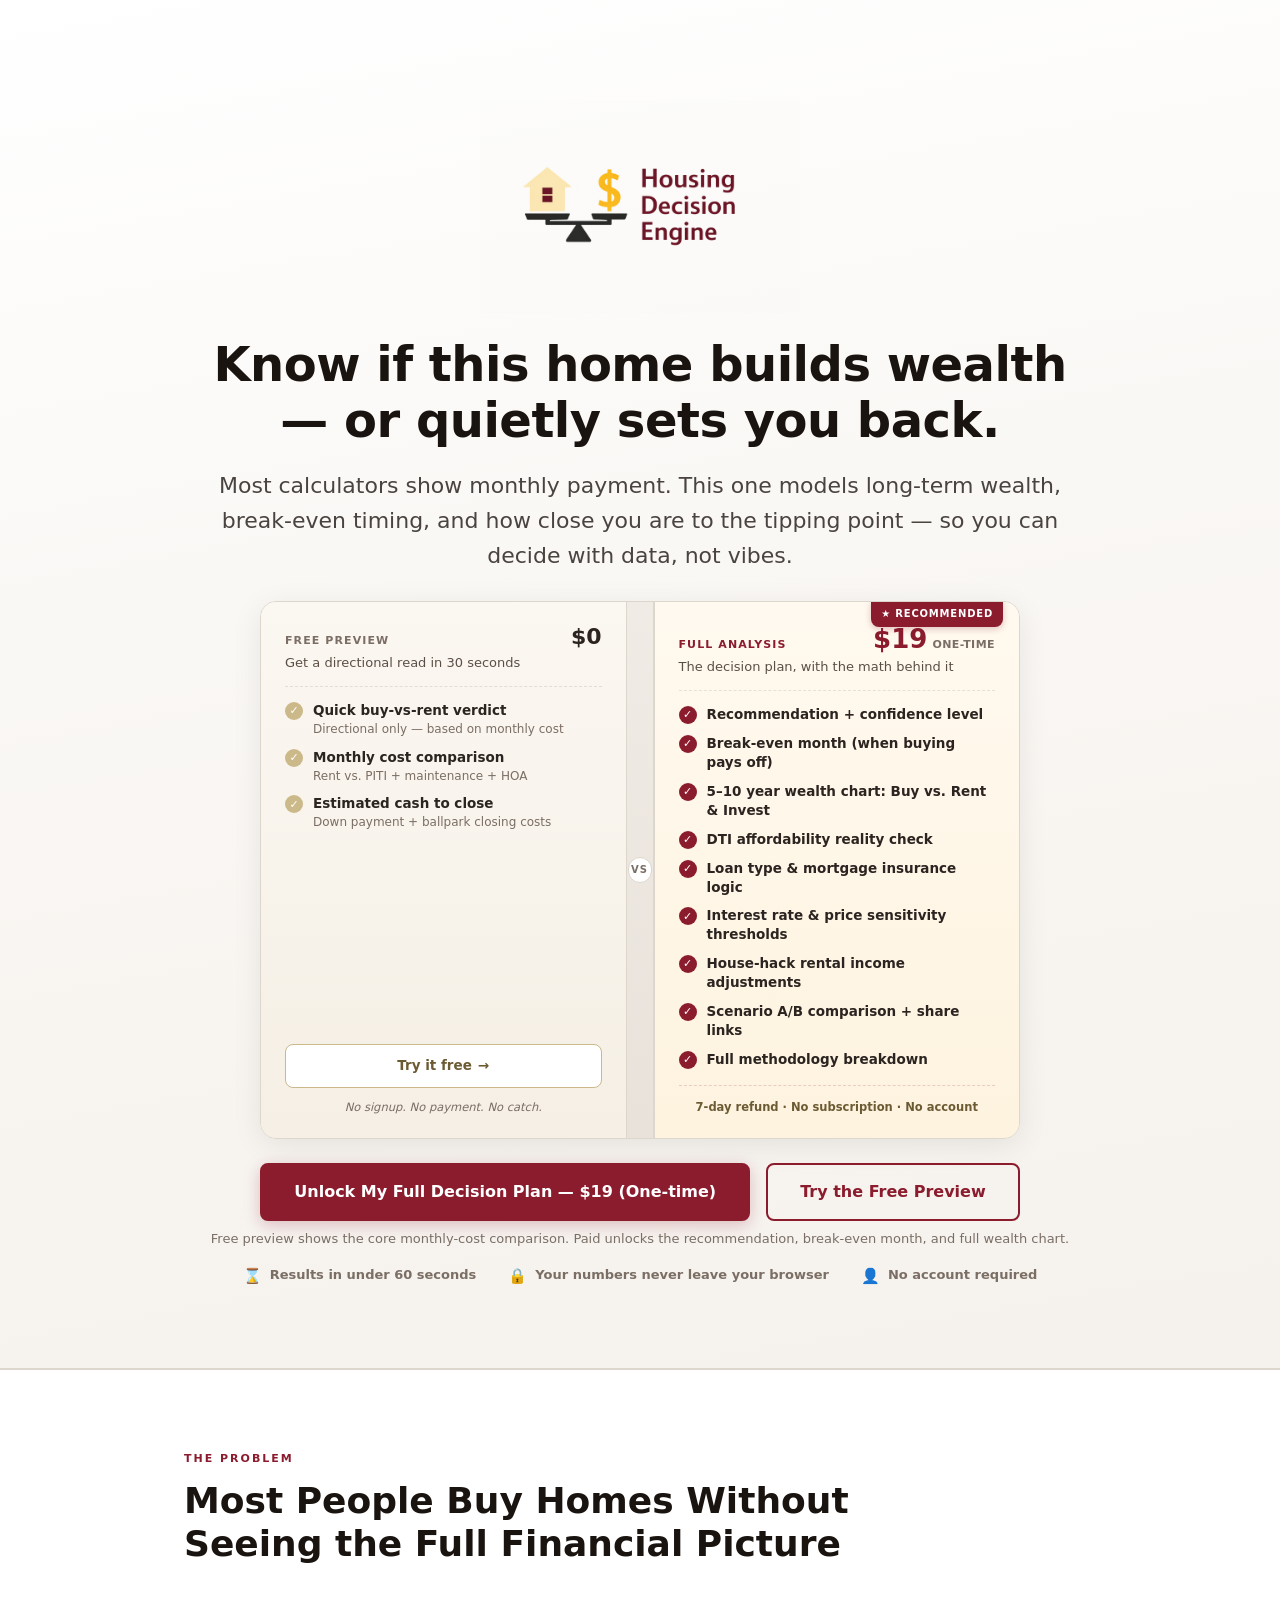
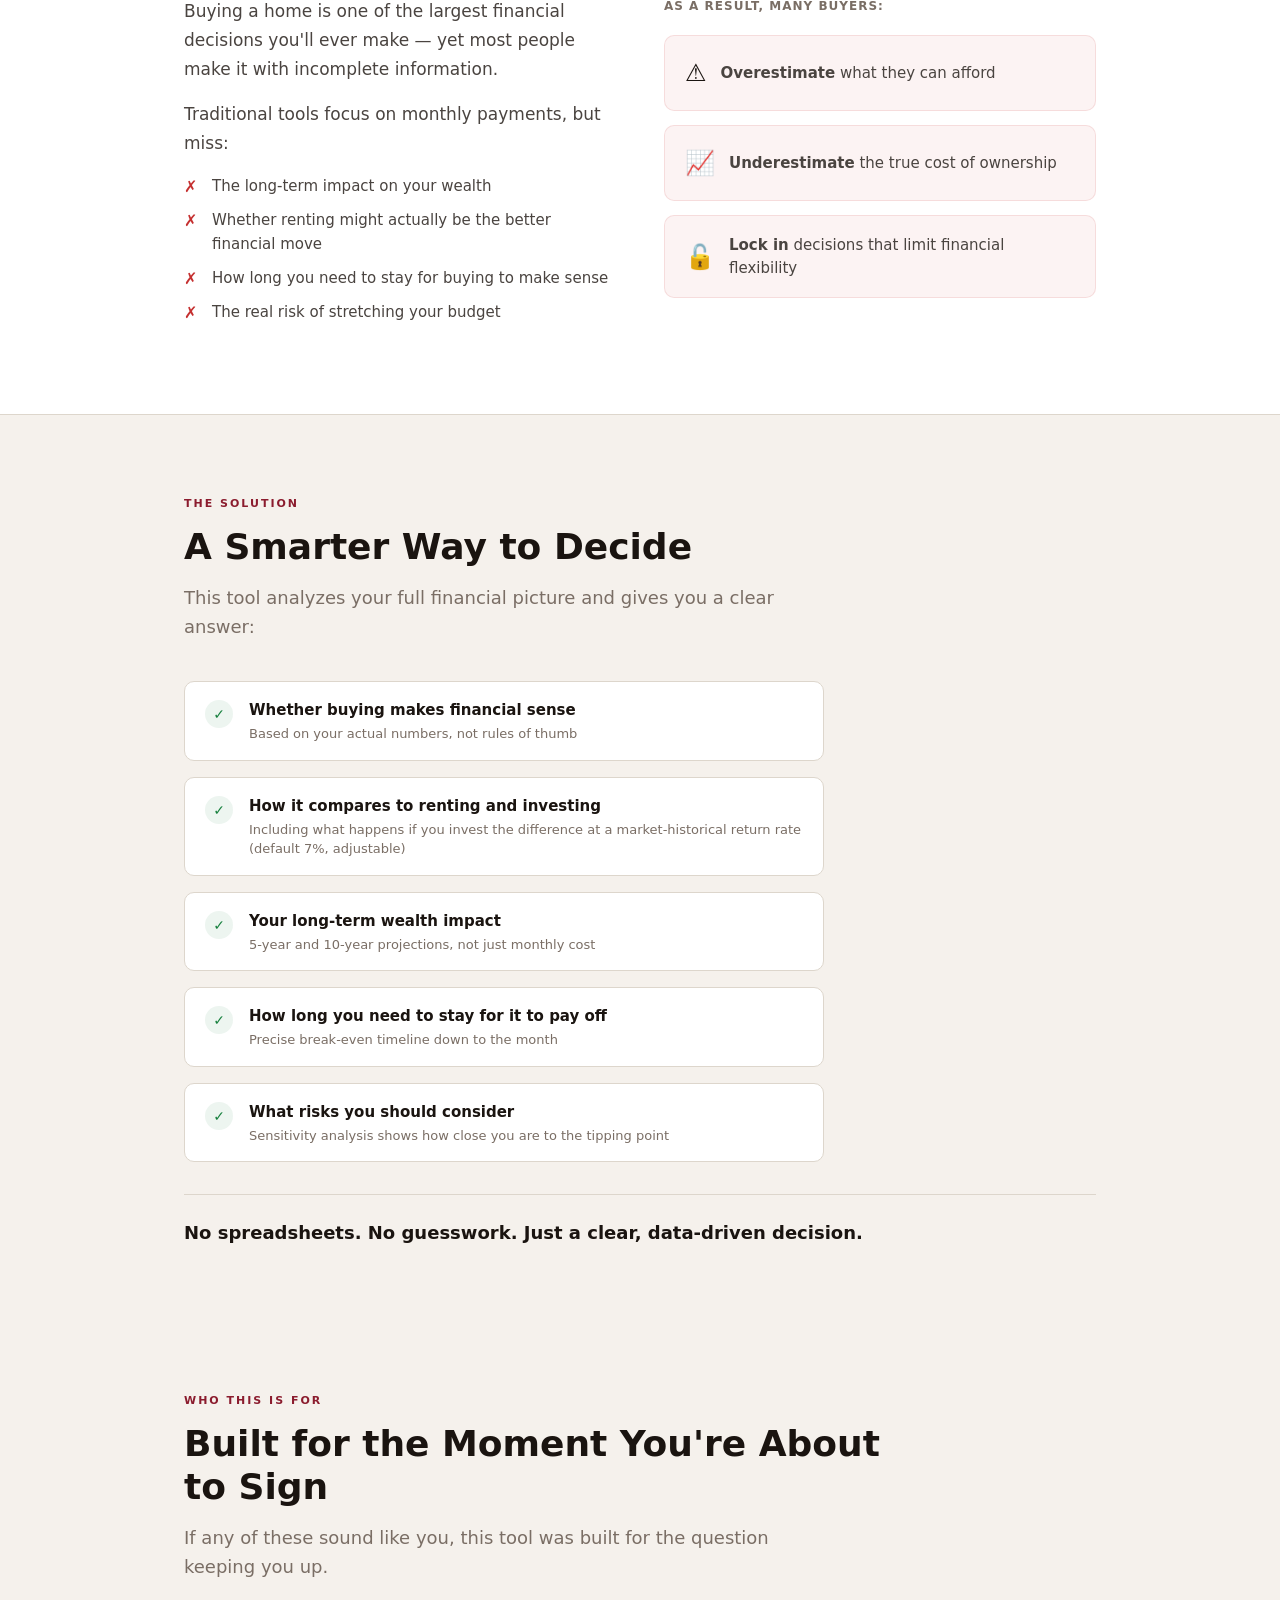
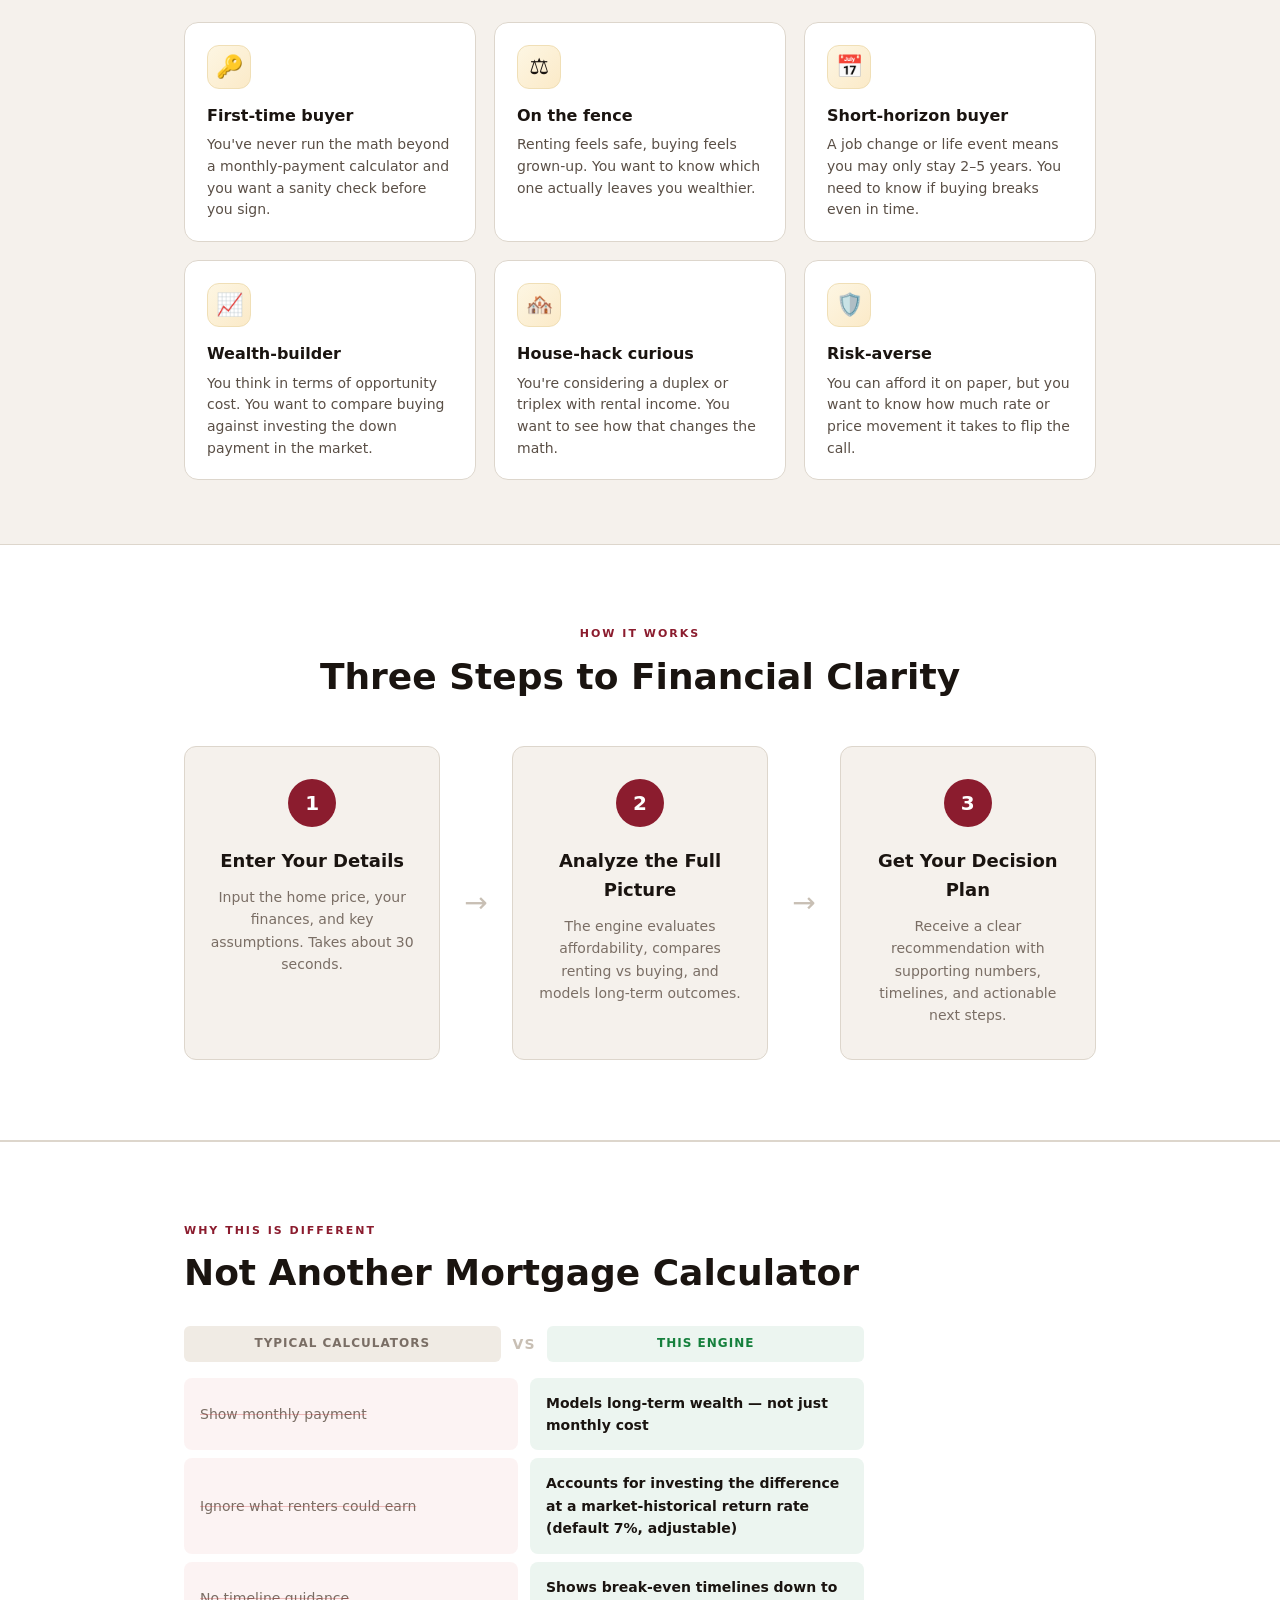
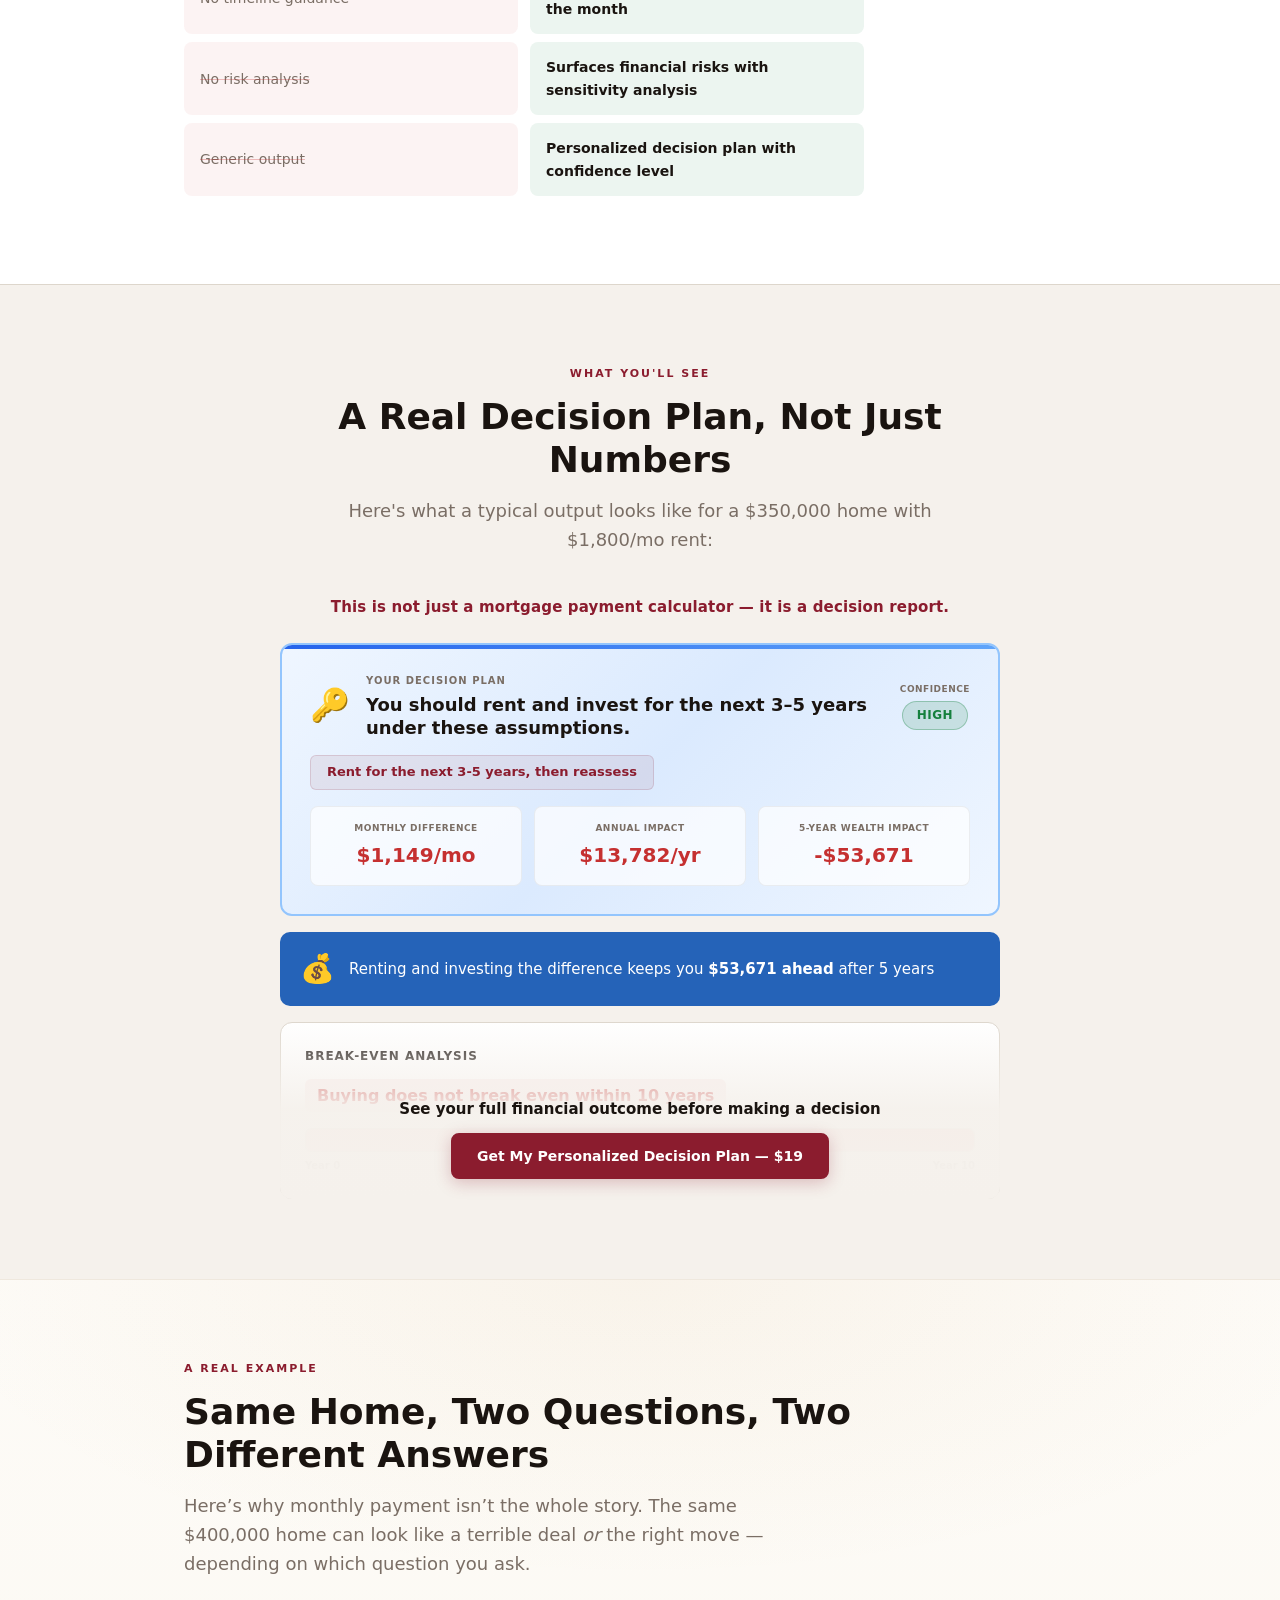
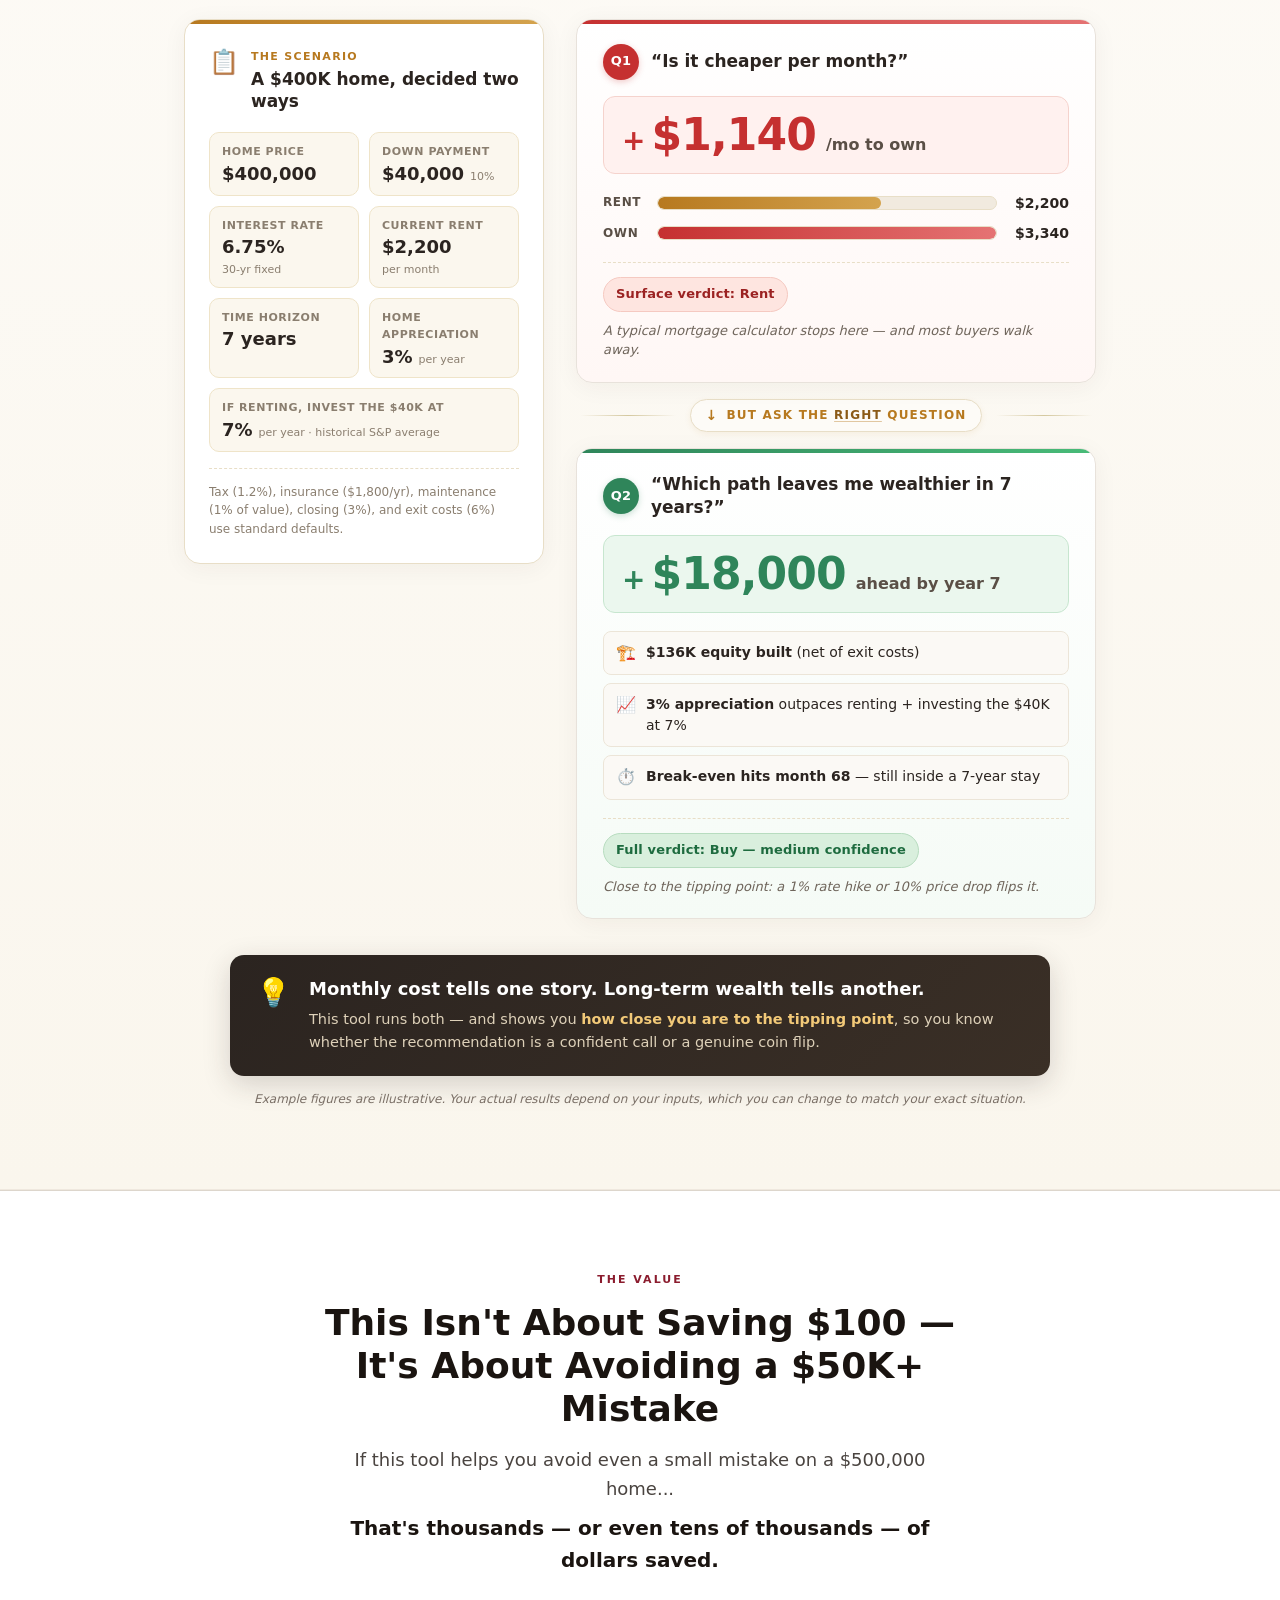
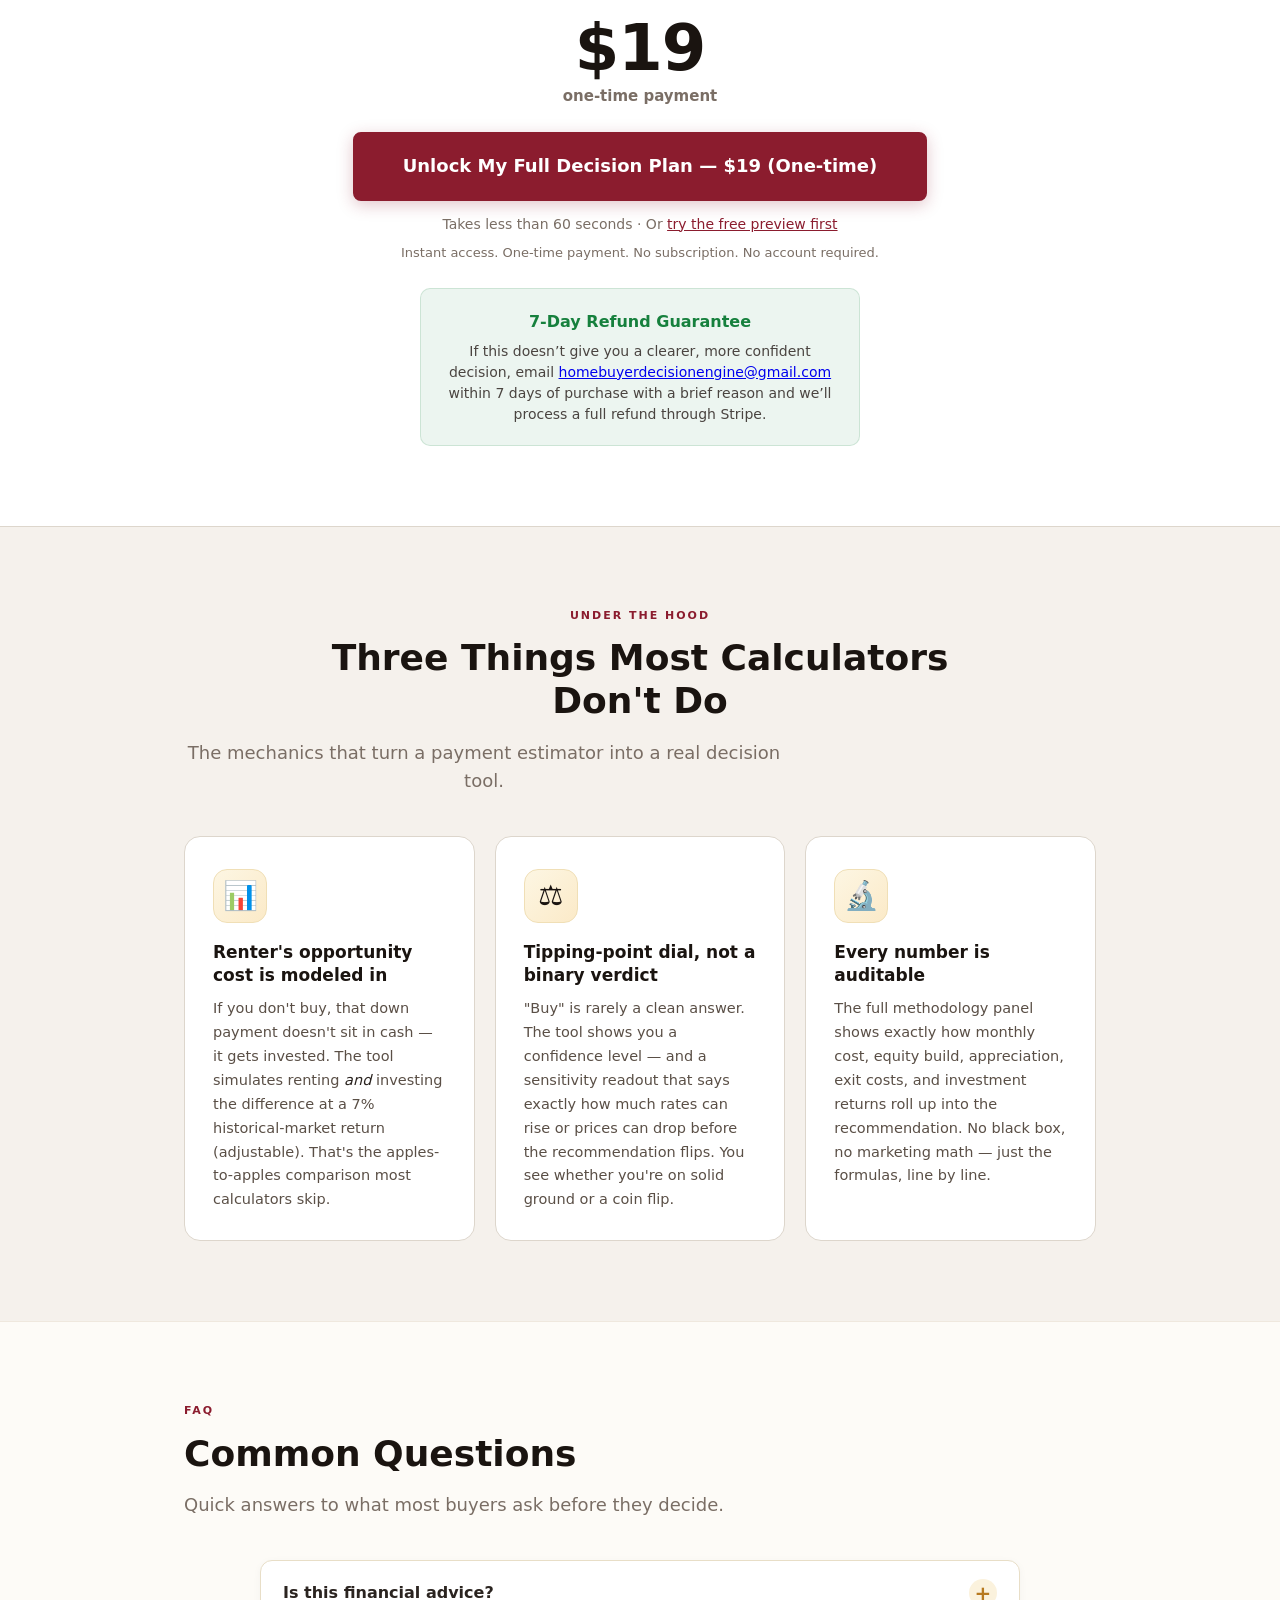
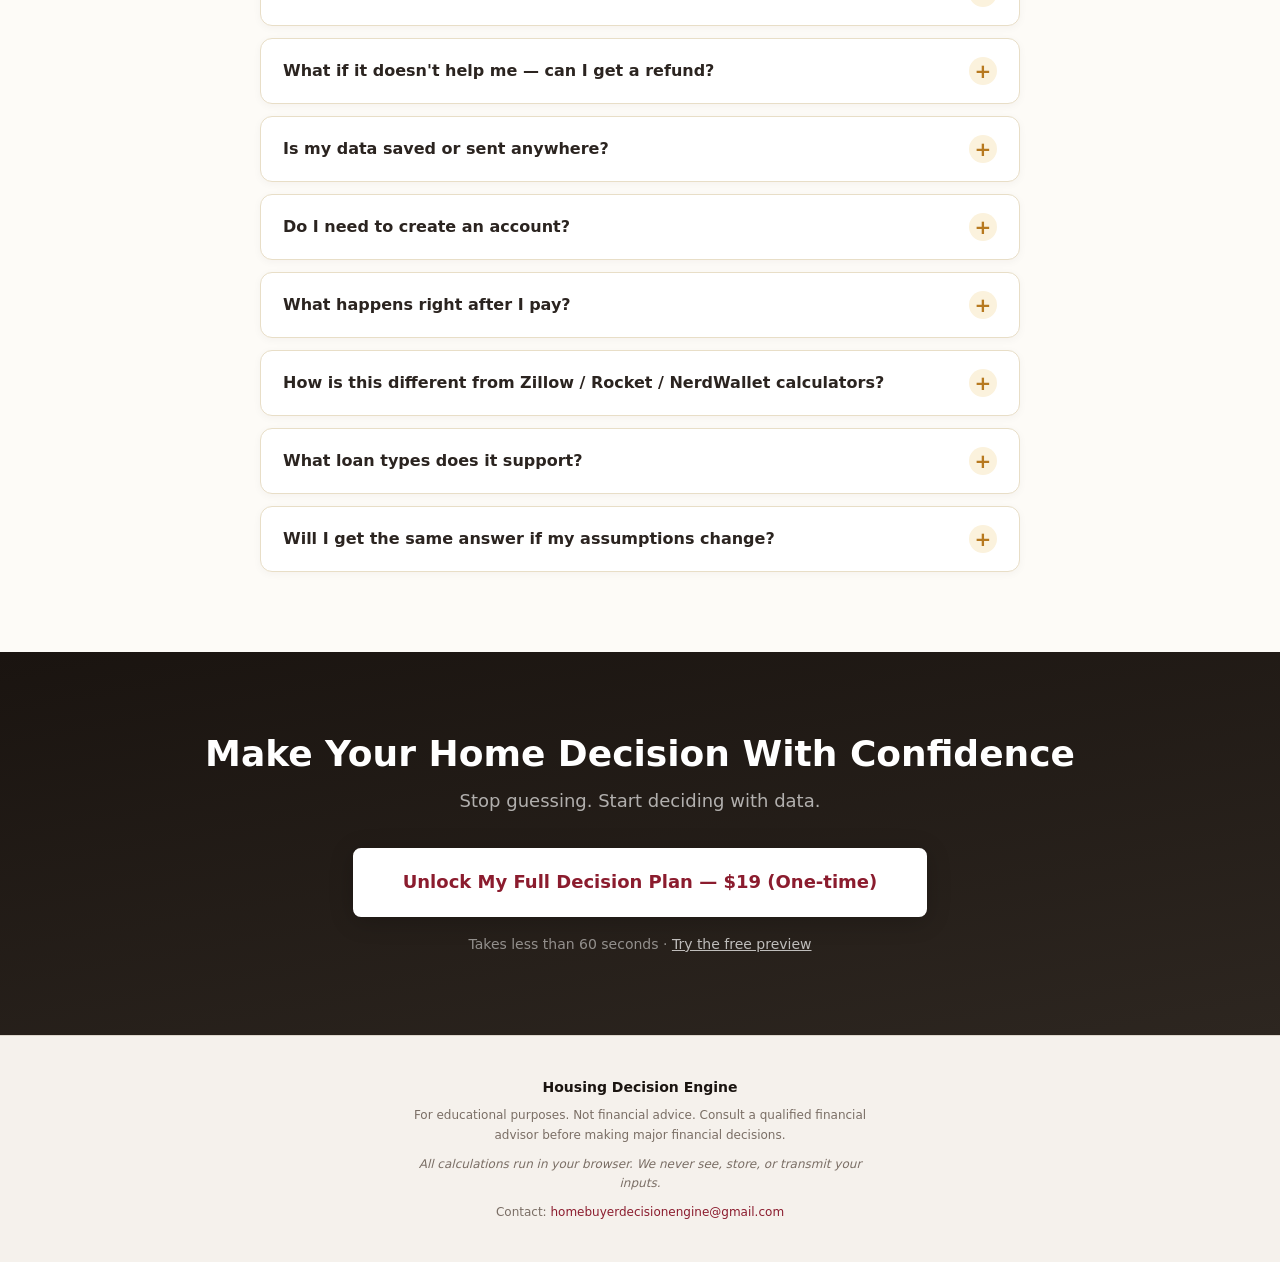
==== index.html @ b49aaccd "Redesign Free vs Paid hero comparison card The asymmetry (3 free items vs 9 paid items) made the fre" ====
<!DOCTYPE html>
<html lang="en">
<head>
<meta charset="UTF-8">
<meta name="viewport" content="width=device-width, initial-scale=1.0">
<title>Housing Decision Engine — Should You Buy or Rent?</title>
<meta name="description" content="Know whether buying this home will build your wealth or set you back. A decision engine for first-time homebuyers.">
<link rel="icon" type="image/png" href="/assets/logo.png">
<link rel="apple-touch-icon" href="/assets/logo.png">
<link rel="stylesheet" href="style.css?v=5">
</head>
<body>

<!-- ============ HERO ============ -->
<section class="hero">
  <div class="container">
    <img src="assets/logo.png" alt="Housing Decision Engine" class="hero-logo">
    <h1 class="hero-headline">Know if this home builds wealth — or quietly sets you back.</h1>
    <p class="hero-sub">Most calculators show monthly payment. This one models long-term wealth, break-even timing, and how close you are to the tipping point — so you can decide with data, not vibes.</p>

    <!-- Free vs Paid comparison -->
    <div class="free-vs-paid">
      <div class="fvp-col fvp-free">
        <div class="fvp-head">
          <div class="fvp-head-row">
            <div class="fvp-label">Free Preview</div>
            <div class="fvp-price">$0</div>
          </div>
          <div class="fvp-head-sub">Get a directional read in 30 seconds</div>
        </div>
        <ul class="fvp-list">
          <li>
            <span class="fvp-check fvp-check-free" aria-hidden="true">✓</span>
            <div>
              <div class="fvp-item-title">Quick buy-vs-rent verdict</div>
              <div class="fvp-item-sub">Directional only — based on monthly cost</div>
            </div>
          </li>
          <li>
            <span class="fvp-check fvp-check-free" aria-hidden="true">✓</span>
            <div>
              <div class="fvp-item-title">Monthly cost comparison</div>
              <div class="fvp-item-sub">Rent vs. PITI + maintenance + HOA</div>
            </div>
          </li>
          <li>
            <span class="fvp-check fvp-check-free" aria-hidden="true">✓</span>
            <div>
              <div class="fvp-item-title">Estimated cash to close</div>
              <div class="fvp-item-sub">Down payment + ballpark closing costs</div>
            </div>
          </li>
        </ul>
        <a href="app-preview/index.html" class="fvp-card-cta">Try it free <span aria-hidden="true">→</span></a>
        <div class="fvp-foot-note">No signup. No payment. No catch.</div>
      </div>
      <div class="fvp-divider" aria-hidden="true">
        <span class="fvp-divider-label">vs</span>
      </div>
      <div class="fvp-col fvp-paid">
        <div class="fvp-recommended-badge">★ Recommended</div>
        <div class="fvp-head">
          <div class="fvp-head-row">
            <div class="fvp-label">Full Analysis</div>
            <div class="fvp-price"><span class="fvp-price-amt">$19</span><span class="fvp-price-sub">one-time</span></div>
          </div>
          <div class="fvp-head-sub">The decision plan, with the math behind it</div>
        </div>
        <ul class="fvp-list">
          <li><span class="fvp-check" aria-hidden="true">✓</span><div><div class="fvp-item-title">Recommendation + confidence level</div></div></li>
          <li><span class="fvp-check" aria-hidden="true">✓</span><div><div class="fvp-item-title">Break-even month (when buying pays off)</div></div></li>
          <li><span class="fvp-check" aria-hidden="true">✓</span><div><div class="fvp-item-title">5–10 year wealth chart: Buy vs. Rent &amp; Invest</div></div></li>
          <li><span class="fvp-check" aria-hidden="true">✓</span><div><div class="fvp-item-title">DTI affordability reality check</div></div></li>
          <li><span class="fvp-check" aria-hidden="true">✓</span><div><div class="fvp-item-title">Loan type &amp; mortgage insurance logic</div></div></li>
          <li><span class="fvp-check" aria-hidden="true">✓</span><div><div class="fvp-item-title">Interest rate &amp; price sensitivity thresholds</div></div></li>
          <li><span class="fvp-check" aria-hidden="true">✓</span><div><div class="fvp-item-title">House-hack rental income adjustments</div></div></li>
          <li><span class="fvp-check" aria-hidden="true">✓</span><div><div class="fvp-item-title">Scenario A/B comparison + share links</div></div></li>
          <li><span class="fvp-check" aria-hidden="true">✓</span><div><div class="fvp-item-title">Full methodology breakdown</div></div></li>
        </ul>
        <div class="fvp-foot-note fvp-foot-note-paid">7-day refund · No subscription · No account</div>
      </div>
    </div>

    <div class="hero-ctas">
      <a href="https://buy.stripe.com/4gMcMYeZr3ZKeNReaafIs00" class="btn btn-primary">Unlock My Full Decision Plan — $19 (One-time)</a>
      <a href="app-preview/index.html" class="btn btn-secondary">Try the Free Preview</a>
    </div>
    <p class="hero-microcopy">Free preview shows the core monthly-cost comparison. Paid unlocks the recommendation, break-even month, and full wealth chart.</p>
    <div class="hero-proof">
      <div class="hero-proof-item">
        <span class="proof-icon">&#8987;</span>
        <span>Results in under 60 seconds</span>
      </div>
      <div class="hero-proof-item">
        <span class="proof-icon">&#128274;</span>
        <span>Your numbers never leave your browser</span>
      </div>
      <div class="hero-proof-item">
        <span class="proof-icon">&#128100;</span>
        <span>No account required</span>
      </div>
    </div>
  </div>
</section>

<!-- ============ PROBLEM ============ -->
<section class="section problem-section">
  <div class="container">
    <div class="section-label">The Problem</div>
    <h2 class="section-title">Most People Buy Homes Without Seeing the Full Financial Picture</h2>
    <div class="problem-grid">
      <div class="problem-text">
        <p>Buying a home is one of the largest financial decisions you'll ever make — yet most people make it with incomplete information.</p>
        <p>Traditional tools focus on monthly payments, but miss:</p>
        <ul class="problem-list">
          <li>The long-term impact on your wealth</li>
          <li>Whether renting might actually be the better financial move</li>
          <li>How long you need to stay for buying to make sense</li>
          <li>The real risk of stretching your budget</li>
        </ul>
      </div>
      <div class="problem-consequences">
        <div class="consequence-card">
          <div class="consequence-icon">&#9888;</div>
          <p><strong>Overestimate</strong> what they can afford</p>
        </div>
        <div class="consequence-card">
          <div class="consequence-icon">&#128200;</div>
          <p><strong>Underestimate</strong> the true cost of ownership</p>
        </div>
        <div class="consequence-card">
          <div class="consequence-icon">&#128275;</div>
          <p><strong>Lock in</strong> decisions that limit financial flexibility</p>
        </div>
        <div class="consequence-label">As a result, many buyers:</div>
      </div>
    </div>
  </div>
</section>

<!-- ============ SOLUTION ============ -->
<section class="section solution-section">
  <div class="container">
    <div class="section-label">The Solution</div>
    <h2 class="section-title">A Smarter Way to Decide</h2>
    <p class="section-subtitle">This tool analyzes your full financial picture and gives you a clear answer:</p>
    <div class="solution-grid">
      <div class="solution-item">
        <div class="solution-check">&#10003;</div>
        <div>
          <strong>Whether buying makes financial sense</strong>
          <p>Based on your actual numbers, not rules of thumb</p>
        </div>
      </div>
      <div class="solution-item">
        <div class="solution-check">&#10003;</div>
        <div>
          <strong>How it compares to renting and investing</strong>
          <p>Including what happens if you invest the difference at a market-historical return rate (default 7%, adjustable)</p>
        </div>
      </div>
      <div class="solution-item">
        <div class="solution-check">&#10003;</div>
        <div>
          <strong>Your long-term wealth impact</strong>
          <p>5-year and 10-year projections, not just monthly cost</p>
        </div>
      </div>
      <div class="solution-item">
        <div class="solution-check">&#10003;</div>
        <div>
          <strong>How long you need to stay for it to pay off</strong>
          <p>Precise break-even timeline down to the month</p>
        </div>
      </div>
      <div class="solution-item">
        <div class="solution-check">&#10003;</div>
        <div>
          <strong>What risks you should consider</strong>
          <p>Sensitivity analysis shows how close you are to the tipping point</p>
        </div>
      </div>
    </div>
    <p class="solution-tagline">No spreadsheets. No guesswork. Just a clear, data-driven decision.</p>
  </div>
</section>

<!-- ============ WHO THIS IS FOR ============ -->
<section class="section audience-section">
  <div class="container">
    <div class="section-label">Who This Is For</div>
    <h2 class="section-title">Built for the Moment You're About to Sign</h2>
    <p class="section-subtitle">If any of these sound like you, this tool was built for the question keeping you up.</p>
    <div class="audience-grid">
      <div class="audience-persona">
        <div class="audience-persona-icon" aria-hidden="true">🔑</div>
        <h3 class="audience-persona-title">First-time buyer</h3>
        <p class="audience-persona-text">You've never run the math beyond a monthly-payment calculator and you want a sanity check before you sign.</p>
      </div>
      <div class="audience-persona">
        <div class="audience-persona-icon" aria-hidden="true">⚖️</div>
        <h3 class="audience-persona-title">On the fence</h3>
        <p class="audience-persona-text">Renting feels safe, buying feels grown-up. You want to know which one actually leaves you wealthier.</p>
      </div>
      <div class="audience-persona">
        <div class="audience-persona-icon" aria-hidden="true">📅</div>
        <h3 class="audience-persona-title">Short-horizon buyer</h3>
        <p class="audience-persona-text">A job change or life event means you may only stay 2–5 years. You need to know if buying breaks even in time.</p>
      </div>
      <div class="audience-persona">
        <div class="audience-persona-icon" aria-hidden="true">📈</div>
        <h3 class="audience-persona-title">Wealth-builder</h3>
        <p class="audience-persona-text">You think in terms of opportunity cost. You want to compare buying against investing the down payment in the market.</p>
      </div>
      <div class="audience-persona">
        <div class="audience-persona-icon" aria-hidden="true">🏘️</div>
        <h3 class="audience-persona-title">House-hack curious</h3>
        <p class="audience-persona-text">You're considering a duplex or triplex with rental income. You want to see how that changes the math.</p>
      </div>
      <div class="audience-persona">
        <div class="audience-persona-icon" aria-hidden="true">🛡️</div>
        <h3 class="audience-persona-title">Risk-averse</h3>
        <p class="audience-persona-text">You can afford it on paper, but you want to know how much rate or price movement it takes to flip the call.</p>
      </div>
    </div>
  </div>
</section>

<!-- ============ HOW IT WORKS ============ -->
<section class="section how-section">
  <div class="container">
    <div class="section-label">How It Works</div>
    <h2 class="section-title">Three Steps to Financial Clarity</h2>
    <div class="steps-grid">
      <div class="step-card">
        <div class="step-number">1</div>
        <h3 class="step-title">Enter Your Details</h3>
        <p>Input the home price, your finances, and key assumptions. Takes about 30 seconds.</p>
      </div>
      <div class="step-arrow">&#8594;</div>
      <div class="step-card">
        <div class="step-number">2</div>
        <h3 class="step-title">Analyze the Full Picture</h3>
        <p>The engine evaluates affordability, compares renting vs buying, and models long-term outcomes.</p>
      </div>
      <div class="step-arrow">&#8594;</div>
      <div class="step-card">
        <div class="step-number">3</div>
        <h3 class="step-title">Get Your Decision Plan</h3>
        <p>Receive a clear recommendation with supporting numbers, timelines, and actionable next steps.</p>
      </div>
    </div>
  </div>
</section>

<!-- ============ WHY DIFFERENT ============ -->
<section class="section different-section">
  <div class="container">
    <div class="section-label">Why This Is Different</div>
    <h2 class="section-title">Not Another Mortgage Calculator</h2>
    <div class="different-grid">
      <div class="different-card">
        <div class="different-vs">
          <span class="vs-old">Typical calculators</span>
          <span class="vs-arrow">vs</span>
          <span class="vs-new">This engine</span>
        </div>
      </div>
      <div class="different-row">
        <div class="different-old">Show monthly payment</div>
        <div class="different-new">Models long-term wealth — not just monthly cost</div>
      </div>
      <div class="different-row">
        <div class="different-old">Ignore what renters could earn</div>
        <div class="different-new">Accounts for investing the difference at a market-historical return rate (default 7%, adjustable)</div>
      </div>
      <div class="different-row">
        <div class="different-old">No timeline guidance</div>
        <div class="different-new">Shows break-even timelines down to the month</div>
      </div>
      <div class="different-row">
        <div class="different-old">No risk analysis</div>
        <div class="different-new">Surfaces financial risks with sensitivity analysis</div>
      </div>
      <div class="different-row">
        <div class="different-old">Generic output</div>
        <div class="different-new">Personalized decision plan with confidence level</div>
      </div>
    </div>
  </div>
</section>

<!-- ============ PRODUCT DEMO ============ -->
<section class="section demo-section" id="demo">
  <div class="container">
    <div class="section-label">What You'll See</div>
    <h2 class="section-title">A Real Decision Plan, Not Just Numbers</h2>
    <p class="section-subtitle">Here's what a typical output looks like for a $350,000 home with $1,800/mo rent:</p>
    <p class="section-note">This is not just a mortgage payment calculator — it is a decision report.</p>

    <div class="demo-output">
      <!-- Decision Plan Preview -->
      <div class="demo-plan">
        <div class="demo-plan-header">
          <div class="demo-plan-icon">&#128273;</div>
          <div>
            <div class="demo-plan-label">Your Decision Plan</div>
            <div class="demo-plan-verdict">You should rent and invest for the next 3–5 years under these assumptions.</div>
          </div>
          <div class="demo-plan-confidence">
            <div class="demo-conf-label">Confidence</div>
            <div class="demo-conf-badge">High</div>
          </div>
        </div>
        <div class="demo-plan-horizon">Rent for the next 3-5 years, then reassess</div>

        <div class="demo-metrics">
          <div class="demo-metric">
            <div class="demo-metric-label">Monthly Difference</div>
            <div class="demo-metric-value red">$1,149/mo</div>
          </div>
          <div class="demo-metric">
            <div class="demo-metric-label">Annual Impact</div>
            <div class="demo-metric-value red">$13,782/yr</div>
          </div>
          <div class="demo-metric">
            <div class="demo-metric-label">5-Year Wealth Impact</div>
            <div class="demo-metric-value red">-$53,671</div>
          </div>
        </div>
      </div>

      <!-- Wealth Callout -->
      <div class="demo-callout">
        <div class="demo-callout-icon">&#128176;</div>
        <div class="demo-callout-text">Renting and investing the difference keeps you <strong>$53,671 ahead</strong> after 5 years</div>
      </div>

      <!-- Break-even Preview -->
      <div class="demo-breakeven">
        <div class="demo-be-title">Break-Even Analysis</div>
        <div class="demo-be-result">Buying does not break even within 10 years</div>
        <div class="demo-be-bar">
          <div class="demo-be-track">
            <div class="demo-be-fill"></div>
          </div>
          <div class="demo-be-labels">
            <span>Year 0</span>
            <span>Year 5</span>
            <span>Year 10</span>
          </div>
        </div>
      </div>

      <div class="demo-blur-overlay">
        <div class="demo-blur-cta">
          <p>See your full financial outcome before making a decision</p>
          <a href="https://buy.stripe.com/4gMcMYeZr3ZKeNReaafIs00" class="btn btn-primary btn-sm">Get My Personalized Decision Plan — $19</a>
        </div>
      </div>
    </div>
  </div>
</section>

<!-- ============ WORKED EXAMPLE ============ -->
<section class="section worked-example-section" id="example">
  <div class="container">
    <div class="section-label">A Real Example</div>
    <h2 class="section-title">Same Home, Two Questions, Two Different Answers</h2>
    <p class="section-subtitle">Here&#x2019;s why monthly payment isn&#x2019;t the whole story. The same $400,000 home can look like a terrible deal <em>or</em> the right move — depending on which question you ask.</p>

    <div class="worked-grid">
      <!-- ====== THE SCENARIO (stat tile grid) ====== -->
      <aside class="worked-scenario">
        <div class="worked-scenario-head">
          <span class="worked-scenario-icon" aria-hidden="true">📋</span>
          <div>
            <div class="worked-scenario-eyebrow">The Scenario</div>
            <div class="worked-scenario-title">A $400K home, decided two ways</div>
          </div>
        </div>
        <div class="worked-stat-grid">
          <div class="worked-stat">
            <div class="worked-stat-label">Home price</div>
            <div class="worked-stat-value">$400,000</div>
          </div>
          <div class="worked-stat">
            <div class="worked-stat-label">Down payment</div>
            <div class="worked-stat-value">$40,000<span class="worked-stat-sub">10%</span></div>
          </div>
          <div class="worked-stat">
            <div class="worked-stat-label">Interest rate</div>
            <div class="worked-stat-value">6.75%<span class="worked-stat-sub">30-yr fixed</span></div>
          </div>
          <div class="worked-stat">
            <div class="worked-stat-label">Current rent</div>
            <div class="worked-stat-value">$2,200<span class="worked-stat-sub">per month</span></div>
          </div>
          <div class="worked-stat">
            <div class="worked-stat-label">Time horizon</div>
            <div class="worked-stat-value">7 years</div>
          </div>
          <div class="worked-stat">
            <div class="worked-stat-label">Home appreciation</div>
            <div class="worked-stat-value">3%<span class="worked-stat-sub">per year</span></div>
          </div>
          <div class="worked-stat worked-stat-span">
            <div class="worked-stat-label">If renting, invest the $40K at</div>
            <div class="worked-stat-value">7%<span class="worked-stat-sub">per year · historical S&amp;P average</span></div>
          </div>
        </div>
        <p class="worked-scenario-note">Tax (1.2%), insurance ($1,800/yr), maintenance (1% of value), closing (3%), and exit costs (6%) use standard defaults.</p>
      </aside>

      <!-- ====== THE TWO ANSWERS ====== -->
      <div class="worked-answers">
        <!-- Question 1 -->
        <article class="worked-answer worked-answer-bad">
          <header class="worked-answer-head">
            <span class="worked-answer-badge">Q1</span>
            <span class="worked-answer-question">&ldquo;Is it cheaper per month?&rdquo;</span>
          </header>
          <div class="worked-answer-hero">
            <div class="worked-answer-delta worked-answer-delta-neg">
              <span class="worked-answer-delta-sign">+</span>
              <span class="worked-answer-delta-amt">$1,140</span>
              <span class="worked-answer-delta-unit">/mo to own</span>
            </div>
          </div>
          <div class="worked-compare-bars" aria-label="Monthly cost: rent vs buy">
            <div class="worked-compare-row">
              <span class="worked-compare-label">Rent</span>
              <div class="worked-compare-track"><div class="worked-compare-fill worked-compare-rent" style="width:65.9%"></div></div>
              <span class="worked-compare-amt">$2,200</span>
            </div>
            <div class="worked-compare-row">
              <span class="worked-compare-label">Own</span>
              <div class="worked-compare-track"><div class="worked-compare-fill worked-compare-buy" style="width:100%"></div></div>
              <span class="worked-compare-amt">$3,340</span>
            </div>
          </div>
          <footer class="worked-answer-foot">
            <span class="worked-verdict-pill worked-verdict-pill-neg">Surface verdict: Rent</span>
            <span class="worked-answer-aside">A typical mortgage calculator stops here — and most buyers walk away.</span>
          </footer>
        </article>

        <!-- The twist divider -->
        <div class="worked-twist" aria-hidden="true">
          <span class="worked-twist-line"></span>
          <span class="worked-twist-label">
            <span class="worked-twist-icon">↓</span>
            <span>but ask the <em>right</em> question</span>
          </span>
          <span class="worked-twist-line"></span>
        </div>

        <!-- Question 2 -->
        <article class="worked-answer worked-answer-good">
          <header class="worked-answer-head">
            <span class="worked-answer-badge worked-answer-badge-good">Q2</span>
            <span class="worked-answer-question">&ldquo;Which path leaves me wealthier in 7 years?&rdquo;</span>
          </header>
          <div class="worked-answer-hero">
            <div class="worked-answer-delta worked-answer-delta-pos">
              <span class="worked-answer-delta-sign">+</span>
              <span class="worked-answer-delta-amt">$18,000</span>
              <span class="worked-answer-delta-unit">ahead by year 7</span>
            </div>
          </div>
          <ul class="worked-why-list">
            <li><span class="worked-why-icon" aria-hidden="true">🏗️</span><span><strong>$136K equity built</strong> (net of exit costs)</span></li>
            <li><span class="worked-why-icon" aria-hidden="true">📈</span><span><strong>3% appreciation</strong> outpaces renting + investing the $40K at 7%</span></li>
            <li><span class="worked-why-icon" aria-hidden="true">⏱️</span><span><strong>Break-even hits month 68</strong> — still inside a 7-year stay</span></li>
          </ul>
          <footer class="worked-answer-foot">
            <span class="worked-verdict-pill worked-verdict-pill-pos">Full verdict: Buy — medium confidence</span>
            <span class="worked-answer-aside">Close to the tipping point: a 1% rate hike or 10% price drop flips it.</span>
          </footer>
        </article>
      </div>
    </div>

    <!-- ====== INSIGHT BANNER ====== -->
    <div class="worked-insight">
      <div class="worked-insight-icon" aria-hidden="true">💡</div>
      <div class="worked-insight-body">
        <div class="worked-insight-title">Monthly cost tells one story. Long-term wealth tells another.</div>
        <p class="worked-insight-text">This tool runs both — and shows you <em>how close you are to the tipping point</em>, so you know whether the recommendation is a confident call or a genuine coin flip.</p>
      </div>
    </div>
    <p class="worked-disclaimer">Example figures are illustrative. Your actual results depend on your inputs, which you can change to match your exact situation.</p>
  </div>
</section>

<!-- ============ VALUE ============ -->
<section class="section value-section" id="pricing">
  <div class="container">
    <div class="value-card">
      <div class="section-label">The Value</div>
      <h2 class="section-title">This Isn't About Saving $100 — It's About Avoiding a $50K+ Mistake</h2>
      <p class="value-text">If this tool helps you avoid even a small mistake on a $500,000 home...</p>
      <p class="value-highlight">That's thousands — or even tens of thousands — of dollars saved.</p>
      <div class="price-block">
        <div class="price-amount">$19</div>
        <div class="price-label">one-time payment</div>
      </div>
      <a href="https://buy.stripe.com/4gMcMYeZr3ZKeNReaafIs00" class="btn btn-primary btn-lg">Unlock My Full Decision Plan — $19 (One-time)</a>
      <p class="price-sub-cta">Takes less than 60 seconds · Or <a href="app-preview/index.html" style="color:var(--gold)">try the free preview first</a></p>
      <p class="price-note">Instant access. One-time payment. No subscription. No account required.</p>
      <div class="guarantee">
        <h3 class="guarantee-title">7-Day Refund Guarantee</h3>
        <p>If this doesn&#x2019;t give you a clearer, more confident decision, email <a href="mailto:homebuyerdecisionengine@gmail.com?subject=Refund%20request">homebuyerdecisionengine@gmail.com</a> within 7 days of purchase with a brief reason and we&#x2019;ll process a full refund through Stripe.</p>
      </div>
    </div>
  </div>
</section>

<!-- ============ HOW THE MATH WORKS ============ -->
<section class="section features-section">
  <div class="container">
    <div class="section-label">Under the Hood</div>
    <h2 class="section-title">Three Things Most Calculators Don't Do</h2>
    <p class="section-subtitle">The mechanics that turn a payment estimator into a real decision tool.</p>
    <div class="features-grid features-grid-3">
      <div class="feature-card feature-card-rich">
        <div class="feature-icon-large" aria-hidden="true">📊</div>
        <h3>Renter's opportunity cost is modeled in</h3>
        <p>If you don't buy, that down payment doesn't sit in cash — it gets invested. The tool simulates renting <em>and</em> investing the difference at a 7% historical-market return (adjustable). That's the apples-to-apples comparison most calculators skip.</p>
      </div>
      <div class="feature-card feature-card-rich">
        <div class="feature-icon-large" aria-hidden="true">⚖️</div>
        <h3>Tipping-point dial, not a binary verdict</h3>
        <p>"Buy" is rarely a clean answer. The tool shows you a confidence level — and a sensitivity readout that says exactly how much rates can rise or prices can drop before the recommendation flips. You see whether you're on solid ground or a coin flip.</p>
      </div>
      <div class="feature-card feature-card-rich">
        <div class="feature-icon-large" aria-hidden="true">🔬</div>
        <h3>Every number is auditable</h3>
        <p>The full methodology panel shows exactly how monthly cost, equity build, appreciation, exit costs, and investment returns roll up into the recommendation. No black box, no marketing math — just the formulas, line by line.</p>
      </div>
    </div>
  </div>
</section>

<!-- ============ FAQ ============ -->
<section class="section faq-section" id="faq">
  <div class="container">
    <div class="section-label">FAQ</div>
    <h2 class="section-title">Common Questions</h2>
    <p class="section-subtitle">Quick answers to what most buyers ask before they decide.</p>

    <div class="faq-list">
      <details class="faq-item">
        <summary class="faq-q">
          <span class="faq-q-text">Is this financial advice?</span>
          <span class="faq-icon" aria-hidden="true">+</span>
        </summary>
        <div class="faq-a">
          <p>No. This is an educational decision-support tool. It models the math — mortgage, taxes, equity, appreciation, investment returns, exit costs — using your inputs and standard formulas, then shows the result. It does not know your full tax situation, life plans, or risk tolerance. For a personal recommendation, talk to a qualified financial advisor.</p>
        </div>
      </details>

      <details class="faq-item">
        <summary class="faq-q">
          <span class="faq-q-text">What if it doesn't help me — can I get a refund?</span>
          <span class="faq-icon" aria-hidden="true">+</span>
        </summary>
        <div class="faq-a">
          <p>Yes. If the analysis doesn't give you a clearer, more confident decision, email <a href="mailto:homebuyerdecisionengine@gmail.com?subject=Refund%20request">homebuyerdecisionengine@gmail.com</a> within <strong>7 days</strong> of purchase with a brief reason. We process the full refund through Stripe — no questions, no friction.</p>
        </div>
      </details>

      <details class="faq-item">
        <summary class="faq-q">
          <span class="faq-q-text">Is my data saved or sent anywhere?</span>
          <span class="faq-icon" aria-hidden="true">+</span>
        </summary>
        <div class="faq-a">
          <p>No. Every calculation runs in your browser. Your home price, income, debts, and other inputs never leave your device — we don't have a database storing them, and there's nothing for us to lose if we got hacked. Stripe handles payment separately and never sees your housing inputs.</p>
        </div>
      </details>

      <details class="faq-item">
        <summary class="faq-q">
          <span class="faq-q-text">Do I need to create an account?</span>
          <span class="faq-icon" aria-hidden="true">+</span>
        </summary>
        <div class="faq-a">
          <p>No account, no password, no email signup. After paying through Stripe, you're redirected straight back with full access. We give you a recovery link you can bookmark or email yourself — that link restores your full analysis on any device, even if you clear your browser.</p>
        </div>
      </details>

      <details class="faq-item">
        <summary class="faq-q">
          <span class="faq-q-text">What happens right after I pay?</span>
          <span class="faq-icon" aria-hidden="true">+</span>
        </summary>
        <div class="faq-a">
          <p>You're redirected from Stripe back to the full app within a few seconds. The recommendation, confidence level, break-even chart, sensitivity analysis, and full methodology unlock automatically. If anything goes wrong with auto-verification (rare), the app shows a banner with your Stripe session ID so we can unlock you manually within a few hours.</p>
        </div>
      </details>

      <details class="faq-item">
        <summary class="faq-q">
          <span class="faq-q-text">How is this different from Zillow / Rocket / NerdWallet calculators?</span>
          <span class="faq-icon" aria-hidden="true">+</span>
        </summary>
        <div class="faq-a">
          <p>Most calculators answer <em>"what's my monthly payment?"</em> — they show P&amp;I, maybe taxes/insurance, and stop. This tool answers a different question: <em>"will buying this home leave me wealthier than renting and investing the difference?"</em> It models 5–10 years of equity build, appreciation, exit costs, and what renters earn by investing the cash they don't tie up in a down payment. The output is a recommendation with a confidence level, not just a number.</p>
        </div>
      </details>

      <details class="faq-item">
        <summary class="faq-q">
          <span class="faq-q-text">What loan types does it support?</span>
          <span class="faq-icon" aria-hidden="true">+</span>
        </summary>
        <div class="faq-a">
          <p>Conventional, FHA, VA, and Jumbo. Mortgage insurance is auto-calculated based on loan type and down payment — FHA gets MIP, conventional under 20% down gets PMI, VA has no monthly MI, and so on. You can override the loan type explicitly if you want to test different scenarios.</p>
        </div>
      </details>

      <details class="faq-item">
        <summary class="faq-q">
          <span class="faq-q-text">Will I get the same answer if my assumptions change?</span>
          <span class="faq-icon" aria-hidden="true">+</span>
        </summary>
        <div class="faq-a">
          <p>That's exactly what the sensitivity analysis is for. The tool tells you how far rates can move, or how much home prices can change, before the recommendation flips. If you're "barely buy," it says so — and shows you which inputs you should sanity-check before signing.</p>
        </div>
      </details>
    </div>
  </div>
</section>

<!-- ============ FINAL CTA ============ -->
<section class="section final-cta-section">
  <div class="container">
    <h2 class="final-cta-headline">Make Your Home Decision With Confidence</h2>
    <p class="final-cta-sub">Stop guessing. Start deciding with data.</p>
    <a href="https://buy.stripe.com/4gMcMYeZr3ZKeNReaafIs00" class="btn btn-primary btn-lg">Unlock My Full Decision Plan — $19 (One-time)</a>
    <p class="final-cta-note">Takes less than 60 seconds · <a href="app-preview/index.html" style="color:rgba(255,255,255,0.7)">Try the free preview</a></p>
  </div>
</section>

<!-- ============ FOOTER ============ -->
<footer class="footer">
  <div class="container">
    <div class="footer-brand">Housing Decision Engine</div>
    <p class="footer-disclaimer">For educational purposes. Not financial advice. Consult a qualified financial advisor before making major financial decisions.</p>
    <p class="footer-privacy">All calculations run in your browser. We never see, store, or transmit your inputs.</p>
    <p class="footer-contact">Contact: <a href="mailto:homebuyerdecisionengine@gmail.com">homebuyerdecisionengine@gmail.com</a></p>
  </div>
</footer>

</body>
</html>
---- style.css ----
/* ===== HOUSING DECISION ENGINE — LANDING PAGE ===== */

:root {
  --bg: #f5f1ec;
  --surface: #ffffff;
  --surface2: #f0ebe4;
  --border: #ddd6cc;
  --border2: #c8bfb4;
  --text: #1a1410;
  --muted: #7a6e65;
  --gold: #8b1c2e;
  --gold-light: rgba(139,28,46,0.08);
  --green: #16803d;
  --green-bg: rgba(22,128,61,0.08);
  --red: #c53030;
  --red-bg: rgba(197,48,48,0.06);
  --blue: #2563b8;
  --font: system-ui, -apple-system, 'Segoe UI', sans-serif;
  --radius: 12px;
  --shadow: 0 2px 16px rgba(0,0,0,0.06);
  --shadow-lg: 0 8px 40px rgba(0,0,0,0.1);
}

* { margin: 0; padding: 0; box-sizing: border-box; }

body {
  font-family: var(--font);
  background: var(--bg);
  color: var(--text);
  font-size: 16px;
  line-height: 1.6;
  -webkit-font-smoothing: antialiased;
}

.container {
  max-width: 960px;
  margin: 0 auto;
  padding: 0 24px;
}

/* ===== BUTTONS ===== */

.btn {
  display: inline-block;
  font-family: var(--font);
  font-weight: 700;
  text-decoration: none;
  border-radius: 8px;
  cursor: pointer;
  transition: all 0.2s ease;
  text-align: center;
}
.btn-primary {
  background: var(--gold);
  color: #fff;
  padding: 14px 32px;
  font-size: 16px;
  border: 2px solid var(--gold);
  box-shadow: 0 4px 16px rgba(139,28,46,0.25);
}
.btn-primary:hover {
  background: #a0243a;
  border-color: #a0243a;
  box-shadow: 0 6px 24px rgba(139,28,46,0.35);
  transform: translateY(-1px);
}
.btn-secondary {
  background: transparent;
  color: var(--gold);
  padding: 14px 32px;
  font-size: 16px;
  border: 2px solid var(--gold);
}
.btn-secondary:hover {
  background: var(--gold-light);
}
.btn-lg {
  padding: 18px 48px;
  font-size: 18px;
}
.btn-sm {
  padding: 10px 24px;
  font-size: 14px;
}

/* ===== SECTION BASICS ===== */

.section {
  padding: 80px 0;
}
.section-label {
  font-size: 11px;
  font-weight: 800;
  text-transform: uppercase;
  letter-spacing: 2px;
  color: var(--gold);
  margin-bottom: 12px;
}
.section-title {
  font-size: 36px;
  font-weight: 800;
  line-height: 1.2;
  color: var(--text);
  margin-bottom: 16px;
  max-width: 700px;
}
.section-subtitle {
  font-size: 18px;
  color: var(--muted);
  line-height: 1.6;
  max-width: 600px;
  margin-bottom: 40px;
}
.section-note {
  font-size: 15px;
  font-weight: 600;
  color: var(--gold, #8b1c2e);
  margin-bottom: 24px;
  letter-spacing: 0.01em;
}

/* ===== HERO ===== */

.hero {
  background: linear-gradient(170deg, #ffffff 0%, #faf8f5 40%, #f5f1ec 100%);
  padding: 100px 0 80px;
  text-align: center;
  border-bottom: 2px solid var(--border);
}
.hero-logo {
  display: block;
  max-width: 320px;
  width: 100%;
  height: auto;
  margin: 0 auto 24px;
  mix-blend-mode: multiply;
}
.hero-badge {
  display: inline-block;
  font-size: 12px;
  font-weight: 700;
  text-transform: uppercase;
  letter-spacing: 1.5px;
  color: var(--gold);
  background: var(--gold-light);
  padding: 6px 18px;
  border-radius: 20px;
  margin-bottom: 28px;
  border: 1px solid rgba(139,28,46,0.12);
}
.hero-headline {
  font-size: 48px;
  font-weight: 900;
  line-height: 1.15;
  color: var(--text);
  margin-bottom: 20px;
  letter-spacing: -0.5px;
}
.hero-sub {
  font-size: 22px;
  color: #4a4440;
  margin-bottom: 12px;
  font-weight: 500;
}
.hero-support {
  font-size: 16px;
  color: var(--muted);
  max-width: 620px;
  margin: 0 auto 12px;
  line-height: 1.7;
}
.hero-authority {
  font-size: 13px;
  font-weight: 600;
  color: var(--muted);
  letter-spacing: 0.3px;
  margin-bottom: 32px;
}
.hero-ctas {
  display: flex;
  gap: 16px;
  justify-content: center;
  flex-wrap: wrap;
  margin-bottom: 16px;
}
.hero-urgency {
  font-size: 14px;
  color: var(--muted);
  font-style: italic;
  margin-bottom: 40px;
}
.hero-proof {
  display: flex;
  gap: 32px;
  justify-content: center;
  flex-wrap: wrap;
}
.hero-proof-item {
  display: flex;
  align-items: center;
  gap: 8px;
  font-size: 13px;
  color: var(--muted);
  font-weight: 600;
}
.proof-icon {
  font-size: 15px;
  color: var(--gold);
}

/* ===== PROBLEM ===== */

.problem-section {
  background: var(--surface);
  border-bottom: 1px solid var(--border);
}
.problem-grid {
  display: grid;
  grid-template-columns: 1fr 1fr;
  gap: 48px;
  margin-top: 32px;
  align-items: start;
}
.problem-text p {
  font-size: 17px;
  color: #4a4440;
  margin-bottom: 16px;
  line-height: 1.7;
}
.problem-list {
  list-style: none;
  padding: 0;
}
.problem-list li {
  position: relative;
  padding-left: 28px;
  margin-bottom: 10px;
  font-size: 15px;
  color: #4a4440;
  line-height: 1.6;
}
.problem-list li::before {
  content: '\2717';
  position: absolute;
  left: 0;
  color: var(--red);
  font-weight: 700;
  font-size: 16px;
}
.problem-consequences {
  display: flex;
  flex-direction: column;
  gap: 14px;
}
.consequence-label {
  font-size: 12px;
  font-weight: 700;
  text-transform: uppercase;
  letter-spacing: 1px;
  color: var(--muted);
  margin-bottom: 4px;
  order: -1;
}
.consequence-card {
  background: var(--red-bg);
  border: 1px solid rgba(197,48,48,0.12);
  border-radius: 10px;
  padding: 18px 20px;
  display: flex;
  align-items: center;
  gap: 14px;
}
.consequence-icon {
  font-size: 24px;
  flex-shrink: 0;
}
.consequence-card p {
  font-size: 15px;
  color: #4a4440;
  line-height: 1.5;
}

/* ===== SOLUTION ===== */

.solution-section {
  background: var(--bg);
}
.solution-grid {
  display: flex;
  flex-direction: column;
  gap: 16px;
  max-width: 640px;
}
.solution-item {
  display: flex;
  gap: 16px;
  align-items: flex-start;
  padding: 16px 20px;
  background: var(--surface);
  border-radius: 10px;
  border: 1px solid var(--border);
}
.solution-check {
  width: 28px;
  height: 28px;
  background: var(--green-bg);
  color: var(--green);
  border-radius: 50%;
  display: flex;
  align-items: center;
  justify-content: center;
  font-size: 14px;
  font-weight: 800;
  flex-shrink: 0;
  margin-top: 2px;
}
.solution-item strong {
  display: block;
  font-size: 15px;
  margin-bottom: 2px;
}
.solution-item p {
  font-size: 13px;
  color: var(--muted);
  line-height: 1.5;
}
.solution-tagline {
  font-size: 18px;
  font-weight: 700;
  color: var(--text);
  margin-top: 32px;
  padding-top: 24px;
  border-top: 1px solid var(--border);
}

/* ===== HOW IT WORKS ===== */

.how-section {
  background: var(--surface);
  border-top: 1px solid var(--border);
  border-bottom: 1px solid var(--border);
  text-align: center;
}
.how-section .section-title {
  margin-left: auto;
  margin-right: auto;
}
.steps-grid {
  display: flex;
  align-items: stretch;
  gap: 24px;
  margin-top: 48px;
}
.step-card {
  flex: 1 1 0;
  padding: 32px 24px;
  background: var(--bg);
  border-radius: var(--radius);
  border: 1px solid var(--border);
  text-align: center;
  display: flex;
  flex-direction: column;
  align-items: center;
}
.step-number {
  width: 48px;
  height: 48px;
  margin: 0 auto 20px;
  background: var(--gold);
  color: #fff;
  border-radius: 50%;
  font-size: 20px;
  font-weight: 800;
  display: flex;
  align-items: center;
  justify-content: center;
}
.step-title {
  font-size: 18px;
  font-weight: 700;
  margin-bottom: 10px;
}
.step-card p {
  font-size: 14px;
  color: var(--muted);
  line-height: 1.6;
}
.step-arrow {
  font-size: 28px;
  color: var(--border2);
  align-self: center;
  flex-shrink: 0;
}

/* ===== PRODUCT DEMO ===== */

.demo-section {
  background: var(--bg);
  text-align: center;
}
.demo-section .section-title,
.demo-section .section-subtitle {
  margin-left: auto;
  margin-right: auto;
}
.demo-output {
  max-width: 720px;
  margin: 0 auto;
  text-align: left;
  position: relative;
}

/* Demo Plan Card */
.demo-plan {
  background: linear-gradient(135deg, #eff6ff 0%, #dbeafe 50%, #eff6ff 100%);
  border: 2px solid #93c5fd;
  border-radius: var(--radius);
  padding: 28px;
  margin-bottom: 16px;
  position: relative;
  overflow: hidden;
}
.demo-plan::before {
  content: '';
  position: absolute;
  top: 0; left: 0; right: 0;
  height: 4px;
  background: linear-gradient(90deg, #2563eb, #60a5fa);
}
.demo-plan-header {
  display: flex;
  align-items: center;
  gap: 16px;
  margin-bottom: 16px;
}
.demo-plan-icon { font-size: 32px; flex-shrink: 0; }
.demo-plan-label {
  font-size: 10px;
  font-weight: 700;
  text-transform: uppercase;
  letter-spacing: 1px;
  color: var(--muted);
  margin-bottom: 4px;
}
.demo-plan-verdict {
  font-size: 18px;
  font-weight: 700;
  color: var(--text);
  line-height: 1.3;
}
.demo-plan-confidence {
  margin-left: auto;
  text-align: center;
  flex-shrink: 0;
}
.demo-conf-label {
  font-size: 9px;
  font-weight: 700;
  text-transform: uppercase;
  letter-spacing: 0.5px;
  color: var(--muted);
  margin-bottom: 4px;
}
.demo-conf-badge {
  display: inline-block;
  padding: 4px 14px;
  border-radius: 20px;
  font-size: 12px;
  font-weight: 800;
  text-transform: uppercase;
  letter-spacing: 0.5px;
  background: rgba(22,128,61,0.15);
  color: #15803d;
  border: 1px solid rgba(22,128,61,0.3);
}
.demo-plan-horizon {
  display: inline-block;
  font-size: 13px;
  font-weight: 700;
  padding: 6px 16px;
  border-radius: 6px;
  margin-bottom: 16px;
  background: rgba(139,28,46,0.08);
  color: var(--gold);
  border: 1px solid rgba(139,28,46,0.15);
}

.demo-metrics {
  display: grid;
  grid-template-columns: repeat(3, 1fr);
  gap: 12px;
}
.demo-metric {
  text-align: center;
  padding: 14px 8px;
  background: rgba(255,255,255,0.7);
  border-radius: 8px;
  border: 1px solid rgba(0,0,0,0.06);
}
.demo-metric-label {
  font-size: 9px;
  font-weight: 700;
  text-transform: uppercase;
  letter-spacing: 0.5px;
  color: var(--muted);
  margin-bottom: 4px;
}
.demo-metric-value {
  font-size: 20px;
  font-weight: 800;
  font-variant-numeric: tabular-nums;
}
.demo-metric-value.red { color: var(--red); }
.demo-metric-value.green { color: var(--green); }

/* Demo Callout */
.demo-callout {
  display: flex;
  align-items: center;
  gap: 14px;
  padding: 16px 20px;
  background: #2563b8;
  color: #fff;
  border-radius: 10px;
  margin-bottom: 16px;
  font-size: 15px;
  line-height: 1.5;
}
.demo-callout-icon { font-size: 28px; flex-shrink: 0; }

/* Demo Break-even */
.demo-breakeven {
  background: var(--surface);
  border: 1px solid var(--border);
  border-radius: var(--radius);
  padding: 24px;
  margin-bottom: 0;
}
.demo-be-title {
  font-size: 12px;
  font-weight: 800;
  text-transform: uppercase;
  letter-spacing: 1px;
  color: var(--text);
  margin-bottom: 12px;
}
.demo-be-result {
  font-size: 16px;
  font-weight: 700;
  color: var(--red);
  background: rgba(197,48,48,0.08);
  padding: 4px 12px;
  border-radius: 6px;
  display: inline-block;
  margin-bottom: 16px;
}
.demo-be-track {
  height: 24px;
  background: var(--surface2);
  border-radius: 6px;
  overflow: hidden;
  border: 1px solid var(--border);
}
.demo-be-fill {
  height: 100%;
  width: 100%;
  border-radius: 6px;
  background: linear-gradient(90deg, #fecaca 0%, #fca5a5 100%);
}
.demo-be-labels {
  display: flex;
  justify-content: space-between;
  margin-top: 6px;
  font-size: 10px;
  color: var(--muted);
  font-weight: 600;
}

/* Demo Blur Overlay */
.demo-blur-overlay {
  position: absolute;
  bottom: 0;
  left: 0;
  right: 0;
  height: 180px;
  background: linear-gradient(to bottom, rgba(245,241,236,0) 0%, rgba(245,241,236,0.95) 50%, rgba(245,241,236,1) 100%);
  display: flex;
  align-items: flex-end;
  justify-content: center;
  padding-bottom: 20px;
  border-radius: 0 0 var(--radius) var(--radius);
}
.demo-blur-cta {
  text-align: center;
}
.demo-blur-cta p {
  font-size: 15px;
  font-weight: 600;
  color: var(--text);
  margin-bottom: 12px;
}

/* ===== VALUE / PRICING ===== */

.value-section {
  background: var(--surface);
  border-top: 1px solid var(--border);
  border-bottom: 1px solid var(--border);
  text-align: center;
}
.value-card {
  max-width: 640px;
  margin: 0 auto;
}
.value-card .section-title {
  margin-left: auto;
  margin-right: auto;
}
.value-text {
  font-size: 18px;
  color: #4a4440;
  margin-bottom: 8px;
}
.value-highlight {
  font-size: 20px;
  font-weight: 700;
  color: var(--text);
  margin-bottom: 40px;
}
.price-block {
  margin-bottom: 24px;
}
.price-amount {
  font-size: 64px;
  font-weight: 900;
  color: var(--text);
  line-height: 1;
  letter-spacing: -1px;
}
.price-label {
  font-size: 15px;
  color: var(--muted);
  font-weight: 600;
  margin-top: 4px;
}
.price-sub-cta {
  font-size: 14px;
  color: var(--muted);
  margin-top: 12px;
  font-weight: 500;
}
.price-note {
  font-size: 13px;
  color: var(--muted);
  margin-top: 8px;
}

/* ===== FEATURES ===== */

.features-section {
  background: var(--bg);
  text-align: center;
}
.features-section .section-title {
  margin-left: auto;
  margin-right: auto;
}
.features-grid {
  display: grid;
  grid-template-columns: repeat(3, 1fr);
  gap: 20px;
  margin-top: 40px;
  text-align: left;
}
.feature-card {
  background: var(--surface);
  border: 1px solid var(--border);
  border-radius: var(--radius);
  padding: 28px 24px;
}
.feature-card-rich {
  padding: 32px 28px 28px;
  border-radius: 16px;
  transition: transform .18s ease, box-shadow .18s ease, border-color .18s ease;
}
.feature-card-rich:hover {
  transform: translateY(-2px);
  box-shadow: 0 10px 28px rgba(50, 35, 10, 0.08);
  border-color: #d4a34e;
}
.feature-card-rich h3 {
  font-size: 17px !important;
  margin-bottom: 10px !important;
  color: var(--text);
  line-height: 1.35;
}
.feature-card-rich p {
  font-size: 14.5px !important;
  line-height: 1.65 !important;
  color: #5a4f46 !important;
}
.feature-card-rich p em {
  color: #2b2420;
  font-style: italic;
}
.feature-icon {
  font-size: 28px;
  margin-bottom: 14px;
}
.feature-icon-large {
  width: 54px;
  height: 54px;
  border-radius: 14px;
  background: linear-gradient(135deg, #fdf6e3 0%, #fbeac8 100%);
  display: flex;
  align-items: center;
  justify-content: center;
  font-size: 28px;
  margin-bottom: 18px;
  border: 1px solid #f0dfb6;
}
.feature-card h3 {
  font-size: 16px;
  font-weight: 700;
  margin-bottom: 8px;
}
.feature-card p {
  font-size: 13px;
  color: var(--muted);
  line-height: 1.6;
}

/* ===== FAQ ===== */

.faq-section {
  background: #fdfbf7;
  border-top: 1px solid #efe8de;
}
.faq-list {
  max-width: 760px;
  margin: 32px auto 0;
  display: flex;
  flex-direction: column;
  gap: 12px;
}
.faq-item {
  background: #fff;
  border: 1px solid #e8dec7;
  border-radius: 12px;
  box-shadow: 0 2px 8px rgba(50, 35, 10, 0.04);
  overflow: hidden;
  transition: border-color .15s ease, box-shadow .15s ease;
}
.faq-item[open] {
  border-color: #d4a34e;
  box-shadow: 0 4px 14px rgba(183, 121, 31, 0.10);
}
.faq-q {
  cursor: pointer;
  list-style: none;
  padding: 18px 22px;
  display: flex;
  align-items: center;
  justify-content: space-between;
  gap: 16px;
  font-size: 16px;
  font-weight: 700;
  color: #2b2420;
  line-height: 1.4;
  user-select: none;
  transition: background .15s ease;
}
.faq-q::-webkit-details-marker { display: none; }
.faq-q:hover { background: #fdf9f0; }
.faq-q-text { flex: 1; }
.faq-icon {
  flex-shrink: 0;
  width: 28px;
  height: 28px;
  border-radius: 50%;
  background: #fbf2dd;
  color: #b7791f;
  font-size: 20px;
  font-weight: 700;
  line-height: 1;
  display: flex;
  align-items: center;
  justify-content: center;
  transition: transform .25s ease, background .15s ease;
}
.faq-item[open] .faq-icon {
  transform: rotate(45deg);
  background: #b7791f;
  color: #fff;
}
.faq-a {
  padding: 0 22px 20px;
  color: #4a4036;
  font-size: 15px;
  line-height: 1.65;
  border-top: 1px dashed #efe8de;
  margin-top: 0;
  padding-top: 16px;
}
.faq-a p { margin: 0; }
.faq-a p + p { margin-top: 10px; }
.faq-a a { color: #b7791f; font-weight: 600; }
.faq-a a:hover { text-decoration: underline; }
.faq-a strong { color: #2b2420; }
.faq-a em { color: #5a4f46; font-style: italic; }
@media (max-width: 560px) {
  .faq-q { font-size: 15px; padding: 16px 18px; }
  .faq-a { padding: 14px 18px 18px; font-size: 14.5px; }
}

/* ===== FINAL CTA ===== */

.final-cta-section {
  background: linear-gradient(170deg, var(--text) 0%, #2d2620 100%);
  text-align: center;
  padding: 80px 0;
}
.final-cta-headline {
  font-size: 36px;
  font-weight: 800;
  color: #fff;
  margin-bottom: 12px;
  line-height: 1.2;
}
.final-cta-sub {
  font-size: 18px;
  color: rgba(255,255,255,0.65);
  margin-bottom: 32px;
}
.final-cta-section .btn-primary {
  background: #fff;
  color: var(--gold);
  border-color: #fff;
  box-shadow: 0 4px 24px rgba(0,0,0,0.2);
}
.final-cta-section .btn-primary:hover {
  background: #f5f1ec;
  border-color: #f5f1ec;
  transform: translateY(-1px);
}
.final-cta-note {
  font-size: 14px;
  color: rgba(255,255,255,0.5);
  margin-top: 16px;
}

/* ===== FOOTER ===== */

.footer {
  padding: 40px 0;
  text-align: center;
  border-top: 1px solid var(--border);
}
.footer-brand {
  font-size: 14px;
  font-weight: 700;
  color: var(--text);
  margin-bottom: 8px;
}
.footer-disclaimer {
  font-size: 12px;
  color: var(--muted);
  max-width: 480px;
  margin: 0 auto;
  line-height: 1.6;
}
.footer-privacy {
  font-size: 12px;
  color: var(--muted);
  max-width: 480px;
  margin: 10px auto 0;
  line-height: 1.6;
  font-style: italic;
}
.footer-contact {
  font-size: 12px;
  color: var(--muted);
  margin-top: 10px;
  line-height: 1.6;
}

/* ===== WORKED EXAMPLE SECTION ===== */
.worked-example-section {
  background:
    radial-gradient(ellipse 1200px 500px at 50% 0%, rgba(183, 121, 31, 0.06), transparent 60%),
    linear-gradient(180deg, #fdfbf7 0%, #faf6ed 100%);
  border-top: 1px solid #efe8de;
  border-bottom: 1px solid #efe8de;
}
.worked-grid {
  display: grid;
  grid-template-columns: minmax(280px, 360px) 1fr;
  gap: 32px;
  align-items: start;
  margin-top: 36px;
}
@media (max-width: 960px) {
  .worked-grid { grid-template-columns: 1fr; gap: 24px; }
}

/* ---- Scenario card (left) ---- */
.worked-scenario {
  background: #fff;
  border: 1px solid #e8dec7;
  border-radius: 16px;
  padding: 24px;
  box-shadow: 0 4px 24px rgba(50, 35, 10, 0.05);
  position: relative;
  overflow: hidden;
}
.worked-scenario::before {
  content: '';
  position: absolute;
  top: 0; left: 0; right: 0;
  height: 4px;
  background: linear-gradient(90deg, #b7791f 0%, #d4a34e 100%);
}
.worked-scenario-head {
  display: flex;
  align-items: flex-start;
  gap: 12px;
  margin-bottom: 20px;
  padding-top: 4px;
}
.worked-scenario-icon {
  font-size: 24px;
  line-height: 1;
  flex-shrink: 0;
  padding-top: 2px;
}
.worked-scenario-eyebrow {
  font-size: 11px;
  font-weight: 800;
  color: #b7791f;
  text-transform: uppercase;
  letter-spacing: 0.12em;
  margin-bottom: 3px;
}
.worked-scenario-title {
  font-size: 17px;
  font-weight: 800;
  color: #2b2420;
  line-height: 1.3;
}
.worked-stat-grid {
  display: grid;
  grid-template-columns: 1fr 1fr;
  gap: 10px;
  margin-bottom: 16px;
}
.worked-stat {
  background: #fbf7ee;
  border: 1px solid #efe4c9;
  border-radius: 10px;
  padding: 10px 12px;
}
.worked-stat-span { grid-column: 1 / -1; }
.worked-stat-label {
  font-size: 11px;
  color: #8a7e6f;
  text-transform: uppercase;
  letter-spacing: 0.05em;
  font-weight: 600;
  margin-bottom: 3px;
}
.worked-stat-value {
  font-size: 18px;
  font-weight: 800;
  color: #2b2420;
  line-height: 1.15;
  display: flex;
  align-items: baseline;
  gap: 6px;
  flex-wrap: wrap;
}
.worked-stat-sub {
  font-size: 11px;
  font-weight: 500;
  color: #8a7e6f;
  letter-spacing: 0;
}
.worked-scenario-note {
  font-size: 12px;
  color: #8a7e6f;
  line-height: 1.55;
  margin: 0;
  padding-top: 14px;
  border-top: 1px dashed #e8dec7;
}

/* ---- Answers (right) ---- */
.worked-answers {
  display: flex;
  flex-direction: column;
  gap: 0;
}
.worked-answer {
  background: #fff;
  border: 1px solid #e8e2db;
  border-radius: 16px;
  padding: 24px 26px 22px;
  box-shadow: 0 4px 24px rgba(50, 35, 10, 0.05);
  position: relative;
  overflow: hidden;
}
.worked-answer-bad  { background: linear-gradient(180deg, #fff 0%, #fff7f5 100%); }
.worked-answer-good { background: linear-gradient(180deg, #fff 0%, #f5fbf6 100%); }
.worked-answer-bad::before,
.worked-answer-good::before {
  content: '';
  position: absolute;
  top: 0; left: 0; right: 0;
  height: 4px;
}
.worked-answer-bad::before  { background: linear-gradient(90deg, #c53030, #e57373); }
.worked-answer-good::before { background: linear-gradient(90deg, #2f855a, #48bb78); }

.worked-answer-head {
  display: flex;
  align-items: center;
  gap: 12px;
  margin-bottom: 16px;
}
.worked-answer-badge {
  display: inline-flex;
  align-items: center;
  justify-content: center;
  width: 36px;
  height: 36px;
  border-radius: 50%;
  background: #c53030;
  color: #fff;
  font-weight: 800;
  font-size: 13px;
  letter-spacing: 0.02em;
  flex-shrink: 0;
  box-shadow: 0 2px 6px rgba(197, 48, 48, 0.25);
}
.worked-answer-badge-good {
  background: #2f855a;
  box-shadow: 0 2px 6px rgba(47, 133, 90, 0.25);
}
.worked-answer-question {
  font-size: 17px;
  font-weight: 700;
  color: #2b2420;
  line-height: 1.35;
}

/* Hero delta (big number) */
.worked-answer-hero {
  margin-bottom: 18px;
  padding: 16px 18px;
  border-radius: 12px;
  background: #fbf9f5;
  border: 1px solid #ece5d8;
}
.worked-answer-bad  .worked-answer-hero { background: #fff1ef; border-color: #f5d3cd; }
.worked-answer-good .worked-answer-hero { background: #ebf7ee; border-color: #c7e6cf; }
.worked-answer-delta {
  display: flex;
  align-items: baseline;
  gap: 6px;
  flex-wrap: wrap;
  line-height: 1;
}
.worked-answer-delta-sign {
  font-size: 28px;
  font-weight: 700;
}
.worked-answer-delta-amt {
  font-size: 44px;
  font-weight: 900;
  letter-spacing: -0.02em;
  line-height: 1;
}
.worked-answer-delta-unit {
  font-size: 16px;
  font-weight: 600;
  color: #5a4f46;
  margin-left: 4px;
}
.worked-answer-delta-neg { color: #c53030; }
.worked-answer-delta-pos { color: #2f855a; }
@media (max-width: 560px) {
  .worked-answer-delta-amt { font-size: 36px; }
  .worked-answer-delta-sign { font-size: 22px; }
  .worked-answer-delta-unit { font-size: 14px; }
}

/* Mini comparison bars (Q1) */
.worked-compare-bars {
  display: flex;
  flex-direction: column;
  gap: 8px;
  margin-bottom: 18px;
}
.worked-compare-row {
  display: grid;
  grid-template-columns: 44px 1fr 62px;
  align-items: center;
  gap: 10px;
}
.worked-compare-label {
  font-size: 12px;
  font-weight: 700;
  color: #5a4f46;
  text-transform: uppercase;
  letter-spacing: 0.05em;
}
.worked-compare-track {
  height: 14px;
  background: #f1eadf;
  border-radius: 7px;
  overflow: hidden;
  border: 1px solid #e8dec7;
}
.worked-compare-fill {
  height: 100%;
  border-radius: 6px;
  transition: width .5s ease;
}
.worked-compare-rent { background: linear-gradient(90deg, #b7791f, #d4a34e); }
.worked-compare-buy  { background: linear-gradient(90deg, #c53030, #e57373); }
.worked-compare-amt {
  font-size: 14px;
  font-weight: 700;
  color: #2b2420;
  text-align: right;
  font-variant-numeric: tabular-nums;
}

/* "Why" list (Q2) */
.worked-why-list {
  list-style: none;
  padding: 0;
  margin: 0 0 18px 0;
  display: flex;
  flex-direction: column;
  gap: 8px;
}
.worked-why-list li {
  display: flex;
  align-items: flex-start;
  gap: 10px;
  font-size: 14px;
  color: #2b2420;
  line-height: 1.5;
  padding: 10px 12px;
  background: #fbf9f5;
  border: 1px solid #ece5d8;
  border-radius: 8px;
}
.worked-why-icon {
  font-size: 16px;
  line-height: 1.4;
  flex-shrink: 0;
}

/* Verdict footer */
.worked-answer-foot {
  display: flex;
  flex-wrap: wrap;
  align-items: center;
  gap: 10px 14px;
  padding-top: 14px;
  border-top: 1px dashed #e8dec7;
}
.worked-verdict-pill {
  display: inline-block;
  padding: 6px 12px;
  border-radius: 999px;
  font-size: 13px;
  font-weight: 700;
  letter-spacing: 0.01em;
}
.worked-verdict-pill-neg {
  background: #fee5e0;
  color: #9b2222;
  border: 1px solid #f5c9c1;
}
.worked-verdict-pill-pos {
  background: #d9efdd;
  color: #1e6b3f;
  border: 1px solid #b7dcbf;
}
.worked-answer-aside {
  font-size: 13px;
  color: #6f655b;
  line-height: 1.45;
  font-style: italic;
}

/* The "twist" divider */
.worked-twist {
  display: flex;
  align-items: center;
  gap: 14px;
  margin: 16px 0;
  padding: 0 4px;
}
.worked-twist-line {
  flex: 1;
  height: 1px;
  background: linear-gradient(90deg, transparent, #d4c89f, transparent);
}
.worked-twist-label {
  display: inline-flex;
  align-items: center;
  gap: 8px;
  font-size: 12px;
  font-weight: 800;
  color: #b7791f;
  text-transform: uppercase;
  letter-spacing: 0.1em;
  background: #fdfbf7;
  padding: 6px 14px;
  border: 1px solid #e8dec7;
  border-radius: 999px;
  box-shadow: 0 2px 6px rgba(183, 121, 31, 0.08);
}
.worked-twist-label em {
  font-style: normal;
  color: #8b5a17;
  text-decoration: underline;
  text-decoration-color: rgba(183, 121, 31, 0.4);
  text-underline-offset: 2px;
}
.worked-twist-icon {
  font-size: 14px;
  line-height: 1;
}

/* Insight banner */
.worked-insight {
  margin: 36px auto 0;
  max-width: 820px;
  display: flex;
  align-items: flex-start;
  gap: 18px;
  padding: 22px 26px;
  background: linear-gradient(135deg, #2b2420 0%, #3a2f26 100%);
  border-radius: 14px;
  box-shadow: 0 8px 28px rgba(43, 36, 32, 0.18);
  color: #f7efe0;
}
.worked-insight-icon {
  font-size: 28px;
  line-height: 1;
  flex-shrink: 0;
  padding-top: 2px;
}
.worked-insight-body { flex: 1; }
.worked-insight-title {
  font-size: 18px;
  font-weight: 800;
  color: #fff;
  line-height: 1.35;
  margin-bottom: 6px;
}
.worked-insight-text {
  margin: 0;
  font-size: 14.5px;
  line-height: 1.6;
  color: #ded1b9;
}
.worked-insight-text em {
  color: #f2c978;
  font-style: normal;
  font-weight: 600;
}
@media (max-width: 560px) {
  .worked-insight { flex-direction: column; gap: 12px; padding: 20px; }
  .worked-insight-title { font-size: 16px; }
}

.worked-disclaimer {
  margin: 14px auto 0;
  max-width: 820px;
  font-size: 12px;
  color: #7a6f66;
  text-align: center;
  font-style: italic;
}
.footer-contact a {
  color: var(--gold);
  text-decoration: none;
}
.footer-contact a:hover {
  text-decoration: underline;
}

/* ===== WHO THIS IS FOR ===== */

.audience-section {
  background: var(--bg);
  padding: 64px 0;
}
.audience-grid {
  display: grid;
  grid-template-columns: repeat(3, 1fr);
  gap: 18px;
  max-width: 1080px;
  margin: 36px auto 0;
}
@media (max-width: 900px) {
  .audience-grid { grid-template-columns: repeat(2, 1fr); gap: 14px; }
}
@media (max-width: 560px) {
  .audience-grid { grid-template-columns: 1fr; }
}
.audience-persona {
  background: var(--surface);
  border: 1px solid var(--border);
  border-radius: 14px;
  padding: 22px 22px 20px;
  transition: transform .18s ease, box-shadow .18s ease, border-color .18s ease;
  position: relative;
}
.audience-persona:hover {
  transform: translateY(-2px);
  box-shadow: 0 8px 22px rgba(50, 35, 10, 0.08);
  border-color: #d4a34e;
}
.audience-persona-icon {
  width: 44px;
  height: 44px;
  border-radius: 12px;
  background: linear-gradient(135deg, #fdf6e3 0%, #fbeac8 100%);
  display: flex;
  align-items: center;
  justify-content: center;
  font-size: 22px;
  margin-bottom: 14px;
  border: 1px solid #f0dfb6;
}
.audience-persona-title {
  margin: 0 0 6px;
  font-size: 16px;
  font-weight: 800;
  color: var(--text);
}
.audience-persona-text {
  margin: 0;
  font-size: 14px;
  line-height: 1.55;
  color: #5a4f46;
}

/* ===== WHY DIFFERENT ===== */

.different-section {
  background: var(--surface);
  border-top: 1px solid var(--border);
  border-bottom: 1px solid var(--border);
}
.different-grid {
  max-width: 680px;
  margin-top: 32px;
}
.different-card {
  margin-bottom: 16px;
}
.different-vs {
  display: flex;
  align-items: center;
  gap: 12px;
  font-size: 12px;
  font-weight: 700;
  text-transform: uppercase;
  letter-spacing: 1px;
}
.vs-old {
  flex: 1;
  color: var(--muted);
  text-align: center;
  padding: 8px;
  background: var(--surface2);
  border-radius: 6px;
}
.vs-arrow {
  color: var(--border2);
  font-size: 14px;
}
.vs-new {
  flex: 1;
  color: var(--green);
  text-align: center;
  padding: 8px;
  background: var(--green-bg);
  border-radius: 6px;
}
.different-row {
  display: flex;
  gap: 12px;
  align-items: stretch;
  margin-bottom: 8px;
}
.different-old {
  flex: 1;
  padding: 14px 16px;
  background: var(--red-bg);
  border-radius: 8px;
  font-size: 14px;
  color: #7a6e65;
  display: flex;
  align-items: center;
  text-decoration: line-through;
  text-decoration-color: rgba(197,48,48,0.3);
}
.different-new {
  flex: 1;
  padding: 14px 16px;
  background: var(--green-bg);
  border-radius: 8px;
  font-size: 14px;
  color: var(--text);
  font-weight: 600;
  display: flex;
  align-items: center;
}

/* ===== GUARANTEE ===== */

.guarantee {
  max-width: 440px;
  margin: 24px auto 0;
  padding: 20px 24px;
  background: var(--green-bg);
  border: 1px solid rgba(22,128,61,0.15);
  border-radius: 10px;
  text-align: center;
}
.guarantee-title {
  font-size: 16px;
  font-weight: 800;
  color: var(--green);
  margin-bottom: 6px;
}
.guarantee p {
  font-size: 14px;
  color: #4a4440;
  line-height: 1.5;
  font-weight: 500;
}

/* ===== RESPONSIVE ===== */

@media (max-width: 768px) {
  .hero { padding: 64px 0 56px; }
  .hero-headline { font-size: 32px; }
  .hero-headline br { display: none; }
  .hero-sub { font-size: 18px; }
  .hero-proof { gap: 16px; flex-direction: column; align-items: center; }

  .section { padding: 56px 0; }
  .section-title { font-size: 28px; }

  .problem-grid { grid-template-columns: 1fr; gap: 32px; }

  .steps-grid { flex-direction: column; }
  .step-arrow { display: none; }

  .demo-plan-header { flex-wrap: wrap; }
  .demo-plan-confidence { margin-left: 0; margin-top: 8px; }
  .demo-metrics { grid-template-columns: 1fr; }

  .features-grid { grid-template-columns: 1fr; }

  .different-row { flex-direction: column; gap: 6px; }
  .different-vs { flex-direction: column; gap: 4px; }
  .audience-card { padding: 28px 24px; }

  .final-cta-headline { font-size: 28px; }

  .price-amount { font-size: 48px; }
}

@media (max-width: 480px) {
  .hero-headline { font-size: 26px; }
  .hero-ctas { flex-direction: column; }
  .hero-ctas .btn { width: 100%; }
  .section-title { font-size: 24px; }
  .demo-plan { padding: 20px; }
}

/* ===== FREE vs PAID COMPARISON BLOCK ===== */
/* Hero is LIGHT (cream/white) — use dark text + visible borders */
.free-vs-paid {
  display: flex;
  align-items: stretch;
  gap: 0;
  margin: 28px auto 24px;
  max-width: 760px;
  border-radius: 16px;
  overflow: hidden;
  border: 1px solid var(--border, #ddd6cc);
  box-shadow: 0 6px 30px rgba(0,0,0,0.08);
  text-align: left;
}
.fvp-col {
  flex: 1;
  padding: 24px 24px 22px;
  display: flex;
  flex-direction: column;
  position: relative;
}
.fvp-free {
  background: linear-gradient(180deg, #fbf7f1 0%, #f5efe5 100%);
}
.fvp-paid {
  background: linear-gradient(180deg, #fff9ef 0%, #fef3df 100%);
  border-left: 1px solid var(--border, #ddd6cc);
}
.fvp-recommended-badge {
  position: absolute;
  top: -1px;
  right: 16px;
  background: var(--gold, #8b1c2e);
  color: #fff;
  font-size: 10px;
  font-weight: 800;
  text-transform: uppercase;
  letter-spacing: 0.08em;
  padding: 5px 10px;
  border-radius: 0 0 8px 8px;
  box-shadow: 0 2px 6px rgba(139, 28, 46, 0.25);
}

/* Card head */
.fvp-head {
  padding-bottom: 14px;
  margin-bottom: 14px;
  border-bottom: 1px dashed rgba(0,0,0,0.10);
}
.fvp-head-row {
  display: flex;
  align-items: baseline;
  justify-content: space-between;
  gap: 10px;
  margin-bottom: 4px;
}
.fvp-label {
  font-size: 11px;
  font-weight: 800;
  text-transform: uppercase;
  letter-spacing: 0.1em;
  color: var(--muted, #7a6e65);
}
.fvp-paid .fvp-label {
  color: var(--gold, #8b1c2e);
}
.fvp-price {
  font-size: 22px;
  font-weight: 800;
  color: #2b2420;
  line-height: 1;
  display: flex;
  align-items: baseline;
  gap: 5px;
}
.fvp-paid .fvp-price-amt {
  color: var(--gold, #8b1c2e);
  font-size: 26px;
}
.fvp-price-sub {
  font-size: 11px;
  font-weight: 600;
  color: var(--muted, #7a6e65);
  text-transform: uppercase;
  letter-spacing: 0.04em;
}
.fvp-head-sub {
  font-size: 13px;
  color: #5a4f46;
  line-height: 1.4;
}

/* List */
.fvp-list {
  margin: 0;
  padding: 0;
  list-style: none;
  display: flex;
  flex-direction: column;
  gap: 10px;
  flex: 1;
}
.fvp-list li {
  display: flex;
  align-items: flex-start;
  gap: 10px;
  font-size: 13.5px;
  line-height: 1.4;
  color: var(--text, #1a1410);
}
.fvp-check {
  flex-shrink: 0;
  width: 18px;
  height: 18px;
  border-radius: 50%;
  background: var(--gold, #8b1c2e);
  color: #fff;
  font-size: 11px;
  font-weight: 800;
  display: flex;
  align-items: center;
  justify-content: center;
  margin-top: 1px;
}
.fvp-check-free {
  background: #cbb98a;
}
.fvp-item-title {
  font-weight: 600;
  color: #2b2420;
}
.fvp-item-sub {
  font-size: 12px;
  color: var(--muted, #7a6e65);
  margin-top: 1px;
  line-height: 1.4;
}

/* Free-card mini CTA (fills the bottom space) */
.fvp-card-cta {
  display: inline-flex;
  align-items: center;
  justify-content: center;
  gap: 6px;
  margin-top: 16px;
  padding: 10px 16px;
  background: #fff;
  border: 1.5px solid #cbb98a;
  border-radius: 8px;
  color: #6b5a32;
  text-decoration: none;
  font-size: 13.5px;
  font-weight: 700;
  text-align: center;
  transition: background .15s ease, border-color .15s ease, transform .15s ease;
}
.fvp-card-cta:hover {
  background: #fbf6e8;
  border-color: #b89c4f;
  transform: translateY(-1px);
}
.fvp-foot-note {
  margin-top: 10px;
  font-size: 11.5px;
  color: var(--muted, #7a6e65);
  text-align: center;
  font-style: italic;
}
.fvp-foot-note-paid {
  margin-top: 16px;
  padding-top: 12px;
  border-top: 1px dashed rgba(139, 28, 46, 0.18);
  font-style: normal;
  font-weight: 600;
  color: #6b5a32;
}

/* Divider */
.fvp-divider {
  flex-shrink: 0;
  width: 28px;
  position: relative;
  background: linear-gradient(180deg, #f0ebe4 0%, #e8e2db 100%);
  border-left: 1px solid var(--border, #ddd6cc);
  border-right: 1px solid var(--border, #ddd6cc);
  display: flex;
  align-items: center;
  justify-content: center;
}
.fvp-divider-label {
  display: inline-block;
  padding: 4px 0;
  font-size: 10px;
  font-weight: 800;
  color: var(--muted, #7a6e65);
  text-transform: uppercase;
  letter-spacing: 0.1em;
  background: #fff;
  width: 24px;
  text-align: center;
  border-radius: 999px;
  border: 1px solid var(--border, #ddd6cc);
}

/* Hero microcopy below CTAs */
.hero-microcopy {
  font-size: 13px;
  color: var(--muted, #7a6e65);
  margin: -8px 0 14px;
  text-align: center;
}

@media (max-width: 700px) {
  .free-vs-paid { flex-direction: column; max-width: 480px; }
  .fvp-divider {
    width: auto;
    height: 36px;
    border-left: none;
    border-right: none;
    border-top: 1px solid var(--border);
    border-bottom: 1px solid var(--border);
  }
  .fvp-paid { border-left: none; }
  .fvp-recommended-badge { right: 50%; transform: translateX(50%); border-radius: 0 0 8px 8px; }
}
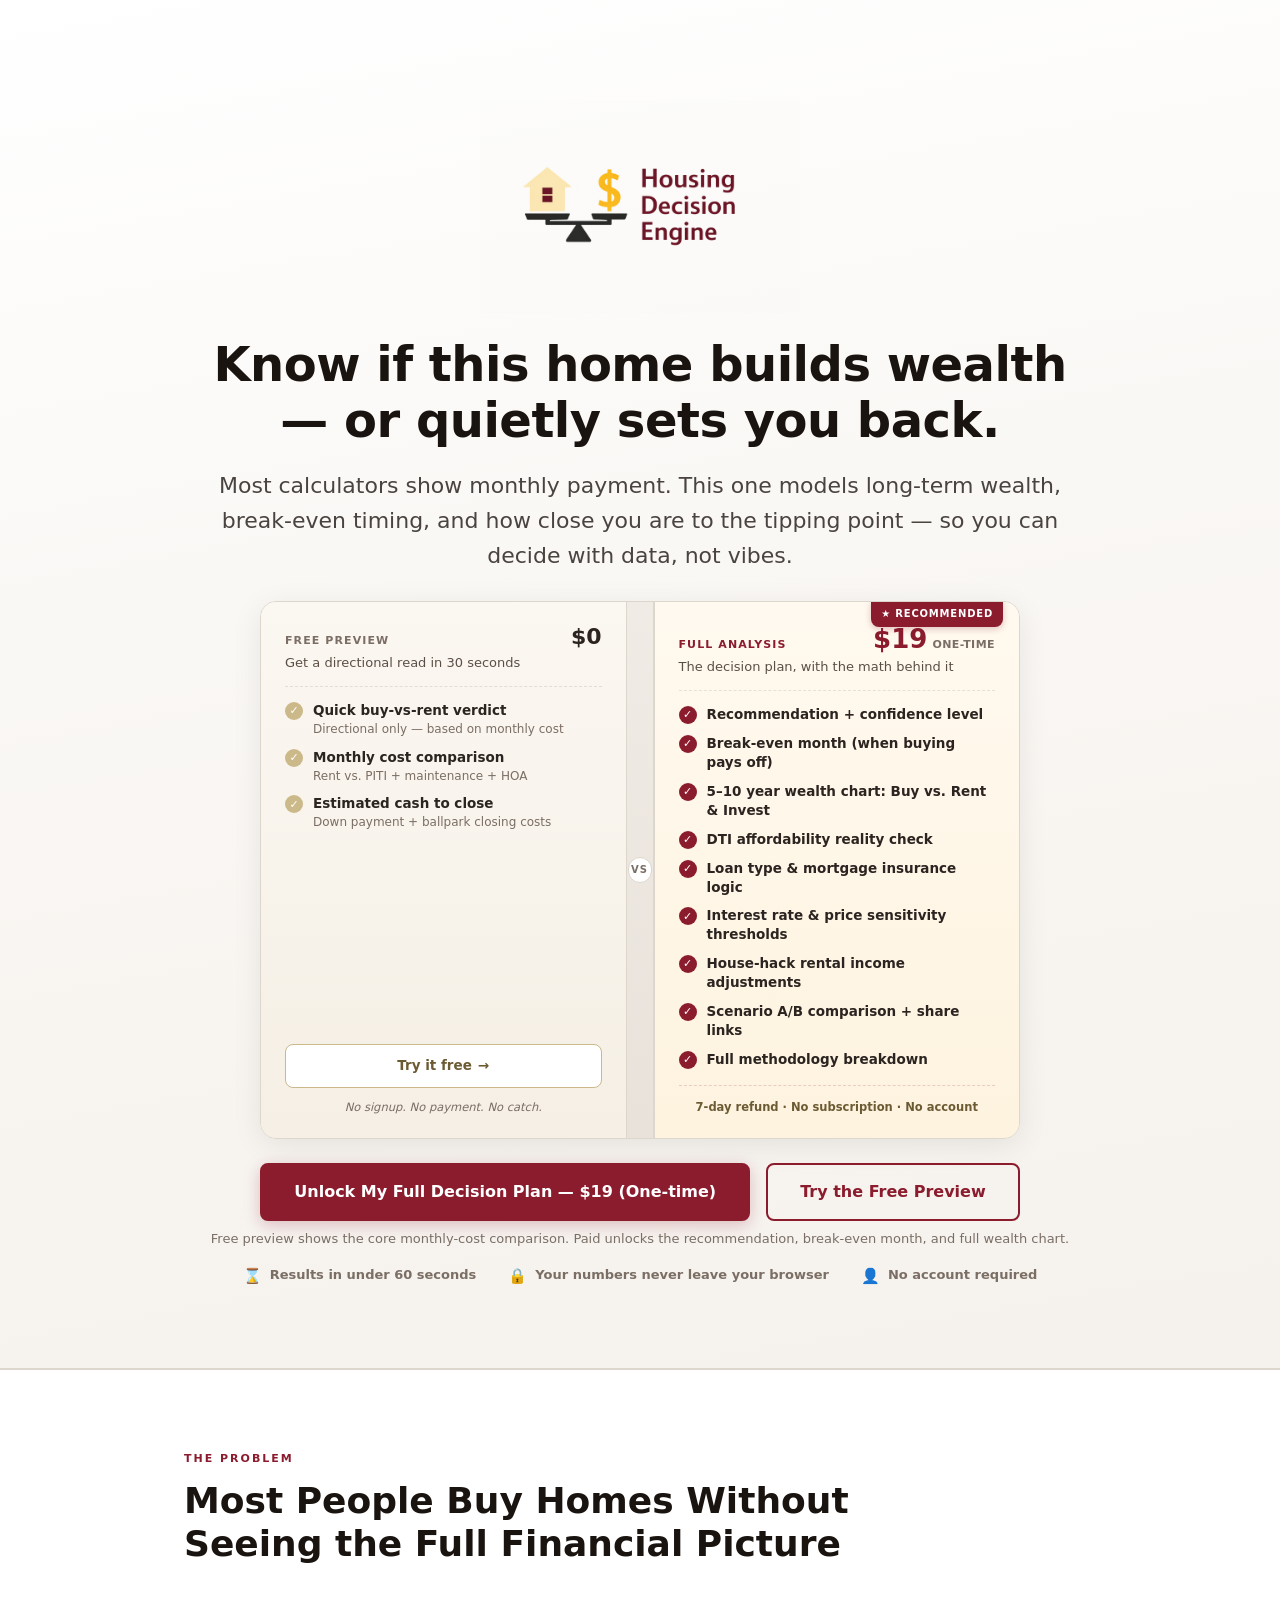
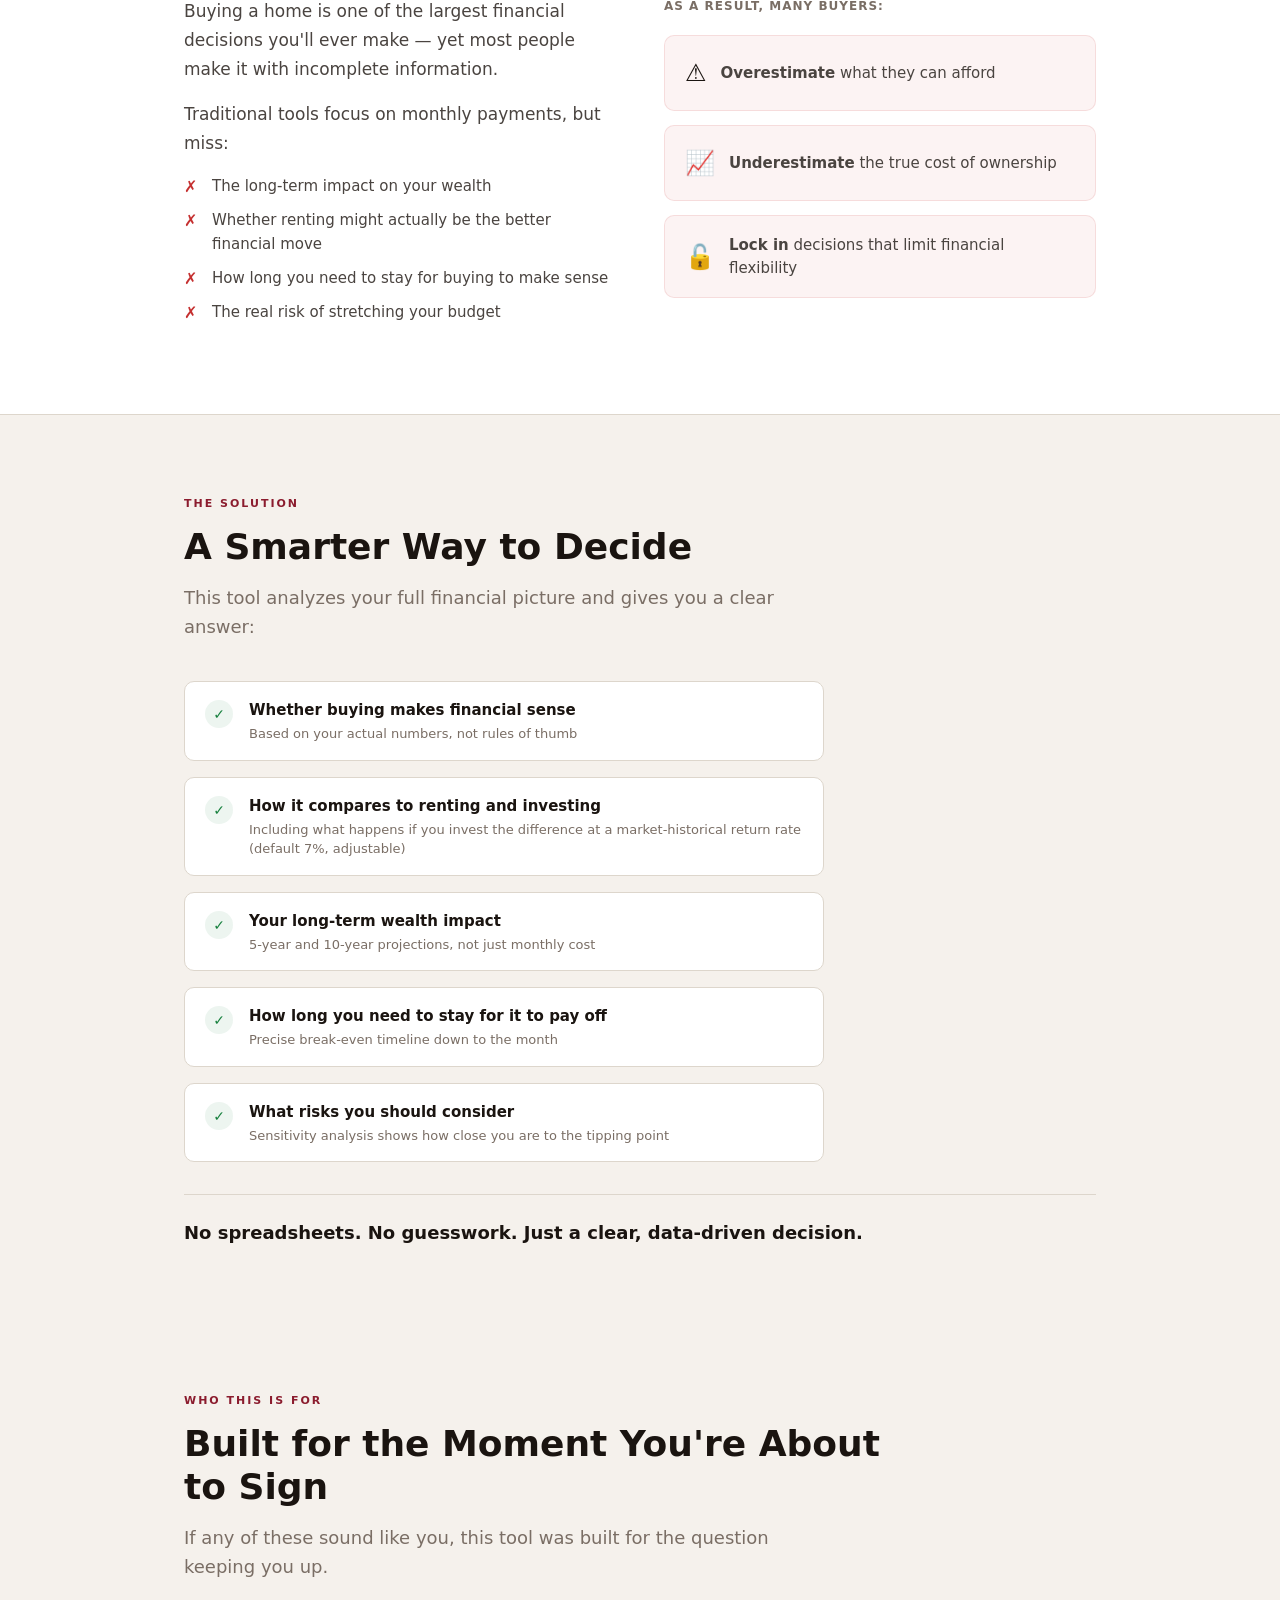
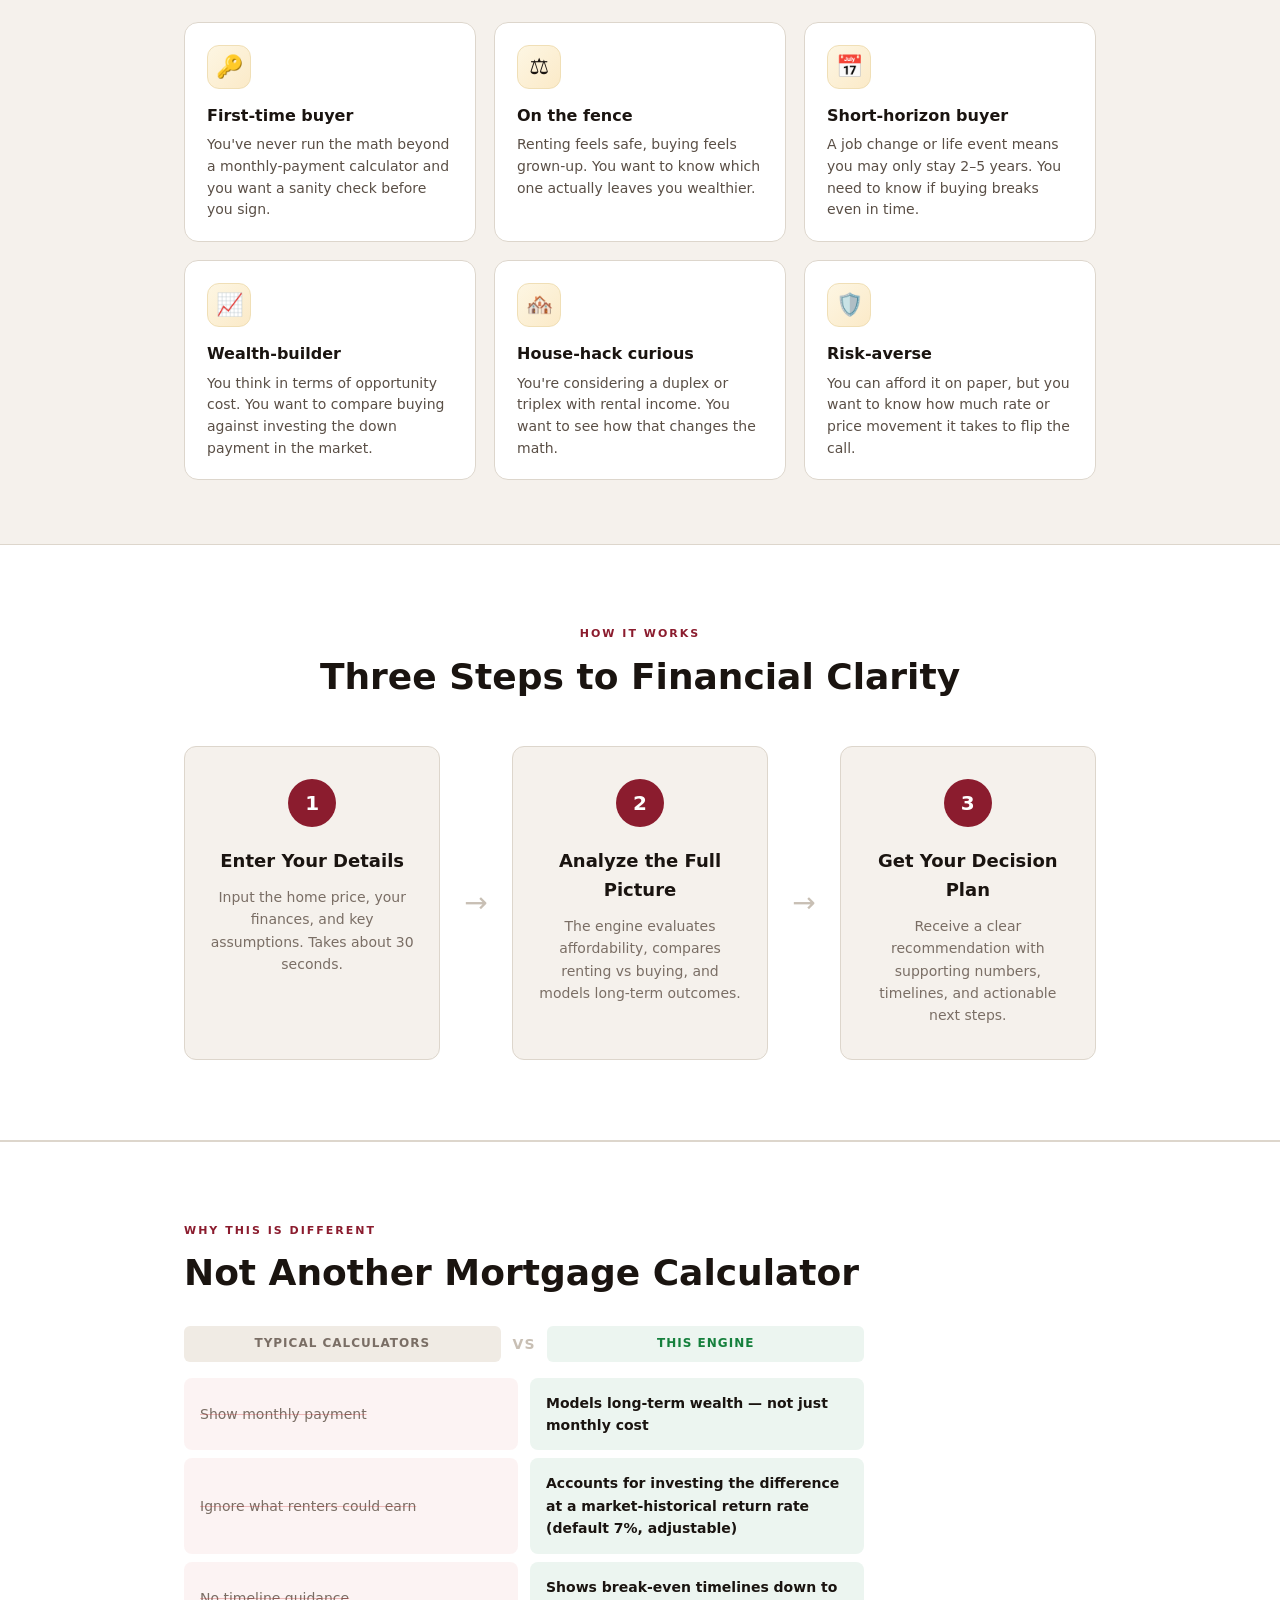
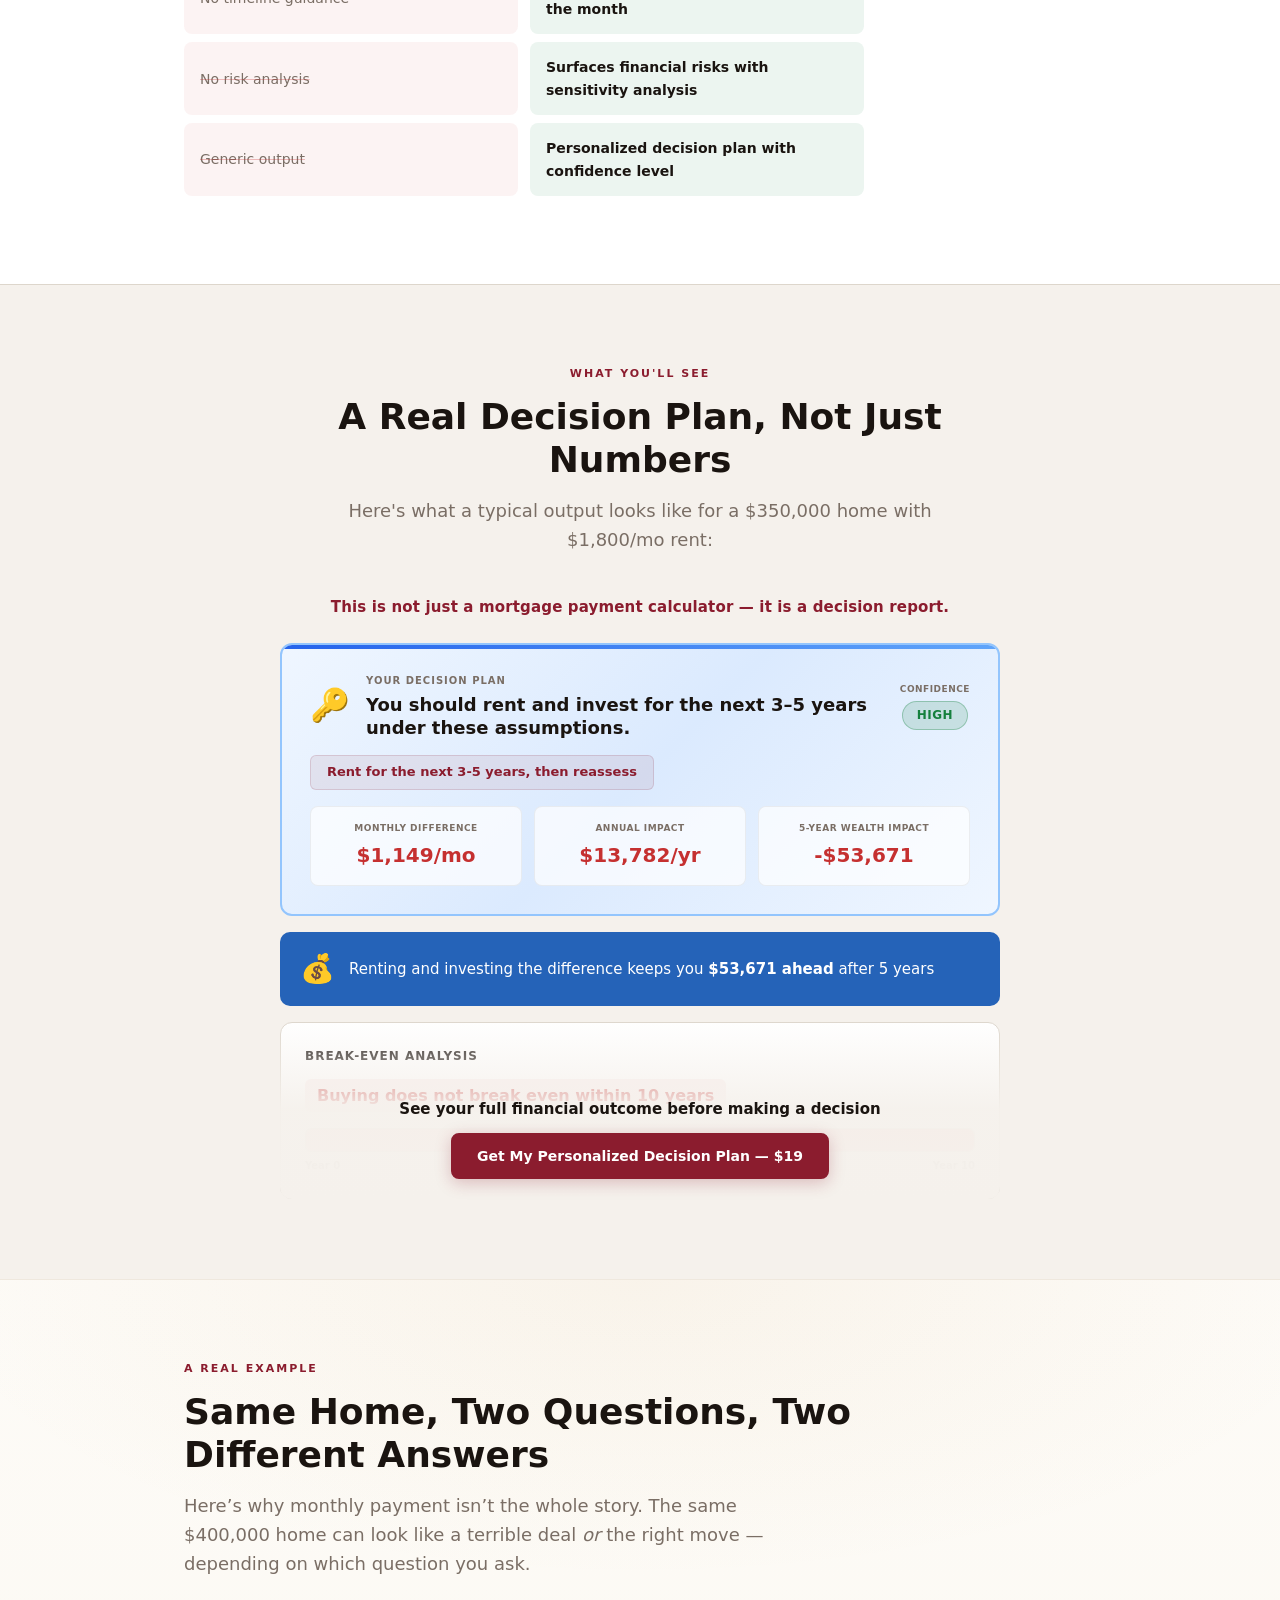
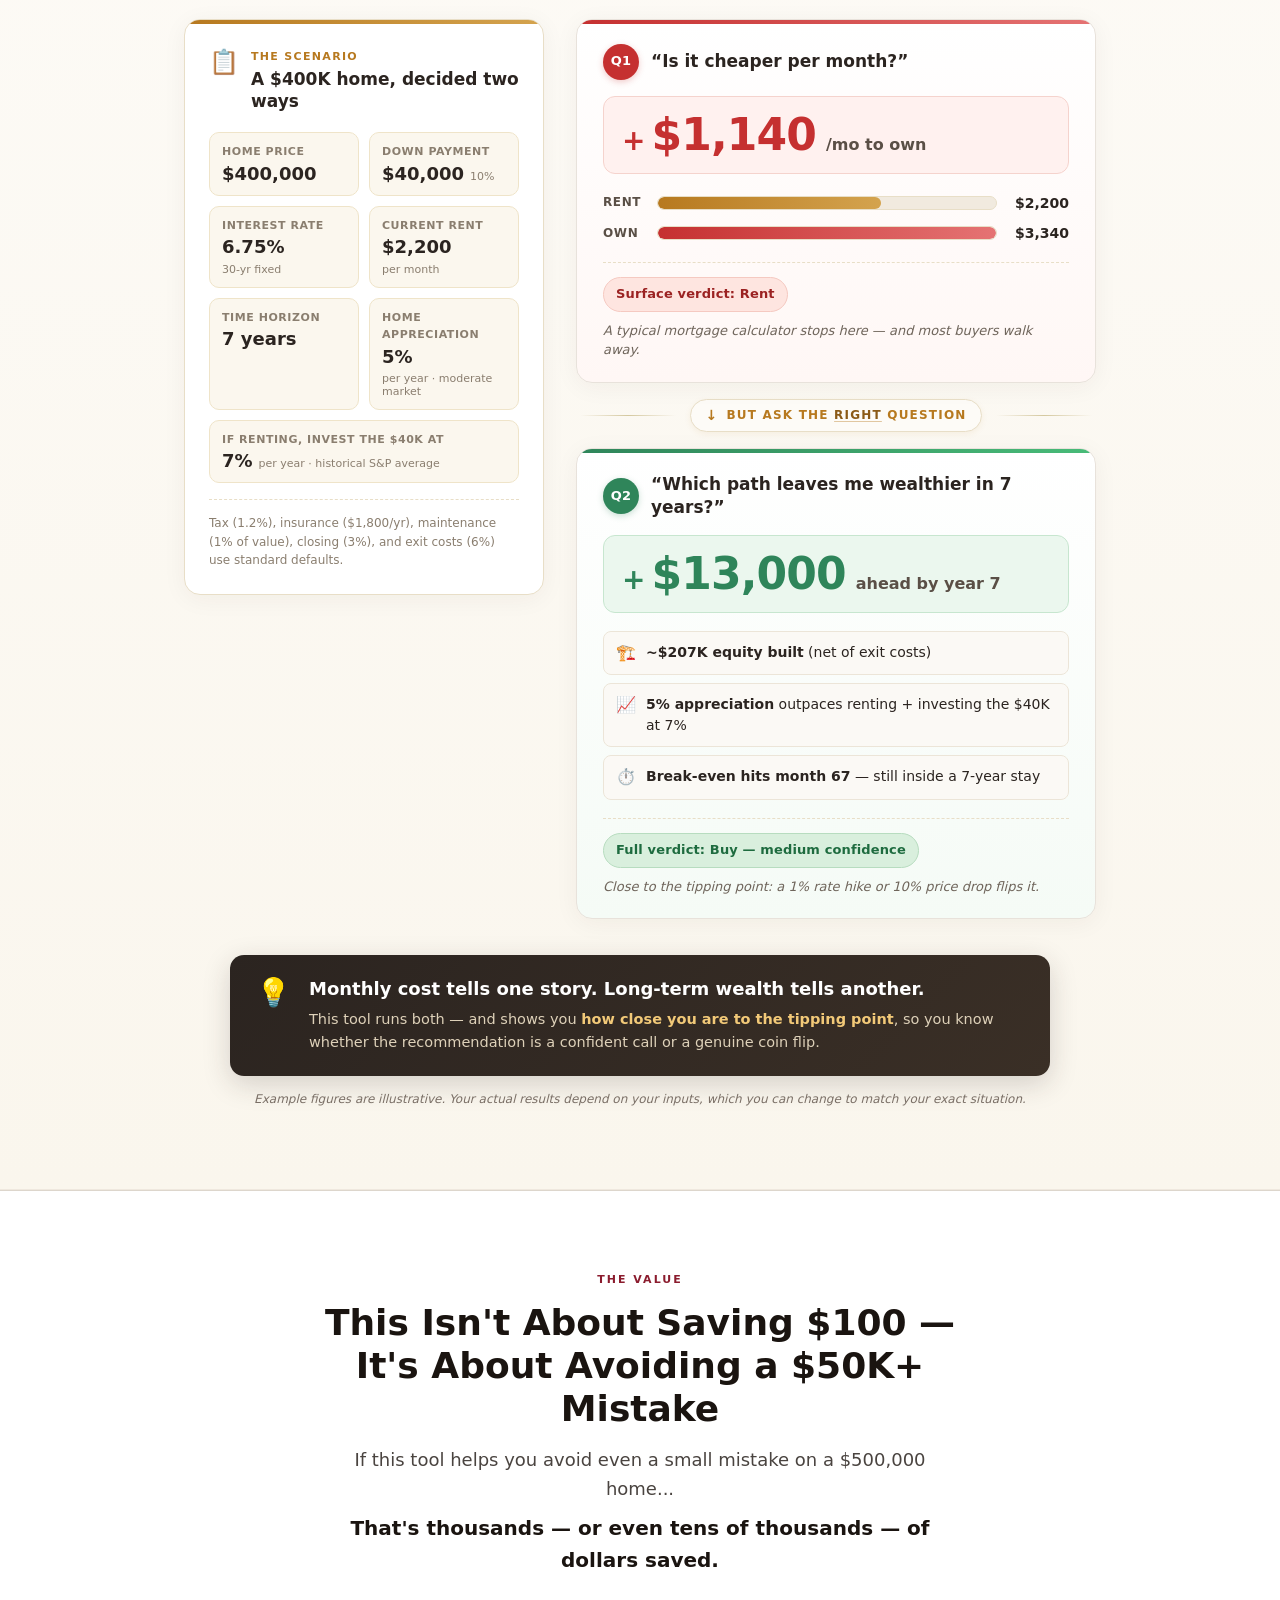
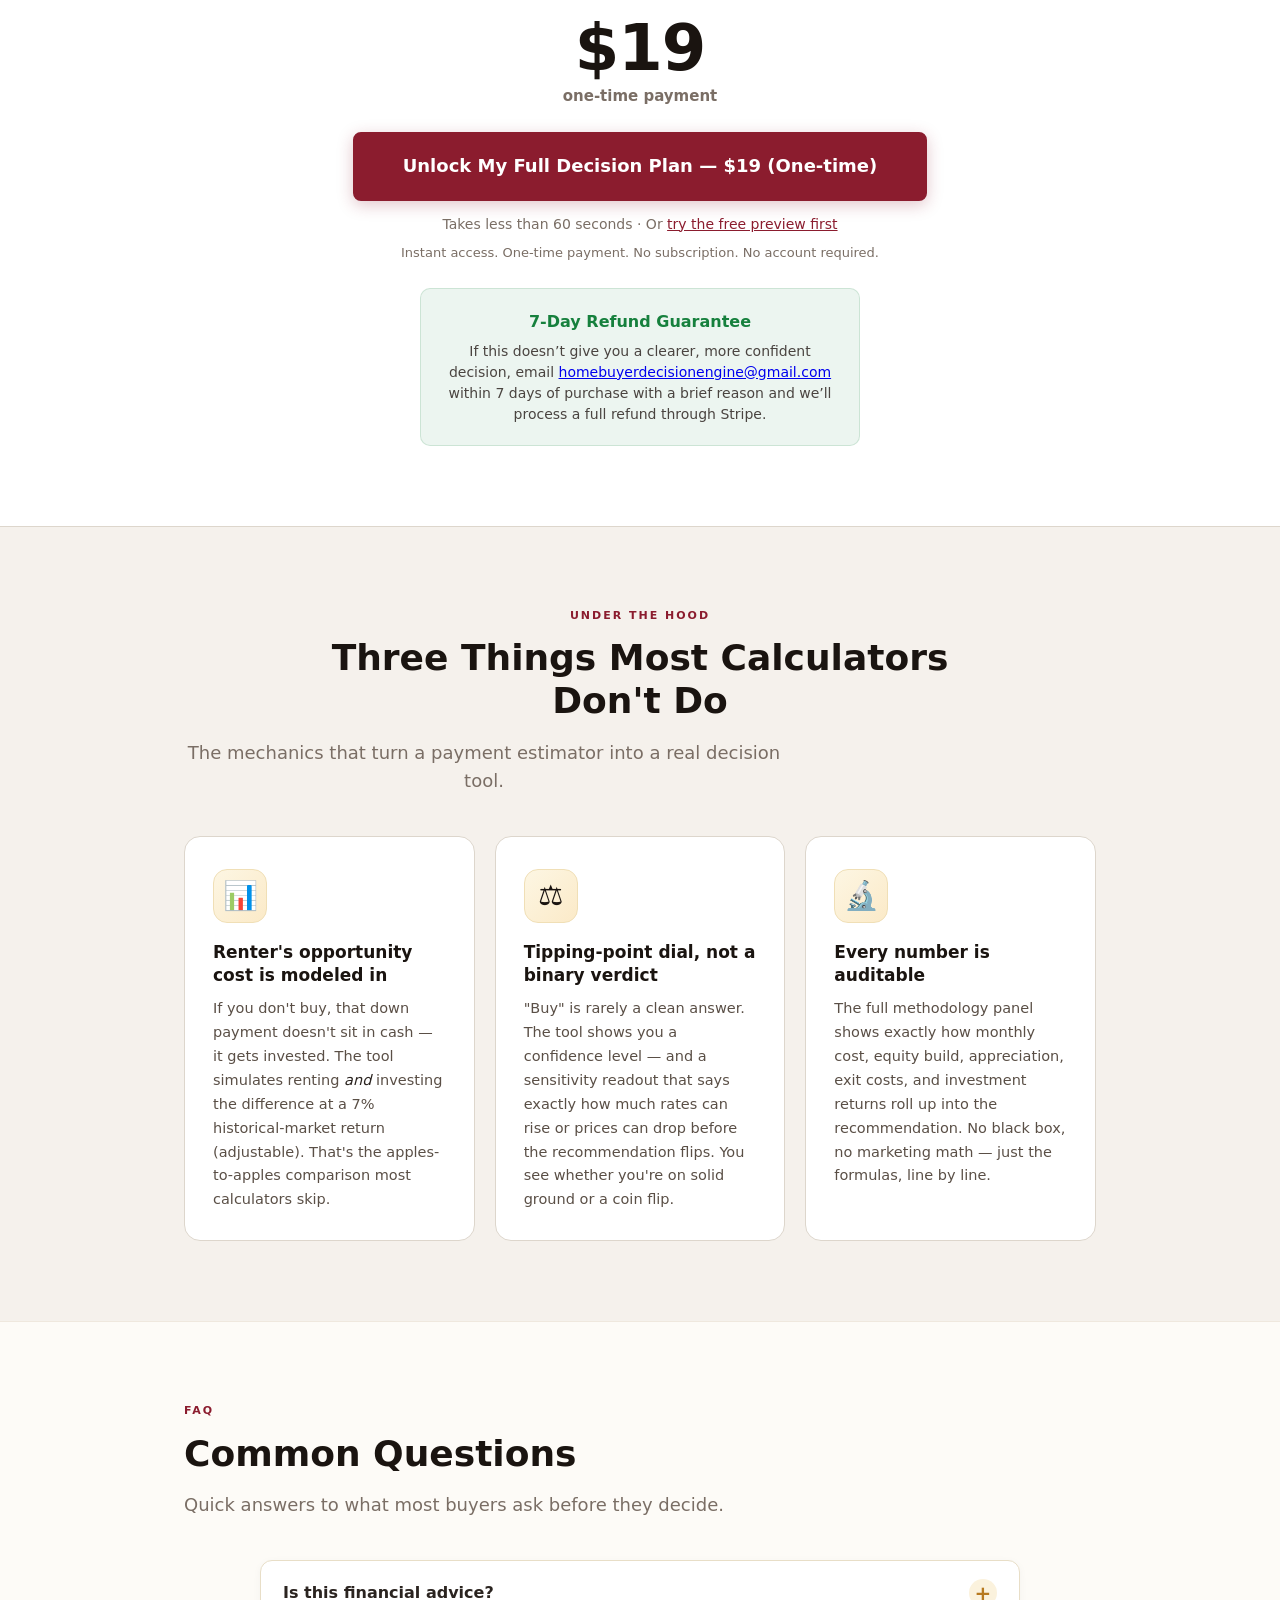
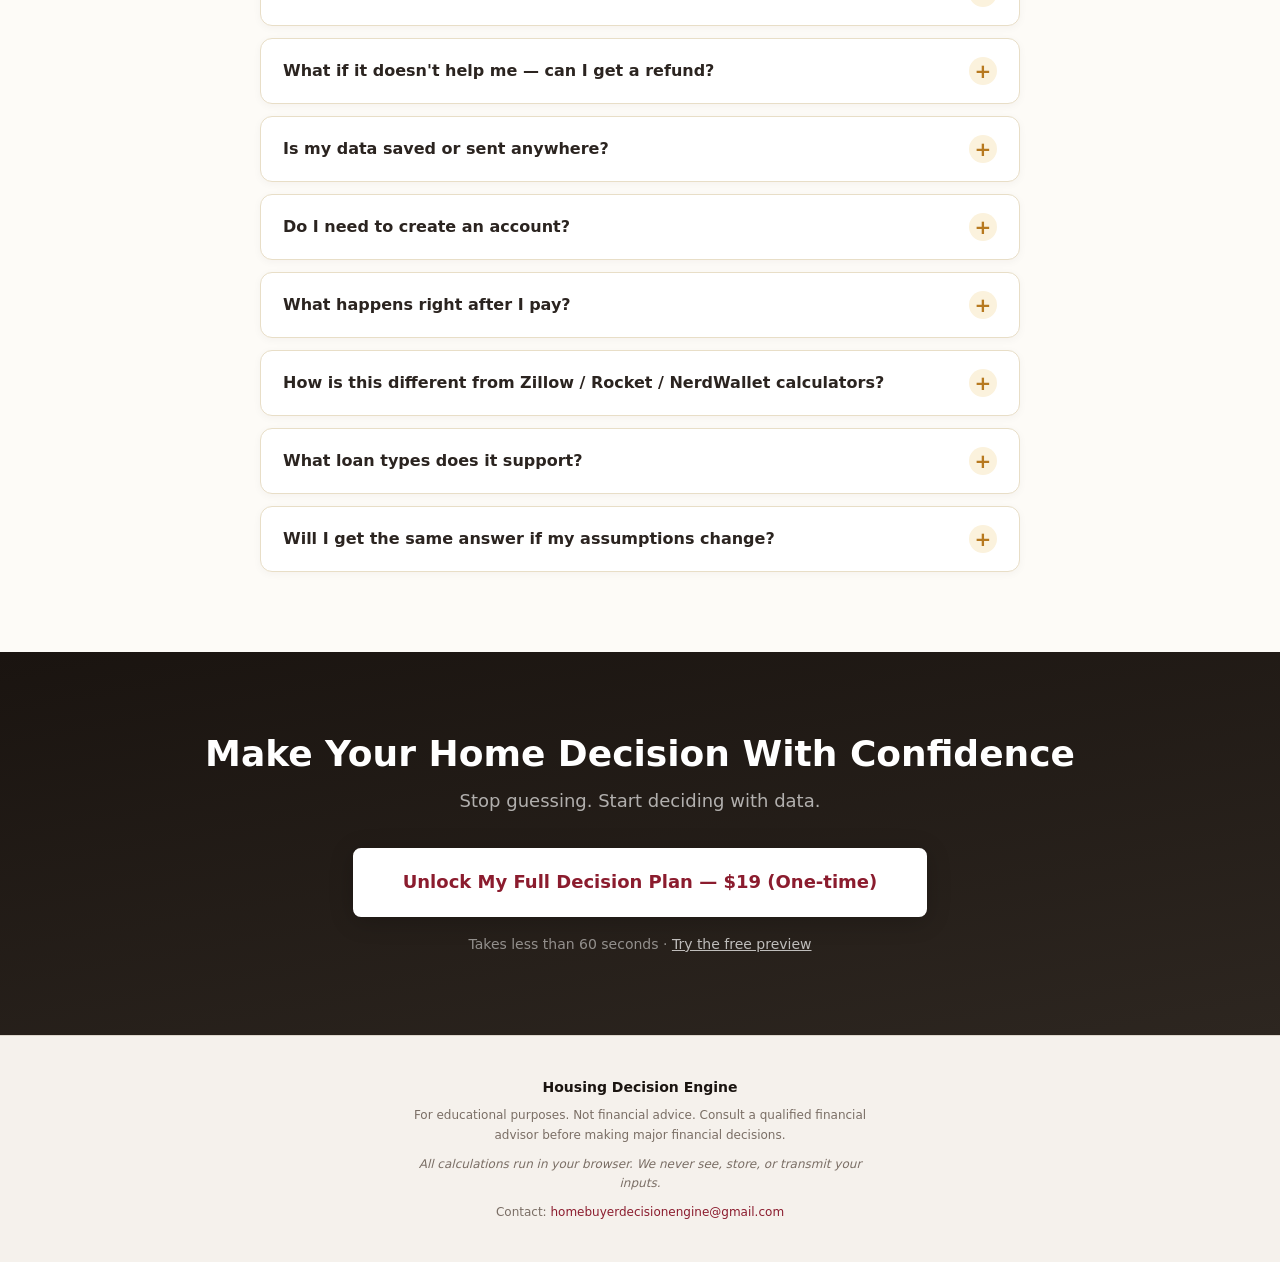
==== commit 9464c2d8: "Fix landing example math + 2 decision-tree edge cases After running 12 test scenarios through the en" ====
--- a/index.html
+++ b/index.html
@@ -7,7 +7,7 @@
 <meta name="description" content="Know whether buying this home will build your wealth or set you back. A decision engine for first-time homebuyers.">
 <link rel="icon" type="image/png" href="/assets/logo.png">
 <link rel="apple-touch-icon" href="/assets/logo.png">
-<link rel="stylesheet" href="style.css?v=5">
+<link rel="stylesheet" href="style.css?v=6">
 </head>
 <body>
 
@@ -402,7 +402,7 @@
           </div>
           <div class="worked-stat">
             <div class="worked-stat-label">Home appreciation</div>
-            <div class="worked-stat-value">3%<span class="worked-stat-sub">per year</span></div>
+            <div class="worked-stat-value">5%<span class="worked-stat-sub">per year · moderate market</span></div>
           </div>
           <div class="worked-stat worked-stat-span">
             <div class="worked-stat-label">If renting, invest the $40K at</div>
@@ -464,14 +464,14 @@
           <div class="worked-answer-hero">
             <div class="worked-answer-delta worked-answer-delta-pos">
               <span class="worked-answer-delta-sign">+</span>
-              <span class="worked-answer-delta-amt">$18,000</span>
+              <span class="worked-answer-delta-amt">$13,000</span>
               <span class="worked-answer-delta-unit">ahead by year 7</span>
             </div>
           </div>
           <ul class="worked-why-list">
-            <li><span class="worked-why-icon" aria-hidden="true">🏗️</span><span><strong>$136K equity built</strong> (net of exit costs)</span></li>
-            <li><span class="worked-why-icon" aria-hidden="true">📈</span><span><strong>3% appreciation</strong> outpaces renting + investing the $40K at 7%</span></li>
-            <li><span class="worked-why-icon" aria-hidden="true">⏱️</span><span><strong>Break-even hits month 68</strong> — still inside a 7-year stay</span></li>
+            <li><span class="worked-why-icon" aria-hidden="true">🏗️</span><span><strong>~$207K equity built</strong> (net of exit costs)</span></li>
+            <li><span class="worked-why-icon" aria-hidden="true">📈</span><span><strong>5% appreciation</strong> outpaces renting + investing the $40K at 7%</span></li>
+            <li><span class="worked-why-icon" aria-hidden="true">⏱️</span><span><strong>Break-even hits month 67</strong> — still inside a 7-year stay</span></li>
           </ul>
           <footer class="worked-answer-foot">
             <span class="worked-verdict-pill worked-verdict-pill-pos">Full verdict: Buy — medium confidence</span>
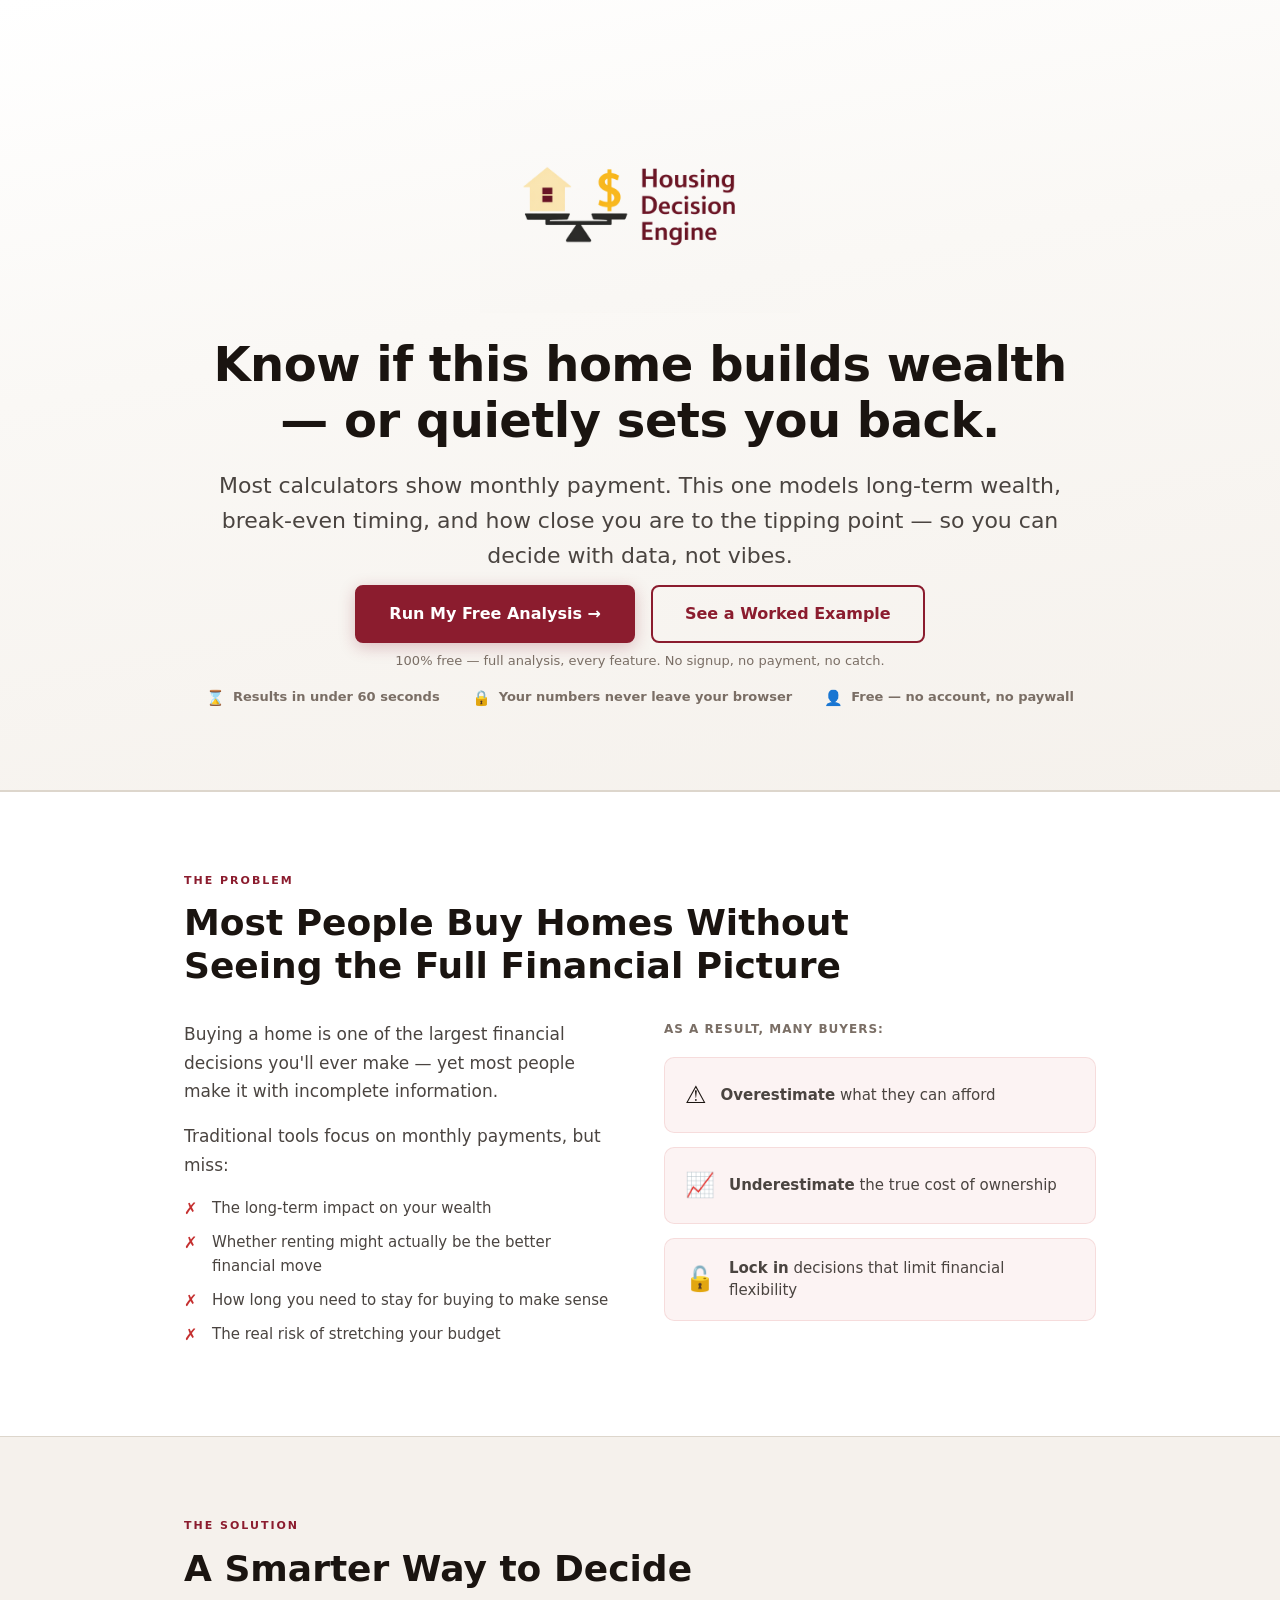
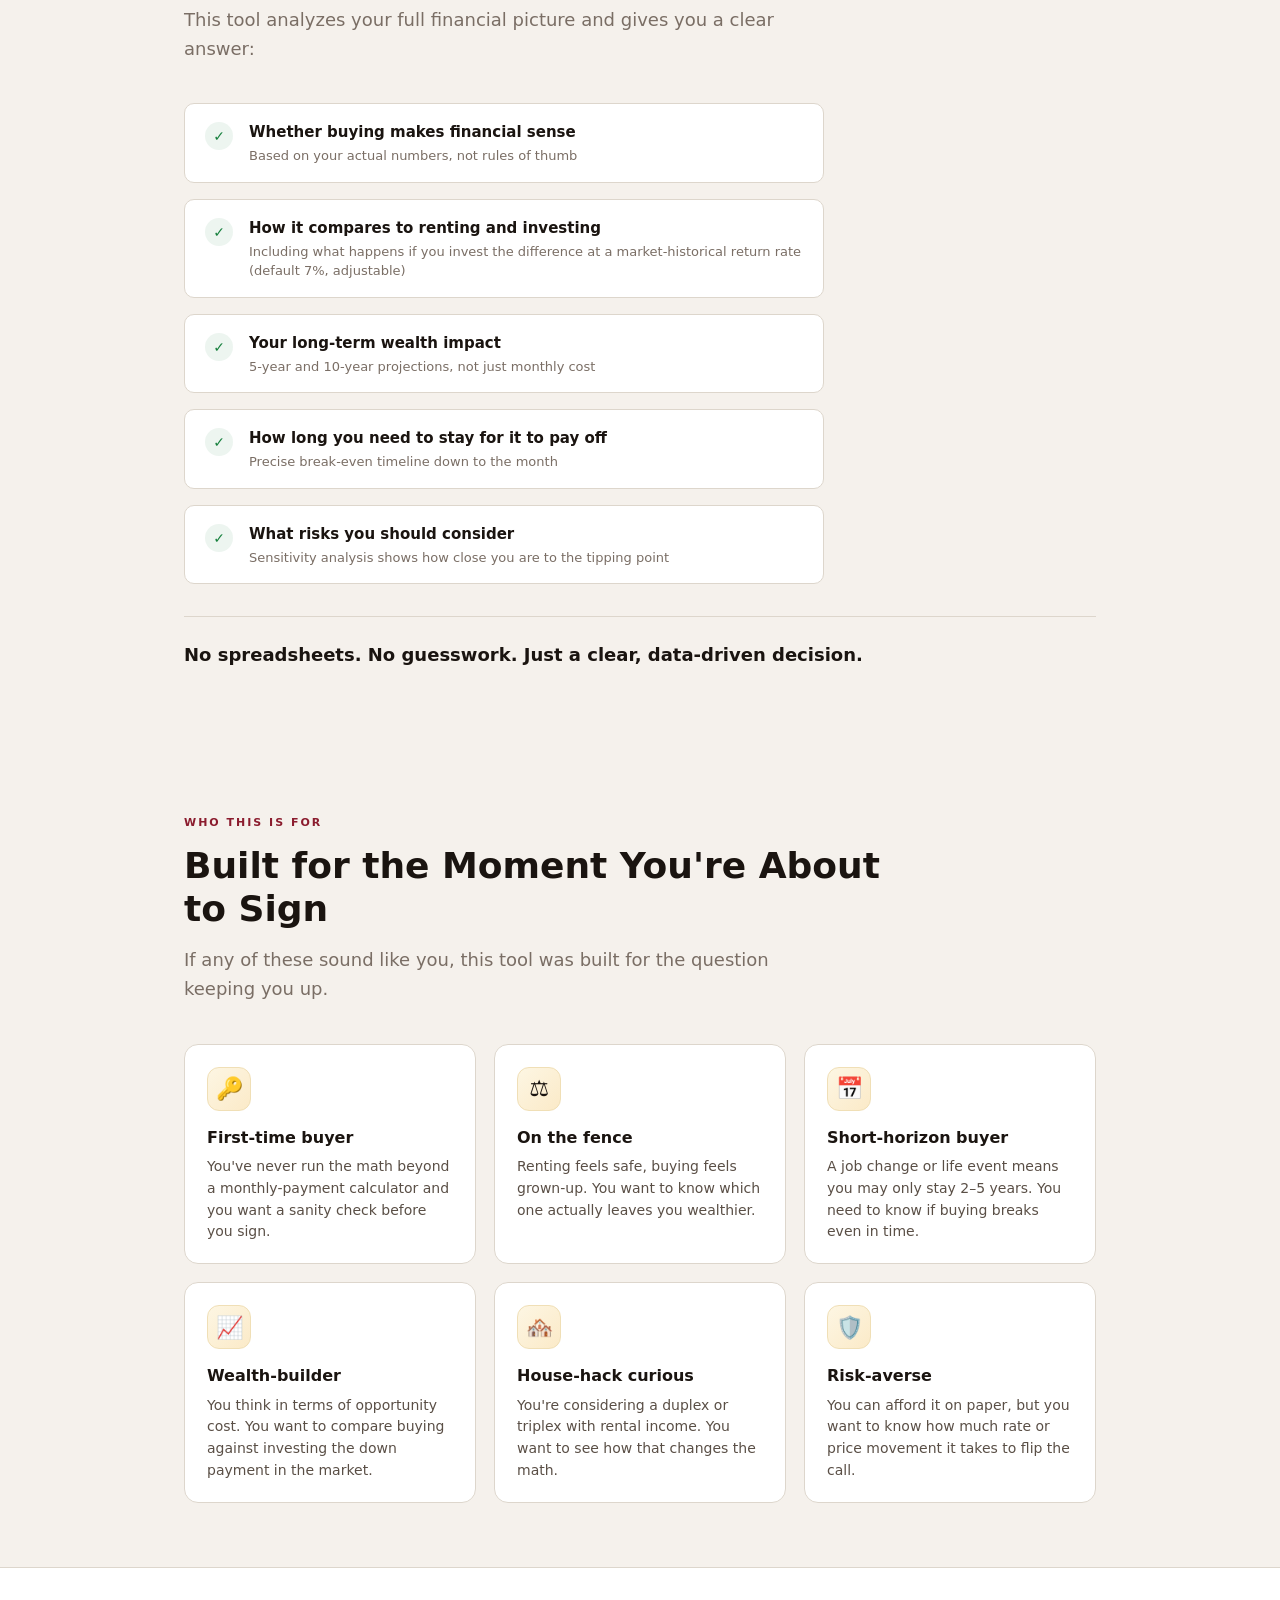
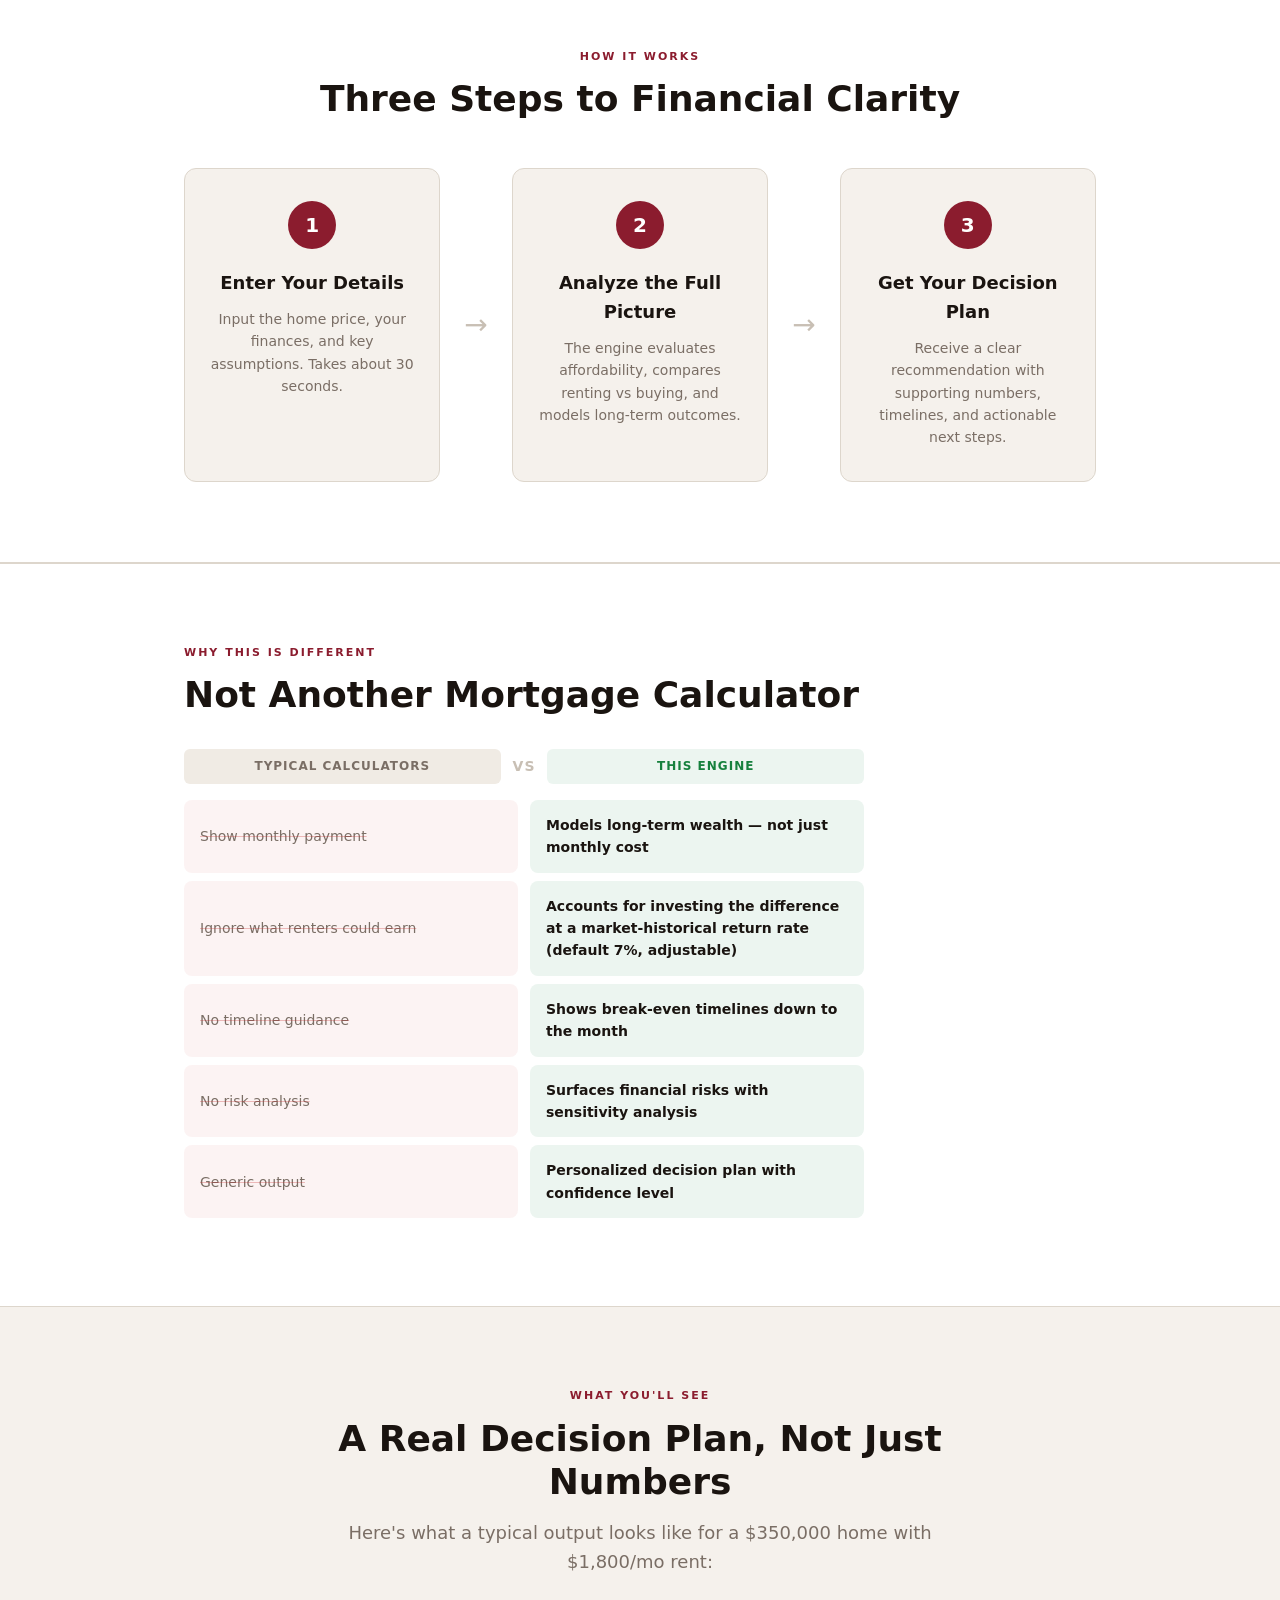
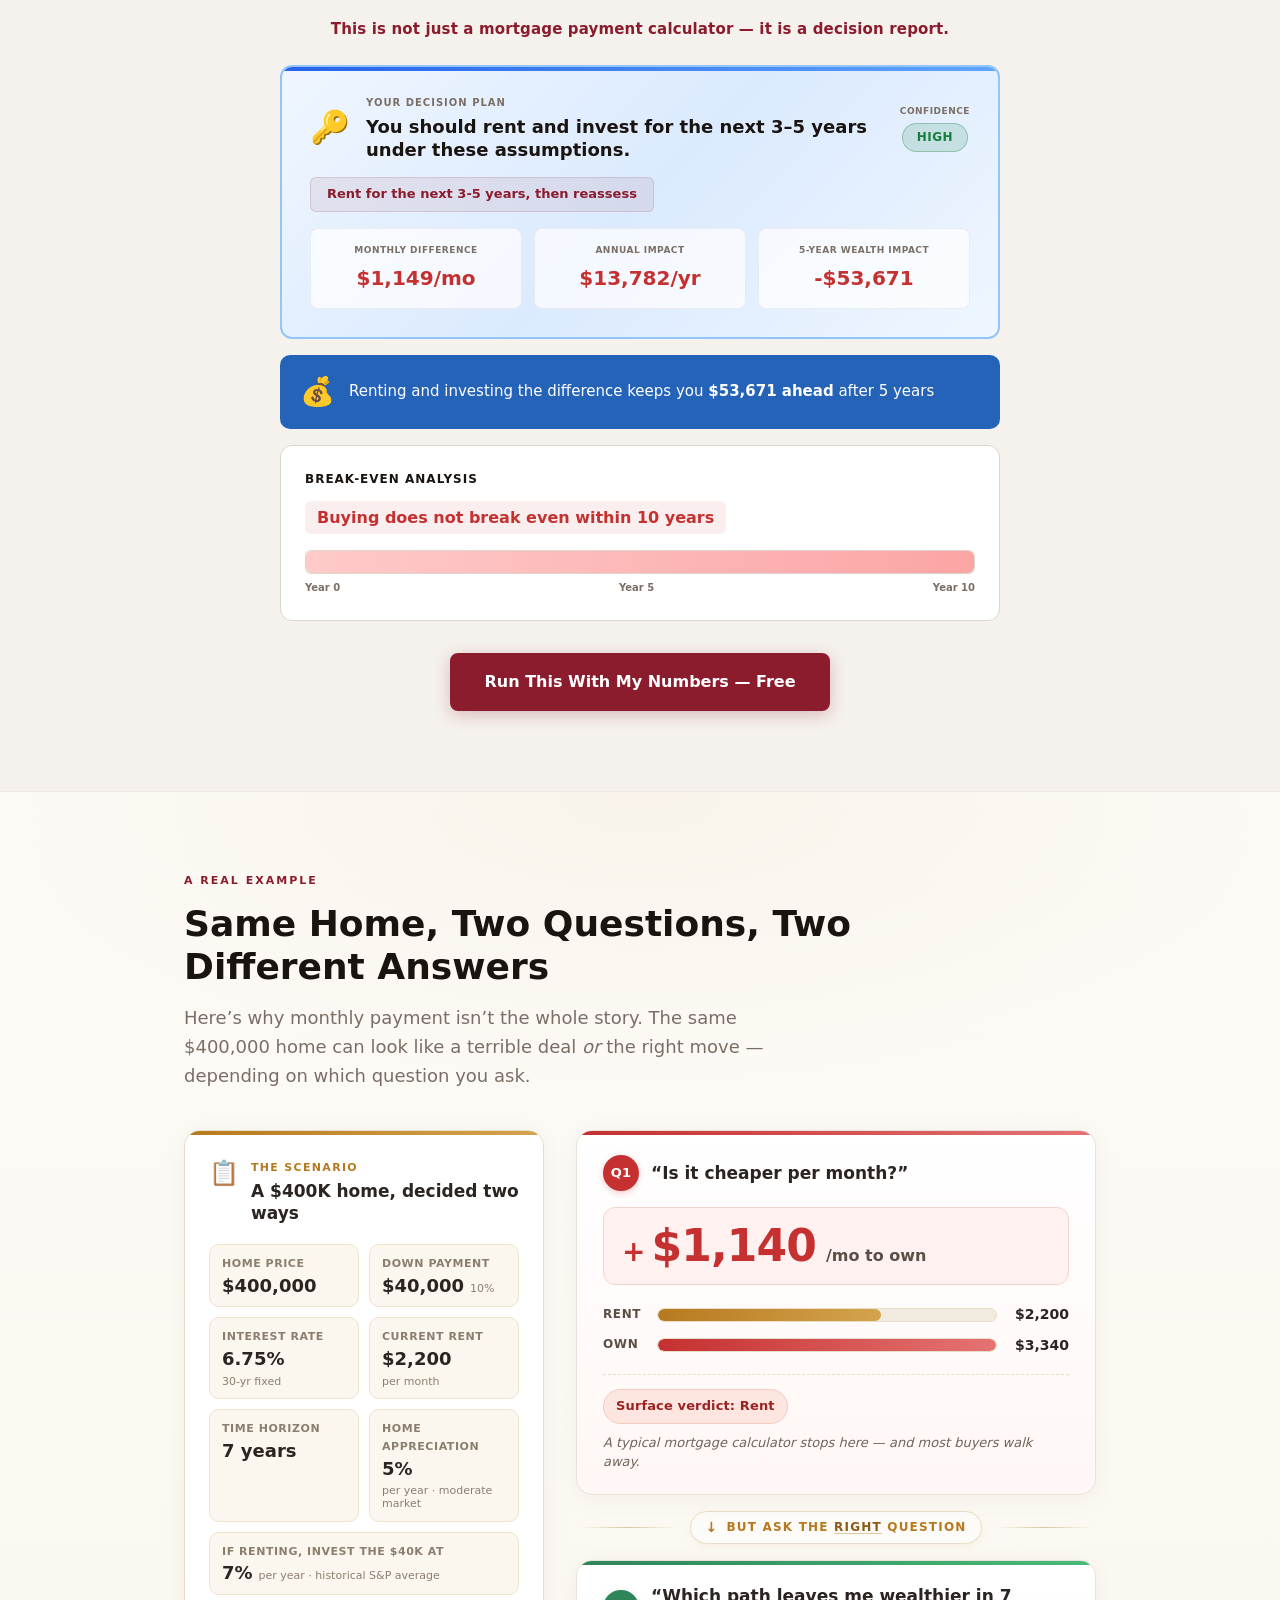
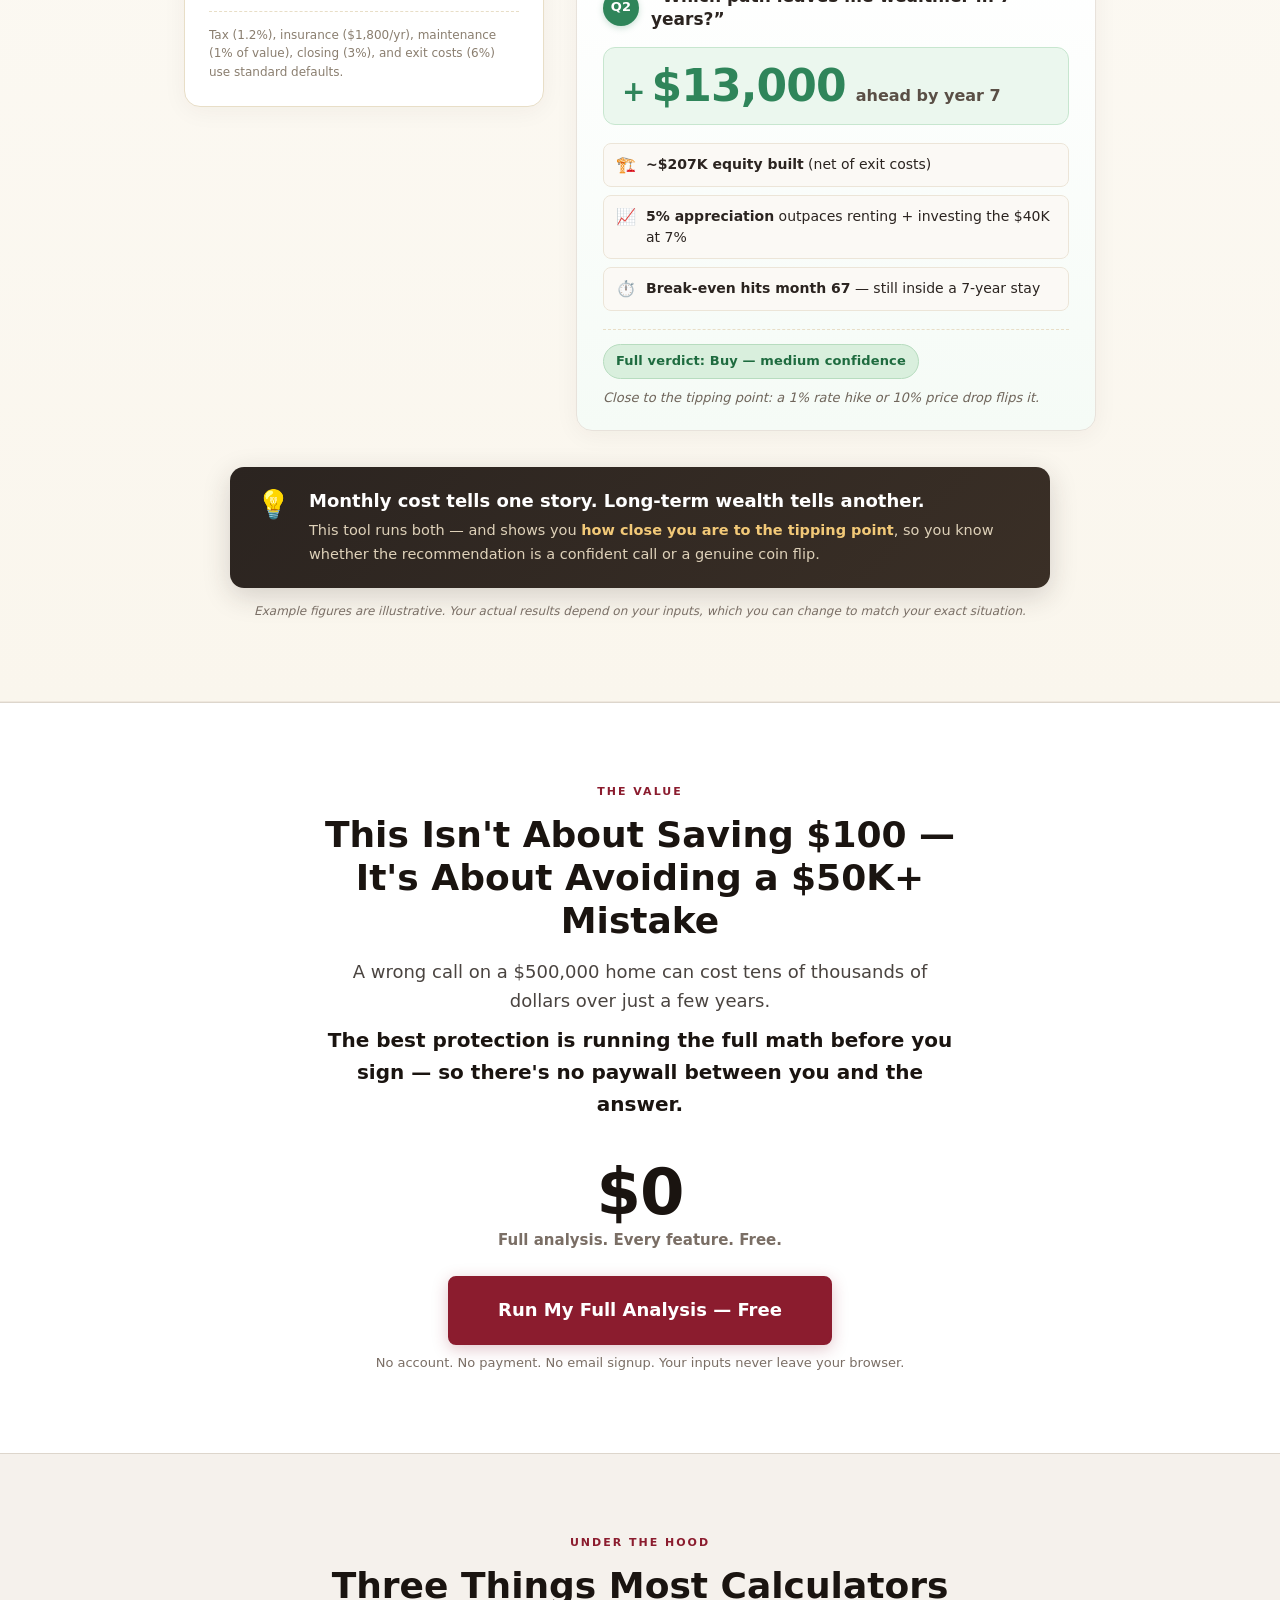
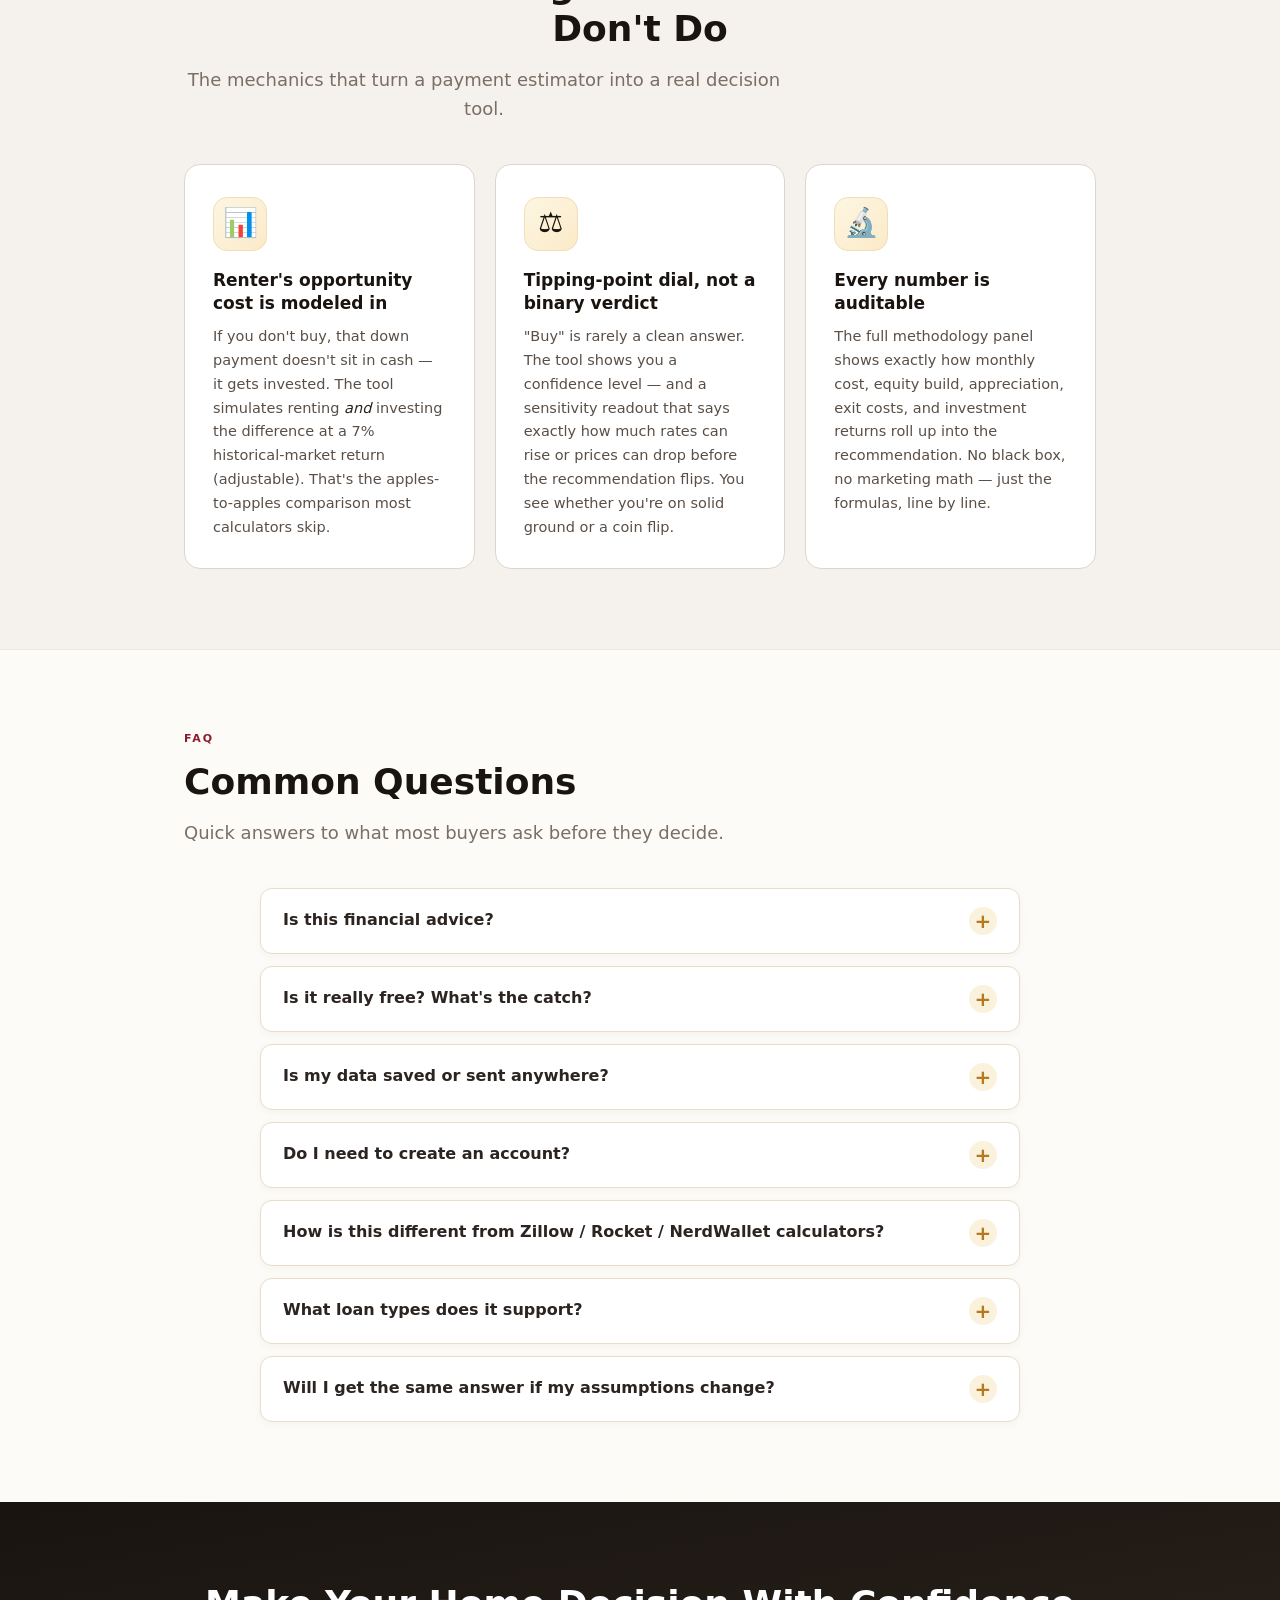
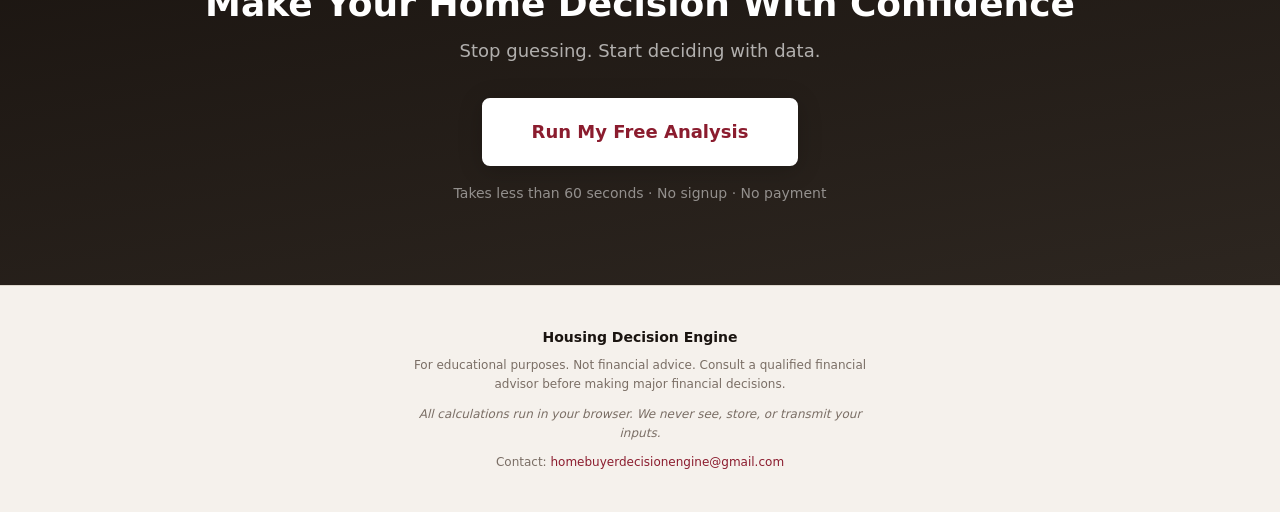
==== commit 36ad7510: "Add files via upload Make tool free, engine overhaul" ====
--- a/index.html
+++ b/index.html
@@ -7,7 +7,7 @@
 <meta name="description" content="Know whether buying this home will build your wealth or set you back. A decision engine for first-time homebuyers.">
 <link rel="icon" type="image/png" href="/assets/logo.png">
 <link rel="apple-touch-icon" href="/assets/logo.png">
-<link rel="stylesheet" href="style.css?v=6">
+<link rel="stylesheet" href="style.css?v=7">
 </head>
 <body>
 
@@ -18,74 +18,11 @@
     <h1 class="hero-headline">Know if this home builds wealth — or quietly sets you back.</h1>
     <p class="hero-sub">Most calculators show monthly payment. This one models long-term wealth, break-even timing, and how close you are to the tipping point — so you can decide with data, not vibes.</p>
 
-    <!-- Free vs Paid comparison -->
-    <div class="free-vs-paid">
-      <div class="fvp-col fvp-free">
-        <div class="fvp-head">
-          <div class="fvp-head-row">
-            <div class="fvp-label">Free Preview</div>
-            <div class="fvp-price">$0</div>
-          </div>
-          <div class="fvp-head-sub">Get a directional read in 30 seconds</div>
-        </div>
-        <ul class="fvp-list">
-          <li>
-            <span class="fvp-check fvp-check-free" aria-hidden="true">✓</span>
-            <div>
-              <div class="fvp-item-title">Quick buy-vs-rent verdict</div>
-              <div class="fvp-item-sub">Directional only — based on monthly cost</div>
-            </div>
-          </li>
-          <li>
-            <span class="fvp-check fvp-check-free" aria-hidden="true">✓</span>
-            <div>
-              <div class="fvp-item-title">Monthly cost comparison</div>
-              <div class="fvp-item-sub">Rent vs. PITI + maintenance + HOA</div>
-            </div>
-          </li>
-          <li>
-            <span class="fvp-check fvp-check-free" aria-hidden="true">✓</span>
-            <div>
-              <div class="fvp-item-title">Estimated cash to close</div>
-              <div class="fvp-item-sub">Down payment + ballpark closing costs</div>
-            </div>
-          </li>
-        </ul>
-        <a href="app-preview/index.html" class="fvp-card-cta">Try it free <span aria-hidden="true">→</span></a>
-        <div class="fvp-foot-note">No signup. No payment. No catch.</div>
-      </div>
-      <div class="fvp-divider" aria-hidden="true">
-        <span class="fvp-divider-label">vs</span>
-      </div>
-      <div class="fvp-col fvp-paid">
-        <div class="fvp-recommended-badge">★ Recommended</div>
-        <div class="fvp-head">
-          <div class="fvp-head-row">
-            <div class="fvp-label">Full Analysis</div>
-            <div class="fvp-price"><span class="fvp-price-amt">$19</span><span class="fvp-price-sub">one-time</span></div>
-          </div>
-          <div class="fvp-head-sub">The decision plan, with the math behind it</div>
-        </div>
-        <ul class="fvp-list">
-          <li><span class="fvp-check" aria-hidden="true">✓</span><div><div class="fvp-item-title">Recommendation + confidence level</div></div></li>
-          <li><span class="fvp-check" aria-hidden="true">✓</span><div><div class="fvp-item-title">Break-even month (when buying pays off)</div></div></li>
-          <li><span class="fvp-check" aria-hidden="true">✓</span><div><div class="fvp-item-title">5–10 year wealth chart: Buy vs. Rent &amp; Invest</div></div></li>
-          <li><span class="fvp-check" aria-hidden="true">✓</span><div><div class="fvp-item-title">DTI affordability reality check</div></div></li>
-          <li><span class="fvp-check" aria-hidden="true">✓</span><div><div class="fvp-item-title">Loan type &amp; mortgage insurance logic</div></div></li>
-          <li><span class="fvp-check" aria-hidden="true">✓</span><div><div class="fvp-item-title">Interest rate &amp; price sensitivity thresholds</div></div></li>
-          <li><span class="fvp-check" aria-hidden="true">✓</span><div><div class="fvp-item-title">House-hack rental income adjustments</div></div></li>
-          <li><span class="fvp-check" aria-hidden="true">✓</span><div><div class="fvp-item-title">Scenario A/B comparison + share links</div></div></li>
-          <li><span class="fvp-check" aria-hidden="true">✓</span><div><div class="fvp-item-title">Full methodology breakdown</div></div></li>
-        </ul>
-        <div class="fvp-foot-note fvp-foot-note-paid">7-day refund · No subscription · No account</div>
-      </div>
-    </div>
-
     <div class="hero-ctas">
-      <a href="https://buy.stripe.com/4gMcMYeZr3ZKeNReaafIs00" class="btn btn-primary">Unlock My Full Decision Plan — $19 (One-time)</a>
-      <a href="app-preview/index.html" class="btn btn-secondary">Try the Free Preview</a>
-    </div>
-    <p class="hero-microcopy">Free preview shows the core monthly-cost comparison. Paid unlocks the recommendation, break-even month, and full wealth chart.</p>
+      <a href="app/index.html" class="btn btn-primary">Run My Free Analysis <span aria-hidden="true">→</span></a>
+      <a href="#example" class="btn btn-secondary">See a Worked Example</a>
+    </div>
+    <p class="hero-microcopy">100% free — full analysis, every feature. No signup, no payment, no catch.</p>
     <div class="hero-proof">
       <div class="hero-proof-item">
         <span class="proof-icon">&#8987;</span>
@@ -97,7 +34,7 @@
       </div>
       <div class="hero-proof-item">
         <span class="proof-icon">&#128100;</span>
-        <span>No account required</span>
+        <span>Free — no account, no paywall</span>
       </div>
     </div>
   </div>
@@ -352,12 +289,9 @@
         </div>
       </div>
 
-      <div class="demo-blur-overlay">
-        <div class="demo-blur-cta">
-          <p>See your full financial outcome before making a decision</p>
-          <a href="https://buy.stripe.com/4gMcMYeZr3ZKeNReaafIs00" class="btn btn-primary btn-sm">Get My Personalized Decision Plan — $19</a>
-        </div>
-      </div>
+    </div>
+    <div class="demo-cta">
+      <a href="app/index.html" class="btn btn-primary">Run This With My Numbers — Free</a>
     </div>
   </div>
 </section>
@@ -494,24 +428,19 @@
 </section>
 
 <!-- ============ VALUE ============ -->
-<section class="section value-section" id="pricing">
+<section class="section value-section" id="free">
   <div class="container">
     <div class="value-card">
       <div class="section-label">The Value</div>
       <h2 class="section-title">This Isn't About Saving $100 — It's About Avoiding a $50K+ Mistake</h2>
-      <p class="value-text">If this tool helps you avoid even a small mistake on a $500,000 home...</p>
-      <p class="value-highlight">That's thousands — or even tens of thousands — of dollars saved.</p>
+      <p class="value-text">A wrong call on a $500,000 home can cost tens of thousands of dollars over just a few years.</p>
+      <p class="value-highlight">The best protection is running the full math before you sign — so there's no paywall between you and the answer.</p>
       <div class="price-block">
-        <div class="price-amount">$19</div>
-        <div class="price-label">one-time payment</div>
-      </div>
-      <a href="https://buy.stripe.com/4gMcMYeZr3ZKeNReaafIs00" class="btn btn-primary btn-lg">Unlock My Full Decision Plan — $19 (One-time)</a>
-      <p class="price-sub-cta">Takes less than 60 seconds · Or <a href="app-preview/index.html" style="color:var(--gold)">try the free preview first</a></p>
-      <p class="price-note">Instant access. One-time payment. No subscription. No account required.</p>
-      <div class="guarantee">
-        <h3 class="guarantee-title">7-Day Refund Guarantee</h3>
-        <p>If this doesn&#x2019;t give you a clearer, more confident decision, email <a href="mailto:homebuyerdecisionengine@gmail.com?subject=Refund%20request">homebuyerdecisionengine@gmail.com</a> within 7 days of purchase with a brief reason and we&#x2019;ll process a full refund through Stripe.</p>
-      </div>
+        <div class="price-amount">$0</div>
+        <div class="price-label">Full analysis. Every feature. Free.</div>
+      </div>
+      <a href="app/index.html" class="btn btn-primary btn-lg">Run My Full Analysis — Free</a>
+      <p class="price-note">No account. No payment. No email signup. Your inputs never leave your browser.</p>
     </div>
   </div>
 </section>
@@ -562,11 +491,11 @@
 
       <details class="faq-item">
         <summary class="faq-q">
-          <span class="faq-q-text">What if it doesn't help me — can I get a refund?</span>
-          <span class="faq-icon" aria-hidden="true">+</span>
-        </summary>
-        <div class="faq-a">
-          <p>Yes. If the analysis doesn't give you a clearer, more confident decision, email <a href="mailto:homebuyerdecisionengine@gmail.com?subject=Refund%20request">homebuyerdecisionengine@gmail.com</a> within <strong>7 days</strong> of purchase with a brief reason. We process the full refund through Stripe — no questions, no friction.</p>
+          <span class="faq-q-text">Is it really free? What's the catch?</span>
+          <span class="faq-icon" aria-hidden="true">+</span>
+        </summary>
+        <div class="faq-a">
+          <p>Yes — the full tool, every feature, no paywall and no "pro" tier. There's no catch: the whole thing runs in your browser, so there's nothing to host, store, or charge you for. If it helps you make a better decision, share it with someone else who's about to sign.</p>
         </div>
       </details>
 
@@ -576,7 +505,7 @@
           <span class="faq-icon" aria-hidden="true">+</span>
         </summary>
         <div class="faq-a">
-          <p>No. Every calculation runs in your browser. Your home price, income, debts, and other inputs never leave your device — we don't have a database storing them, and there's nothing for us to lose if we got hacked. Stripe handles payment separately and never sees your housing inputs.</p>
+          <p>No. Every calculation runs in your browser. Your home price, income, debts, and other inputs never leave your device — we don't have a database storing them, and there's nothing for us to lose if we got hacked.</p>
         </div>
       </details>
 
@@ -586,19 +515,10 @@
           <span class="faq-icon" aria-hidden="true">+</span>
         </summary>
         <div class="faq-a">
-          <p>No account, no password, no email signup. After paying through Stripe, you're redirected straight back with full access. We give you a recovery link you can bookmark or email yourself — that link restores your full analysis on any device, even if you clear your browser.</p>
-        </div>
-      </details>
-
-      <details class="faq-item">
-        <summary class="faq-q">
-          <span class="faq-q-text">What happens right after I pay?</span>
-          <span class="faq-icon" aria-hidden="true">+</span>
-        </summary>
-        <div class="faq-a">
-          <p>You're redirected from Stripe back to the full app within a few seconds. The recommendation, confidence level, break-even chart, sensitivity analysis, and full methodology unlock automatically. If anything goes wrong with auto-verification (rare), the app shows a banner with your Stripe session ID so we can unlock you manually within a few hours.</p>
-        </div>
-      </details>
+          <p>No account, no password, no email signup. Open the tool, enter your numbers, and get your answer. Want to save or share an analysis? The <strong>Share</strong> button copies a link that reproduces it exactly on any device.</p>
+        </div>
+      </details>
+
 
       <details class="faq-item">
         <summary class="faq-q">
@@ -638,8 +558,8 @@
   <div class="container">
     <h2 class="final-cta-headline">Make Your Home Decision With Confidence</h2>
     <p class="final-cta-sub">Stop guessing. Start deciding with data.</p>
-    <a href="https://buy.stripe.com/4gMcMYeZr3ZKeNReaafIs00" class="btn btn-primary btn-lg">Unlock My Full Decision Plan — $19 (One-time)</a>
-    <p class="final-cta-note">Takes less than 60 seconds · <a href="app-preview/index.html" style="color:rgba(255,255,255,0.7)">Try the free preview</a></p>
+    <a href="app/index.html" class="btn btn-primary btn-lg">Run My Free Analysis</a>
+    <p class="final-cta-note">Takes less than 60 seconds · No signup · No payment</p>
   </div>
 </section>
 
--- a/style.css
+++ b/style.css
@@ -576,28 +576,10 @@
   font-weight: 600;
 }
 
-/* Demo Blur Overlay */
-.demo-blur-overlay {
-  position: absolute;
-  bottom: 0;
-  left: 0;
-  right: 0;
-  height: 180px;
-  background: linear-gradient(to bottom, rgba(245,241,236,0) 0%, rgba(245,241,236,0.95) 50%, rgba(245,241,236,1) 100%);
-  display: flex;
-  align-items: flex-end;
-  justify-content: center;
-  padding-bottom: 20px;
-  border-radius: 0 0 var(--radius) var(--radius);
-}
-.demo-blur-cta {
-  text-align: center;
-}
-.demo-blur-cta p {
-  font-size: 15px;
-  font-weight: 600;
-  color: var(--text);
-  margin-bottom: 12px;
+/* Demo CTA (below the demo output) */
+.demo-cta {
+  text-align: center;
+  margin-top: 32px;
 }
 
 /* ===== VALUE / PRICING ===== */
@@ -642,12 +624,6 @@
   color: var(--muted);
   font-weight: 600;
   margin-top: 4px;
-}
-.price-sub-cta {
-  font-size: 14px;
-  color: var(--muted);
-  margin-top: 12px;
-  font-weight: 500;
 }
 .price-note {
   font-size: 13px;
@@ -1425,30 +1401,6 @@
   align-items: center;
 }
 
-/* ===== GUARANTEE ===== */
-
-.guarantee {
-  max-width: 440px;
-  margin: 24px auto 0;
-  padding: 20px 24px;
-  background: var(--green-bg);
-  border: 1px solid rgba(22,128,61,0.15);
-  border-radius: 10px;
-  text-align: center;
-}
-.guarantee-title {
-  font-size: 16px;
-  font-weight: 800;
-  color: var(--green);
-  margin-bottom: 6px;
-}
-.guarantee p {
-  font-size: 14px;
-  color: #4a4440;
-  line-height: 1.5;
-  font-weight: 500;
-}
-
 /* ===== RESPONSIVE ===== */
 
 @media (max-width: 768px) {
@@ -1489,210 +1441,6 @@
   .demo-plan { padding: 20px; }
 }
 
-/* ===== FREE vs PAID COMPARISON BLOCK ===== */
-/* Hero is LIGHT (cream/white) — use dark text + visible borders */
-.free-vs-paid {
-  display: flex;
-  align-items: stretch;
-  gap: 0;
-  margin: 28px auto 24px;
-  max-width: 760px;
-  border-radius: 16px;
-  overflow: hidden;
-  border: 1px solid var(--border, #ddd6cc);
-  box-shadow: 0 6px 30px rgba(0,0,0,0.08);
-  text-align: left;
-}
-.fvp-col {
-  flex: 1;
-  padding: 24px 24px 22px;
-  display: flex;
-  flex-direction: column;
-  position: relative;
-}
-.fvp-free {
-  background: linear-gradient(180deg, #fbf7f1 0%, #f5efe5 100%);
-}
-.fvp-paid {
-  background: linear-gradient(180deg, #fff9ef 0%, #fef3df 100%);
-  border-left: 1px solid var(--border, #ddd6cc);
-}
-.fvp-recommended-badge {
-  position: absolute;
-  top: -1px;
-  right: 16px;
-  background: var(--gold, #8b1c2e);
-  color: #fff;
-  font-size: 10px;
-  font-weight: 800;
-  text-transform: uppercase;
-  letter-spacing: 0.08em;
-  padding: 5px 10px;
-  border-radius: 0 0 8px 8px;
-  box-shadow: 0 2px 6px rgba(139, 28, 46, 0.25);
-}
-
-/* Card head */
-.fvp-head {
-  padding-bottom: 14px;
-  margin-bottom: 14px;
-  border-bottom: 1px dashed rgba(0,0,0,0.10);
-}
-.fvp-head-row {
-  display: flex;
-  align-items: baseline;
-  justify-content: space-between;
-  gap: 10px;
-  margin-bottom: 4px;
-}
-.fvp-label {
-  font-size: 11px;
-  font-weight: 800;
-  text-transform: uppercase;
-  letter-spacing: 0.1em;
-  color: var(--muted, #7a6e65);
-}
-.fvp-paid .fvp-label {
-  color: var(--gold, #8b1c2e);
-}
-.fvp-price {
-  font-size: 22px;
-  font-weight: 800;
-  color: #2b2420;
-  line-height: 1;
-  display: flex;
-  align-items: baseline;
-  gap: 5px;
-}
-.fvp-paid .fvp-price-amt {
-  color: var(--gold, #8b1c2e);
-  font-size: 26px;
-}
-.fvp-price-sub {
-  font-size: 11px;
-  font-weight: 600;
-  color: var(--muted, #7a6e65);
-  text-transform: uppercase;
-  letter-spacing: 0.04em;
-}
-.fvp-head-sub {
-  font-size: 13px;
-  color: #5a4f46;
-  line-height: 1.4;
-}
-
-/* List */
-.fvp-list {
-  margin: 0;
-  padding: 0;
-  list-style: none;
-  display: flex;
-  flex-direction: column;
-  gap: 10px;
-  flex: 1;
-}
-.fvp-list li {
-  display: flex;
-  align-items: flex-start;
-  gap: 10px;
-  font-size: 13.5px;
-  line-height: 1.4;
-  color: var(--text, #1a1410);
-}
-.fvp-check {
-  flex-shrink: 0;
-  width: 18px;
-  height: 18px;
-  border-radius: 50%;
-  background: var(--gold, #8b1c2e);
-  color: #fff;
-  font-size: 11px;
-  font-weight: 800;
-  display: flex;
-  align-items: center;
-  justify-content: center;
-  margin-top: 1px;
-}
-.fvp-check-free {
-  background: #cbb98a;
-}
-.fvp-item-title {
-  font-weight: 600;
-  color: #2b2420;
-}
-.fvp-item-sub {
-  font-size: 12px;
-  color: var(--muted, #7a6e65);
-  margin-top: 1px;
-  line-height: 1.4;
-}
-
-/* Free-card mini CTA (fills the bottom space) */
-.fvp-card-cta {
-  display: inline-flex;
-  align-items: center;
-  justify-content: center;
-  gap: 6px;
-  margin-top: 16px;
-  padding: 10px 16px;
-  background: #fff;
-  border: 1.5px solid #cbb98a;
-  border-radius: 8px;
-  color: #6b5a32;
-  text-decoration: none;
-  font-size: 13.5px;
-  font-weight: 700;
-  text-align: center;
-  transition: background .15s ease, border-color .15s ease, transform .15s ease;
-}
-.fvp-card-cta:hover {
-  background: #fbf6e8;
-  border-color: #b89c4f;
-  transform: translateY(-1px);
-}
-.fvp-foot-note {
-  margin-top: 10px;
-  font-size: 11.5px;
-  color: var(--muted, #7a6e65);
-  text-align: center;
-  font-style: italic;
-}
-.fvp-foot-note-paid {
-  margin-top: 16px;
-  padding-top: 12px;
-  border-top: 1px dashed rgba(139, 28, 46, 0.18);
-  font-style: normal;
-  font-weight: 600;
-  color: #6b5a32;
-}
-
-/* Divider */
-.fvp-divider {
-  flex-shrink: 0;
-  width: 28px;
-  position: relative;
-  background: linear-gradient(180deg, #f0ebe4 0%, #e8e2db 100%);
-  border-left: 1px solid var(--border, #ddd6cc);
-  border-right: 1px solid var(--border, #ddd6cc);
-  display: flex;
-  align-items: center;
-  justify-content: center;
-}
-.fvp-divider-label {
-  display: inline-block;
-  padding: 4px 0;
-  font-size: 10px;
-  font-weight: 800;
-  color: var(--muted, #7a6e65);
-  text-transform: uppercase;
-  letter-spacing: 0.1em;
-  background: #fff;
-  width: 24px;
-  text-align: center;
-  border-radius: 999px;
-  border: 1px solid var(--border, #ddd6cc);
-}
-
 /* Hero microcopy below CTAs */
 .hero-microcopy {
   font-size: 13px;
@@ -1701,16 +1449,3 @@
   text-align: center;
 }
 
-@media (max-width: 700px) {
-  .free-vs-paid { flex-direction: column; max-width: 480px; }
-  .fvp-divider {
-    width: auto;
-    height: 36px;
-    border-left: none;
-    border-right: none;
-    border-top: 1px solid var(--border);
-    border-bottom: 1px solid var(--border);
-  }
-  .fvp-paid { border-left: none; }
-  .fvp-recommended-badge { right: 50%; transform: translateX(50%); border-radius: 0 0 8px 8px; }
-}
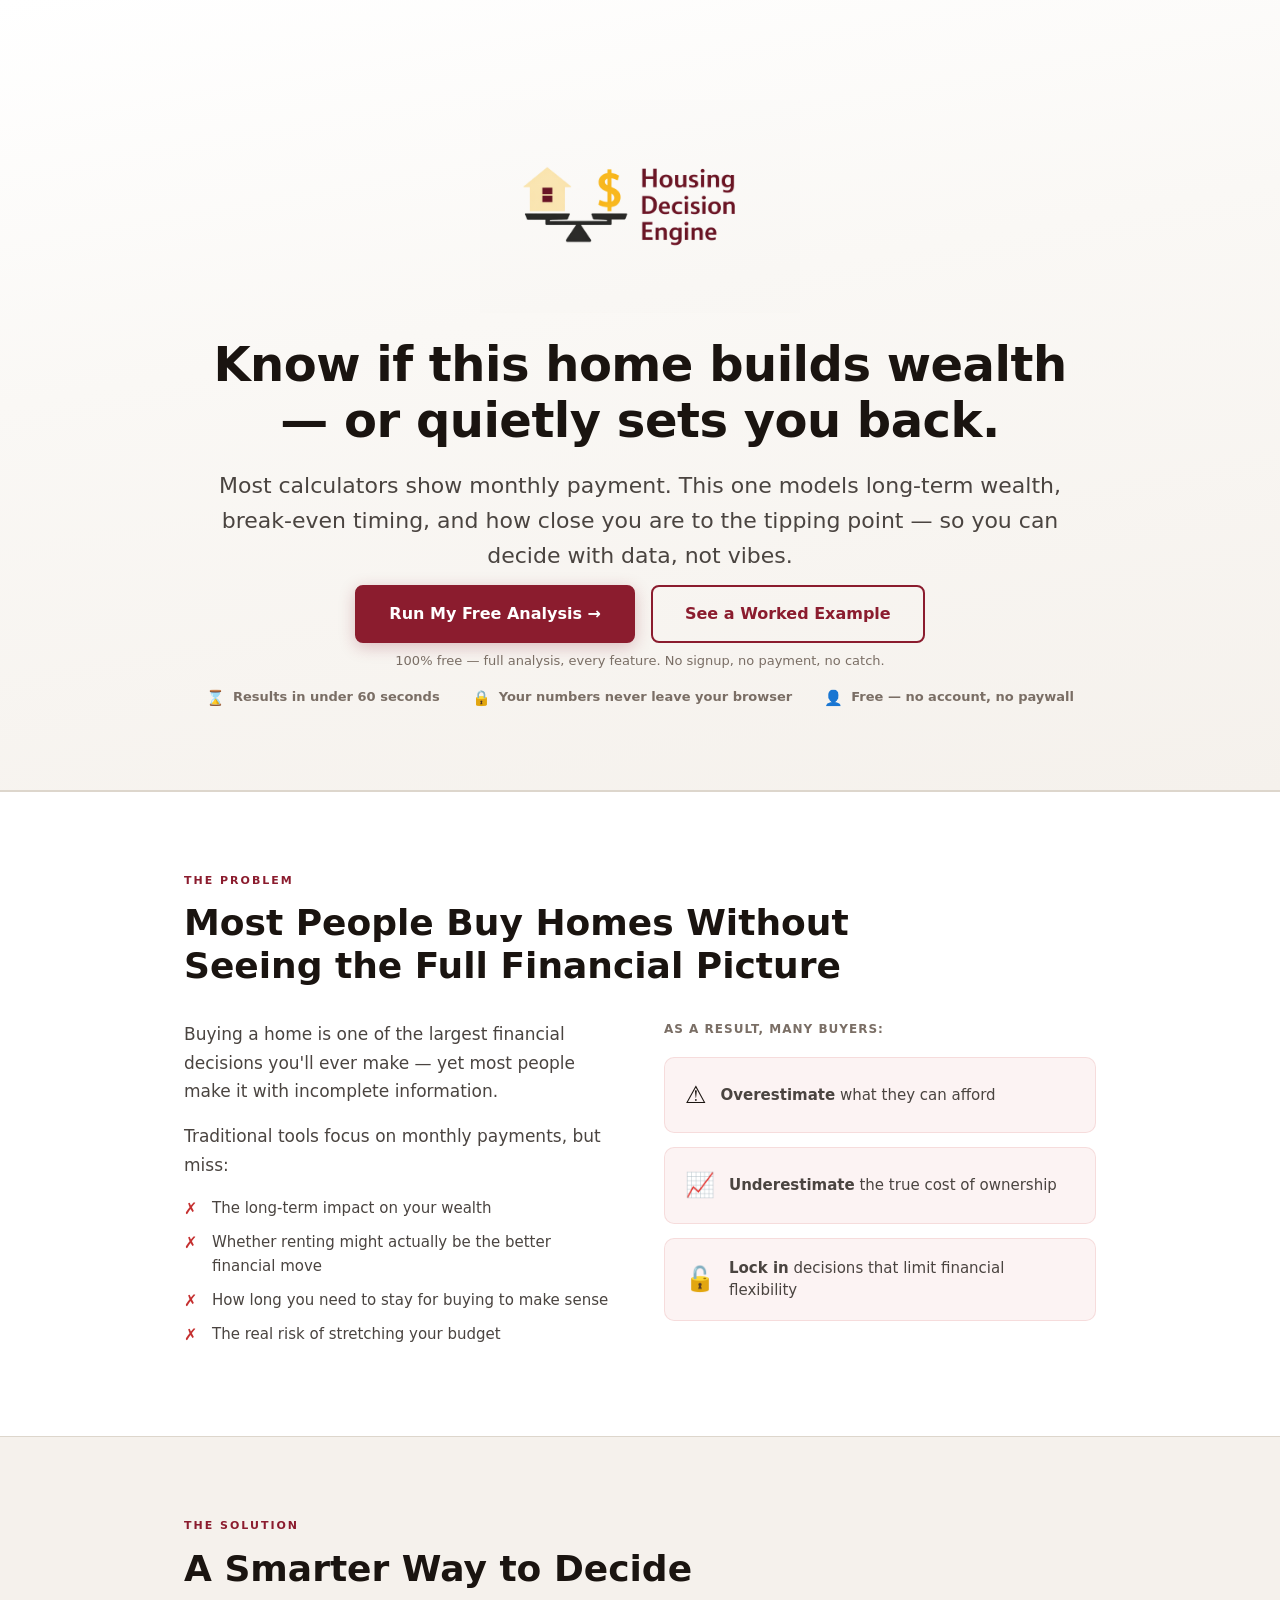
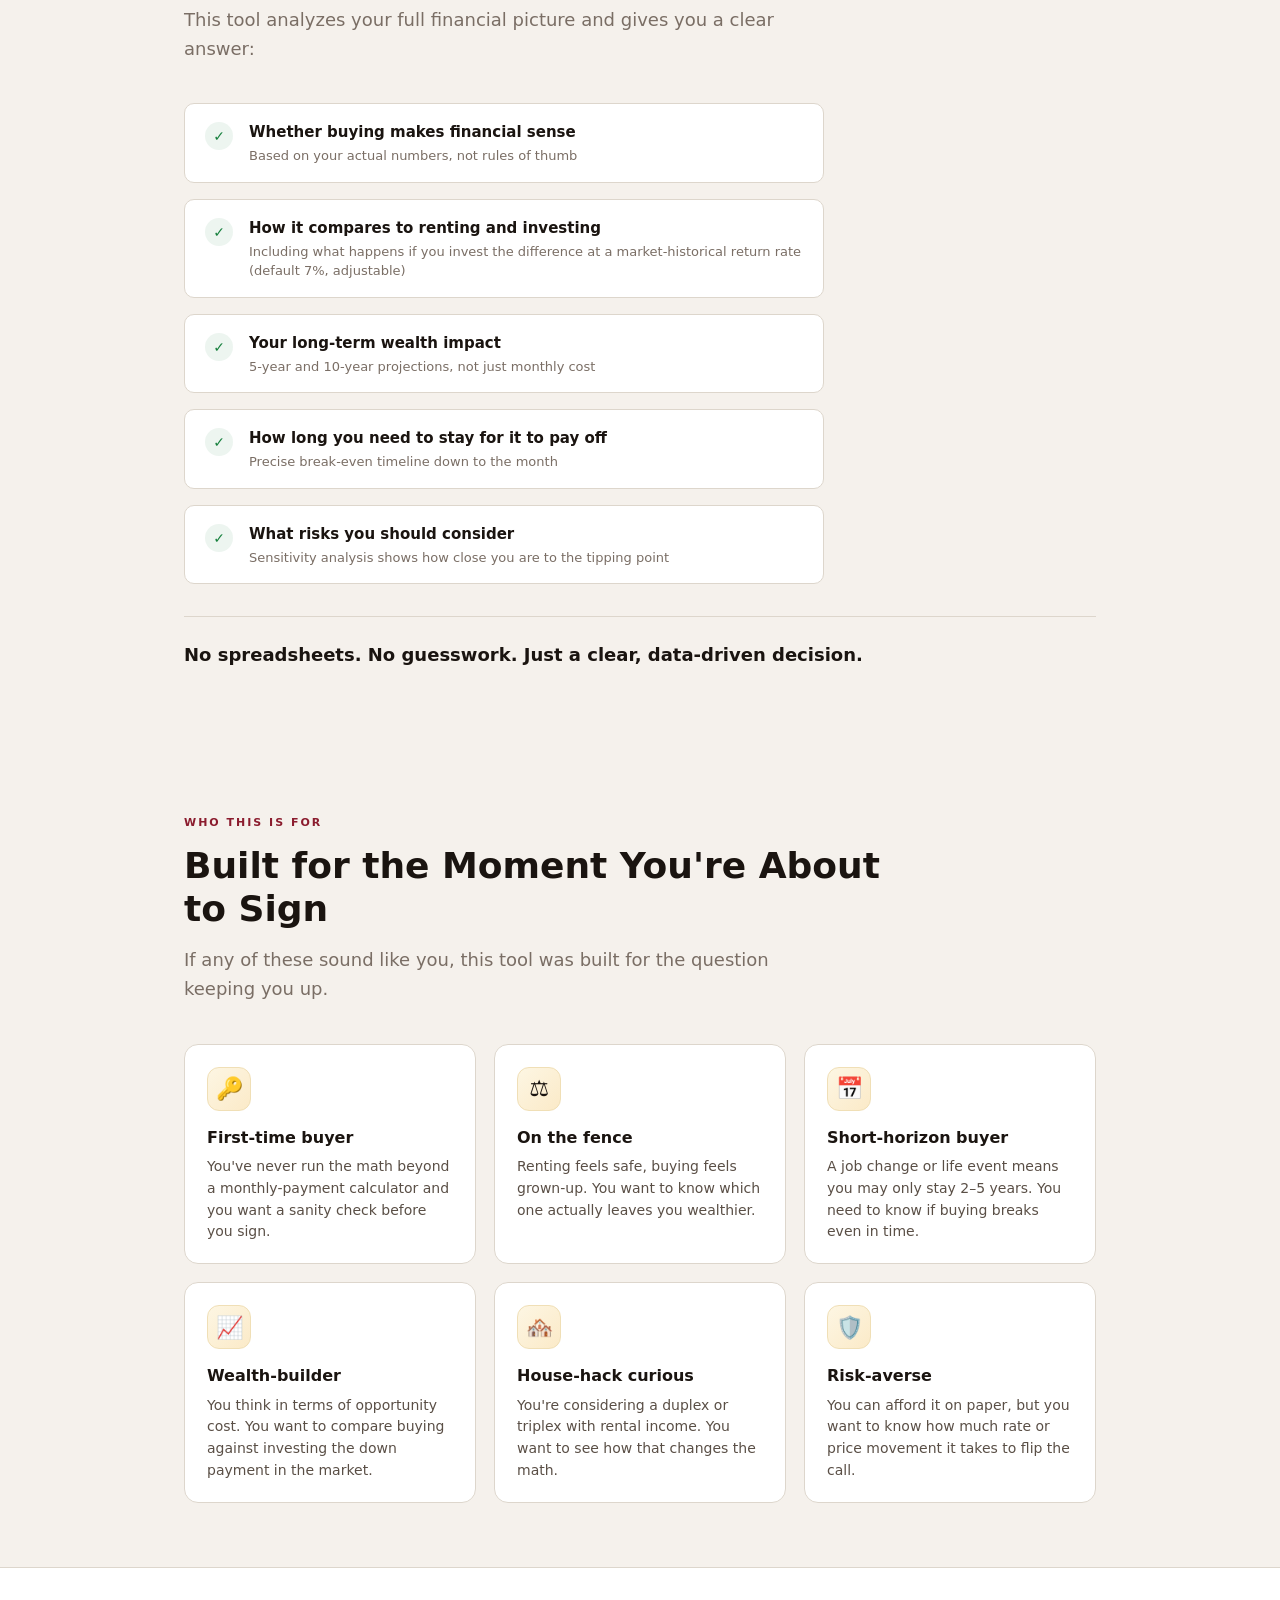
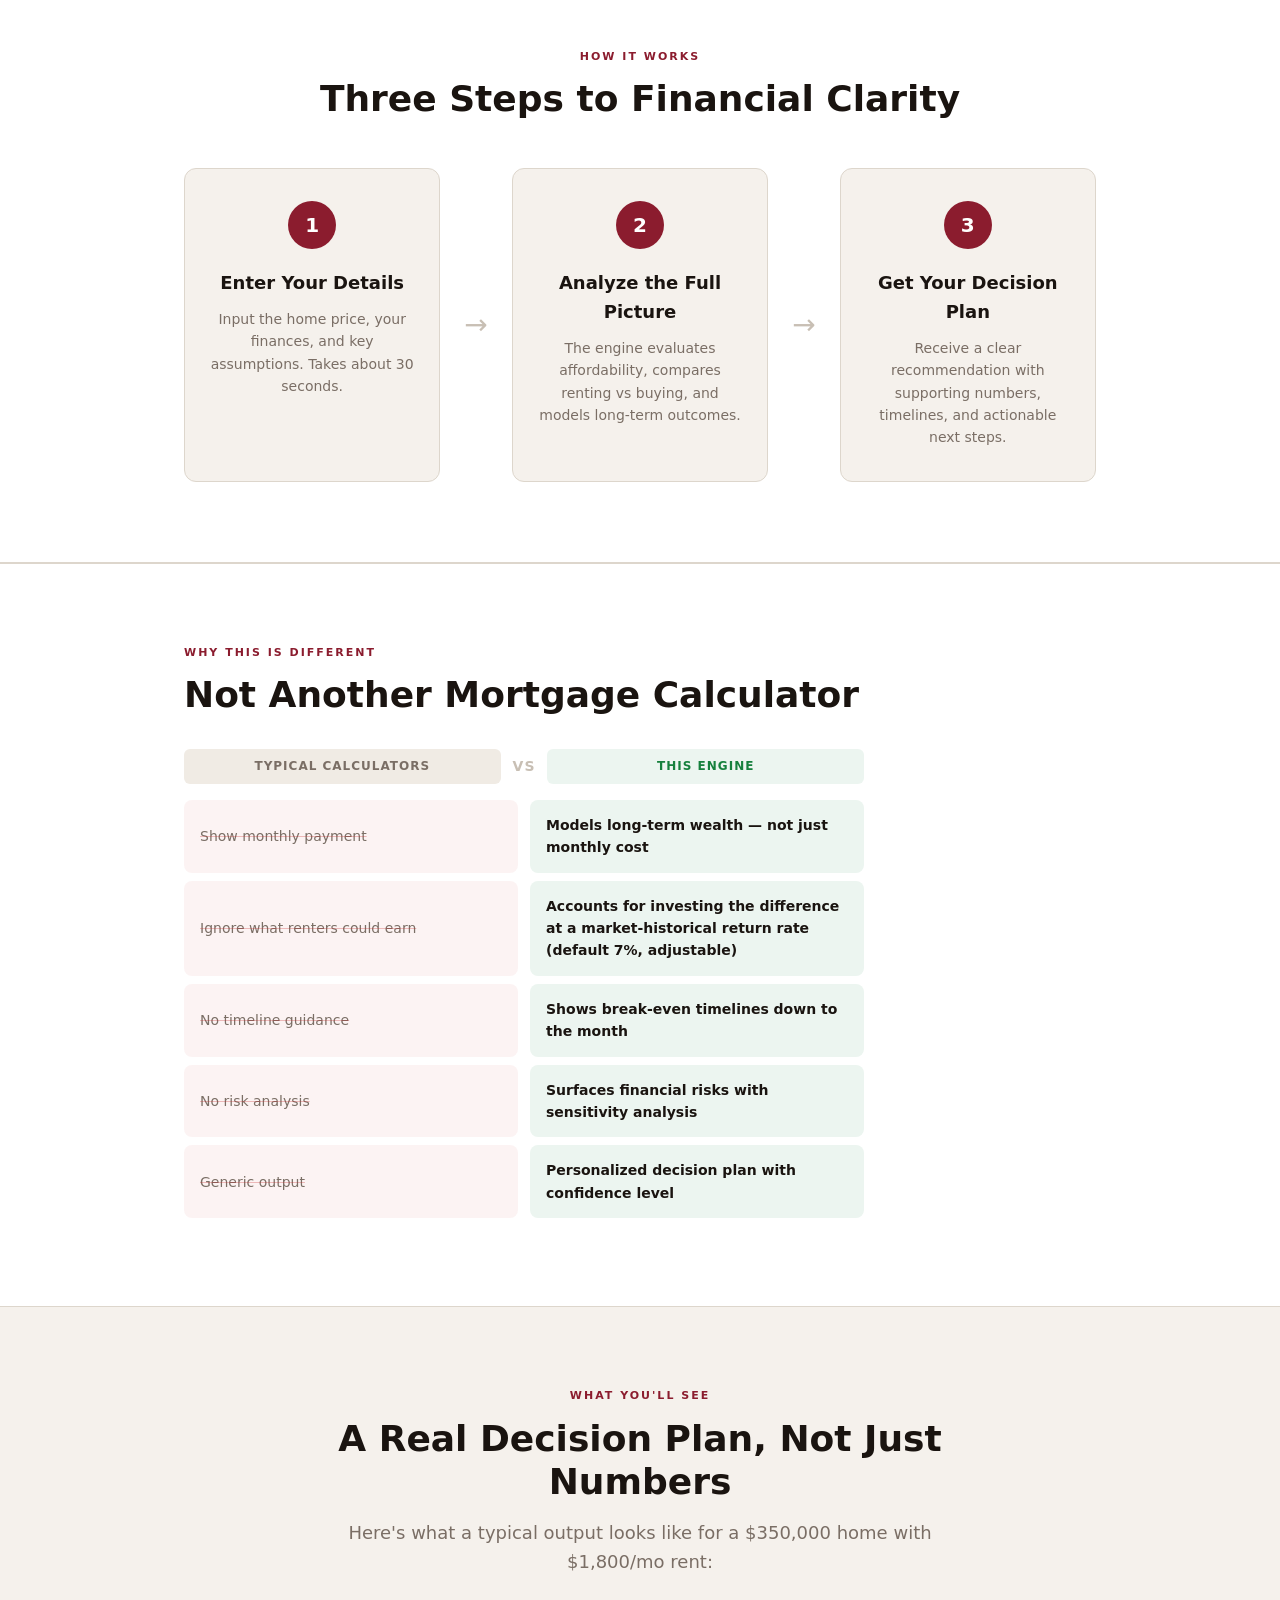
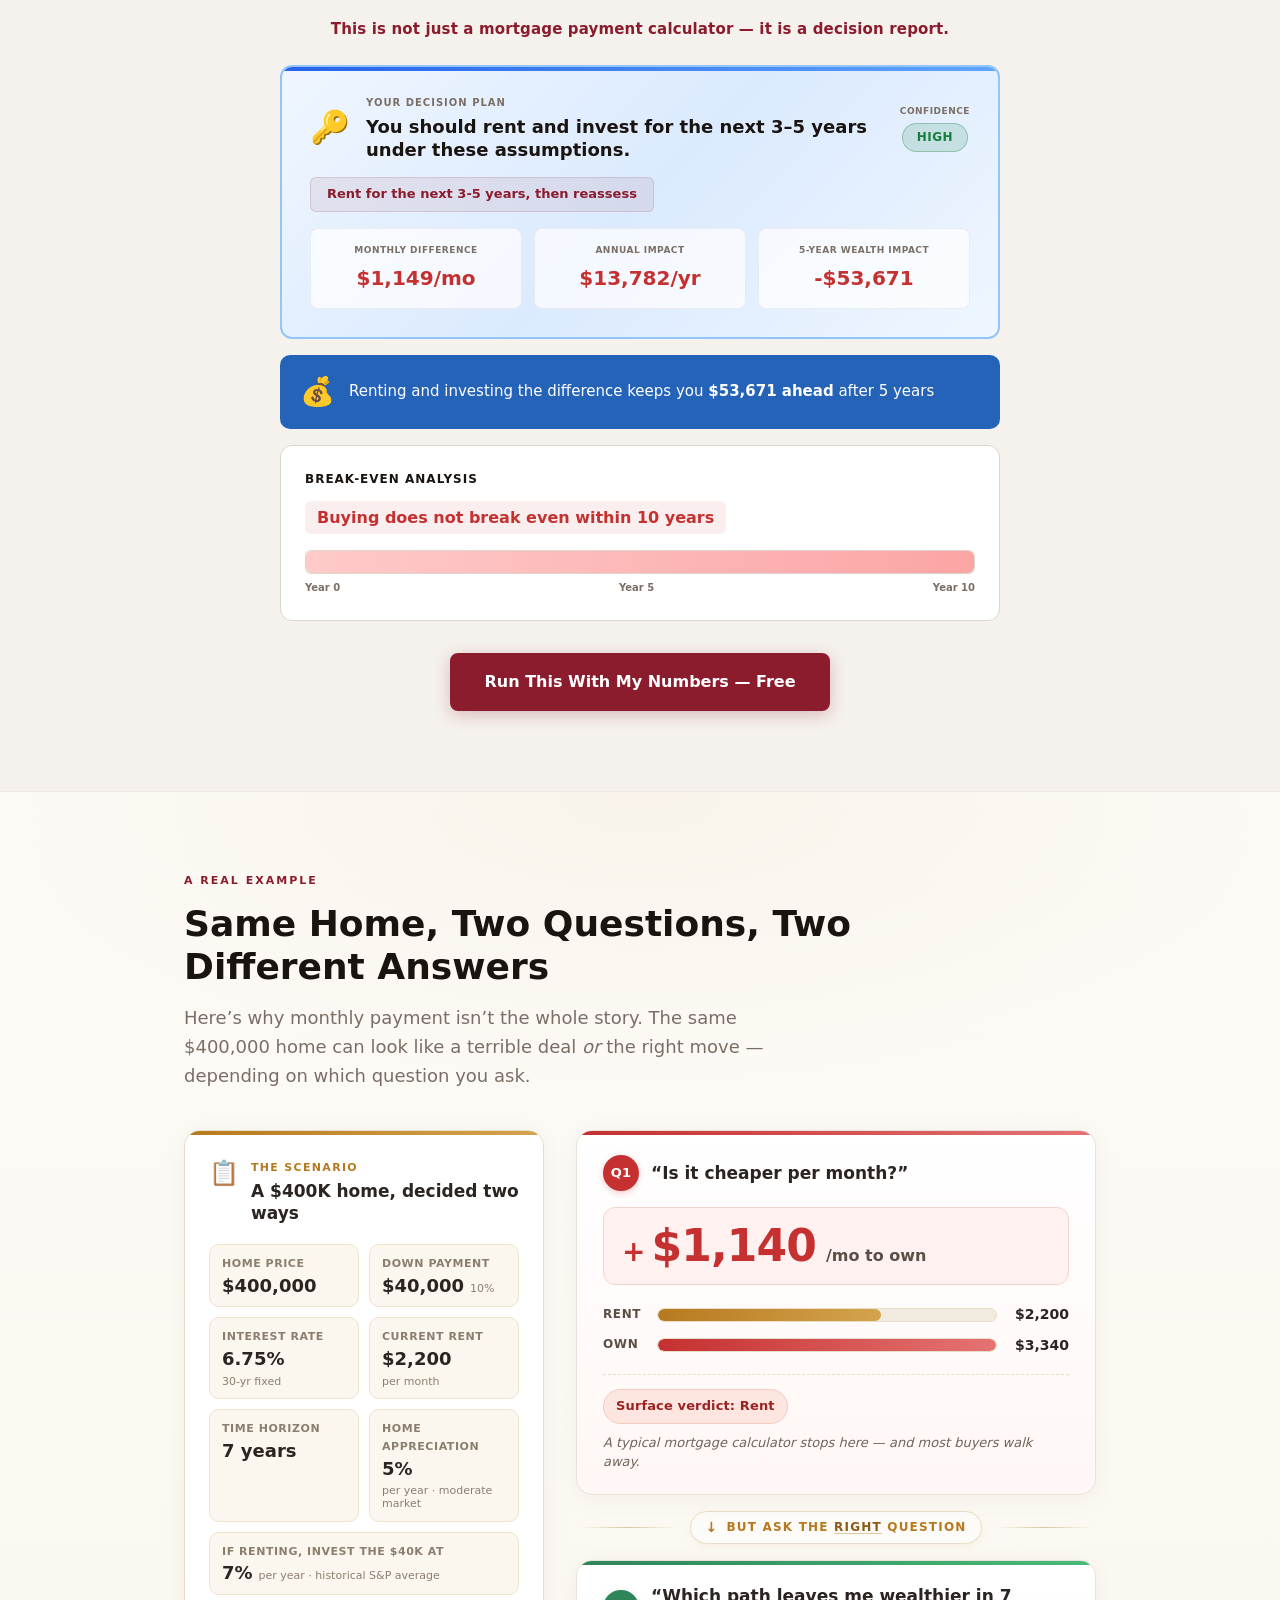
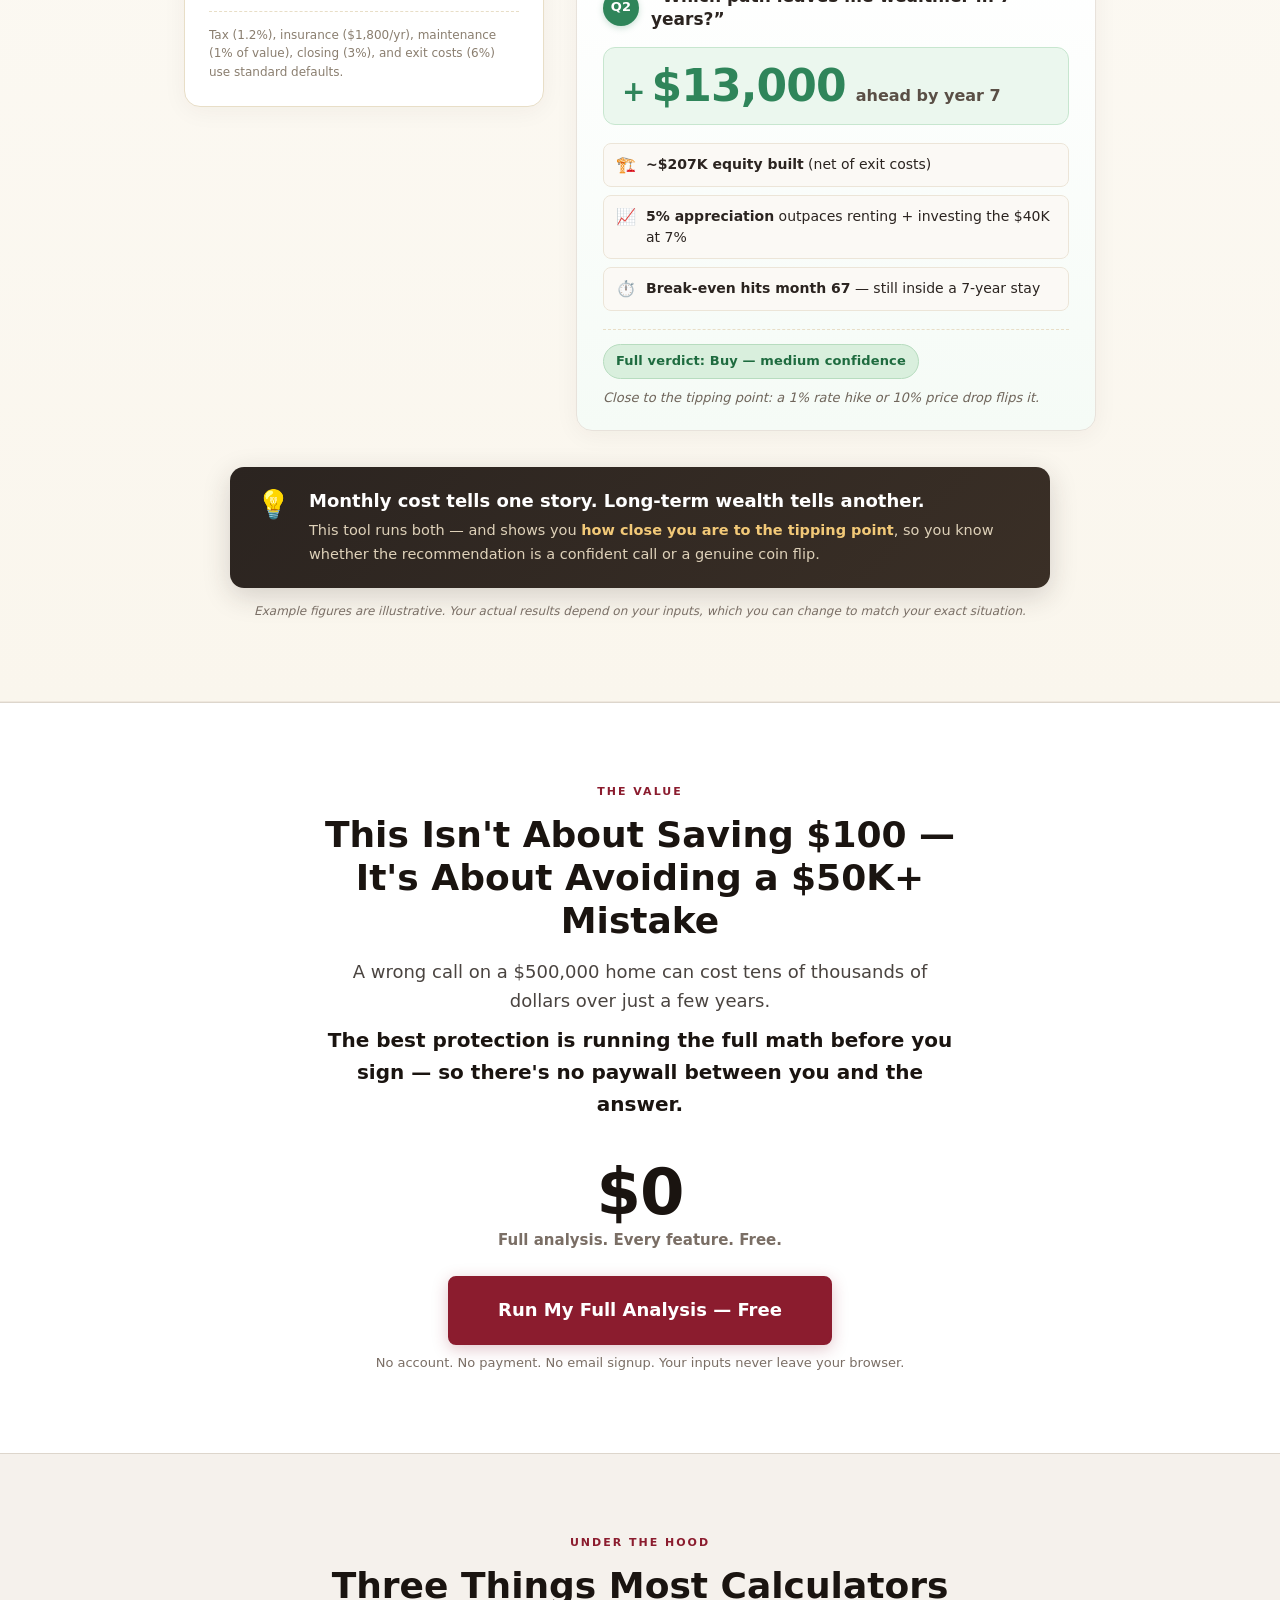
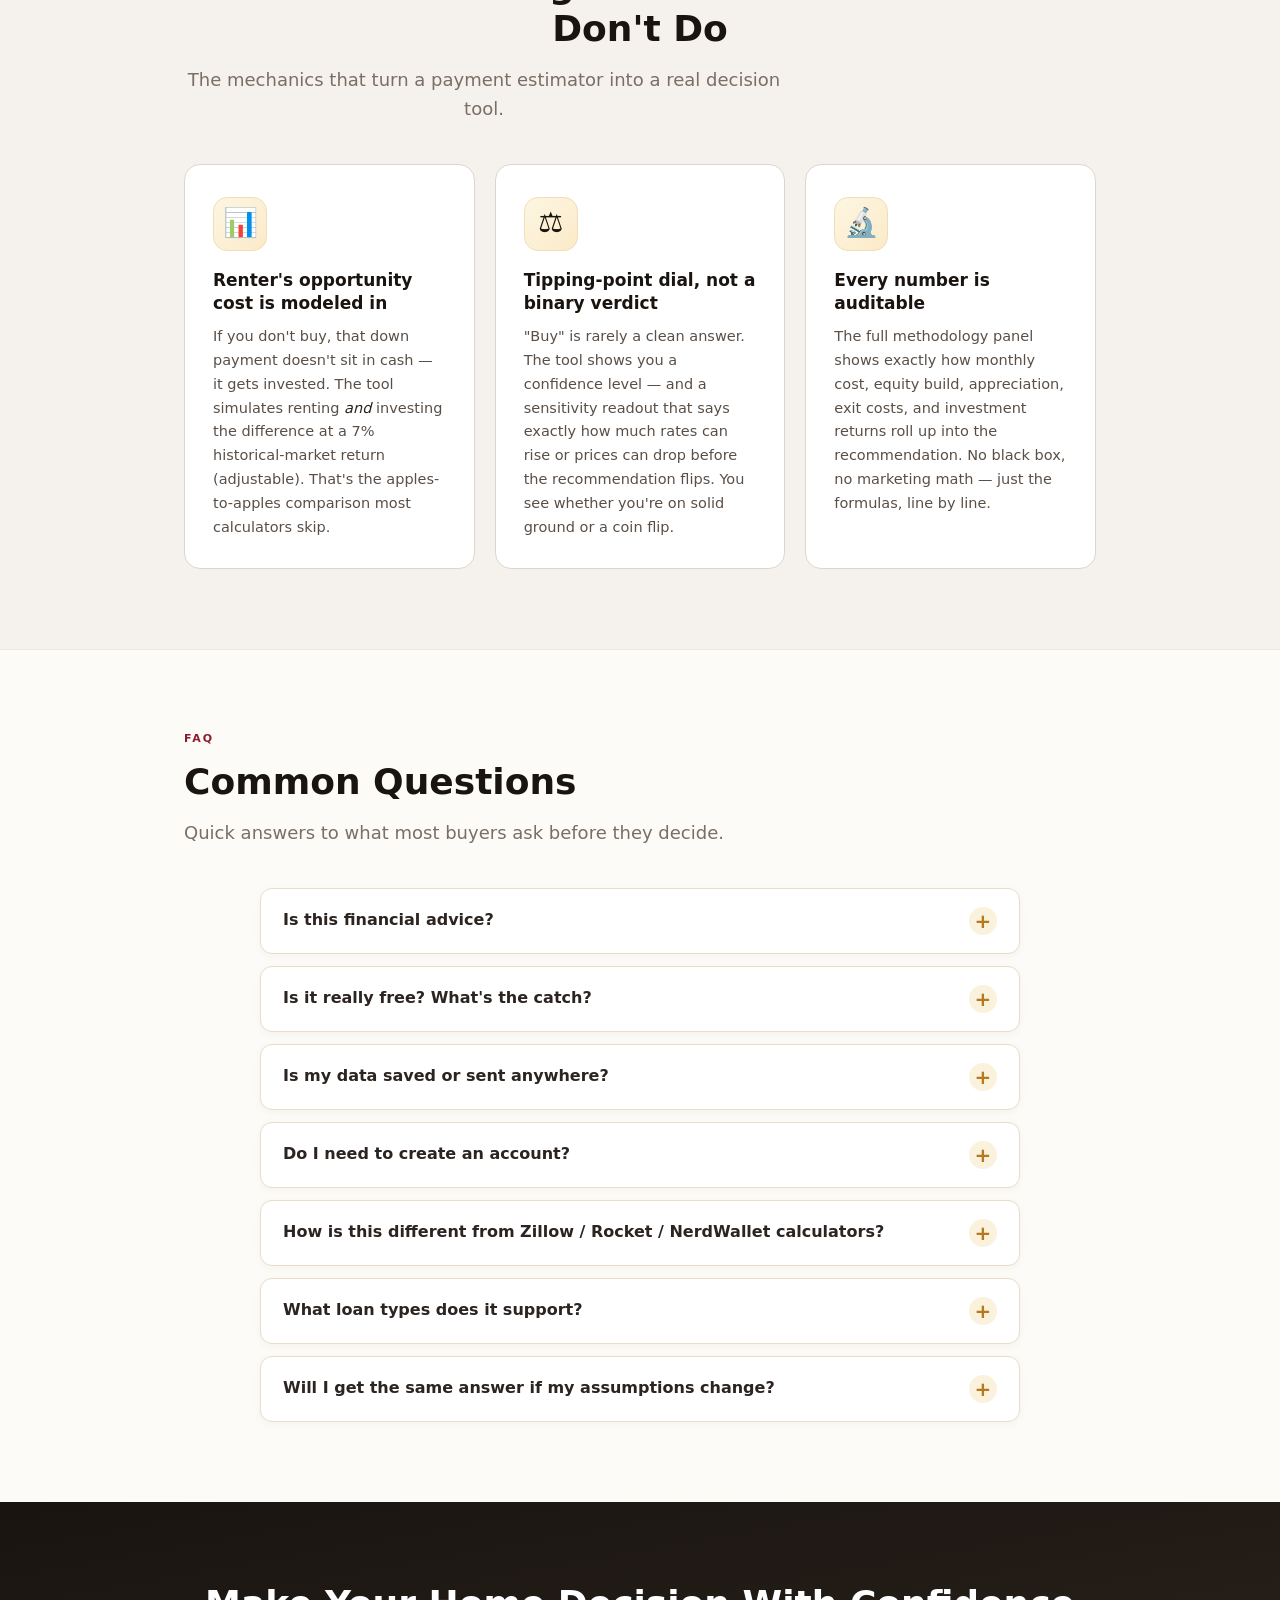
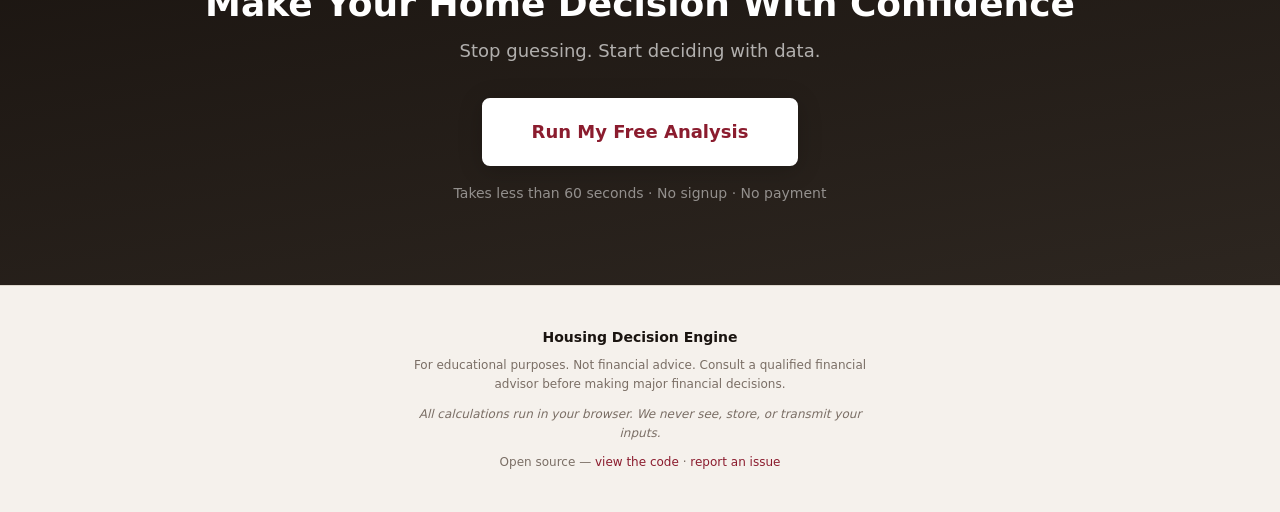
==== commit ea5b7e76: "Add files via upload" ====
--- a/index.html
+++ b/index.html
@@ -569,7 +569,7 @@
     <div class="footer-brand">Housing Decision Engine</div>
     <p class="footer-disclaimer">For educational purposes. Not financial advice. Consult a qualified financial advisor before making major financial decisions.</p>
     <p class="footer-privacy">All calculations run in your browser. We never see, store, or transmit your inputs.</p>
-    <p class="footer-contact">Contact: <a href="mailto:homebuyerdecisionengine@gmail.com">homebuyerdecisionengine@gmail.com</a></p>
+    <p class="footer-contact">Open source — <a href="https://github.com/ksaw-beep/Housing-Decision-Engine" target="_blank" rel="noopener">view the code</a> · <a href="https://github.com/ksaw-beep/Housing-Decision-Engine/issues" target="_blank" rel="noopener">report an issue</a></p>
   </div>
 </footer>
 
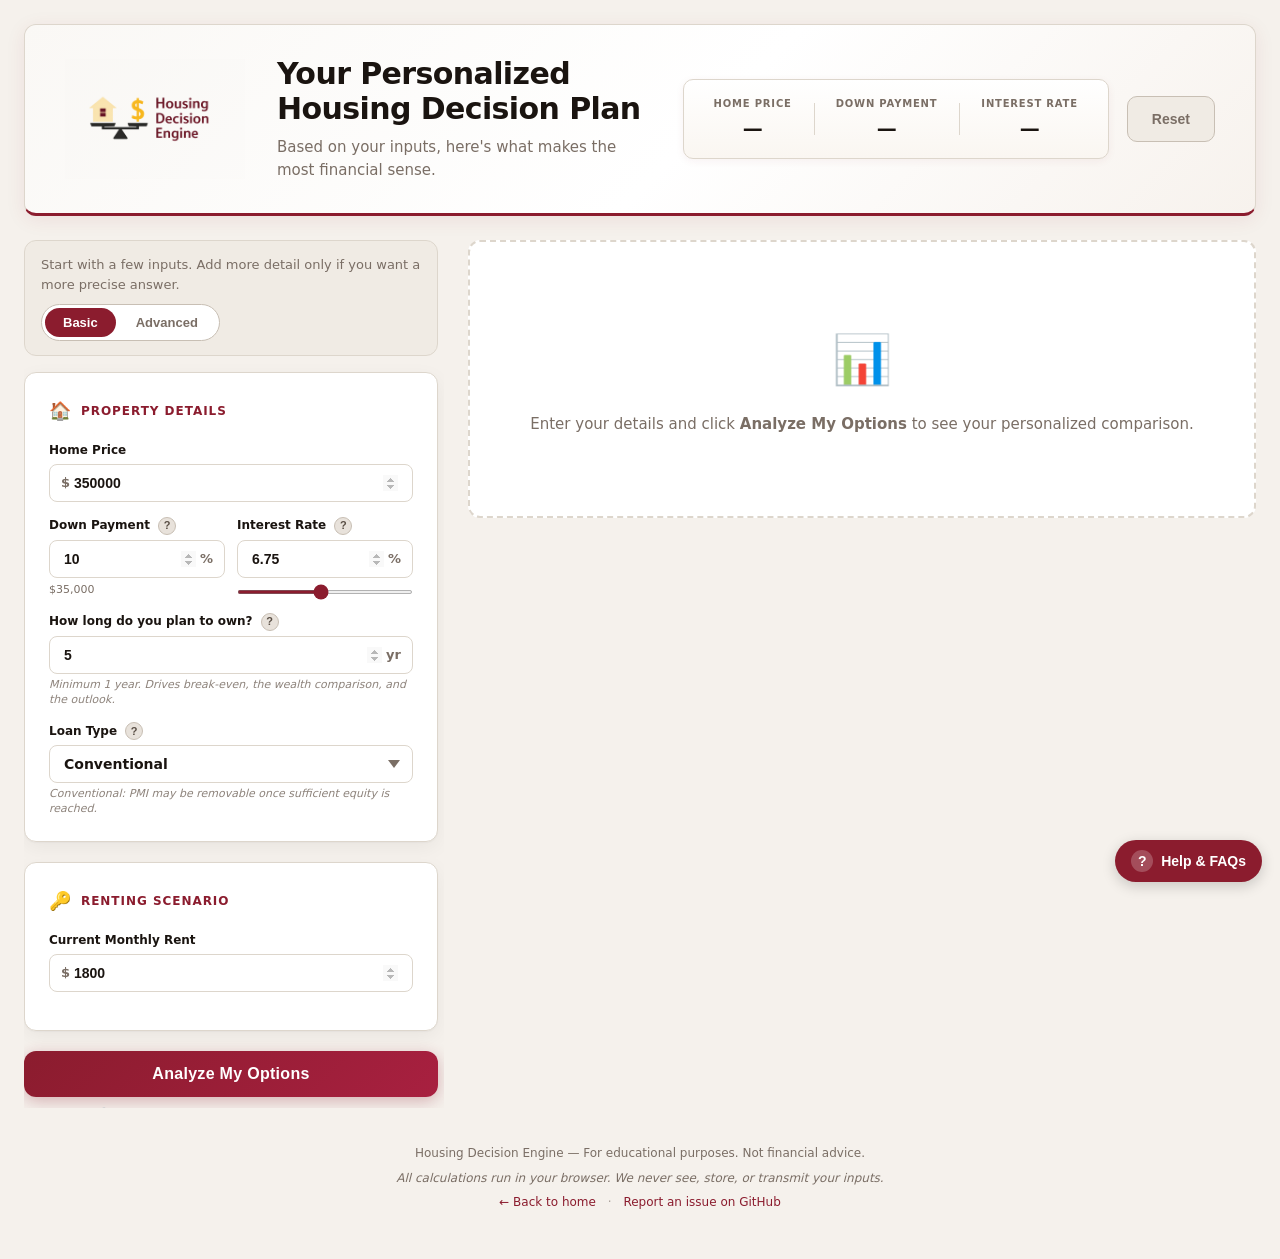
==== commit 4357e057: "Add files via upload" ====
--- a/index.html
+++ b/index.html
@@ -3,575 +3,988 @@
 <head>
 <meta charset="UTF-8">
 <meta name="viewport" content="width=device-width, initial-scale=1.0">
-<title>Housing Decision Engine — Should You Buy or Rent?</title>
-<meta name="description" content="Know whether buying this home will build your wealth or set you back. A decision engine for first-time homebuyers.">
-<link rel="icon" type="image/png" href="/assets/logo.png">
-<link rel="apple-touch-icon" href="/assets/logo.png">
-<link rel="stylesheet" href="style.css?v=7">
+<title>Housing Decision Engine</title>
+<link rel="icon" type="image/png" href="../assets/logo.png">
+<link rel="apple-touch-icon" href="../assets/logo.png">
+<link rel="stylesheet" href="style.css?v=19">
 </head>
 <body>
 
-<!-- ============ HERO ============ -->
-<section class="hero">
-  <div class="container">
-    <img src="assets/logo.png" alt="Housing Decision Engine" class="hero-logo">
-    <h1 class="hero-headline">Know if this home builds wealth — or quietly sets you back.</h1>
-    <p class="hero-sub">Most calculators show monthly payment. This one models long-term wealth, break-even timing, and how close you are to the tipping point — so you can decide with data, not vibes.</p>
-
-    <div class="hero-ctas">
-      <a href="app/index.html" class="btn btn-primary">Run My Free Analysis <span aria-hidden="true">→</span></a>
-      <a href="#example" class="btn btn-secondary">See a Worked Example</a>
+<div class="container">
+
+
+  <!-- HEADER -->
+  <header class="header">
+    <a href="../" class="header-logo-link" aria-label="Housing Decision Engine — home">
+      <img src="../assets/logo.png" alt="Housing Decision Engine" class="header-logo">
+    </a>
+    <div class="header-left">
+      <h1>Your Personalized Housing Decision Plan</h1>
+      <p class="subtitle">Based on your inputs, here's what makes the most financial sense.</p>
     </div>
-    <p class="hero-microcopy">100% free — full analysis, every feature. No signup, no payment, no catch.</p>
-    <div class="hero-proof">
-      <div class="hero-proof-item">
-        <span class="proof-icon">&#8987;</span>
-        <span>Results in under 60 seconds</span>
+    <div class="header-right">
+      <div class="scenario-summary" id="scenarioSummary">
+        <div class="scenario-item"><span class="scenario-label">Home Price</span><span class="scenario-value" id="sumHomePrice">—</span></div>
+        <div class="scenario-item"><span class="scenario-label">Down Payment</span><span class="scenario-value" id="sumDownPct">—</span></div>
+        <div class="scenario-item"><span class="scenario-label">Interest Rate</span><span class="scenario-value" id="sumRate">—</span></div>
       </div>
-      <div class="hero-proof-item">
-        <span class="proof-icon">&#128274;</span>
-        <span>Your numbers never leave your browser</span>
+      <button class="btn-reset" onclick="resetForm()">Reset</button>
+    </div>
+  </header>
+
+  <!-- MAIN LAYOUT -->
+  <div class="main-grid">
+
+    <!-- LEFT: INPUTS -->
+    <div class="inputs-panel">
+
+      <!-- MODE TOGGLE + GUIDANCE -->
+      <div class="mode-toggle-wrap">
+        <p class="mode-helper">Start with a few inputs. Add more detail only if you want a more precise answer.</p>
+        <div class="mode-toggle" role="tablist" aria-label="Input detail level">
+          <button type="button" class="mode-btn mode-btn-active" id="modeBasicBtn" role="tab" aria-selected="true" onclick="setInputMode('basic')">Basic</button>
+          <button type="button" class="mode-btn" id="modeAdvBtn" role="tab" aria-selected="false" onclick="setInputMode('advanced')">Advanced</button>
+        </div>
       </div>
-      <div class="hero-proof-item">
-        <span class="proof-icon">&#128100;</span>
-        <span>Free — no account, no paywall</span>
+
+      <div class="panel">
+        <div class="panel-header">
+          <span class="panel-icon" aria-hidden="true">🏠</span>
+          <h2 class="panel-title">Property Details</h2>
+        </div>
+        <div class="input-group">
+          <label for="homePrice">Home Price</label>
+          <div class="input-wrap dollar">
+            <input type="number" id="homePrice" value="350000" min="0" step="5000">
+          </div>
+        </div>
+        <div class="input-row-2">
+          <div class="input-group">
+            <label for="downPaymentPct">Down Payment
+              <span class="tip-wrap">
+                <button type="button" class="tip-btn" aria-label="More info about Down Payment" aria-describedby="tip-downpayment" title="Down Payment" onclick="tipToggle(this)">?</button>
+                <span class="tip-content" role="tooltip" id="tip-downpayment">The cash you put down at closing. Below 20% you'll typically pay mortgage insurance (PMI on Conventional, MIP on FHA) until enough equity builds. Enter 0–100%.</span>
+              </span>
+            </label>
+            <div class="input-wrap percent">
+              <input type="number" id="downPaymentPct" value="10" min="0" max="100" step="0.5">
+            </div>
+            <span class="input-hint" id="downPaymentAmt">$35,000</span>
+            <span class="input-bench loan-type-note" id="loanTypeNote" style="display:none;">⚠ With less than 20% down, FHA may save you money. Compare loan types below.</span>
+          </div>
+          <div class="input-group">
+            <label for="interestRate">Interest Rate
+              <span class="tip-wrap">
+                <button type="button" class="tip-btn" aria-label="More info about Interest Rate" aria-describedby="tip-rate" title="Interest Rate" onclick="tipToggle(this)">?</button>
+                <span class="tip-content" role="tooltip" id="tip-rate">Your annual mortgage interest rate. Use today's market rates as a starting point; actual rates depend on credit, down payment, loan type, and lender. Try a range using the slider.</span>
+              </span>
+            </label>
+            <div class="input-wrap percent">
+              <input type="number" id="interestRate" value="6.75" min="0" max="15" step="0.125">
+            </div>
+            <input type="range" id="interestRateSlider" min="2" max="12" step="0.125" value="6.75" class="rate-slider" aria-label="Interest rate slider">
+            <span class="input-bench credit-rate-note" id="creditRateNote" style="display:none;"></span>
+          </div>
+        </div>
+        <div class="input-group">
+          <label for="timeHorizon">How long do you plan to own?
+            <span class="tip-wrap">
+              <button type="button" class="tip-btn" aria-label="More info about ownership horizon" aria-describedby="tip-horizon" title="Ownership Horizon" onclick="tipToggle(this)">?</button>
+              <span class="tip-content" role="tooltip" id="tip-horizon">How many years you expect to hold this property. A longer horizon gives equity and appreciation more time to outweigh upfront and selling costs.</span>
+            </span>
+          </label>
+          <div class="input-wrap years">
+            <input type="number" id="timeHorizon" value="5" min="1" max="40" step="1">
+          </div>
+          <span class="input-bench">Minimum 1 year. Drives break-even, the wealth comparison, and the outlook.</span>
+        </div>
+        <div class="input-group advanced-only">
+          <label for="propertyState">Property State</label>
+          <div class="input-wrap select">
+            <select id="propertyState"></select>
+          </div>
+          <span class="input-bench">Benchmark starting point only — use your best estimate for the specific property when possible.</span>
+        </div>
+        <div class="input-row-2 advanced-only">
+          <div class="input-group">
+            <label for="closingCostsPct">Closing Costs
+              <span class="tip-wrap">
+                <button type="button" class="tip-btn" aria-label="More info about Closing Costs" aria-describedby="tip-closing" title="Closing Costs" onclick="tipToggle(this)">?</button>
+                <span class="tip-content" role="tooltip" id="tip-closing">Lender fees, title insurance, taxes, and escrow due at closing, expressed as a percent of home price. Typical range is 2–5%.</span>
+              </span>
+            </label>
+            <div class="input-wrap percent">
+              <input type="number" id="closingCostsPct" value="3" min="0" max="10" step="0.5">
+            </div>
+            <span class="input-hint" id="closingCostsAmt">$10,500</span>
+            <span class="input-bench">Typical range is 2–5% of home price.</span>
+          </div>
+          <div class="input-group">
+            <label for="sellingCostsPct">Exit Costs at Sale (% of sale price)
+              <span class="tip-wrap">
+                <button type="button" class="tip-btn" aria-label="More info about Exit Costs at Sale" aria-describedby="tip-selling" title="Exit Costs at Sale" onclick="tipToggle(this)">?</button>
+                <span class="tip-content" role="tooltip" id="tip-selling">Applied at the end of your time horizon to reflect the cost of converting the home back to cash — agent commissions, transfer/recording taxes, title/escrow seller fees. Without this, the buy side gets credit for equity you couldn&#x2019;t actually realize. Typical range: 5–8%. Set to 0% only if modeling a permanent hold.</span>
+              </span>
+            </label>
+            <div class="input-wrap percent">
+              <input type="number" id="sellingCostsPct" value="6" min="0" max="15" step="0.5">
+            </div>
+            <span class="input-bench">Agent commissions + transfer taxes + title fees. Typical: 5–8%. Applied at end of time horizon.</span>
+          </div>
+        </div>
+        <div class="input-row-2 advanced-only">
+          <div class="input-group">
+            <label for="costInflationPct">Ownership Cost Inflation
+              <span class="tip-wrap">
+                <button type="button" class="tip-btn" aria-label="More info about Ownership Cost Inflation" aria-describedby="tip-costinfl" title="Ownership Cost Inflation" onclick="tipToggle(this)">?</button>
+                <span class="tip-content" role="tooltip" id="tip-costinfl">How fast property tax, insurance, maintenance, and HOA dues rise each year. Rent has its own growth rate; this keeps the ownership side honest too. Mortgage principal &amp; interest stay fixed.</span>
+              </span>
+            </label>
+            <div class="input-wrap percent">
+              <input type="number" id="costInflationPct" value="3" min="0" max="15" step="0.5">
+            </div>
+            <span class="input-bench">Per year, on tax / insurance / maintenance / HOA. Typical: 2–4%.</span>
+          </div>
+          <div class="input-group">
+            <label for="investTaxPct">Tax on Investment Gains
+              <span class="tip-wrap">
+                <button type="button" class="tip-btn" aria-label="More info about Tax on Investment Gains" aria-describedby="tip-investtax" title="Tax on Investment Gains" onclick="tipToggle(this)">?</button>
+                <span class="tip-content" role="tooltip" id="tip-investtax">Applied to the renter's (and buyer's) investment gains at the end of the horizon. Gains on a primary home are usually tax-free up to $250K/$500K, so ignoring this tilts the math toward renting. 15% is the common long-term capital gains rate; use 0% if investing in a Roth or you'd never sell.</span>
+              </span>
+            </label>
+            <div class="input-wrap percent">
+              <input type="number" id="investTaxPct" value="15" min="0" max="50" step="1">
+            </div>
+            <span class="input-bench">Long-term capital gains. Typical: 15% (0% or 20% at the extremes).</span>
+          </div>
+        </div>
+        <div class="input-row-2 advanced-only">
+          <div class="input-group">
+            <label for="loanTerm">Loan Term</label>
+            <div class="input-wrap years">
+              <input type="number" id="loanTerm" value="30" min="1" max="50">
+            </div>
+          </div>
+          <div class="input-group">
+            <label for="homeAppreciation">Appreciation
+              <span class="tip-wrap">
+                <button type="button" class="tip-btn" aria-label="More info about Home Appreciation" aria-describedby="tip-appreciation" title="Home Appreciation" onclick="tipToggle(this)">?</button>
+                <span class="tip-content" role="tooltip" id="tip-appreciation">Estimated annual rise in your home's value. Long-run U.S. average is ~3–4%. Enter a negative value to model a declining market.</span>
+              </span>
+            </label>
+            <div class="input-wrap percent">
+              <input type="number" id="homeAppreciation" value="3" min="-5" max="15" step="0.5">
+            </div>
+            <span class="input-bench">Long-run U.S. average: ~3–4% per year</span>
+          </div>
+        </div>
+        <div class="input-group advanced-only">
+          <label for="creditProfile">Credit Score Range
+            <span class="tip-wrap">
+              <button type="button" class="tip-btn" aria-label="More info about Credit Score Range" aria-describedby="tip-credit" title="Credit Score Range" onclick="tipToggle(this)">?</button>
+              <span class="tip-content" role="tooltip" id="tip-credit">Used to estimate your PMI rate for planning purposes only — not a lender quote. Lower scores typically mean higher PMI and a higher interest rate in the real market.</span>
+            </span>
+          </label>
+          <div class="input-wrap select">
+            <select id="creditProfile">
+              <option value="760+">760+</option>
+              <option value="740-759" selected>740–759</option>
+              <option value="700-739">700–739</option>
+              <option value="660-699">660–699</option>
+              <option value="below660">Below 660</option>
+            </select>
+          </div>
+          <span class="input-bench" id="pmiBench">Est. PMI: —</span>
+          <span class="input-bench">Used to estimate PMI for planning purposes — not a lender quote.</span>
+        </div>
+        <div class="input-group">
+          <label for="loanType">Loan Type
+            <span class="tip-wrap">
+              <button type="button" class="tip-btn" aria-label="More info about Loan Type" aria-describedby="tip-loantype" title="Loan Type" onclick="tipToggle(this)">?</button>
+              <span class="tip-content" role="tooltip" id="tip-loantype">Conventional loans use PMI that can be removed once you reach 20% equity. FHA loans allow lower down payments but charge ongoing MIP — often for the life of the loan when the original down payment is under 10%.</span>
+            </span>
+          </label>
+          <div class="input-wrap select">
+            <select id="loanType">
+              <option value="Conventional" selected>Conventional</option>
+              <option value="FHA">FHA</option>
+              <option value="VA">VA (eligible veterans / service members)</option>
+              <option value="Jumbo">Jumbo (loan exceeds conforming limit)</option>
+            </select>
+          </div>
+          <span class="input-bench" id="loanTypeBench">Conventional: PMI may be removable once sufficient equity is reached.</span>
+        </div>
+      </div>
+
+      <div class="panel advanced-only">
+        <div class="panel-header">
+          <span class="panel-icon" aria-hidden="true">💰</span>
+          <h2 class="panel-title">Ownership Costs</h2>
+        </div>
+        <div class="input-row-2">
+          <div class="input-group">
+            <label for="propertyTax">Property Tax Rate (annual % of home value)
+              <span class="tip-wrap">
+                <button type="button" class="tip-btn" aria-label="More info about Property Tax Rate" aria-describedby="tip-propertytax" title="Property Tax Rate" onclick="tipToggle(this)">?</button>
+                <span class="tip-content" role="tooltip" id="tip-propertytax">Enter your best estimate. Property taxes vary significantly by location. Use the state dropdown above as a starting point.</span>
+              </span>
+            </label>
+            <div class="input-wrap percent">
+              <input type="number" id="propertyTax" value="1.2" min="0" max="5" step="0.1">
+            </div>
+            <span class="input-hint" id="propertyTaxAmt">$350/mo</span>
+            <span class="input-bench" id="propertyTaxBench">State average: —</span>
+          </div>
+          <div class="input-group">
+            <label for="insurance">Insurance (Annual $)</label>
+            <div class="input-wrap dollar">
+              <input type="number" id="insurance" value="1800" min="0" step="100">
+            </div>
+            <span class="input-bench">Typical range: ~$1,200–$2,500/year for single-family</span>
+          </div>
+        </div>
+        <div class="input-row-2">
+          <div class="input-group">
+            <label for="maintenance">Maintenance (% of home value, annual)</label>
+            <div class="input-wrap percent">
+              <input type="number" id="maintenance" value="1" min="0" max="5" step="0.25">
+            </div>
+            <span class="input-hint" id="maintenanceAmt">$292/mo</span>
+            <span class="input-bench">Common planning rule: ~1% of home value per year</span>
+          </div>
+          <div class="input-group">
+            <label for="hoa">HOA (Monthly)</label>
+            <div class="input-wrap dollar">
+              <input type="number" id="hoa" value="0" min="0" step="25">
+            </div>
+          </div>
+        </div>
+      </div>
+
+      <div class="panel">
+        <div class="panel-header">
+          <span class="panel-icon" aria-hidden="true">🔑</span>
+          <h2 class="panel-title">Renting Scenario</h2>
+        </div>
+        <div class="input-group">
+          <label for="currentRent">Current Monthly Rent</label>
+          <div class="input-wrap dollar">
+            <input type="number" id="currentRent" value="1800" min="0" step="50">
+          </div>
+        </div>
+        <div class="input-row-2 advanced-only">
+          <div class="input-group">
+            <label for="rentGrowth">Annual Rent Growth</label>
+            <div class="input-wrap percent">
+              <input type="number" id="rentGrowth" value="3" min="0" max="15" step="0.5">
+            </div>
+            <span class="input-bench">Long-run U.S. average: ~3% per year</span>
+          </div>
+          <div class="input-group">
+            <label for="investReturn">Investment Return (%)
+              <span class="tip-wrap">
+                <button type="button" class="tip-btn" aria-label="More info about Investment Return" aria-describedby="tip-investret" title="Investment Return" onclick="tipToggle(this)">?</button>
+                <span class="tip-content" role="tooltip" id="tip-investret">The annual return a renter could earn by investing their down payment and monthly savings in a diversified portfolio. 7% is a historical broad-market estimate — lower it for a more conservative scenario.</span>
+              </span>
+            </label>
+            <div class="input-wrap percent">
+              <input type="number" id="investReturn" value="7" min="0" max="20" step="0.5">
+            </div>
+            <span class="input-bench">Historical market returns vary. Try 3–10%.</span>
+          </div>
+        </div>
+      </div>
+
+      <div class="panel advanced-only">
+        <div class="panel-header">
+          <span class="panel-icon" aria-hidden="true">🏘️</span>
+          <h2 class="panel-title">House Hack (Multi-Family)</h2>
+        </div>
+        <p class="panel-subtitle hack-na" id="hackSubtitle"><strong>N/A —</strong> no rental income entered. Add a gross monthly rental amount below to activate house hack analysis.</p>
+        <div class="input-group">
+          <label for="rentalIncome">Gross Monthly Rental Income (Other Units)</label>
+          <div class="input-wrap dollar">
+            <input type="number" id="rentalIncome" value="0" min="0" step="50">
+          </div>
+          <span class="input-hint">Enter gross rent before vacancy or expenses. Set $0 for single-family.</span>
+          <span class="input-bench" id="rentalIncomeHelper" style="display:none;">This is your gross rent — vacancy rate and operating costs (below) reduce it to a net figure before it enters the calculation. Default: 5% vacancy, 25% operating costs.</span>
+        </div>
+        <div class="input-row-2" id="hackRealismRow" style="display:none;">
+          <div class="input-group">
+            <label for="vacancyPct">Vacancy Rate
+              <span class="tip-wrap">
+                <button type="button" class="tip-btn" aria-label="More info about Vacancy Rate" aria-describedby="tip-vacancy" onclick="tipToggle(this)">?</button>
+                <span class="tip-content" role="tooltip" id="tip-vacancy">Percentage of time the unit sits empty between tenants. Even a few weeks per year adds up. Typical range: 5–10%.</span>
+              </span>
+            </label>
+            <div class="input-wrap percent">
+              <input type="number" id="vacancyPct" value="5" min="0" max="100" step="1">
+            </div>
+            <span class="input-bench">Typical: 5–10%</span>
+          </div>
+          <div class="input-group">
+            <label for="expenseRatioPct">Operating Costs (% of rent)
+              <span class="tip-wrap">
+                <button type="button" class="tip-btn" aria-label="More info about Operating Costs" aria-describedby="tip-expratio" onclick="tipToggle(this)">?</button>
+                <span class="tip-content" role="tooltip" id="tip-expratio">The share of rental income consumed by repairs, turnover, management fees, and other operating costs. 25% is a common planning estimate. Does not include mortgage or taxes.</span>
+              </span>
+            </label>
+            <div class="input-wrap percent">
+              <input type="number" id="expenseRatioPct" value="25" min="0" max="100" step="1">
+            </div>
+            <span class="input-bench">Typical: 20–30%</span>
+          </div>
+        </div>
+        <div class="input-group" id="rentalUnitsGroup" style="display:none;">
+          <label for="rentalUnits">Number of Units You'll Rent Out</label>
+          <div class="input-wrap">
+            <input type="number" id="rentalUnits" value="1" min="1" max="10" step="1">
+          </div>
+          <span class="input-bench">Not counting the unit you live in. Used to estimate what your own unit rents for if you move out.</span>
+        </div>
+        <div class="input-group" id="moveOutGroup" style="display:none;">
+          <label for="moveOutYear">When do you plan to move out and rent your unit?</label>
+          <div class="input-wrap select">
+            <select id="moveOutYear">
+              <option value="0" selected>Never (I stay in the property)</option>
+              <option value="1">After 1 year</option>
+              <option value="2">After 2 years</option>
+              <option value="3">After 3 years</option>
+              <option value="5">After 5 years</option>
+            </select>
+          </div>
+          <span class="input-bench">When you move out, your unit is rented too (estimated at the average rent of your other units) — and you start paying rent elsewhere, just like the renter. Both show up in the wealth chart from that year.</span>
+          <div class="move-out-warn" id="moveOutWarn" role="status" aria-live="polite" style="display:none;"></div>
+        </div>
+      </div>
+
+      <div class="panel advanced-only">
+        <div class="panel-header">
+          <span class="panel-icon" aria-hidden="true">📋</span>
+          <h2 class="panel-title">Affordability Check (Optional)</h2>
+        </div>
+        <div class="input-row-2">
+          <div class="input-group">
+            <label for="annualIncome">Annual Household Income</label>
+            <div class="input-wrap dollar">
+              <input type="number" id="annualIncome" value="" min="0" step="1000" placeholder="e.g. 90000">
+            </div>
+          </div>
+          <div class="input-group">
+            <label for="monthlyDebt">Monthly Debt Payments</label>
+            <div class="input-wrap dollar">
+              <input type="number" id="monthlyDebt" value="" min="0" step="50" placeholder="e.g. 450">
+            </div>
+            <span class="input-bench">Car loans, student loans, credit cards, etc.</span>
+          </div>
+        </div>
+        <span class="input-bench">This does NOT determine approval, but lenders commonly evaluate DTI when qualifying borrowers.</span>
+      </div>
+
+      <div class="form-errors" id="formErrors" role="alert" aria-atomic="true" aria-live="assertive" style="display:none;"></div>
+
+      <button class="btn-calculate" onclick="calculate()">Analyze My Options</button>
+      <p class="btn-calculate-hint"><span aria-hidden="true">⏱️</span> Most people finish in under 60 seconds.</p>
+
+      <div class="scenario-box" id="scenarioBox">
+        <div class="scenario-box-head">
+          <span class="scenario-box-title">Saved scenarios</span>
+          <span class="scenario-box-count" id="scenarioCount"></span>
+        </div>
+        <div class="scenario-save-row">
+          <input type="text" id="scenarioNameInput" class="scenario-name-input" placeholder="Name it (e.g. Weymouth 2-family)" maxlength="40" aria-label="Scenario name">
+          <button type="button" class="btn-scenario-save" id="btnScenarioSave" onclick="saveCurrentScenario()">Save</button>
+        </div>
+        <div class="scenario-dirty-row" id="scenarioDirtyRow" style="display:none;">
+          <span id="scenarioDirtyText"></span>
+          <button type="button" class="btn-link" onclick="updateActiveScenario()">Update it</button>
+          <button type="button" class="btn-link" onclick="revertActiveScenario()">Revert</button>
+        </div>
+        <ul class="scenario-list" id="scenarioList" aria-label="Saved scenarios"></ul>
+        <p class="scenario-empty" id="scenarioEmpty">Nothing saved yet. Each save adds a new scenario — nothing gets overwritten. Save two or more to compare them side by side.</p>
+        <div class="scenario-note" id="scenarioNote" role="status" aria-live="polite" hidden></div>
+      </div>
+
+    </div>
+
+    <!-- RIGHT: RESULTS -->
+    <div class="results-panel" id="resultsPanel">
+
+      <div class="results-placeholder" id="resultsPlaceholder">
+        <div class="placeholder-icon">📊</div>
+        <p>Enter your details and click <strong>Analyze My Options</strong> to see your personalized comparison.</p>
+      </div>
+
+      <div class="results-content" id="resultsContent" style="display:none;">
+
+        <!-- ========== ANALYSIS STATUS (Phase 2 — role=status, aria-live) ========== -->
+        <div class="analysis-status" id="analysisStatus" role="status" aria-live="polite" aria-atomic="true">
+          <span class="analysis-status-icon" aria-hidden="true">✓</span>
+          <span id="analysisStatusText">Analysis updated</span>
+          <button type="button" class="share-analysis-btn" id="shareAnalysisBtn" onclick="copyShareLink()" title="Copy a link to this analysis">
+            <span aria-hidden="true">🔗</span> Share this analysis
+          </button>
+          <span class="share-analysis-toast" id="shareAnalysisToast" role="status" aria-live="polite" hidden>Link copied ✓</span>
+        </div>
+
+        <!-- Active scenario badge — shown when a saved scenario is being viewed -->
+        <div class="scenario-active-badge" id="scenarioActiveBadge" style="display:none;" aria-live="polite"></div>
+
+        <!-- ========== YOUR DECISION PLAN ========== -->
+        <div class="decision-plan" id="decisionPlan">
+          <div class="dp-header">
+            <div class="dp-icon" id="dpIcon">🏠</div>
+            <div>
+              <div class="dp-label">Your Decision Plan</div>
+              <div class="dp-recommendation-label">Recommendation</div>
+              <div class="dp-verdict" id="dpVerdict"></div>
+            </div>
+            <div class="dp-confidence" id="dpConfidence">
+              <div class="dp-conf-label">Confidence</div>
+              <div class="dp-conf-badge" id="dpConfBadge"></div>
+            </div>
+          </div>
+          <div class="dp-horizon" id="dpHorizon"></div>
+
+          <!-- Tipping-Point Dial — shows how decisive the recommendation is -->
+          <div class="tipping-dial" id="tippingDial" aria-hidden="true">
+            <svg class="tipping-dial-svg" viewBox="0 0 200 120" role="img" aria-label="Tipping-point dial">
+              <!-- Arc segments: red (rent strongly), amber (lean rent), neutral, amber (lean buy), green (buy strongly) -->
+              <path d="M 20 100 A 80 80 0 0 1 55.9 34.1" stroke="#c53030" stroke-width="14" fill="none" stroke-linecap="butt"/>
+              <path d="M 55.9 34.1 A 80 80 0 0 1 91.7 20.8" stroke="#dd8a3a" stroke-width="14" fill="none"/>
+              <path d="M 91.7 20.8 A 80 80 0 0 1 108.3 20.8" stroke="#c8bfb4" stroke-width="14" fill="none"/>
+              <path d="M 108.3 20.8 A 80 80 0 0 1 144.1 34.1" stroke="#7bab3f" stroke-width="14" fill="none"/>
+              <path d="M 144.1 34.1 A 80 80 0 0 1 180 100" stroke="#15803d" stroke-width="14" fill="none"/>
+              <!-- End labels -->
+              <text x="20" y="115" text-anchor="middle" class="tip-dial-end-label">Rent</text>
+              <text x="180" y="115" text-anchor="middle" class="tip-dial-end-label">Buy</text>
+              <!-- Needle (rotated by JS via CSS var --needle-angle) -->
+              <g class="tipping-dial-needle" id="tippingDialNeedle">
+                <line x1="100" y1="100" x2="100" y2="30" stroke="#2b2420" stroke-width="3" stroke-linecap="round"/>
+                <circle cx="100" cy="100" r="7" fill="#2b2420"/>
+                <circle cx="100" cy="100" r="3" fill="#f7f2eb"/>
+              </g>
+            </svg>
+            <div class="tipping-dial-caption" id="tippingDialCaption"></div>
+          </div>
+
+          <div class="dp-narrative">
+            <div class="dp-narr-block">
+              <div class="dp-narr-label">Key Tradeoff</div>
+              <div class="dp-narr-text" id="dpTradeoff"></div>
+            </div>
+            <div class="dp-narr-block">
+              <div class="dp-narr-label">Time-Based Insight</div>
+              <div class="dp-narr-text" id="dpTimeInsight"></div>
+            </div>
+            <div class="dp-narr-block">
+              <div class="dp-narr-label">Risk & Sensitivity</div>
+              <div class="dp-narr-text" id="dpRiskNote"></div>
+            </div>
+          </div>
+          <div class="dp-metrics">
+            <div class="dp-metric">
+              <div class="dp-metric-label">Monthly Difference</div>
+              <div class="dp-metric-value" id="dpMonthlyDiff"></div>
+            </div>
+            <div class="dp-metric">
+              <div class="dp-metric-label">Annual Impact</div>
+              <div class="dp-metric-value" id="dpAnnualDiff"></div>
+            </div>
+            <div class="dp-metric">
+              <div class="dp-metric-label" id="dpWealthImpactLabel">5-Year Wealth Impact
+                <span class="tip-wrap">
+                  <button type="button" class="tip-btn" aria-label="More info about Wealth Impact" aria-describedby="tip-wealthimpact" onclick="tipToggle(this)">?</button>
+                  <span class="tip-content" role="tooltip" id="tip-wealthimpact">The total dollar difference in your net worth between buying and renting + investing the difference, over your selected time horizon.</span>
+                </span>
+              </div>
+              <div class="dp-metric-value" id="dpWealthImpact"></div>
+            </div>
+          </div>
+          <div class="dp-action" id="dpAction"></div>
+          <div class="dp-disclaimer">Compares financial outcomes under your assumptions. Not financial advice and not a mortgage qualification.</div>
+        </div>
+
+        <!-- ========== SCENARIO COMPARISON ========== -->
+        <div class="panel compare-panel" id="comparePanel" style="display:none;">
+          <h3 class="panel-title">Scenario Comparison</h3>
+          <p class="panel-subtitle">Every saved scenario, evaluated by the current engine. Click a name in the left column to load it.</p>
+          <div class="compare-scroll"><table class="compare-table">
+            <thead>
+              <tr><th scope="col">Metric</th></tr>
+            </thead>
+            <tbody id="compareBody"></tbody>
+          </table></div>
+          <div class="compare-summary" id="compareSummary"></div>
+        </div>
+
+        <!-- ========== KPI CARDS ========== -->
+        <p class="section-intro">Monthly costs at a glance</p>
+        <div class="kpi-row">
+          <div class="kpi-card" style="--accent: var(--blue)">
+            <div class="kpi-label">Mortgage Payment (Principal &amp; Interest)
+              <span class="kpi-sublabel">Principal + interest only</span>
+            </div>
+            <div class="kpi-value" id="kpiMortgage">—</div>
+          </div>
+          <div class="kpi-card" style="--accent: var(--amber)">
+            <div class="kpi-label">Total Monthly Cost of Owning
+              <span class="kpi-sublabel">P&amp;I + tax + insurance + maintenance + HOA + MI</span>
+            </div>
+            <div class="kpi-value" id="kpiOwnership">—</div>
+          </div>
+          <div class="kpi-card" id="kpiNetCard" style="--accent: var(--green)">
+            <div class="kpi-label">Monthly Out-of-Pocket Cost
+              <span class="kpi-sublabel" id="kpiNetSublabel">Total ownership minus any rental income offset</span>
+            </div>
+            <div class="kpi-value" id="kpiNet">—</div>
+          </div>
+          <div class="kpi-card" style="--accent: var(--purple)">
+            <div class="kpi-label">Current Monthly Rent</div>
+            <div class="kpi-value" id="kpiRent">—</div>
+          </div>
+        </div>
+        <div class="monthly-delta-headline" id="monthlyDeltaHeadline" aria-live="polite"></div>
+
+        <!-- ========== AFFORDABILITY / DTI ========== -->
+        <div class="panel affordability-panel" id="affordabilityPanel" style="display:none;">
+          <h3 class="panel-title">Affordability Check <span class="panel-title-sub">(Informational Only)</span></h3>
+          <p class="panel-subtitle">Debt-to-income for reference only — it does not determine approval. Rough guide: <strong>≤ 36%</strong> stronger · <strong>36–45%</strong> may qualify · <strong>&gt; 45%</strong> stretch.</p>
+          <div class="dti-row">
+            <div class="dti-metric">
+              <div class="dti-label">Debt-to-Income Ratio</div>
+              <div class="dti-value" id="dtiValue">—</div>
+            </div>
+            <div class="dti-badge-wrap">
+              <span class="dti-badge" id="dtiBadge">—</span>
+            </div>
+          </div>
+          <div class="dti-breakdown" id="dtiBreakdown"></div>
+          <div class="dti-warn" id="dtiWarn" role="status" aria-live="polite" style="display:none;"></div>
+        </div>
+
+        <!-- ========== CASH TO CLOSE ========== -->
+        <div class="panel cash-to-close-panel" id="cashToClosePanel">
+          <h3 class="panel-title">Total Cash to Close</h3>
+          <table class="breakdown-table">
+            <tbody>
+              <tr><td scope="row">Down Payment</td><td class="val" id="ctcDP"></td></tr>
+              <tr><td scope="row">Closing Costs</td><td class="val" id="ctcClosing"></td></tr>
+              <tr class="total-row"><td scope="row">Total Cash Needed</td><td class="val" id="ctcTotal"></td></tr>
+            </tbody>
+          </table>
+        </div>
+
+        <!-- ========== NET WEALTH COMPARISON (dynamic horizon) ========== -->
+        <div class="panel wealth-panel">
+          <h3 class="panel-title" id="wealthPanelTitle">Net Financial Position — 5 Years</h3>
+          <p class="panel-subtitle" id="wealthPanelSubtitle">What's your total financial outcome after 5 years in each scenario?</p>
+          <div class="wealth-grid">
+            <div class="wealth-card wealth-buy" id="wealthBuyCard">
+              <div class="wealth-card-label">If You Buy</div>
+              <div class="wealth-card-items">
+                <div class="wealth-line">
+                  <span>Home equity built</span>
+                  <span class="wealth-pos" id="wBuyEquity"></span>
+                </div>
+                <div class="wealth-line">
+                  <span>Down payment spent</span>
+                  <span class="wealth-neg" id="wBuyDP"></span>
+                </div>
+                <div class="wealth-line">
+                  <span>Closing costs</span>
+                  <span class="wealth-neg" id="wBuyClosing"></span>
+                </div>
+                <div class="wealth-line" id="wBuySellingRow" style="display:none;">
+                  <span>Exit costs at sale</span>
+                  <span class="wealth-neg" id="wBuySelling"></span>
+                </div>
+                <div class="wealth-line">
+                  <span id="wBuyCostLabel">Monthly costs paid (5yr)</span>
+                  <span class="wealth-neg" id="wBuyCost"></span>
+                </div>
+                <div class="wealth-line" id="wBuySavingsRow" style="display:none;">
+                  <span>Monthly savings invested (when owning is cheaper)</span>
+                  <span class="wealth-pos" id="wBuySavingsGains"></span>
+                </div>
+                <div class="wealth-line total">
+                  <span>Net position
+                    <span class="tip-wrap">
+                      <button type="button" class="tip-btn" aria-label="More info about Buy net position" aria-describedby="tip-buynet" onclick="tipToggle(this)">?</button>
+                      <span class="tip-content" role="tooltip" id="tip-buynet">Your total wealth from buying over your time horizon: equity and appreciation gained (net of selling costs), minus all cash spent (down payment, closing costs, monthly ownership costs net of any rental income), plus after-tax gains on anything you invested in months when owning was cheaper than renting.</span>
+                    </span>
+                  </span>
+                  <span id="wBuyNet"></span>
+                </div>
+              </div>
+            </div>
+            <div class="wealth-card wealth-rent" id="wealthRentCard">
+              <div class="wealth-card-label">If You Rent <span class="wealth-card-tag">&amp; Invest</span></div>
+              <div class="wealth-card-items">
+                <div class="wealth-line" id="wRentDPRow">
+                  <span>Capital invested (instead of cash to close)</span>
+                  <span class="wealth-pos" id="wRentDPGains"></span>
+                </div>
+                <div class="wealth-line" id="wRentSavingsRow">
+                  <span>Monthly savings invested</span>
+                  <span class="wealth-pos" id="wRentSavingsGains"></span>
+                </div>
+                <div class="wealth-line" id="wRentTaxRow" style="display:none;">
+                  <span id="wRentTaxLabel">Tax on investment gains</span>
+                  <span class="wealth-neg" id="wRentTax"></span>
+                </div>
+                <div class="wealth-line">
+                  <span id="wRentCostLabel">Total rent paid (5yr)</span>
+                  <span class="wealth-neg" id="wRentCost"></span>
+                </div>
+                <div class="wealth-line total">
+                  <span>Net position
+                    <span class="tip-wrap">
+                      <button type="button" class="tip-btn" aria-label="More info about Rent net position" aria-describedby="tip-rentnet" onclick="tipToggle(this)">?</button>
+                      <span class="tip-content" role="tooltip" id="tip-rentnet">Your total wealth from renting over your time horizon: after-tax investment gains (cash-to-close invested on day one, plus the monthly difference whenever renting is cheaper) minus all rent paid.</span>
+                    </span>
+                  </span>
+                  <span id="wRentNet"></span>
+                </div>
+              </div>
+              <div class="wealth-card-note" id="wRentReturnNote">Assumes 7% annual return on investments</div>
+            </div>
+          </div>
+          <div class="wealth-verdict" id="wVerdict"></div>
+        </div>
+
+        <!-- ========== WEALTH OVER TIME (CHART) ========== -->
+        <div class="panel chart-panel">
+          <h3 class="panel-title">Wealth Over Time</h3>
+          <p class="panel-subtitle">How does your net financial position evolve year by year?</p>
+          <p class="panel-context">Watch where the two lines cross — that's the break-even year. The further past crossing you plan to stay, the more confidently buying wins. If they never cross, renting-and-investing is the sturdier play under your assumptions.</p>
+          <div class="chart-container" id="chartContainer">
+            <canvas id="wealthChart" role="img" aria-label="Wealth over time chart comparing buying vs renting net financial position, year by year"></canvas>
+            <div class="chart-tooltip" id="chartTooltip"></div>
+            <div class="chart-crosshair" id="chartCrosshair"></div>
+          </div>
+          <div class="chart-legend">
+            <span class="chart-legend-item"><span class="chart-swatch swatch-buy"></span> Buying</span>
+            <span class="chart-legend-item"><span class="chart-swatch swatch-rent"></span> Renting</span>
+          </div>
+          <div class="chart-callouts" id="chartCallouts"></div>
+          <div class="chart-insight" id="chartInsight"></div>
+          <div class="chart-insight" id="transitionInsight" style="display:none;"></div>
+          <button type="button" class="btn-data-table" id="btnChartDataTable" aria-expanded="false" aria-controls="chartDataTableWrap" onclick="toggleChartDataTable()">Show data table</button>
+          <span class="visually-hidden" id="chartSrSummary" aria-live="polite"></span>
+          <div class="chart-data-table-wrap" id="chartDataTableWrap" style="display:none;">
+            <table class="chart-data-table">
+              <thead><tr><th>Year</th><th>Buy Net</th><th>Rent Net</th><th>Difference</th></tr></thead>
+              <tbody id="chartDataTableBody"></tbody>
+            </table>
+          </div>
+        </div>
+
+        <!-- ========== BREAK-EVEN ANALYSIS ========== -->
+        <div class="panel breakeven-panel">
+          <h3 class="panel-title">Break-Even Analysis
+            <span class="tip-wrap">
+              <button type="button" class="tip-btn" aria-label="More info about Break-Even Analysis" aria-describedby="tip-breakeven" onclick="tipToggle(this)">?</button>
+              <span class="tip-content" role="tooltip" id="tip-breakeven">The month when buying overtakes renting in total net wealth — accounting for equity, appreciation, and all investment returns. Before this point, renting and investing comes out ahead on net wealth.</span>
+            </span>
+          </h3>
+          <p class="panel-subtitle">Break-even is when Buy Net Position overtakes Rent Net Position — accounting for equity, appreciation, investment returns, and all cash outflows.</p>
+          <div class="be-result" id="beResult">
+            <div class="be-timeline" id="beTimeline"></div>
+            <div class="be-bar-wrap" id="beBarWrap">
+              <div class="be-bar-track">
+                <div class="be-bar-fill" id="beBarFill"></div>
+                <div class="be-bar-marker" id="beBarMarker"></div>
+              </div>
+              <div class="be-bar-labels">
+                <span>Year 0</span>
+                <span id="beBarMid">Year 5</span>
+                <span id="beBarEnd">Year 10</span>
+              </div>
+            </div>
+            <div class="be-detail" id="beDetail"></div>
+            <div class="be-horizon-warn" id="beHorizonWarn" style="display:none;"></div>
+            <table class="be-snapshot">
+              <thead>
+                <tr>
+                  <th scope="col"></th>
+                  <th scope="col">Year 0</th>
+                  <th scope="col">Year 1</th>
+                  <th scope="col" id="beSnapHdrHorizon">Year 5</th>
+                </tr>
+              </thead>
+              <tbody>
+                <tr>
+                  <td class="be-snap-label" scope="row">Buy net</td>
+                  <td class="be-snap-val" id="beSnapBuy0"></td>
+                  <td class="be-snap-val" id="beSnapBuy1"></td>
+                  <td class="be-snap-val" id="beSnapBuy5"></td>
+                </tr>
+                <tr>
+                  <td class="be-snap-label" scope="row">Rent net</td>
+                  <td class="be-snap-val" id="beSnapRent0"></td>
+                  <td class="be-snap-val" id="beSnapRent1"></td>
+                  <td class="be-snap-val" id="beSnapRent5"></td>
+                </tr>
+                <tr class="be-snap-diff-row">
+                  <td class="be-snap-label" scope="row">Difference</td>
+                  <td class="be-snap-val" id="beSnapDiff0"></td>
+                  <td class="be-snap-val" id="beSnapDiff1"></td>
+                  <td class="be-snap-val" id="beSnapDiff5"></td>
+                </tr>
+              </tbody>
+            </table>
+
+            <!-- Long-horizon reversal callout — only shown when buying overtakes -->
+            <!-- rent, peaks, then falls back behind within the user's horizon. -->
+            <div class="be-reversal" id="beReversal" style="display:none;" role="region" aria-label="Long-horizon reversal">
+              <div class="be-reversal-icon" aria-hidden="true">↩️</div>
+              <div class="be-reversal-content">
+                <div class="be-reversal-eyebrow">Long-horizon reversal detected</div>
+                <div class="be-reversal-headline" id="beReversalHeadline"></div>
+                <div class="be-reversal-body" id="beReversalBody"></div>
+                <div class="be-reversal-action" id="beReversalAction"></div>
+              </div>
+            </div>
+          </div>
+        </div>
+
+        <!-- ========== SENSITIVITY ANALYSIS ========== -->
+        <div class="panel sensitivity-panel">
+          <h3 class="panel-title">Sensitivity Analysis</h3>
+          <p class="panel-subtitle">What would need to change to shift the recommendation?</p>
+          <p class="panel-context">A small cushion means the recommendation is fragile — a rate tick or price change could flip it. A wide cushion means you're on solid ground.</p>
+          <div class="sens-grid">
+            <div class="sens-card" id="sensRateCard">
+              <div class="sens-icon" id="sensRateIcon">📉</div>
+              <div class="sens-question" id="sensRateTitle">Interest Rate Threshold</div>
+              <div class="sens-answer" id="sensRate"></div>
+              <div class="sens-detail" id="sensRateDetail"></div>
+            </div>
+            <div class="sens-card" id="sensPriceCard">
+              <div class="sens-icon" id="sensPriceIcon">🏷️</div>
+              <div class="sens-question" id="sensPriceTitle">Home Price Threshold</div>
+              <div class="sens-answer" id="sensPrice"></div>
+              <div class="sens-detail" id="sensPriceDetail"></div>
+            </div>
+          </div>
+          <div class="sens-summary" id="sensSummary"></div>
+        </div>
+
+        <!-- ========== COST BREAKDOWN TABLE ========== -->
+        <div class="panel">
+          <h3 class="panel-title">Ownership Cost Breakdown</h3>
+          <table class="breakdown-table">
+            <tbody>
+              <tr><td scope="row">Mortgage (P&I)</td><td class="val" id="bdMortgage"></td></tr>
+              <tr><td scope="row">Property Tax</td><td class="val" id="bdTax"></td></tr>
+              <tr><td scope="row">Insurance</td><td class="val" id="bdInsurance"></td></tr>
+              <tr><td scope="row">Maintenance</td><td class="val" id="bdMaintenance"></td></tr>
+              <tr><td scope="row">HOA</td><td class="val" id="bdHOA"></td></tr>
+              <tr id="bdPMIRow"><td id="bdPMILabel" scope="row">PMI</td><td class="val" id="bdPMI"></td></tr>
+              <tr class="total-row"><td scope="row">Total Ownership</td><td class="val" id="bdTotal"></td></tr>
+              <tr id="bdRentalRow" style="display:none;"><td scope="row" id="bdRentalLabel">Rental Income (after vacancy &amp; costs)</td><td class="val green" id="bdRental"></td></tr>
+              <tr id="bdNetRow" style="display:none;" class="total-row"><td scope="row">Net Monthly Cost</td><td class="val" id="bdNet"></td></tr>
+            </tbody>
+          </table>
+        </div>
+
+        <!-- ========== NEXT STEPS ========== -->
+        <div class="panel next-steps-panel">
+          <h3 class="panel-title">Recommended Next Steps</h3>
+          <p class="panel-subtitle">Use this analysis as a starting point — then validate with real professionals before making an offer.</p>
+          <div class="next-steps-grid">
+            <div class="next-step-item">
+              <div class="next-step-icon">📋</div>
+              <div class="next-step-content">
+                <div class="next-step-title">Get a Loan Estimate</div>
+                <div class="next-step-body">Request Loan Estimates from at least 3 lenders to compare real rates, fees, and closing costs — not just advertised rates. <a href="https://www.consumerfinance.gov/ask-cfpb/what-is-a-loan-estimate-en-1995/" target="_blank" rel="noopener noreferrer" class="next-step-link">What is a Loan Estimate? →</a></div>
+              </div>
+            </div>
+            <div class="next-step-item">
+              <div class="next-step-icon">🏦</div>
+              <div class="next-step-content">
+                <div class="next-step-title">Compare Lender Offers</div>
+                <div class="next-step-body">Even a 0.25% rate difference on a $350K loan saves thousands over 5 years. <a href="https://www.consumerfinance.gov/owning-a-home/explore-rates/" target="_blank" rel="noopener noreferrer" class="next-step-link">Explore rates →</a></div>
+              </div>
+            </div>
+            <div class="next-step-item">
+              <div class="next-step-icon">🧭</div>
+              <div class="next-step-content">
+                <div class="next-step-title">Talk to a HUD-Approved Housing Counselor</div>
+                <div class="next-step-body">Free or low-cost guidance from a government-approved professional — especially valuable for first-time buyers. <a href="https://www.hud.gov/findacounselor" target="_blank" rel="noopener noreferrer" class="next-step-link">Find a counselor →</a></div>
+              </div>
+            </div>
+            <div class="next-step-item">
+              <div class="next-step-icon">📊</div>
+              <div class="next-step-content">
+                <div class="next-step-title">Stress Test Your Assumptions</div>
+                <div class="next-step-body">Run this analysis again with rates 1% higher, appreciation 0%, or a shorter time horizon. See how robust your decision is before committing.</div>
+              </div>
+            </div>
+          </div>
+        </div>
+
+        <!-- ========== HOW THIS DECISION IS CALCULATED ========== -->
+        <div class="panel methodology-panel">
+          <details class="assumptions-details">
+            <summary>
+              <h3 class="panel-title assumptions-title">How This Decision Is Calculated</h3>
+              <span class="assumptions-hint">Tap to expand</span>
+            </summary>
+          <p class="panel-subtitle">Every number below is driven by your inputs — nothing is hardcoded. Change an input and re-analyze to see how the numbers shift.</p>
+          <div class="meth-grid">
+            <div class="meth-block">
+              <div class="meth-label">1. Upfront Costs</div>
+              <div class="meth-text">Down payment + closing costs. This is the cash you commit on day one. A renter keeps this cash and invests it — so it's a real cost of ownership, not just a "transfer."</div>
+              <div class="meth-value" id="methUpfront">Run analysis to see your numbers</div>
+            </div>
+            <div class="meth-block">
+              <div class="meth-label">2. Monthly Cost of Owning</div>
+              <div class="meth-text">Mortgage P&amp;I + property tax + insurance + maintenance + HOA + PMI or FHA MIP (if applicable). All of these flow into the monthly cost — not just the mortgage payment.</div>
+              <div class="meth-value" id="methMonthly">—</div>
+            </div>
+            <div class="meth-block">
+              <div class="meth-label">3. Investment Impact (Renter's Side)</div>
+              <div class="meth-text">A renter can invest two things: (a) the upfront cash not spent on the home, and (b) the monthly savings if owning costs more. Both grow at your investment return rate over your time horizon. This is what makes renting and investing sometimes competitive with ownership.</div>
+              <div class="meth-value" id="methInvest">—</div>
+            </div>
+            <div class="meth-block">
+              <div class="meth-label">4. Exit Costs</div>
+              <div class="meth-text">Agent commissions and transaction fees come out of your home's value when you sell. These are subtracted from equity before computing your net position — a step most simple calculators skip.</div>
+              <div class="meth-value" id="methExit">—</div>
+            </div>
+            <div class="meth-block meth-block-full">
+              <div class="meth-label">5. Net Wealth Comparison — the recommendation</div>
+              <div class="meth-text">
+                <div><strong>Buy net wealth =</strong> (equity built: down payment + principal paid + appreciation) minus (selling costs + total monthly ownership costs + closing costs paid).</div>
+                <div style="margin-top:6px;"><strong>Rent net wealth =</strong> (investment gains: upfront cash invested + monthly savings invested at your return rate) minus (all rent paid over the period).</div>
+                <div style="margin-top:6px;">The recommendation is whichever path produces the larger net position over your planned time horizon. Confidence level reflects how far you are from the tipping point.</div>
+              </div>
+              <div class="meth-value" id="methNet">—</div>
+            </div>
+          </div>
+          </details>
+        </div>
+
+        <!-- ========== ASSUMPTIONS ========== -->
+        <div class="panel assumptions-panel">
+          <details class="assumptions-details">
+            <summary>
+              <h3 class="panel-title assumptions-title">Assumptions &amp; Notes</h3>
+              <span class="assumptions-hint">Tap to expand</span>
+            </summary>
+          <ul class="assumptions-list">
+            <li>Mortgage calculated using standard amortization formula</li>
+            <li>Closing costs are included as a % of home price (user-editable, default 3%) and added to the total upfront cash outflow for both break-even and wealth comparisons</li>
+            <li>Property tax uses state-level benchmark estimates that can vary significantly by county or municipality — override with your own number anytime</li>
+            <li>Conventional PMI is estimated from your credit score range when the down payment is below 20%, and is <strong>dropped automatically</strong> in the month the loan balance falls to 80% of the purchase price. FHA MIP (~0.55%/yr) runs 11 years with 10%+ down, or the life of the loan below 10% down. Planning estimates only, not a lender quote</li>
+            <li>Investment return assumption (user-adjustable, default 7%) is not guaranteed — it represents a broad market historical average for a diversified equity portfolio. Lower it to model a more conservative scenario</li>
+            <li>House hack rental income is adjusted for vacancy rate and "Operating Costs (% of rent)" — default 5% vacancy and 25% operating costs — so projections don't overstate net cash flow. These two controls reduce gross rental income to an estimated net figure</li>
+            <li>Move-out transition: from the year you move out, your unit is also rented (estimated at the average of your other units, after the same vacancy and operating-cost haircut) <strong>and</strong> you pay market rent elsewhere (your current rent, growing at the rent-growth rate) — the same rent the renter pays. Positive cash flow from the property reduces your cumulative cost</li>
+            <li>Affordability / DTI check is informational only — it does NOT determine mortgage approval. Lenders evaluate income, credit, assets, loan type, and many other factors. DTI benchmarks: ≤ 36% generally stronger; 36–45% may still qualify depending on credit and reserves; &gt; 45% stretch territory — consult a lender</li>
+            <li>Home appreciation and rent growth are estimates, not guarantees</li>
+            <li>Maintenance estimated as a % of home value per year</li>
+            <li>Equity = down payment + principal paid + appreciation gain, minus <strong>exit costs at sale</strong> (agent commissions + transfer taxes + title/escrow fees, default 6%) applied to the projected home value at exit. This keeps the comparison apples-to-apples — the buy side only gets credit for equity you could actually realize by converting the home back to cash. On short horizons (&lt; 5 years) this is one of the most impactful assumptions; on very long horizons it has less influence</li>
+            <li>The comparison is simulated month by month. The renter invests the full cash-to-close on day one. Each month, whichever path is cheaper invests the difference at the chosen return rate — so the renter's contributions shrink as rent grows, and a buyer whose payment is below rent invests too. Investment gains on both sides are taxed at the "Tax on Investment Gains" rate at exit; home-sale gains are treated as tax-free (the primary-residence exclusion)</li>
+            <li>Property tax, insurance, maintenance, and HOA grow at the "Ownership Cost Inflation" rate each year; mortgage principal &amp; interest stay fixed</li>
+            <li>Not modeled: the mortgage-interest / property-tax deduction (most first-time buyers take the standard deduction; if you'd itemize, the true cost of owning is somewhat lower than shown), a VA funding fee, and points or rate buy-downs</li>
+            <li>Break-even compares cumulative net wealth including investment returns, scanning every month out to 10 years or your time horizon, whichever is longer</li>
+            <li>Sensitivity tipping points are the rate and price at which the <strong>recommendation itself</strong> flips (wealth impact at your horizon crosses zero), found by binary search — directionally accurate</li>
+            <li>Benchmarks shown next to inputs are planning guides based on long-run averages — not exact quotes for your specific home, lender, or insurer</li>
+            <li>This is a planning tool, not a lender quote or financial advice — consult a financial advisor for major decisions</li>
+          </ul>
+          </details>
+        </div>
+
       </div>
     </div>
+
   </div>
-</section>
-
-<!-- ============ PROBLEM ============ -->
-<section class="section problem-section">
-  <div class="container">
-    <div class="section-label">The Problem</div>
-    <h2 class="section-title">Most People Buy Homes Without Seeing the Full Financial Picture</h2>
-    <div class="problem-grid">
-      <div class="problem-text">
-        <p>Buying a home is one of the largest financial decisions you'll ever make — yet most people make it with incomplete information.</p>
-        <p>Traditional tools focus on monthly payments, but miss:</p>
-        <ul class="problem-list">
-          <li>The long-term impact on your wealth</li>
-          <li>Whether renting might actually be the better financial move</li>
-          <li>How long you need to stay for buying to make sense</li>
-          <li>The real risk of stretching your budget</li>
+
+  <!-- FAQ HELP DRAWER — accessible side panel with plain-English explainers -->
+  <button type="button" class="faq-fab" id="faqFab" aria-label="Open help and FAQs" aria-haspopup="dialog" aria-expanded="false" aria-controls="faqDrawer" onclick="toggleFaqDrawer()">
+    <span aria-hidden="true">?</span>
+    <span class="faq-fab-label">Help &amp; FAQs</span>
+  </button>
+  <div class="faq-backdrop" id="faqBackdrop" hidden onclick="toggleFaqDrawer(false)"></div>
+  <aside class="faq-drawer" id="faqDrawer" role="dialog" aria-modal="true" aria-labelledby="faqDrawerTitle" aria-hidden="true" hidden>
+    <header class="faq-drawer-head">
+      <h2 id="faqDrawerTitle">Help &amp; FAQs</h2>
+      <button type="button" class="faq-drawer-close" aria-label="Close help panel" onclick="toggleFaqDrawer(false)">×</button>
+    </header>
+    <div class="faq-drawer-body">
+      <details open>
+        <summary>What is PMI? What about FHA MIP or a VA funding fee?</summary>
+        <p><strong>PMI (Private Mortgage Insurance)</strong> is an extra monthly charge on Conventional loans when your down payment is under 20%. It protects the lender — not you — and can usually be removed once you reach 20% equity.</p>
+        <p><strong>FHA MIP (Mortgage Insurance Premium)</strong> is the FHA equivalent. It's required on all FHA loans and often lasts 11 years, or the life of the loan if your down payment is under 10%.</p>
+        <p><strong>VA funding fee</strong> is a one-time upfront charge (~1.25–3.3% of the loan) on VA loans instead of monthly MI. This tool doesn't add it to your monthly payment — add it to your closing cost estimate if it applies.</p>
+      </details>
+      <details>
+        <summary>What is DTI and why does it matter?</summary>
+        <p><strong>Debt-to-Income (DTI)</strong> is the share of your gross monthly income that goes to housing plus other debts (car, student loans, credit cards, etc.). Lenders use it to gauge whether you can comfortably take on a mortgage.</p>
+        <p>Rough benchmarks: <strong>≤ 36%</strong> generally stronger · <strong>36–45%</strong> may still qualify with good credit/reserves · <strong>&gt; 45%</strong> stretch territory. This tool shows DTI for reference only — it does not determine approval.</p>
+      </details>
+      <details>
+        <summary>What does "break-even" mean here?</summary>
+        <p>The <strong>break-even</strong> point is the month when buying's total net wealth overtakes renting-and-investing. Before that point, a renter who invested the down payment plus the monthly cash-flow difference would be ahead. After that point, equity + appreciation pull buying ahead.</p>
+        <p>Our engine searches month-by-month out to 10 years, or your time horizon if it's longer. If no sustained crossover exists in that window, we say so.</p>
+      </details>
+      <details>
+        <summary>What is "wealth impact" over my time horizon?</summary>
+        <p>It's the dollar difference in your net financial position between buying and renting at the end of your planned ownership horizon. Both sides are computed the same way:</p>
+        <ul>
+          <li><strong>Buy side:</strong> equity built (down payment + principal paid + appreciation) minus all cash out (closing costs, monthly ownership costs net of rental income, selling costs at exit), plus after-tax gains on anything invested in months when owning was cheaper.</li>
+          <li><strong>Rent side:</strong> after-tax investment gains on the cash you didn't spend on the home and on the monthly difference whenever renting is cheaper, minus all rent paid.</li>
         </ul>
-      </div>
-      <div class="problem-consequences">
-        <div class="consequence-card">
-          <div class="consequence-icon">&#9888;</div>
-          <p><strong>Overestimate</strong> what they can afford</p>
-        </div>
-        <div class="consequence-card">
-          <div class="consequence-icon">&#128200;</div>
-          <p><strong>Underestimate</strong> the true cost of ownership</p>
-        </div>
-        <div class="consequence-card">
-          <div class="consequence-icon">&#128275;</div>
-          <p><strong>Lock in</strong> decisions that limit financial flexibility</p>
-        </div>
-        <div class="consequence-label">As a result, many buyers:</div>
-      </div>
-    </div>
-  </div>
-</section>
-
-<!-- ============ SOLUTION ============ -->
-<section class="section solution-section">
-  <div class="container">
-    <div class="section-label">The Solution</div>
-    <h2 class="section-title">A Smarter Way to Decide</h2>
-    <p class="section-subtitle">This tool analyzes your full financial picture and gives you a clear answer:</p>
-    <div class="solution-grid">
-      <div class="solution-item">
-        <div class="solution-check">&#10003;</div>
-        <div>
-          <strong>Whether buying makes financial sense</strong>
-          <p>Based on your actual numbers, not rules of thumb</p>
-        </div>
-      </div>
-      <div class="solution-item">
-        <div class="solution-check">&#10003;</div>
-        <div>
-          <strong>How it compares to renting and investing</strong>
-          <p>Including what happens if you invest the difference at a market-historical return rate (default 7%, adjustable)</p>
-        </div>
-      </div>
-      <div class="solution-item">
-        <div class="solution-check">&#10003;</div>
-        <div>
-          <strong>Your long-term wealth impact</strong>
-          <p>5-year and 10-year projections, not just monthly cost</p>
-        </div>
-      </div>
-      <div class="solution-item">
-        <div class="solution-check">&#10003;</div>
-        <div>
-          <strong>How long you need to stay for it to pay off</strong>
-          <p>Precise break-even timeline down to the month</p>
-        </div>
-      </div>
-      <div class="solution-item">
-        <div class="solution-check">&#10003;</div>
-        <div>
-          <strong>What risks you should consider</strong>
-          <p>Sensitivity analysis shows how close you are to the tipping point</p>
-        </div>
-      </div>
-    </div>
-    <p class="solution-tagline">No spreadsheets. No guesswork. Just a clear, data-driven decision.</p>
-  </div>
-</section>
-
-<!-- ============ WHO THIS IS FOR ============ -->
-<section class="section audience-section">
-  <div class="container">
-    <div class="section-label">Who This Is For</div>
-    <h2 class="section-title">Built for the Moment You're About to Sign</h2>
-    <p class="section-subtitle">If any of these sound like you, this tool was built for the question keeping you up.</p>
-    <div class="audience-grid">
-      <div class="audience-persona">
-        <div class="audience-persona-icon" aria-hidden="true">🔑</div>
-        <h3 class="audience-persona-title">First-time buyer</h3>
-        <p class="audience-persona-text">You've never run the math beyond a monthly-payment calculator and you want a sanity check before you sign.</p>
-      </div>
-      <div class="audience-persona">
-        <div class="audience-persona-icon" aria-hidden="true">⚖️</div>
-        <h3 class="audience-persona-title">On the fence</h3>
-        <p class="audience-persona-text">Renting feels safe, buying feels grown-up. You want to know which one actually leaves you wealthier.</p>
-      </div>
-      <div class="audience-persona">
-        <div class="audience-persona-icon" aria-hidden="true">📅</div>
-        <h3 class="audience-persona-title">Short-horizon buyer</h3>
-        <p class="audience-persona-text">A job change or life event means you may only stay 2–5 years. You need to know if buying breaks even in time.</p>
-      </div>
-      <div class="audience-persona">
-        <div class="audience-persona-icon" aria-hidden="true">📈</div>
-        <h3 class="audience-persona-title">Wealth-builder</h3>
-        <p class="audience-persona-text">You think in terms of opportunity cost. You want to compare buying against investing the down payment in the market.</p>
-      </div>
-      <div class="audience-persona">
-        <div class="audience-persona-icon" aria-hidden="true">🏘️</div>
-        <h3 class="audience-persona-title">House-hack curious</h3>
-        <p class="audience-persona-text">You're considering a duplex or triplex with rental income. You want to see how that changes the math.</p>
-      </div>
-      <div class="audience-persona">
-        <div class="audience-persona-icon" aria-hidden="true">🛡️</div>
-        <h3 class="audience-persona-title">Risk-averse</h3>
-        <p class="audience-persona-text">You can afford it on paper, but you want to know how much rate or price movement it takes to flip the call.</p>
-      </div>
-    </div>
-  </div>
-</section>
-
-<!-- ============ HOW IT WORKS ============ -->
-<section class="section how-section">
-  <div class="container">
-    <div class="section-label">How It Works</div>
-    <h2 class="section-title">Three Steps to Financial Clarity</h2>
-    <div class="steps-grid">
-      <div class="step-card">
-        <div class="step-number">1</div>
-        <h3 class="step-title">Enter Your Details</h3>
-        <p>Input the home price, your finances, and key assumptions. Takes about 30 seconds.</p>
-      </div>
-      <div class="step-arrow">&#8594;</div>
-      <div class="step-card">
-        <div class="step-number">2</div>
-        <h3 class="step-title">Analyze the Full Picture</h3>
-        <p>The engine evaluates affordability, compares renting vs buying, and models long-term outcomes.</p>
-      </div>
-      <div class="step-arrow">&#8594;</div>
-      <div class="step-card">
-        <div class="step-number">3</div>
-        <h3 class="step-title">Get Your Decision Plan</h3>
-        <p>Receive a clear recommendation with supporting numbers, timelines, and actionable next steps.</p>
-      </div>
-    </div>
-  </div>
-</section>
-
-<!-- ============ WHY DIFFERENT ============ -->
-<section class="section different-section">
-  <div class="container">
-    <div class="section-label">Why This Is Different</div>
-    <h2 class="section-title">Not Another Mortgage Calculator</h2>
-    <div class="different-grid">
-      <div class="different-card">
-        <div class="different-vs">
-          <span class="vs-old">Typical calculators</span>
-          <span class="vs-arrow">vs</span>
-          <span class="vs-new">This engine</span>
-        </div>
-      </div>
-      <div class="different-row">
-        <div class="different-old">Show monthly payment</div>
-        <div class="different-new">Models long-term wealth — not just monthly cost</div>
-      </div>
-      <div class="different-row">
-        <div class="different-old">Ignore what renters could earn</div>
-        <div class="different-new">Accounts for investing the difference at a market-historical return rate (default 7%, adjustable)</div>
-      </div>
-      <div class="different-row">
-        <div class="different-old">No timeline guidance</div>
-        <div class="different-new">Shows break-even timelines down to the month</div>
-      </div>
-      <div class="different-row">
-        <div class="different-old">No risk analysis</div>
-        <div class="different-new">Surfaces financial risks with sensitivity analysis</div>
-      </div>
-      <div class="different-row">
-        <div class="different-old">Generic output</div>
-        <div class="different-new">Personalized decision plan with confidence level</div>
-      </div>
-    </div>
-  </div>
-</section>
-
-<!-- ============ PRODUCT DEMO ============ -->
-<section class="section demo-section" id="demo">
-  <div class="container">
-    <div class="section-label">What You'll See</div>
-    <h2 class="section-title">A Real Decision Plan, Not Just Numbers</h2>
-    <p class="section-subtitle">Here's what a typical output looks like for a $350,000 home with $1,800/mo rent:</p>
-    <p class="section-note">This is not just a mortgage payment calculator — it is a decision report.</p>
-
-    <div class="demo-output">
-      <!-- Decision Plan Preview -->
-      <div class="demo-plan">
-        <div class="demo-plan-header">
-          <div class="demo-plan-icon">&#128273;</div>
-          <div>
-            <div class="demo-plan-label">Your Decision Plan</div>
-            <div class="demo-plan-verdict">You should rent and invest for the next 3–5 years under these assumptions.</div>
-          </div>
-          <div class="demo-plan-confidence">
-            <div class="demo-conf-label">Confidence</div>
-            <div class="demo-conf-badge">High</div>
-          </div>
-        </div>
-        <div class="demo-plan-horizon">Rent for the next 3-5 years, then reassess</div>
-
-        <div class="demo-metrics">
-          <div class="demo-metric">
-            <div class="demo-metric-label">Monthly Difference</div>
-            <div class="demo-metric-value red">$1,149/mo</div>
-          </div>
-          <div class="demo-metric">
-            <div class="demo-metric-label">Annual Impact</div>
-            <div class="demo-metric-value red">$13,782/yr</div>
-          </div>
-          <div class="demo-metric">
-            <div class="demo-metric-label">5-Year Wealth Impact</div>
-            <div class="demo-metric-value red">-$53,671</div>
-          </div>
-        </div>
-      </div>
-
-      <!-- Wealth Callout -->
-      <div class="demo-callout">
-        <div class="demo-callout-icon">&#128176;</div>
-        <div class="demo-callout-text">Renting and investing the difference keeps you <strong>$53,671 ahead</strong> after 5 years</div>
-      </div>
-
-      <!-- Break-even Preview -->
-      <div class="demo-breakeven">
-        <div class="demo-be-title">Break-Even Analysis</div>
-        <div class="demo-be-result">Buying does not break even within 10 years</div>
-        <div class="demo-be-bar">
-          <div class="demo-be-track">
-            <div class="demo-be-fill"></div>
-          </div>
-          <div class="demo-be-labels">
-            <span>Year 0</span>
-            <span>Year 5</span>
-            <span>Year 10</span>
-          </div>
-        </div>
-      </div>
-
-    </div>
-    <div class="demo-cta">
-      <a href="app/index.html" class="btn btn-primary">Run This With My Numbers — Free</a>
-    </div>
-  </div>
-</section>
-
-<!-- ============ WORKED EXAMPLE ============ -->
-<section class="section worked-example-section" id="example">
-  <div class="container">
-    <div class="section-label">A Real Example</div>
-    <h2 class="section-title">Same Home, Two Questions, Two Different Answers</h2>
-    <p class="section-subtitle">Here&#x2019;s why monthly payment isn&#x2019;t the whole story. The same $400,000 home can look like a terrible deal <em>or</em> the right move — depending on which question you ask.</p>
-
-    <div class="worked-grid">
-      <!-- ====== THE SCENARIO (stat tile grid) ====== -->
-      <aside class="worked-scenario">
-        <div class="worked-scenario-head">
-          <span class="worked-scenario-icon" aria-hidden="true">📋</span>
-          <div>
-            <div class="worked-scenario-eyebrow">The Scenario</div>
-            <div class="worked-scenario-title">A $400K home, decided two ways</div>
-          </div>
-        </div>
-        <div class="worked-stat-grid">
-          <div class="worked-stat">
-            <div class="worked-stat-label">Home price</div>
-            <div class="worked-stat-value">$400,000</div>
-          </div>
-          <div class="worked-stat">
-            <div class="worked-stat-label">Down payment</div>
-            <div class="worked-stat-value">$40,000<span class="worked-stat-sub">10%</span></div>
-          </div>
-          <div class="worked-stat">
-            <div class="worked-stat-label">Interest rate</div>
-            <div class="worked-stat-value">6.75%<span class="worked-stat-sub">30-yr fixed</span></div>
-          </div>
-          <div class="worked-stat">
-            <div class="worked-stat-label">Current rent</div>
-            <div class="worked-stat-value">$2,200<span class="worked-stat-sub">per month</span></div>
-          </div>
-          <div class="worked-stat">
-            <div class="worked-stat-label">Time horizon</div>
-            <div class="worked-stat-value">7 years</div>
-          </div>
-          <div class="worked-stat">
-            <div class="worked-stat-label">Home appreciation</div>
-            <div class="worked-stat-value">5%<span class="worked-stat-sub">per year · moderate market</span></div>
-          </div>
-          <div class="worked-stat worked-stat-span">
-            <div class="worked-stat-label">If renting, invest the $40K at</div>
-            <div class="worked-stat-value">7%<span class="worked-stat-sub">per year · historical S&amp;P average</span></div>
-          </div>
-        </div>
-        <p class="worked-scenario-note">Tax (1.2%), insurance ($1,800/yr), maintenance (1% of value), closing (3%), and exit costs (6%) use standard defaults.</p>
-      </aside>
-
-      <!-- ====== THE TWO ANSWERS ====== -->
-      <div class="worked-answers">
-        <!-- Question 1 -->
-        <article class="worked-answer worked-answer-bad">
-          <header class="worked-answer-head">
-            <span class="worked-answer-badge">Q1</span>
-            <span class="worked-answer-question">&ldquo;Is it cheaper per month?&rdquo;</span>
-          </header>
-          <div class="worked-answer-hero">
-            <div class="worked-answer-delta worked-answer-delta-neg">
-              <span class="worked-answer-delta-sign">+</span>
-              <span class="worked-answer-delta-amt">$1,140</span>
-              <span class="worked-answer-delta-unit">/mo to own</span>
-            </div>
-          </div>
-          <div class="worked-compare-bars" aria-label="Monthly cost: rent vs buy">
-            <div class="worked-compare-row">
-              <span class="worked-compare-label">Rent</span>
-              <div class="worked-compare-track"><div class="worked-compare-fill worked-compare-rent" style="width:65.9%"></div></div>
-              <span class="worked-compare-amt">$2,200</span>
-            </div>
-            <div class="worked-compare-row">
-              <span class="worked-compare-label">Own</span>
-              <div class="worked-compare-track"><div class="worked-compare-fill worked-compare-buy" style="width:100%"></div></div>
-              <span class="worked-compare-amt">$3,340</span>
-            </div>
-          </div>
-          <footer class="worked-answer-foot">
-            <span class="worked-verdict-pill worked-verdict-pill-neg">Surface verdict: Rent</span>
-            <span class="worked-answer-aside">A typical mortgage calculator stops here — and most buyers walk away.</span>
-          </footer>
-        </article>
-
-        <!-- The twist divider -->
-        <div class="worked-twist" aria-hidden="true">
-          <span class="worked-twist-line"></span>
-          <span class="worked-twist-label">
-            <span class="worked-twist-icon">↓</span>
-            <span>but ask the <em>right</em> question</span>
-          </span>
-          <span class="worked-twist-line"></span>
-        </div>
-
-        <!-- Question 2 -->
-        <article class="worked-answer worked-answer-good">
-          <header class="worked-answer-head">
-            <span class="worked-answer-badge worked-answer-badge-good">Q2</span>
-            <span class="worked-answer-question">&ldquo;Which path leaves me wealthier in 7 years?&rdquo;</span>
-          </header>
-          <div class="worked-answer-hero">
-            <div class="worked-answer-delta worked-answer-delta-pos">
-              <span class="worked-answer-delta-sign">+</span>
-              <span class="worked-answer-delta-amt">$13,000</span>
-              <span class="worked-answer-delta-unit">ahead by year 7</span>
-            </div>
-          </div>
-          <ul class="worked-why-list">
-            <li><span class="worked-why-icon" aria-hidden="true">🏗️</span><span><strong>~$207K equity built</strong> (net of exit costs)</span></li>
-            <li><span class="worked-why-icon" aria-hidden="true">📈</span><span><strong>5% appreciation</strong> outpaces renting + investing the $40K at 7%</span></li>
-            <li><span class="worked-why-icon" aria-hidden="true">⏱️</span><span><strong>Break-even hits month 67</strong> — still inside a 7-year stay</span></li>
-          </ul>
-          <footer class="worked-answer-foot">
-            <span class="worked-verdict-pill worked-verdict-pill-pos">Full verdict: Buy — medium confidence</span>
-            <span class="worked-answer-aside">Close to the tipping point: a 1% rate hike or 10% price drop flips it.</span>
-          </footer>
-        </article>
-      </div>
-    </div>
-
-    <!-- ====== INSIGHT BANNER ====== -->
-    <div class="worked-insight">
-      <div class="worked-insight-icon" aria-hidden="true">💡</div>
-      <div class="worked-insight-body">
-        <div class="worked-insight-title">Monthly cost tells one story. Long-term wealth tells another.</div>
-        <p class="worked-insight-text">This tool runs both — and shows you <em>how close you are to the tipping point</em>, so you know whether the recommendation is a confident call or a genuine coin flip.</p>
-      </div>
-    </div>
-    <p class="worked-disclaimer">Example figures are illustrative. Your actual results depend on your inputs, which you can change to match your exact situation.</p>
-  </div>
-</section>
-
-<!-- ============ VALUE ============ -->
-<section class="section value-section" id="free">
-  <div class="container">
-    <div class="value-card">
-      <div class="section-label">The Value</div>
-      <h2 class="section-title">This Isn't About Saving $100 — It's About Avoiding a $50K+ Mistake</h2>
-      <p class="value-text">A wrong call on a $500,000 home can cost tens of thousands of dollars over just a few years.</p>
-      <p class="value-highlight">The best protection is running the full math before you sign — so there's no paywall between you and the answer.</p>
-      <div class="price-block">
-        <div class="price-amount">$0</div>
-        <div class="price-label">Full analysis. Every feature. Free.</div>
-      </div>
-      <a href="app/index.html" class="btn btn-primary btn-lg">Run My Full Analysis — Free</a>
-      <p class="price-note">No account. No payment. No email signup. Your inputs never leave your browser.</p>
-    </div>
-  </div>
-</section>
-
-<!-- ============ HOW THE MATH WORKS ============ -->
-<section class="section features-section">
-  <div class="container">
-    <div class="section-label">Under the Hood</div>
-    <h2 class="section-title">Three Things Most Calculators Don't Do</h2>
-    <p class="section-subtitle">The mechanics that turn a payment estimator into a real decision tool.</p>
-    <div class="features-grid features-grid-3">
-      <div class="feature-card feature-card-rich">
-        <div class="feature-icon-large" aria-hidden="true">📊</div>
-        <h3>Renter's opportunity cost is modeled in</h3>
-        <p>If you don't buy, that down payment doesn't sit in cash — it gets invested. The tool simulates renting <em>and</em> investing the difference at a 7% historical-market return (adjustable). That's the apples-to-apples comparison most calculators skip.</p>
-      </div>
-      <div class="feature-card feature-card-rich">
-        <div class="feature-icon-large" aria-hidden="true">⚖️</div>
-        <h3>Tipping-point dial, not a binary verdict</h3>
-        <p>"Buy" is rarely a clean answer. The tool shows you a confidence level — and a sensitivity readout that says exactly how much rates can rise or prices can drop before the recommendation flips. You see whether you're on solid ground or a coin flip.</p>
-      </div>
-      <div class="feature-card feature-card-rich">
-        <div class="feature-icon-large" aria-hidden="true">🔬</div>
-        <h3>Every number is auditable</h3>
-        <p>The full methodology panel shows exactly how monthly cost, equity build, appreciation, exit costs, and investment returns roll up into the recommendation. No black box, no marketing math — just the formulas, line by line.</p>
-      </div>
-    </div>
-  </div>
-</section>
-
-<!-- ============ FAQ ============ -->
-<section class="section faq-section" id="faq">
-  <div class="container">
-    <div class="section-label">FAQ</div>
-    <h2 class="section-title">Common Questions</h2>
-    <p class="section-subtitle">Quick answers to what most buyers ask before they decide.</p>
-
-    <div class="faq-list">
-      <details class="faq-item">
-        <summary class="faq-q">
-          <span class="faq-q-text">Is this financial advice?</span>
-          <span class="faq-icon" aria-hidden="true">+</span>
-        </summary>
-        <div class="faq-a">
-          <p>No. This is an educational decision-support tool. It models the math — mortgage, taxes, equity, appreciation, investment returns, exit costs — using your inputs and standard formulas, then shows the result. It does not know your full tax situation, life plans, or risk tolerance. For a personal recommendation, talk to a qualified financial advisor.</p>
-        </div>
+        <p>A positive wealth impact means buying comes out ahead; negative means renting-and-investing does.</p>
       </details>
-
-      <details class="faq-item">
-        <summary class="faq-q">
-          <span class="faq-q-text">Is it really free? What's the catch?</span>
-          <span class="faq-icon" aria-hidden="true">+</span>
-        </summary>
-        <div class="faq-a">
-          <p>Yes — the full tool, every feature, no paywall and no "pro" tier. There's no catch: the whole thing runs in your browser, so there's nothing to host, store, or charge you for. If it helps you make a better decision, share it with someone else who's about to sign.</p>
-        </div>
+      <details>
+        <summary>What does the Confidence level (High / Medium / Low) mean?</summary>
+        <p><strong>Confidence</strong> measures how robust the recommendation is to reasonable changes in your inputs — not how accurate the numbers are. It's derived from four signals:</p>
+        <ul>
+          <li><strong>Break-even vs. your horizon</strong> — how much cushion there is between the break-even point and how long you plan to stay.</li>
+          <li><strong>Rate cushion</strong> — how far today's rate sits from the rate at which the recommendation would flip.</li>
+          <li><strong>Price cushion</strong> — how far the home price sits from the price at which the call would flip.</li>
+          <li><strong>Wealth-impact magnitude</strong> — how large the buy-vs-rent gap is at your time horizon.</li>
+        </ul>
+        <p>Interpretation:</p>
+        <ul>
+          <li><strong>High</strong> — the answer holds even if rates move ±1% or the home price drifts ±10%. You're well clear of the tipping points.</li>
+          <li><strong>Medium</strong> — a ~1% rate swing or ~10% price change could flip this. Worth re-running with slightly different assumptions.</li>
+          <li><strong>Low</strong> — essentially a coin flip. Small changes to rate, price, rent, or horizon can swap the recommendation. Save a second scenario and compare before committing.</li>
+        </ul>
+        <p>Low confidence isn&#x2019;t a "bad" result — it means the two paths are genuinely close, and the tipping-point dial above will be near center to reflect that.</p>
       </details>
-
-      <details class="faq-item">
-        <summary class="faq-q">
-          <span class="faq-q-text">Is my data saved or sent anywhere?</span>
-          <span class="faq-icon" aria-hidden="true">+</span>
-        </summary>
-        <div class="faq-a">
-          <p>No. Every calculation runs in your browser. Your home price, income, debts, and other inputs never leave your device — we don't have a database storing them, and there's nothing for us to lose if we got hacked.</p>
-        </div>
+      <details>
+        <summary>What assumptions drive these numbers?</summary>
+        <p>The biggest levers are your <strong>interest rate</strong>, <strong>appreciation rate</strong>, <strong>investment return</strong>, <strong>time horizon</strong>, and <strong>rent growth</strong>. We also apply <strong>closing costs</strong> at purchase (default 3%) and <strong>exit costs at sale</strong> (default 6%).</p>
+        <p><strong>Why charge exit costs if you&#x2019;re not the one selling yet?</strong> Every buyer is a future seller. For the buy-vs-rent wealth comparison to be apples-to-apples, the buy side has to net out the cost of eventually converting the home back to cash (agent commissions, transfer taxes, title fees) — otherwise it gets credit for equity you couldn&#x2019;t actually realize. This matters most on short horizons; on 20+ year holds the impact is small.</p>
+        <p>See the "Assumptions &amp; Notes" section at the bottom of the analysis for the full list. Every number is driven by your inputs — nothing is hardcoded.</p>
       </details>
-
-      <details class="faq-item">
-        <summary class="faq-q">
-          <span class="faq-q-text">Do I need to create an account?</span>
-          <span class="faq-icon" aria-hidden="true">+</span>
-        </summary>
-        <div class="faq-a">
-          <p>No account, no password, no email signup. Open the tool, enter your numbers, and get your answer. Want to save or share an analysis? The <strong>Share</strong> button copies a link that reproduces it exactly on any device.</p>
-        </div>
+      <details>
+        <summary>How do saved scenarios work?</summary>
+        <p>Set up your inputs, give the scenario a name, and click <strong>Save</strong>. Every save adds a new scenario — nothing is overwritten. Click a saved scenario to load it; if you then change inputs, it's marked <em>edited</em> and you can either save the edits as a new scenario, update the original, or revert. With two or more saved, a side-by-side comparison appears in the results. Scenarios are kept in this browser until you delete them.</p>
       </details>
-
-
-      <details class="faq-item">
-        <summary class="faq-q">
-          <span class="faq-q-text">How is this different from Zillow / Rocket / NerdWallet calculators?</span>
-          <span class="faq-icon" aria-hidden="true">+</span>
-        </summary>
-        <div class="faq-a">
-          <p>Most calculators answer <em>"what's my monthly payment?"</em> — they show P&amp;I, maybe taxes/insurance, and stop. This tool answers a different question: <em>"will buying this home leave me wealthier than renting and investing the difference?"</em> It models 5–10 years of equity build, appreciation, exit costs, and what renters earn by investing the cash they don't tie up in a down payment. The output is a recommendation with a confidence level, not just a number.</p>
-        </div>
-      </details>
-
-      <details class="faq-item">
-        <summary class="faq-q">
-          <span class="faq-q-text">What loan types does it support?</span>
-          <span class="faq-icon" aria-hidden="true">+</span>
-        </summary>
-        <div class="faq-a">
-          <p>Conventional, FHA, VA, and Jumbo. Mortgage insurance is auto-calculated based on loan type and down payment — FHA gets MIP, conventional under 20% down gets PMI, VA has no monthly MI, and so on. You can override the loan type explicitly if you want to test different scenarios.</p>
-        </div>
-      </details>
-
-      <details class="faq-item">
-        <summary class="faq-q">
-          <span class="faq-q-text">Will I get the same answer if my assumptions change?</span>
-          <span class="faq-icon" aria-hidden="true">+</span>
-        </summary>
-        <div class="faq-a">
-          <p>That's exactly what the sensitivity analysis is for. The tool tells you how far rates can move, or how much home prices can change, before the recommendation flips. If you're "barely buy," it says so — and shows you which inputs you should sanity-check before signing.</p>
-        </div>
+      <details>
+        <summary>Is this financial advice?</summary>
+        <p>No. This is a planning tool for educational purposes. It does not determine mortgage qualification and is not a substitute for a lender, financial advisor, or HUD-approved housing counselor. For binding numbers, get a Loan Estimate from at least 3 lenders.</p>
       </details>
     </div>
-  </div>
-</section>
-
-<!-- ============ FINAL CTA ============ -->
-<section class="section final-cta-section">
-  <div class="container">
-    <h2 class="final-cta-headline">Make Your Home Decision With Confidence</h2>
-    <p class="final-cta-sub">Stop guessing. Start deciding with data.</p>
-    <a href="app/index.html" class="btn btn-primary btn-lg">Run My Free Analysis</a>
-    <p class="final-cta-note">Takes less than 60 seconds · No signup · No payment</p>
-  </div>
-</section>
-
-<!-- ============ FOOTER ============ -->
-<footer class="footer">
-  <div class="container">
-    <div class="footer-brand">Housing Decision Engine</div>
-    <p class="footer-disclaimer">For educational purposes. Not financial advice. Consult a qualified financial advisor before making major financial decisions.</p>
-    <p class="footer-privacy">All calculations run in your browser. We never see, store, or transmit your inputs.</p>
-    <p class="footer-contact">Open source — <a href="https://github.com/ksaw-beep/Housing-Decision-Engine" target="_blank" rel="noopener">view the code</a> · <a href="https://github.com/ksaw-beep/Housing-Decision-Engine/issues" target="_blank" rel="noopener">report an issue</a></p>
-  </div>
-</footer>
-
+  </aside>
+
+  <footer class="footer">
+    <p>Housing Decision Engine &mdash; For educational purposes. Not financial advice.</p>
+    <p class="footer-privacy-line">All calculations run in your browser. We never see, store, or transmit your inputs.</p>
+    <p class="footer-contact">
+      <a href="../">&larr; Back to home</a>
+      <span class="footer-sep" aria-hidden="true">·</span>
+      <a href="https://github.com/ksaw-beep/Housing-Decision-Engine/issues" target="_blank" rel="noopener">Report an issue on GitHub</a>
+    </p>
+  </footer>
+
+</div>
+
+<script src="script.js?v=23"></script>
 </body>
 </html>
--- a/style.css
+++ b/style.css
@@ -1,4 +1,4 @@
-/* ===== HOUSING DECISION ENGINE — LANDING PAGE ===== */
+/* ===== HOUSING DECISION ENGINE v2 — STYLES ===== */
 
 :root {
   --bg: #f5f1ec;
@@ -9,16 +9,16 @@
   --text: #1a1410;
   --muted: #7a6e65;
   --gold: #8b1c2e;
-  --gold-light: rgba(139,28,46,0.08);
+  --blue: #2563b8;
   --green: #16803d;
-  --green-bg: rgba(22,128,61,0.08);
+  --amber: #b45309;
   --red: #c53030;
-  --red-bg: rgba(197,48,48,0.06);
-  --blue: #2563b8;
+  --purple: #7c3aed;
+  --teal: #0d7a6b;
   --font: system-ui, -apple-system, 'Segoe UI', sans-serif;
   --radius: 12px;
-  --shadow: 0 2px 16px rgba(0,0,0,0.06);
-  --shadow-lg: 0 8px 40px rgba(0,0,0,0.1);
+  --shadow: 0 1px 2px rgba(26,20,16,0.04), 0 6px 20px rgba(26,20,16,0.05);
+  --shadow-lift: 0 2px 4px rgba(26,20,16,0.05), 0 12px 32px rgba(139,28,46,0.08);
 }
 
 * { margin: 0; padding: 0; box-sizing: border-box; }
@@ -27,414 +27,471 @@
   font-family: var(--font);
   background: var(--bg);
   color: var(--text);
-  font-size: 16px;
-  line-height: 1.6;
+  font-size: 15px;
+  line-height: 1.55;
+  min-height: 100vh;
   -webkit-font-smoothing: antialiased;
 }
 
 .container {
-  max-width: 960px;
+  max-width: 1320px;
   margin: 0 auto;
-  padding: 0 24px;
-}
-
-/* ===== BUTTONS ===== */
-
-.btn {
-  display: inline-block;
-  font-family: var(--font);
-  font-weight: 700;
-  text-decoration: none;
-  border-radius: 8px;
-  cursor: pointer;
-  transition: all 0.2s ease;
-  text-align: center;
-}
-.btn-primary {
+  padding: 24px;
+}
+
+/* ===== HEADER ===== */
+.header {
+  background: linear-gradient(135deg, #faf8f5 0%, #ffffff 55%, #f7f2ed 100%);
+  border: 1px solid var(--border);
+  border-bottom: 3px solid var(--gold);
+  border-radius: var(--radius);
+  padding: 32px 40px;
+  margin-bottom: 24px;
+  display: flex;
+  justify-content: space-between;
+  align-items: center;
+  gap: 32px;
+  box-shadow: 0 4px 20px rgba(139,28,46,0.08);
+}
+
+.header-left {
+  flex: 1;
+  min-width: 0;
+}
+.header-left h1 {
+  font-size: 30px;
+  font-weight: 800;
+  color: var(--text);
+  letter-spacing: -0.6px;
+  line-height: 1.15;
+  margin: 0;
+}
+
+.header-left .subtitle {
+  font-size: 15px;
+  color: var(--muted);
+  margin-top: 10px;
+  line-height: 1.5;
+}
+.header-logo-link {
+  display: block;
+  flex-shrink: 0;
+  border-radius: 6px;
+  transition: opacity .15s ease;
+}
+.header-logo-link:hover { opacity: 0.78; }
+.header-logo-link:focus-visible { outline: 2px solid var(--gold, #b7791f); outline-offset: 4px; }
+.header-logo {
+  display: block;
+  height: 120px;
+  width: auto;
+  flex-shrink: 0;
+  mix-blend-mode: multiply;
+}
+
+.header-right {
+  display: flex;
+  align-items: center;
+  gap: 18px;
+  flex-shrink: 0;
+}
+.scenario-summary {
+  display: flex;
+  gap: 0;
+  padding: 14px 8px;
+  background: linear-gradient(180deg, #ffffff 0%, #faf6f1 100%);
+  border: 1px solid var(--border);
+  border-radius: 10px;
+  box-shadow: 0 2px 8px rgba(139,28,46,0.06);
+}
+.scenario-item {
+  display: flex;
+  flex-direction: column;
+  align-items: center;
+  justify-content: center;
+  line-height: 1.2;
+  padding: 4px 22px;
+  position: relative;
+}
+.scenario-item + .scenario-item::before {
+  content: '';
+  position: absolute;
+  left: 0;
+  top: 18%;
+  bottom: 18%;
+  width: 1px;
+  background: var(--border);
+}
+.scenario-label {
+  font-size: 10px;
+  font-weight: 700;
+  text-transform: uppercase;
+  letter-spacing: 0.8px;
+  color: var(--muted);
+  margin-bottom: 6px;
+}
+.scenario-value {
+  font-size: 20px;
+  font-weight: 800;
+  color: var(--text);
+  font-variant-numeric: tabular-nums;
+  letter-spacing: -0.3px;
+}
+
+/* ===== TOOLTIPS ===== */
+.tip {
+  display: inline-flex;
+  align-items: center;
+  justify-content: center;
+  width: 15px;
+  height: 15px;
+  margin-left: 4px;
+  border-radius: 50%;
+  background: var(--surface2);
+  border: 1px solid var(--border2);
+  color: var(--muted);
+  font-size: 10px;
+  font-weight: 700;
+  cursor: help;
+  position: relative;
+  vertical-align: middle;
+  user-select: none;
+}
+.tip:hover, .tip:focus {
   background: var(--gold);
   color: #fff;
-  padding: 14px 32px;
-  font-size: 16px;
-  border: 2px solid var(--gold);
-  box-shadow: 0 4px 16px rgba(139,28,46,0.25);
-}
-.btn-primary:hover {
-  background: #a0243a;
-  border-color: #a0243a;
-  box-shadow: 0 6px 24px rgba(139,28,46,0.35);
-  transform: translateY(-1px);
-}
-.btn-secondary {
-  background: transparent;
+  border-color: var(--gold);
+  outline: none;
+}
+.tip::after {
+  content: attr(data-tip);
+  position: absolute;
+  bottom: calc(100% + 8px);
+  left: 50%;
+  transform: translateX(-50%);
+  width: 240px;
+  padding: 10px 12px;
+  background: #1a1410;
+  color: #fff;
+  font-size: 12px;
+  font-weight: 500;
+  line-height: 1.45;
+  border-radius: 6px;
+  text-align: left;
+  text-transform: none;
+  letter-spacing: 0;
+  box-shadow: 0 6px 20px rgba(0,0,0,0.25);
+  opacity: 0;
+  pointer-events: none;
+  transition: opacity 0.15s ease;
+  z-index: 100;
+}
+.tip:hover::after, .tip:focus::after {
+  opacity: 1;
+}
+
+/* ===== DECISION PLAN DISCLAIMER ===== */
+.dp-disclaimer {
+  margin-top: 14px;
+  padding: 10px 14px;
+  background: rgba(0,0,0,0.03);
+  border-left: 3px solid var(--border2);
+  border-radius: 4px;
+  font-size: 12px;
+  color: var(--muted);
+  line-height: 1.5;
+  font-style: italic;
+}
+
+.btn-reset {
+  background: var(--surface2);
+  border: 1px solid var(--border2);
+  border-radius: 10px;
+  padding: 14px 24px;
+  font-size: 14px;
+  font-weight: 700;
+  color: var(--muted);
+  cursor: pointer;
+  transition: all 0.2s;
+}
+.btn-reset:hover {
+  border-color: var(--gold);
   color: var(--gold);
-  padding: 14px 32px;
-  font-size: 16px;
-  border: 2px solid var(--gold);
-}
-.btn-secondary:hover {
-  background: var(--gold-light);
-}
-.btn-lg {
-  padding: 18px 48px;
-  font-size: 18px;
-}
-.btn-sm {
-  padding: 10px 24px;
-  font-size: 14px;
-}
-
-/* ===== SECTION BASICS ===== */
-
-.section {
-  padding: 80px 0;
-}
-.section-label {
-  font-size: 11px;
+}
+
+/* ===== MAIN GRID ===== */
+.main-grid {
+  display: grid;
+  grid-template-columns: 420px 1fr;
+  gap: 24px;
+  align-items: start;
+}
+
+@media (max-width: 960px) {
+  .main-grid { grid-template-columns: 1fr; }
+}
+@media (min-width: 961px) and (min-height: 760px) {
+  .inputs-panel {
+    position: sticky;
+    top: 16px;
+    max-height: calc(100vh - 32px);
+    overflow-y: auto;
+    padding-right: 6px;
+    scrollbar-width: thin;
+    scrollbar-color: var(--border2) transparent;
+  }
+  .inputs-panel::-webkit-scrollbar { width: 6px; }
+  .inputs-panel::-webkit-scrollbar-thumb { background: var(--border2); border-radius: 3px; }
+}
+
+/* ===== PANELS ===== */
+.panel {
+  background: var(--surface);
+  border: 1px solid var(--border);
+  border-radius: var(--radius);
+  padding: 24px;
+  margin-bottom: 20px;
+  box-shadow: var(--shadow);
+}
+
+.panel-header {
+  display: flex;
+  align-items: center;
+  gap: 10px;
+  margin-bottom: 16px;
+}
+.panel-icon { font-size: 18px; }
+.panel-title {
+  font-size: 12px;
   font-weight: 800;
   text-transform: uppercase;
-  letter-spacing: 2px;
+  letter-spacing: 0.08em;
   color: var(--gold);
-  margin-bottom: 12px;
-}
-.section-title {
-  font-size: 36px;
-  font-weight: 800;
-  line-height: 1.2;
+  margin-bottom: 0;
+}
+.panel-subtitle {
+  font-size: 13px;
+  color: var(--muted);
+  margin-top: 4px;
+  margin-bottom: 0;
+  line-height: 1.5;
+}
+
+/* ===== INPUTS ===== */
+.input-group {
+  margin-bottom: 14px;
+}
+.input-group:last-child { margin-bottom: 0; }
+
+.input-group label {
+  display: block;
+  font-size: 12px;
+  font-weight: 600;
   color: var(--text);
-  margin-bottom: 16px;
-  max-width: 700px;
-}
-.section-subtitle {
-  font-size: 18px;
-  color: var(--muted);
-  line-height: 1.6;
-  max-width: 600px;
-  margin-bottom: 40px;
-}
-.section-note {
-  font-size: 15px;
-  font-weight: 600;
-  color: var(--gold, #8b1c2e);
-  margin-bottom: 24px;
-  letter-spacing: 0.01em;
-}
-
-/* ===== HERO ===== */
-
-.hero {
-  background: linear-gradient(170deg, #ffffff 0%, #faf8f5 40%, #f5f1ec 100%);
-  padding: 100px 0 80px;
-  text-align: center;
-  border-bottom: 2px solid var(--border);
-}
-.hero-logo {
+  margin-bottom: 5px;
+}
+
+.input-wrap {
+  position: relative;
+}
+.input-wrap::before {
+  position: absolute;
+  left: 12px;
+  top: 50%;
+  transform: translateY(-50%);
+  font-size: 13px;
+  font-weight: 600;
+  color: var(--muted);
+  pointer-events: none;
+}
+.input-wrap.dollar::before { content: '$'; }
+.input-wrap.percent::after {
+  content: '%';
+  position: absolute;
+  right: 12px;
+  top: 50%;
+  transform: translateY(-50%);
+  font-size: 13px;
+  font-weight: 600;
+  color: var(--muted);
+  pointer-events: none;
+}
+.input-wrap.years::after {
+  content: 'yr';
+  position: absolute;
+  right: 12px;
+  top: 50%;
+  transform: translateY(-50%);
+  font-size: 13px;
+  font-weight: 600;
+  color: var(--muted);
+  pointer-events: none;
+}
+
+.input-wrap input {
+  width: 100%;
+  padding: 10px 14px;
+  border: 1px solid var(--border);
+  border-radius: 8px;
+  font-size: 14px;
+  font-weight: 600;
+  color: var(--text);
+  background: var(--surface);
+  outline: none;
+  transition: border-color 0.2s, box-shadow 0.2s;
+}
+.input-wrap.dollar input { padding-left: 24px; }
+.input-wrap.percent input { padding-right: 28px; }
+.input-wrap.years input { padding-right: 30px; }
+
+.input-wrap input:focus {
+  border-color: var(--gold);
+  box-shadow: 0 0 0 3px rgba(139,28,46,0.1);
+}
+
+.input-hint {
   display: block;
-  max-width: 320px;
+  font-size: 11px;
+  color: var(--muted);
+  margin-top: 3px;
+}
+
+/* Subtle benchmark / contextual helper line under inputs */
+.input-bench {
+  display: block;
+  font-size: 11px;
+  color: var(--muted);
+  margin-top: 3px;
+  font-style: italic;
+  opacity: 0.85;
+  line-height: 1.4;
+}
+
+/* Select-style input wrapper (used by Property State dropdown) */
+.input-wrap.select select {
   width: 100%;
-  height: auto;
-  margin: 0 auto 24px;
-  mix-blend-mode: multiply;
-}
-.hero-badge {
-  display: inline-block;
-  font-size: 12px;
-  font-weight: 700;
-  text-transform: uppercase;
-  letter-spacing: 1.5px;
-  color: var(--gold);
-  background: var(--gold-light);
-  padding: 6px 18px;
-  border-radius: 20px;
-  margin-bottom: 28px;
-  border: 1px solid rgba(139,28,46,0.12);
-}
-.hero-headline {
-  font-size: 48px;
-  font-weight: 900;
-  line-height: 1.15;
+  padding: 10px 36px 10px 14px;
+  border: 1px solid var(--border);
+  border-radius: 8px;
+  font-size: 14px;
+  font-weight: 600;
   color: var(--text);
-  margin-bottom: 20px;
-  letter-spacing: -0.5px;
-}
-.hero-sub {
-  font-size: 22px;
-  color: #4a4440;
-  margin-bottom: 12px;
-  font-weight: 500;
-}
-.hero-support {
-  font-size: 16px;
-  color: var(--muted);
-  max-width: 620px;
-  margin: 0 auto 12px;
-  line-height: 1.7;
-}
-.hero-authority {
-  font-size: 13px;
-  font-weight: 600;
-  color: var(--muted);
-  letter-spacing: 0.3px;
-  margin-bottom: 32px;
-}
-.hero-ctas {
-  display: flex;
-  gap: 16px;
-  justify-content: center;
-  flex-wrap: wrap;
-  margin-bottom: 16px;
-}
-.hero-urgency {
-  font-size: 14px;
-  color: var(--muted);
-  font-style: italic;
-  margin-bottom: 40px;
-}
-.hero-proof {
-  display: flex;
-  gap: 32px;
-  justify-content: center;
-  flex-wrap: wrap;
-}
-.hero-proof-item {
-  display: flex;
-  align-items: center;
-  gap: 8px;
-  font-size: 13px;
-  color: var(--muted);
-  font-weight: 600;
-}
-.proof-icon {
-  font-size: 15px;
-  color: var(--gold);
-}
-
-/* ===== PROBLEM ===== */
-
-.problem-section {
-  background: var(--surface);
-  border-bottom: 1px solid var(--border);
-}
-.problem-grid {
+  background-color: var(--surface);
+  background-image: url("data:image/svg+xml;utf8,<svg xmlns='http://www.w3.org/2000/svg' width='12' height='8' viewBox='0 0 12 8'><path fill='%237a6e65' d='M6 8L0 0h12z'/></svg>");
+  background-repeat: no-repeat;
+  background-position: right 12px center;
+  appearance: none;
+  -webkit-appearance: none;
+  -moz-appearance: none;
+  outline: none;
+  cursor: pointer;
+  transition: border-color 0.2s, box-shadow 0.2s;
+  font-family: inherit;
+}
+.input-wrap.select select:focus {
+  border-color: var(--gold);
+  box-shadow: 0 0 0 3px rgba(139,28,46,0.1);
+}
+
+.input-row-2 {
   display: grid;
   grid-template-columns: 1fr 1fr;
-  gap: 48px;
-  margin-top: 32px;
-  align-items: start;
-}
-.problem-text p {
-  font-size: 17px;
-  color: #4a4440;
-  margin-bottom: 16px;
-  line-height: 1.7;
-}
-.problem-list {
-  list-style: none;
-  padding: 0;
-}
-.problem-list li {
-  position: relative;
-  padding-left: 28px;
-  margin-bottom: 10px;
-  font-size: 15px;
-  color: #4a4440;
-  line-height: 1.6;
-}
-.problem-list li::before {
-  content: '\2717';
-  position: absolute;
-  left: 0;
-  color: var(--red);
-  font-weight: 700;
+  gap: 12px;
+}
+
+/* ===== CALCULATE BUTTON ===== */
+.btn-calculate {
+  width: 100%;
+  padding: 14px 24px;
+  background: linear-gradient(135deg, var(--gold) 0%, #a82040 100%);
+  color: white;
+  border: none;
+  border-radius: var(--radius);
   font-size: 16px;
-}
-.problem-consequences {
-  display: flex;
-  flex-direction: column;
-  gap: 14px;
-}
-.consequence-label {
-  font-size: 12px;
-  font-weight: 700;
-  text-transform: uppercase;
-  letter-spacing: 1px;
-  color: var(--muted);
-  margin-bottom: 4px;
-  order: -1;
-}
-.consequence-card {
-  background: var(--red-bg);
-  border: 1px solid rgba(197,48,48,0.12);
-  border-radius: 10px;
-  padding: 18px 20px;
-  display: flex;
-  align-items: center;
-  gap: 14px;
-}
-.consequence-icon {
-  font-size: 24px;
-  flex-shrink: 0;
-}
-.consequence-card p {
-  font-size: 15px;
-  color: #4a4440;
-  line-height: 1.5;
-}
-
-/* ===== SOLUTION ===== */
-
-.solution-section {
-  background: var(--bg);
-}
-.solution-grid {
-  display: flex;
-  flex-direction: column;
-  gap: 16px;
-  max-width: 640px;
-}
-.solution-item {
-  display: flex;
-  gap: 16px;
-  align-items: flex-start;
-  padding: 16px 20px;
-  background: var(--surface);
-  border-radius: 10px;
-  border: 1px solid var(--border);
-}
-.solution-check {
-  width: 28px;
-  height: 28px;
-  background: var(--green-bg);
-  color: var(--green);
-  border-radius: 50%;
+  font-weight: 700;
+  cursor: pointer;
+  transition: transform 0.15s, box-shadow 0.25s;
+  box-shadow: 0 4px 16px rgba(139,28,46,0.3);
+  letter-spacing: 0.3px;
+}
+.btn-calculate:hover {
+  transform: translateY(-1px);
+  box-shadow: 0 6px 24px rgba(139,28,46,0.4);
+}
+.btn-calculate:active {
+  transform: scale(0.98);
+}
+.btn-calculate-hint {
+  margin: 8px 0 0;
+  font-size: 12.5px;
+  color: var(--muted, #7a6f66);
+  text-align: center;
   display: flex;
   align-items: center;
   justify-content: center;
-  font-size: 14px;
-  font-weight: 800;
-  flex-shrink: 0;
-  margin-top: 2px;
-}
-.solution-item strong {
-  display: block;
-  font-size: 15px;
-  margin-bottom: 2px;
-}
-.solution-item p {
-  font-size: 13px;
-  color: var(--muted);
-  line-height: 1.5;
-}
-.solution-tagline {
-  font-size: 18px;
-  font-weight: 700;
-  color: var(--text);
-  margin-top: 32px;
-  padding-top: 24px;
-  border-top: 1px solid var(--border);
-}
-
-/* ===== HOW IT WORKS ===== */
-
-.how-section {
+  gap: 6px;
+}
+
+/* ===== RESULTS PLACEHOLDER ===== */
+.results-placeholder {
+  text-align: center;
+  padding: 80px 40px;
   background: var(--surface);
-  border-top: 1px solid var(--border);
-  border-bottom: 1px solid var(--border);
-  text-align: center;
-}
-.how-section .section-title {
-  margin-left: auto;
-  margin-right: auto;
-}
-.steps-grid {
-  display: flex;
-  align-items: stretch;
-  gap: 24px;
-  margin-top: 48px;
-}
-.step-card {
-  flex: 1 1 0;
-  padding: 32px 24px;
-  background: var(--bg);
+  border: 2px dashed var(--border);
   border-radius: var(--radius);
-  border: 1px solid var(--border);
-  text-align: center;
-  display: flex;
-  flex-direction: column;
-  align-items: center;
-}
-.step-number {
-  width: 48px;
-  height: 48px;
-  margin: 0 auto 20px;
-  background: var(--gold);
-  color: #fff;
-  border-radius: 50%;
-  font-size: 20px;
-  font-weight: 800;
-  display: flex;
-  align-items: center;
-  justify-content: center;
-}
-.step-title {
-  font-size: 18px;
-  font-weight: 700;
-  margin-bottom: 10px;
-}
-.step-card p {
-  font-size: 14px;
-  color: var(--muted);
-  line-height: 1.6;
-}
-.step-arrow {
-  font-size: 28px;
-  color: var(--border2);
-  align-self: center;
-  flex-shrink: 0;
-}
-
-/* ===== PRODUCT DEMO ===== */
-
-.demo-section {
-  background: var(--bg);
-  text-align: center;
-}
-.demo-section .section-title,
-.demo-section .section-subtitle {
-  margin-left: auto;
-  margin-right: auto;
-}
-.demo-output {
-  max-width: 720px;
-  margin: 0 auto;
-  text-align: left;
-  position: relative;
-}
-
-/* Demo Plan Card */
-.demo-plan {
-  background: linear-gradient(135deg, #eff6ff 0%, #dbeafe 50%, #eff6ff 100%);
-  border: 2px solid #93c5fd;
+  color: var(--muted);
+}
+.placeholder-icon { font-size: 48px; margin-bottom: 16px; }
+.results-placeholder p { font-size: 15px; line-height: 1.6; }
+
+/* ==========================================================
+   DECISION PLAN — the hero section
+   ========================================================== */
+.decision-plan {
   border-radius: var(--radius);
   padding: 28px;
-  margin-bottom: 16px;
+  margin-bottom: 20px;
+  border: 2px solid;
   position: relative;
   overflow: hidden;
 }
-.demo-plan::before {
+.decision-plan::before {
   content: '';
   position: absolute;
   top: 0; left: 0; right: 0;
   height: 4px;
-  background: linear-gradient(90deg, #2563eb, #60a5fa);
-}
-.demo-plan-header {
+}
+
+/* Color variants */
+.decision-plan.dp-buy {
+  background: linear-gradient(135deg, #f0fdf4 0%, #dcfce7 50%, #f0fdf4 100%);
+  border-color: #86efac;
+}
+.decision-plan.dp-buy::before { background: linear-gradient(90deg, #16a34a, #22c55e); }
+
+.decision-plan.dp-rent {
+  background: linear-gradient(135deg, #eff6ff 0%, #dbeafe 50%, #eff6ff 100%);
+  border-color: #93c5fd;
+}
+.decision-plan.dp-rent::before { background: linear-gradient(90deg, #2563eb, #60a5fa); }
+
+.decision-plan.dp-hack {
+  background: linear-gradient(135deg, #faf5ff 0%, #f3e8ff 50%, #faf5ff 100%);
+  border-color: #c4b5fd;
+}
+.decision-plan.dp-hack::before { background: linear-gradient(90deg, #7c3aed, #a78bfa); }
+
+.dp-header {
   display: flex;
   align-items: center;
   gap: 16px;
   margin-bottom: 16px;
 }
-.demo-plan-icon { font-size: 32px; flex-shrink: 0; }
-.demo-plan-label {
+.dp-icon {
+  font-size: 36px;
+  flex-shrink: 0;
+}
+.dp-label {
   font-size: 10px;
   font-weight: 700;
   text-transform: uppercase;
@@ -442,18 +499,71 @@
   color: var(--muted);
   margin-bottom: 4px;
 }
-.demo-plan-verdict {
-  font-size: 18px;
-  font-weight: 700;
+.dp-recommendation-label {
+  font-size: 11px;
+  font-weight: 700;
+  text-transform: uppercase;
+  letter-spacing: 0.08em;
+  color: var(--gold, #8b1c2e);
+  margin-top: 12px;
+  margin-bottom: 2px;
+}
+.dp-verdict {
+  font-size: 1.3rem;
+  font-weight: 800;
   color: var(--text);
-  line-height: 1.3;
-}
-.demo-plan-confidence {
+  line-height: 1.25;
+  letter-spacing: -0.01em;
+}
+.dp-verdict:focus { outline: none; }
+
+.dp-reason {
+  font-size: 14px;
+  color: #4a4440;
+  line-height: 1.7;
+  margin-bottom: 20px;
+  padding: 14px 16px;
+  background: rgba(255,255,255,0.6);
+  border-radius: 8px;
+  border: 1px solid rgba(0,0,0,0.05);
+}
+
+.dp-metrics {
+  display: grid;
+  grid-template-columns: repeat(3, 1fr);
+  gap: 12px;
+  margin-bottom: 18px;
+}
+.dp-metric {
+  text-align: center;
+  padding: 12px 8px;
+  background: rgba(255,255,255,0.7);
+  border-radius: 8px;
+  border: 1px solid rgba(0,0,0,0.06);
+}
+.dp-metric-label {
+  font-size: 9px;
+  font-weight: 700;
+  text-transform: uppercase;
+  letter-spacing: 0.5px;
+  color: var(--muted);
+  margin-bottom: 4px;
+}
+.dp-metric-value {
+  font-size: 20px;
+  font-weight: 800;
+  font-variant-numeric: tabular-nums;
+}
+.dp-metric-value.pos { color: var(--green); }
+.dp-metric-value.neg { color: var(--red); }
+
+/* Confidence badge */
+.dp-confidence {
   margin-left: auto;
   text-align: center;
   flex-shrink: 0;
 }
-.demo-conf-label {
+.dp-conf-label {
   font-size: 9px;
   font-weight: 700;
   text-transform: uppercase;
@@ -461,7 +571,7 @@
   color: var(--muted);
   margin-bottom: 4px;
 }
-.demo-conf-badge {
+.dp-conf-badge {
   display: inline-block;
   padding: 4px 14px;
   border-radius: 20px;
@@ -469,105 +579,453 @@
   font-weight: 800;
   text-transform: uppercase;
   letter-spacing: 0.5px;
+}
+.dp-conf-badge.conf-high {
   background: rgba(22,128,61,0.15);
   color: #15803d;
   border: 1px solid rgba(22,128,61,0.3);
 }
-.demo-plan-horizon {
+.dp-conf-badge.conf-medium {
+  background: rgba(180,83,9,0.12);
+  color: #b45309;
+  border: 1px solid rgba(180,83,9,0.25);
+}
+.dp-conf-badge.conf-low {
+  background: rgba(197,48,48,0.1);
+  color: #c53030;
+  border: 1px solid rgba(197,48,48,0.2);
+}
+
+/* Time horizon pill */
+.dp-horizon {
   display: inline-block;
+  font-size: 15px;
+  font-weight: 800;
+  padding: 9px 18px;
+  border-radius: 8px;
+  margin-bottom: 14px;
+  background: rgba(139,28,46,0.12);
+  color: var(--gold);
+  border: 1.5px solid rgba(139,28,46,0.28);
+  box-shadow: 0 1px 2px rgba(139,28,46,0.08);
+}
+.dp-horizon .dp-horizon-prefix {
+  font-size: 10px;
+  font-weight: 800;
+  text-transform: uppercase;
+  letter-spacing: 0.1em;
+  opacity: 0.75;
+  margin-right: 6px;
+  vertical-align: 1px;
+}
+.dp-horizon .dp-horizon-text {
+  font-weight: 800;
+}
+
+/* Investment assumption callout */
+.dp-assumption {
+  font-size: 11px;
+  color: var(--muted);
+  padding: 6px 12px;
+  margin-bottom: 12px;
+  background: rgba(0,0,0,0.03);
+  border-radius: 6px;
+  border-left: 2px solid var(--border2);
+}
+
+.dp-action {
   font-size: 13px;
-  font-weight: 700;
-  padding: 6px 16px;
-  border-radius: 6px;
-  margin-bottom: 16px;
-  background: rgba(139,28,46,0.08);
-  color: var(--gold);
-  border: 1px solid rgba(139,28,46,0.15);
-}
-
-.demo-metrics {
+  color: #4a4440;
+  line-height: 1.7;
+  padding: 14px 16px;
+  background: rgba(255,255,255,0.5);
+  border-radius: 8px;
+  border-left: 3px solid var(--gold);
+}
+
+.section-intro {
+  font-size: 12px;
+  color: var(--muted);
+  margin-bottom: 10px;
+  line-height: 1.5;
+  font-style: italic;
+}
+
+/* ===== KPI ROW ===== */
+.kpi-row {
   display: grid;
-  grid-template-columns: repeat(3, 1fr);
-  gap: 12px;
-}
-.demo-metric {
-  text-align: center;
-  padding: 14px 8px;
-  background: rgba(255,255,255,0.7);
-  border-radius: 8px;
-  border: 1px solid rgba(0,0,0,0.06);
-}
-.demo-metric-label {
-  font-size: 9px;
+  grid-template-columns: repeat(auto-fit, minmax(210px, 1fr));
+  gap: 14px;
+  margin-bottom: 12px;
+}
+.kpi-row + .monthly-delta-headline { margin: 0 0 22px; }
+@media (max-width: 600px) {
+  .kpi-row { grid-template-columns: 1fr; }
+  .dp-metrics { grid-template-columns: 1fr; }
+}
+
+.kpi-card {
+  background: var(--surface);
+  border: 1px solid var(--border);
+  border-left: 3px solid var(--accent, var(--blue));
+  border-radius: var(--radius);
+  padding: 16px 18px;
+  box-shadow: var(--shadow);
+}
+.kpi-card .kpi-label {
+  font-size: 10px;
   font-weight: 700;
   text-transform: uppercase;
   letter-spacing: 0.5px;
   color: var(--muted);
-  margin-bottom: 4px;
-}
-.demo-metric-value {
-  font-size: 20px;
-  font-weight: 800;
+  margin-bottom: 6px;
+}
+.kpi-card .kpi-value {
+  font-size: 26px;
+  letter-spacing: -0.01em;
   font-variant-numeric: tabular-nums;
-}
-.demo-metric-value.red { color: var(--red); }
-.demo-metric-value.green { color: var(--green); }
-
-/* Demo Callout */
-.demo-callout {
+  font-weight: 700;
+  color: var(--text);
+}
+
+/* ===== BAR CHART ===== */
+.comparison-panel { margin-bottom: 16px; }
+
+.monthly-delta-headline {
+  margin-top: 10px;
+  padding: 10px 14px;
+  border-radius: 8px;
+  font-size: 15px;
+  font-weight: 600;
+  line-height: 1.4;
+  background: #f8fafc;
+  border-left: 4px solid #cbd5e1;
+  color: #1e293b;
+}
+.monthly-delta-headline.pos  { background: #ecfdf5; border-left-color: #10b981; color: #065f46; }
+.monthly-delta-headline.neg  { background: #fef2f2; border-left-color: #ef4444; color: #991b1b; }
+.monthly-delta-headline.even { background: #fefce8; border-left-color: #eab308; color: #713f12; }
+.monthly-delta-headline:empty { display: none; }
+
+.bar-group { margin-top: 16px; }
+.bar-row {
   display: flex;
   align-items: center;
-  gap: 14px;
-  padding: 16px 20px;
-  background: #2563b8;
-  color: #fff;
-  border-radius: 10px;
-  margin-bottom: 16px;
-  font-size: 15px;
-  line-height: 1.5;
-}
-.demo-callout-icon { font-size: 28px; flex-shrink: 0; }
-
-/* Demo Break-even */
-.demo-breakeven {
-  background: var(--surface);
-  border: 1px solid var(--border);
-  border-radius: var(--radius);
-  padding: 24px;
-  margin-bottom: 0;
-}
-.demo-be-title {
-  font-size: 12px;
-  font-weight: 800;
-  text-transform: uppercase;
-  letter-spacing: 1px;
-  color: var(--text);
+  gap: 12px;
   margin-bottom: 12px;
 }
-.demo-be-result {
-  font-size: 16px;
-  font-weight: 700;
-  color: var(--red);
-  background: rgba(197,48,48,0.08);
-  padding: 4px 12px;
-  border-radius: 6px;
-  display: inline-block;
-  margin-bottom: 16px;
-}
-.demo-be-track {
-  height: 24px;
+.bar-row:last-child { margin-bottom: 0; }
+
+.bar-label {
+  width: 80px;
+  font-size: 12px;
+  font-weight: 600;
+  color: var(--muted);
+  text-align: right;
+  flex-shrink: 0;
+}
+.bar-track {
+  flex: 1;
+  height: 32px;
   background: var(--surface2);
   border-radius: 6px;
   overflow: hidden;
+}
+.bar-fill {
+  height: 100%;
+  border-radius: 6px;
+  transition: width 0.6s cubic-bezier(0.25, 0.46, 0.45, 0.94);
+  min-width: 4px;
+}
+.rent-bar { background: linear-gradient(90deg, #3b82f6, #60a5fa); }
+.buy-bar { background: linear-gradient(90deg, #f59e0b, #fbbf24); }
+.hack-bar { background: linear-gradient(90deg, #8b5cf6, #a78bfa); }
+
+.bar-amount {
+  width: 90px;
+  font-size: 14px;
+  font-weight: 700;
+  color: var(--text);
+  flex-shrink: 0;
+}
+
+/* ==========================================================
+   NET WEALTH COMPARISON
+   ========================================================== */
+.wealth-panel { margin-bottom: 16px; }
+
+.wealth-grid {
+  display: grid;
+  grid-template-columns: 1fr 1fr;
+  gap: 14px;
+  margin-top: 16px;
+}
+
+.wealth-card {
+  padding: 16px;
+  border-radius: 10px;
   border: 1px solid var(--border);
-}
-.demo-be-fill {
+  background: var(--surface2);
+  transition: border-color 0.3s, box-shadow 0.3s;
+}
+.wealth-card.winner {
+  border-color: #86efac;
+  background: linear-gradient(135deg, #f0fdf4, #dcfce7);
+  box-shadow: 0 2px 12px rgba(22,128,61,0.1);
+}
+.wealth-card-label {
+  font-size: 11px;
+  font-weight: 700;
+  text-transform: uppercase;
+  letter-spacing: 0.5px;
+  color: var(--muted);
+  margin-bottom: 12px;
+}
+.wealth-line {
+  display: flex;
+  justify-content: space-between;
+  align-items: center;
+  padding: 5px 0;
+  font-size: 13px;
+  border-bottom: 1px solid rgba(0,0,0,0.06);
+}
+.wealth-line:last-child { border-bottom: none; }
+.wealth-line.total {
+  font-weight: 700;
+  font-size: 14px;
+  border-top: 2px solid var(--border2);
+  padding-top: 8px;
+  margin-top: 4px;
+}
+.wealth-pos { color: var(--green); font-weight: 600; }
+.wealth-neg { color: var(--red); font-weight: 600; }
+.wealth-zero { color: var(--muted); font-weight: 600; }
+
+.wealth-card-tag {
+  font-size: 9px;
+  font-weight: 700;
+  color: var(--teal);
+  background: rgba(13,122,107,0.1);
+  padding: 2px 6px;
+  border-radius: 4px;
+  margin-left: 4px;
+  vertical-align: middle;
+  text-transform: none;
+  letter-spacing: 0;
+}
+.wealth-card-note {
+  font-size: 10px;
+  color: var(--muted);
+  margin-top: 10px;
+  font-style: italic;
+}
+
+.wealth-verdict {
+  text-align: center;
+  padding: 14px;
+  margin-top: 14px;
+  background: var(--surface2);
+  border-radius: 8px;
+  font-size: 14px;
+  font-weight: 600;
+}
+.wv-pos { color: var(--green); }
+.wv-neg { color: var(--blue); }
+
+/* ==========================================================
+   WEALTH OVER TIME CHART
+   ========================================================== */
+.chart-panel { margin-bottom: 16px; }
+
+.chart-container {
+  margin-top: 16px;
+  position: relative;
+  height: 280px;
+}
+.chart-container canvas {
+  width: 100%;
   height: 100%;
-  width: 100%;
+  display: block;
+}
+
+.chart-legend {
+  display: flex;
+  justify-content: center;
+  gap: 24px;
+  margin-top: 12px;
+}
+.chart-legend-item {
+  display: flex;
+  align-items: center;
+  gap: 6px;
+  font-size: 12px;
+  font-weight: 600;
+  color: var(--muted);
+}
+.chart-swatch {
+  width: 14px;
+  height: 3px;
+  border-radius: 2px;
+}
+.swatch-buy { background: var(--green); }
+.swatch-rent { background: var(--blue); }
+
+.chart-callouts {
+  display: flex;
+  justify-content: center;
+  gap: 16px;
+  margin-top: 14px;
+  flex-wrap: wrap;
+}
+.chart-callout {
+  display: inline-flex;
+  align-items: center;
+  gap: 6px;
+  padding: 6px 14px;
+  border-radius: 20px;
+  font-size: 12px;
+  font-weight: 600;
+  background: var(--surface2);
+  border: 1px solid var(--border);
+}
+.chart-callout .cc-label { color: var(--muted); }
+.chart-callout .cc-value { color: var(--text); }
+.chart-callout .cc-value.pos { color: var(--green); }
+.chart-callout .cc-value.neg { color: var(--red); }
+
+.chart-insight {
+  font-size: 13px;
+  color: #4a4440;
+  line-height: 1.6;
+  margin-top: 12px;
+  padding: 10px 14px;
+  background: var(--surface2);
+  border-radius: 8px;
+  border-left: 3px solid var(--gold);
+}
+.chart-insight:empty { display: none; }
+
+/* Chart tooltip */
+.chart-tooltip {
+  display: none;
+  position: absolute;
+  pointer-events: none;
+  background: rgba(26,20,16,0.92);
+  color: #fff;
+  border-radius: 8px;
+  padding: 10px 14px;
+  font-size: 12px;
+  line-height: 1.6;
+  white-space: nowrap;
+  z-index: 10;
+  box-shadow: 0 4px 16px rgba(0,0,0,0.2);
+  backdrop-filter: blur(4px);
+}
+.chart-tooltip .tt-year {
+  font-weight: 700;
+  font-size: 11px;
+  text-transform: uppercase;
+  letter-spacing: 0.5px;
+  margin-bottom: 4px;
+  color: rgba(255,255,255,0.7);
+}
+.chart-tooltip .tt-row {
+  display: flex;
+  justify-content: space-between;
+  gap: 16px;
+}
+.chart-tooltip .tt-label { color: rgba(255,255,255,0.7); }
+.chart-tooltip .tt-buy { color: #86efac; font-weight: 600; }
+.chart-tooltip .tt-rent { color: #93c5fd; font-weight: 600; }
+.chart-tooltip .tt-diff {
+  font-weight: 700;
+  margin-top: 4px;
+  padding-top: 4px;
+  border-top: 1px solid rgba(255,255,255,0.15);
+}
+.chart-tooltip .tt-pos { color: #86efac; }
+.chart-tooltip .tt-neg { color: #93c5fd; }
+
+.chart-crosshair {
+  display: none;
+  position: absolute;
+  top: 0;
+  width: 1px;
+  height: 100%;
+  background: rgba(139,28,46,0.25);
+  pointer-events: none;
+  z-index: 5;
+}
+
+/* ==========================================================
+   BREAK-EVEN ANALYSIS
+   ========================================================== */
+.breakeven-panel { margin-bottom: 16px; }
+
+.be-result { margin-top: 16px; }
+
+.be-timeline {
+  font-size: 16px;
+  font-weight: 700;
+  color: var(--text);
+  margin-bottom: 16px;
+}
+.be-highlight {
+  color: var(--green);
+  background: rgba(22,128,61,0.1);
+  padding: 2px 8px;
+  border-radius: 4px;
+}
+.be-never {
+  color: var(--red);
+  background: rgba(197,48,48,0.1);
+  padding: 2px 8px;
+  border-radius: 4px;
+}
+
+.be-bar-wrap {
+  margin-top: 36px;
+  margin-bottom: 14px;
+}
+.be-bar-track {
+  height: 28px;
+  background: var(--surface2);
   border-radius: 6px;
+  position: relative;
+  overflow: visible;
+  border: 1px solid var(--border);
+}
+.be-bar-fill {
+  height: 100%;
+  border-radius: 6px;
+  background: linear-gradient(90deg, #fecaca 0%, #86efac 100%);
+  transition: width 0.6s ease;
+}
+.be-bar-fill.be-bar-never {
   background: linear-gradient(90deg, #fecaca 0%, #fca5a5 100%);
 }
-.demo-be-labels {
+.be-bar-marker {
+  position: absolute;
+  top: -8px;
+  width: 3px;
+  height: 44px;
+  background: var(--green);
+  border-radius: 2px;
+  transform: translateX(-50%);
+  transition: left 0.6s ease;
+}
+.be-bar-marker::after {
+  content: attr(data-year) 'yr';
+  position: absolute;
+  top: -20px;
+  left: 50%;
+  transform: translateX(-50%);
+  font-size: 11px;
+  font-weight: 700;
+  color: var(--green);
+  white-space: nowrap;
+}
+.be-bar-labels {
   display: flex;
   justify-content: space-between;
   margin-top: 6px;
@@ -576,876 +1034,1320 @@
   font-weight: 600;
 }
 
-/* Demo CTA (below the demo output) */
-.demo-cta {
-  text-align: center;
-  margin-top: 32px;
-}
-
-/* ===== VALUE / PRICING ===== */
-
-.value-section {
-  background: var(--surface);
-  border-top: 1px solid var(--border);
-  border-bottom: 1px solid var(--border);
-  text-align: center;
-}
-.value-card {
-  max-width: 640px;
-  margin: 0 auto;
-}
-.value-card .section-title {
-  margin-left: auto;
-  margin-right: auto;
-}
-.value-text {
-  font-size: 18px;
+.be-detail {
+  font-size: 13px;
   color: #4a4440;
-  margin-bottom: 8px;
-}
-.value-highlight {
-  font-size: 20px;
-  font-weight: 700;
-  color: var(--text);
-  margin-bottom: 40px;
-}
-.price-block {
-  margin-bottom: 24px;
-}
-.price-amount {
-  font-size: 64px;
-  font-weight: 900;
-  color: var(--text);
-  line-height: 1;
-  letter-spacing: -1px;
-}
-.price-label {
-  font-size: 15px;
-  color: var(--muted);
-  font-weight: 600;
-  margin-top: 4px;
-}
-.price-note {
+  line-height: 1.6;
+}
+.move-out-warn {
+  color: #b45309;
+  font-style: italic;
+  font-weight: 600;
+}
+
+.be-horizon-warn {
+  margin-top: 10px;
+  padding: 10px 14px;
+  background: #fff8e6;
+  border: 1px solid #f0d060;
+  border-radius: 8px;
   font-size: 13px;
-  color: var(--muted);
-  margin-top: 8px;
-}
-
-/* ===== FEATURES ===== */
-
-.features-section {
-  background: var(--bg);
-  text-align: center;
-}
-.features-section .section-title {
-  margin-left: auto;
-  margin-right: auto;
-}
-.features-grid {
-  display: grid;
-  grid-template-columns: repeat(3, 1fr);
-  gap: 20px;
-  margin-top: 40px;
-  text-align: left;
-}
-.feature-card {
-  background: var(--surface);
-  border: 1px solid var(--border);
-  border-radius: var(--radius);
-  padding: 28px 24px;
-}
-.feature-card-rich {
-  padding: 32px 28px 28px;
-  border-radius: 16px;
-  transition: transform .18s ease, box-shadow .18s ease, border-color .18s ease;
-}
-.feature-card-rich:hover {
-  transform: translateY(-2px);
-  box-shadow: 0 10px 28px rgba(50, 35, 10, 0.08);
-  border-color: #d4a34e;
-}
-.feature-card-rich h3 {
-  font-size: 17px !important;
-  margin-bottom: 10px !important;
-  color: var(--text);
-  line-height: 1.35;
-}
-.feature-card-rich p {
-  font-size: 14.5px !important;
-  line-height: 1.65 !important;
-  color: #5a4f46 !important;
-}
-.feature-card-rich p em {
-  color: #2b2420;
-  font-style: italic;
-}
-.feature-icon {
-  font-size: 28px;
-  margin-bottom: 14px;
-}
-.feature-icon-large {
-  width: 54px;
-  height: 54px;
-  border-radius: 14px;
-  background: linear-gradient(135deg, #fdf6e3 0%, #fbeac8 100%);
+  color: #7a5c00;
+  line-height: 1.5;
+}
+
+/* Long-horizon reversal callout */
+.be-reversal {
+  margin-top: 18px;
+  padding: 18px 20px 16px;
+  background: linear-gradient(135deg, #fdf5e6 0%, #faedd0 100%);
+  border: 1px solid #d4a34e;
+  border-left: 4px solid #b7791f;
+  border-radius: 12px;
   display: flex;
-  align-items: center;
-  justify-content: center;
-  font-size: 28px;
-  margin-bottom: 18px;
-  border: 1px solid #f0dfb6;
-}
-.feature-card h3 {
-  font-size: 16px;
-  font-weight: 700;
-  margin-bottom: 8px;
-}
-.feature-card p {
-  font-size: 13px;
-  color: var(--muted);
-  line-height: 1.6;
-}
-
-/* ===== FAQ ===== */
-
-.faq-section {
-  background: #fdfbf7;
-  border-top: 1px solid #efe8de;
-}
-.faq-list {
-  max-width: 760px;
-  margin: 32px auto 0;
-  display: flex;
-  flex-direction: column;
-  gap: 12px;
-}
-.faq-item {
-  background: #fff;
-  border: 1px solid #e8dec7;
-  border-radius: 12px;
-  box-shadow: 0 2px 8px rgba(50, 35, 10, 0.04);
-  overflow: hidden;
-  transition: border-color .15s ease, box-shadow .15s ease;
-}
-.faq-item[open] {
-  border-color: #d4a34e;
-  box-shadow: 0 4px 14px rgba(183, 121, 31, 0.10);
-}
-.faq-q {
-  cursor: pointer;
-  list-style: none;
-  padding: 18px 22px;
-  display: flex;
-  align-items: center;
-  justify-content: space-between;
-  gap: 16px;
-  font-size: 16px;
-  font-weight: 700;
-  color: #2b2420;
-  line-height: 1.4;
-  user-select: none;
-  transition: background .15s ease;
-}
-.faq-q::-webkit-details-marker { display: none; }
-.faq-q:hover { background: #fdf9f0; }
-.faq-q-text { flex: 1; }
-.faq-icon {
-  flex-shrink: 0;
-  width: 28px;
-  height: 28px;
-  border-radius: 50%;
-  background: #fbf2dd;
-  color: #b7791f;
-  font-size: 20px;
-  font-weight: 700;
-  line-height: 1;
-  display: flex;
-  align-items: center;
-  justify-content: center;
-  transition: transform .25s ease, background .15s ease;
-}
-.faq-item[open] .faq-icon {
-  transform: rotate(45deg);
-  background: #b7791f;
-  color: #fff;
-}
-.faq-a {
-  padding: 0 22px 20px;
-  color: #4a4036;
-  font-size: 15px;
-  line-height: 1.65;
-  border-top: 1px dashed #efe8de;
-  margin-top: 0;
-  padding-top: 16px;
-}
-.faq-a p { margin: 0; }
-.faq-a p + p { margin-top: 10px; }
-.faq-a a { color: #b7791f; font-weight: 600; }
-.faq-a a:hover { text-decoration: underline; }
-.faq-a strong { color: #2b2420; }
-.faq-a em { color: #5a4f46; font-style: italic; }
-@media (max-width: 560px) {
-  .faq-q { font-size: 15px; padding: 16px 18px; }
-  .faq-a { padding: 14px 18px 18px; font-size: 14.5px; }
-}
-
-/* ===== FINAL CTA ===== */
-
-.final-cta-section {
-  background: linear-gradient(170deg, var(--text) 0%, #2d2620 100%);
-  text-align: center;
-  padding: 80px 0;
-}
-.final-cta-headline {
-  font-size: 36px;
-  font-weight: 800;
-  color: #fff;
-  margin-bottom: 12px;
-  line-height: 1.2;
-}
-.final-cta-sub {
-  font-size: 18px;
-  color: rgba(255,255,255,0.65);
-  margin-bottom: 32px;
-}
-.final-cta-section .btn-primary {
-  background: #fff;
-  color: var(--gold);
-  border-color: #fff;
-  box-shadow: 0 4px 24px rgba(0,0,0,0.2);
-}
-.final-cta-section .btn-primary:hover {
-  background: #f5f1ec;
-  border-color: #f5f1ec;
-  transform: translateY(-1px);
-}
-.final-cta-note {
-  font-size: 14px;
-  color: rgba(255,255,255,0.5);
-  margin-top: 16px;
-}
-
-/* ===== FOOTER ===== */
-
-.footer {
-  padding: 40px 0;
-  text-align: center;
-  border-top: 1px solid var(--border);
-}
-.footer-brand {
-  font-size: 14px;
-  font-weight: 700;
-  color: var(--text);
-  margin-bottom: 8px;
-}
-.footer-disclaimer {
-  font-size: 12px;
-  color: var(--muted);
-  max-width: 480px;
-  margin: 0 auto;
-  line-height: 1.6;
-}
-.footer-privacy {
-  font-size: 12px;
-  color: var(--muted);
-  max-width: 480px;
-  margin: 10px auto 0;
-  line-height: 1.6;
-  font-style: italic;
-}
-.footer-contact {
-  font-size: 12px;
-  color: var(--muted);
-  margin-top: 10px;
-  line-height: 1.6;
-}
-
-/* ===== WORKED EXAMPLE SECTION ===== */
-.worked-example-section {
-  background:
-    radial-gradient(ellipse 1200px 500px at 50% 0%, rgba(183, 121, 31, 0.06), transparent 60%),
-    linear-gradient(180deg, #fdfbf7 0%, #faf6ed 100%);
-  border-top: 1px solid #efe8de;
-  border-bottom: 1px solid #efe8de;
-}
-.worked-grid {
-  display: grid;
-  grid-template-columns: minmax(280px, 360px) 1fr;
-  gap: 32px;
-  align-items: start;
-  margin-top: 36px;
-}
-@media (max-width: 960px) {
-  .worked-grid { grid-template-columns: 1fr; gap: 24px; }
-}
-
-/* ---- Scenario card (left) ---- */
-.worked-scenario {
-  background: #fff;
-  border: 1px solid #e8dec7;
-  border-radius: 16px;
-  padding: 24px;
-  box-shadow: 0 4px 24px rgba(50, 35, 10, 0.05);
-  position: relative;
-  overflow: hidden;
-}
-.worked-scenario::before {
-  content: '';
-  position: absolute;
-  top: 0; left: 0; right: 0;
-  height: 4px;
-  background: linear-gradient(90deg, #b7791f 0%, #d4a34e 100%);
-}
-.worked-scenario-head {
-  display: flex;
+  gap: 14px;
   align-items: flex-start;
-  gap: 12px;
-  margin-bottom: 20px;
-  padding-top: 4px;
-}
-.worked-scenario-icon {
+  box-shadow: 0 2px 10px rgba(183, 121, 31, 0.08);
+}
+.be-reversal-icon {
   font-size: 24px;
   line-height: 1;
   flex-shrink: 0;
   padding-top: 2px;
 }
-.worked-scenario-eyebrow {
+.be-reversal-content {
+  flex: 1;
+  min-width: 0;
+}
+.be-reversal-eyebrow {
   font-size: 11px;
   font-weight: 800;
-  color: #b7791f;
   text-transform: uppercase;
-  letter-spacing: 0.12em;
-  margin-bottom: 3px;
-}
-.worked-scenario-title {
-  font-size: 17px;
+  letter-spacing: 0.08em;
+  color: #8b5a17;
+  margin-bottom: 4px;
+}
+.be-reversal-headline {
+  font-size: 15px;
   font-weight: 800;
+  color: #5a3a0a;
+  line-height: 1.35;
+  margin-bottom: 8px;
+}
+.be-reversal-body {
+  font-size: 13.5px;
+  color: #4a3618;
+  line-height: 1.6;
+  margin-bottom: 10px;
+}
+.be-reversal-action {
+  font-size: 13.5px;
+  font-weight: 600;
   color: #2b2420;
-  line-height: 1.3;
-}
-.worked-stat-grid {
+  line-height: 1.55;
+  padding-top: 10px;
+  border-top: 1px dashed rgba(183, 121, 31, 0.35);
+}
+@media (max-width: 560px) {
+  .be-reversal { padding: 16px; flex-direction: column; gap: 8px; }
+  .be-reversal-icon { font-size: 22px; }
+}
+
+.be-snapshot {
+  width: 100%;
+  border-collapse: collapse;
+  margin-top: 16px;
+  font-size: 12px;
+}
+.be-snapshot th {
+  font-size: 10px;
+  font-weight: 700;
+  text-transform: uppercase;
+  letter-spacing: 0.5px;
+  color: var(--muted);
+  padding: 6px 12px;
+  text-align: right;
+  border-bottom: 1px solid var(--border);
+}
+.be-snapshot th:first-child { text-align: left; }
+.be-snap-label {
+  font-weight: 600;
+  color: var(--text);
+  padding: 6px 12px;
+}
+.be-snap-val {
+  text-align: right;
+  padding: 6px 12px;
+  font-variant-numeric: tabular-nums;
+  color: var(--text);
+}
+.be-snap-diff-row td {
+  border-top: 1px solid var(--border);
+  font-weight: 700;
+}
+.be-snap-diff-row .pos { color: var(--green); }
+.be-snap-diff-row .neg { color: var(--red); }
+
+/* ==========================================================
+   SENSITIVITY ANALYSIS
+   ========================================================== */
+.sensitivity-panel { margin-bottom: 16px; }
+
+.sens-grid {
   display: grid;
   grid-template-columns: 1fr 1fr;
+  gap: 14px;
+  margin-top: 16px;
+}
+
+.sens-card {
+  padding: 18px;
+  background: var(--surface2);
+  border-radius: 10px;
+  border: 1px solid var(--border);
+  text-align: center;
+}
+.sens-icon {
+  font-size: 24px;
+  margin-bottom: 8px;
+}
+.sens-question {
+  font-size: 11px;
+  font-weight: 700;
+  text-transform: uppercase;
+  letter-spacing: 0.5px;
+  color: var(--muted);
+  margin-bottom: 8px;
+}
+.sens-answer {
+  font-size: 28px;
+  font-weight: 800;
+  color: var(--text);
+  margin-bottom: 8px;
+  font-variant-numeric: tabular-nums;
+}
+.sens-detail {
+  font-size: 12px;
+  color: var(--muted);
+  line-height: 1.5;
+  text-align: left;
+}
+
+/* Structural insight variant — when no rate threshold exists */
+.sens-card.sens-structural {
+  background: linear-gradient(135deg, #fef2f2, #fee2e2);
+  border-color: #fca5a5;
+}
+.sens-card.sens-structural .sens-answer {
+  font-size: 18px;
+  color: var(--red);
+}
+.sens-card.sens-structural .sens-question {
+  color: var(--red);
+}
+
+.sens-summary {
+  margin-top: 14px;
+  font-size: 13px;
+  color: #4a4440;
+  line-height: 1.6;
+  padding: 12px 16px;
+  background: var(--surface2);
+  border-radius: 8px;
+  border-left: 3px solid var(--border2);
+}
+.sens-summary:empty { display: none; }
+
+/* ===== BREAKDOWN TABLE ===== */
+.breakdown-table {
+  width: 100%;
+  border-collapse: collapse;
+  margin-top: 12px;
+}
+.breakdown-table td {
+  padding: 8px 4px;
+  font-size: 13px;
+  border-bottom: 1px solid var(--border);
+}
+.breakdown-table tr:last-child td { border-bottom: none; }
+.breakdown-table .val {
+  text-align: right;
+  font-weight: 600;
+  font-variant-numeric: tabular-nums;
+}
+.breakdown-table .val.green { color: var(--green); }
+.breakdown-table .total-row td {
+  font-weight: 700;
+  border-top: 2px solid var(--border2);
+  padding-top: 10px;
+}
+
+/* ===== 5-YEAR OUTLOOK ===== */
+.outlook-grid {
+  display: grid;
+  grid-template-columns: 1fr 1fr;
+  gap: 16px;
+  margin-top: 14px;
+}
+.outlook-item { text-align: center; }
+.outlook-label {
+  font-size: 10px;
+  font-weight: 700;
+  text-transform: uppercase;
+  letter-spacing: 0.5px;
+  color: var(--muted);
+  margin-bottom: 4px;
+}
+.outlook-value {
+  font-size: 22px;
+  font-weight: 700;
+  color: var(--text);
+}
+.outlook-value.green { color: var(--green); }
+.outlook-value.red { color: var(--red); }
+
+/* ===== NEXT STEPS ===== */
+.next-steps-list {
+  margin-top: 10px;
+  padding-left: 18px;
+}
+.next-steps-list li {
+  font-size: 13px;
+  color: var(--text);
+  margin-bottom: 6px;
+  line-height: 1.5;
+}
+
+/* ===== ASSUMPTIONS ===== */
+.assumptions-panel {
+  background: var(--surface2);
+  border-color: var(--border);
+}
+.assumptions-list {
+  margin-top: 10px;
+  padding-left: 18px;
+}
+.assumptions-list li {
+  font-size: 11px;
+  color: var(--muted);
+  margin-bottom: 4px;
+  line-height: 1.5;
+}
+
+/* ===== FOOTER ===== */
+.footer {
+  text-align: center;
+  padding: 24px;
+  margin-top: 12px;
+}
+.footer p {
+  font-size: 12px;
+  color: var(--muted);
+}
+.footer-contact {
+  margin-top: 6px;
+}
+.footer-contact a {
+  color: var(--gold);
+  text-decoration: none;
+}
+.footer-contact a:hover {
+  text-decoration: underline;
+}
+.footer-sep {
+  margin: 0 8px;
+  color: var(--muted);
+  opacity: 0.6;
+}
+
+/* ===== ANIMATIONS ===== */
+@keyframes fadeIn {
+  from { opacity: 0; transform: translateY(12px); }
+  to { opacity: 1; transform: translateY(0); }
+}
+.results-content > * {
+  /* fill-mode: backwards (not both/forwards) so transform clears to 'none' after
+     animation ends — 'forwards' would lock in transform:translateY(0) which creates
+     a containing block that breaks position:fixed tooltips inside this section. */
+  animation: fadeIn 0.4s ease-out backwards;
+}
+.results-content > *:nth-child(1) { animation-delay: 0s; }
+.results-content > *:nth-child(2) { animation-delay: 0.04s; }
+.results-content > *:nth-child(3) { animation-delay: 0.08s; }
+.results-content > *:nth-child(4) { animation-delay: 0.12s; }
+.results-content > *:nth-child(5) { animation-delay: 0.16s; }
+.results-content > *:nth-child(6) { animation-delay: 0.20s; }
+.results-content > *:nth-child(7) { animation-delay: 0.24s; }
+.results-content > *:nth-child(8) { animation-delay: 0.28s; }
+.results-content > *:nth-child(9) { animation-delay: 0.32s; }
+
+/* ===== SCROLLBAR ===== */
+::-webkit-scrollbar { width: 6px; }
+::-webkit-scrollbar-track { background: transparent; }
+::-webkit-scrollbar-thumb { background: var(--border2); border-radius: 3px; }
+
+/* ===== NUMBER INPUT SPINNERS ===== */
+input[type="number"]::-webkit-inner-spin-button,
+input[type="number"]::-webkit-outer-spin-button {
+  opacity: 0.4;
+}
+
+/* ===== RESPONSIVE ===== */
+@media (max-width: 600px) {
+  .wealth-grid { grid-template-columns: 1fr; }
+  .sens-grid { grid-template-columns: 1fr; }
+  .outlook-grid { grid-template-columns: 1fr; }
+  .dp-metrics { grid-template-columns: 1fr; }
+  .dp-verdict { font-size: 17px; }
+
+  /* ----- Mobile header ----- */
+  .header {
+    flex-direction: column;
+    gap: 12px;
+    text-align: center;
+    padding: 18px 16px;
+  }
+  .header-logo {
+    height: 48px;
+    margin: 0 auto;
+  }
+  .header-left .subtitle { display: none; }
+  .header-left { width: 100%; }
+  .header-left h1 {
+    font-size: 22px;
+    letter-spacing: -0.3px;
+  }
+  .header-left .subtitle {
+    font-size: 13.5px;
+    margin-top: 6px;
+  }
+  .header-right {
+    width: 100%;
+    flex-direction: column;
+    gap: 12px;
+  }
+  .scenario-summary {
+    width: 100%;
+    padding: 12px 6px;
+    justify-content: space-around;
+  }
+  .scenario-item {
+    flex: 1;
+    padding: 2px 6px;
+    min-width: 0;
+  }
+  .scenario-label {
+    font-size: 9px;
+    letter-spacing: 0.6px;
+    margin-bottom: 4px;
+  }
+  .scenario-value {
+    font-size: 15px;
+    letter-spacing: -0.2px;
+  }
+  .btn-reset { width: auto; padding: 8px 22px; margin: 0 auto; font-size: 13px; }
+}
+
+/* ===== PRODUCT-REVIEW v2 ADDITIONS ===== */
+
+/* Basic / Advanced input mode toggle */
+.mode-toggle-wrap {
+  margin: 0 0 16px;
+  padding: 14px 16px;
+  background: var(--surface2, #faf6f1);
+  border: 1px solid var(--border, #e8e2db);
+  border-radius: 12px;
+}
+.mode-helper {
+  margin: 0 0 10px;
+  font-size: 13px;
+  color: var(--muted, #7a6e65);
+  line-height: 1.5;
+}
+.mode-toggle {
+  display: inline-flex;
+  background: #fff;
+  border: 1px solid var(--border2, #ddd6cc);
+  border-radius: 999px;
+  padding: 3px;
+  gap: 2px;
+}
+.mode-btn {
+  background: transparent;
+  border: none;
+  padding: 7px 18px;
+  font-size: 13px;
+  font-weight: 600;
+  color: var(--muted, #7a6e65);
+  border-radius: 999px;
+  cursor: pointer;
+  transition: all 0.18s ease;
+}
+.mode-btn:hover { color: var(--text, #2a221d); }
+.mode-btn-active {
+  background: var(--gold, #b88731);
+  color: #fff;
+}
+body.basic-mode .advanced-only { display: none !important; }
+
+/* Methodology / "How This Decision Is Calculated" panel */
+.methodology-panel {
+  background: var(--surface2, #faf6f1);
+  border-color: var(--border, #e8e2db);
+}
+.meth-grid {
+  display: grid;
+  grid-template-columns: 1fr 1fr;
+  gap: 14px;
+  margin-top: 14px;
+}
+.meth-block {
+  background: #fff;
+  border: 1px solid var(--border, #e8e2db);
+  border-radius: 10px;
+  padding: 14px 16px;
+}
+.meth-block-full { grid-column: 1 / -1; }
+.meth-label {
+  font-size: 11px;
+  font-weight: 800;
+  text-transform: uppercase;
+  letter-spacing: 0.6px;
+  color: var(--gold, #b88731);
+  margin-bottom: 6px;
+}
+.meth-text {
+  font-size: 12.5px;
+  color: var(--text, #2a221d);
+  line-height: 1.55;
+}
+.meth-value {
+  margin-top: 8px;
+  padding-top: 8px;
+  border-top: 1px dashed var(--border2, #ddd6cc);
+  font-size: 13px;
+  font-weight: 700;
+  color: var(--text, #2a221d);
+}
+@media (max-width: 700px) {
+  .meth-grid { grid-template-columns: 1fr; }
+}
+
+
+
+/* Form-level validation errors */
+.form-errors {
+  background: #fdecea;
+  border: 1px solid #f3b9b3;
+  border-left: 4px solid #c0392b;
+  border-radius: 10px;
+  padding: 12px 16px;
+  margin: 12px 0;
+  color: #6a1b12;
+  font-size: 13px;
+  line-height: 1.5;
+}
+.form-errors strong { display: block; margin-bottom: 4px; }
+.form-errors ul { margin: 4px 0 0 18px; padding: 0; }
+.form-errors li { margin-bottom: 2px; }
+.input-error {
+  outline: 2px solid #c0392b !important;
+  outline-offset: 1px;
+}
+
+/* Move-out warning line */
+.move-out-warn {
+  color: #8a5a00;
+  font-weight: 600;
+}
+
+/* Affordability / DTI panel */
+.affordability-panel {
+  background: var(--surface2);
+  border-color: var(--border);
+}
+.dti-row {
+  display: flex;
+  align-items: center;
+  justify-content: space-between;
+  gap: 14px;
+  margin-top: 12px;
+  flex-wrap: wrap;
+}
+.dti-metric { min-width: 0; }
+.dti-label {
+  font-size: 10px;
+  font-weight: 700;
+  text-transform: uppercase;
+  letter-spacing: 0.5px;
+  color: var(--muted);
+  margin-bottom: 4px;
+}
+.dti-value {
+  font-size: 28px;
+  font-weight: 800;
+  color: var(--text);
+  letter-spacing: -0.3px;
+}
+.dti-badge {
+  display: inline-block;
+  padding: 6px 14px;
+  border-radius: 999px;
+  font-size: 12px;
+  font-weight: 700;
+  letter-spacing: 0.3px;
+  text-transform: uppercase;
+}
+.dti-strong   { background: #e4f5ea; color: #14532d; border: 1px solid #bfe1c8; }
+.dti-moderate { background: #fff6e0; color: #7a5200; border: 1px solid #f0d89c; }
+.dti-high     { background: #fdecea; color: #8a1c12; border: 1px solid #f3b9b3; }
+.dti-breakdown {
+  font-size: 12px;
+  color: var(--muted);
+  margin-top: 6px;
+}
+.dti-warn {
+  margin-top: 10px;
+  padding: 10px 12px;
+  background: #fdecea;
+  border-left: 3px solid #c0392b;
+  border-radius: 6px;
+  font-size: 12.5px;
+  color: #6a1b12;
+  line-height: 1.5;
+}
+
+/* Chart data table toggle */
+.btn-data-table {
+  margin-top: 10px;
+  background: transparent;
+  color: var(--gold);
+  border: 1px solid var(--border2);
+  border-radius: 6px;
+  padding: 6px 12px;
+  font-size: 12px;
+  font-weight: 600;
+  cursor: pointer;
+}
+.btn-data-table:hover { background: var(--surface2); }
+.chart-data-table-wrap {
+  margin-top: 10px;
+  max-height: 280px;
+  overflow-y: auto;
+  border: 1px solid var(--border);
+  border-radius: 8px;
+}
+.chart-data-table {
+  width: 100%;
+  border-collapse: collapse;
+  font-size: 12px;
+}
+.chart-data-table th,
+.chart-data-table td {
+  padding: 6px 10px;
+  text-align: right;
+  border-bottom: 1px solid var(--border);
+}
+.chart-data-table th:first-child,
+.chart-data-table td:first-child { text-align: left; }
+.chart-data-table th {
+  background: var(--surface2);
+  font-weight: 700;
+  color: var(--muted);
+  text-transform: uppercase;
+  font-size: 10px;
+  letter-spacing: 0.5px;
+  position: sticky;
+  top: 0;
+}
+.chart-data-table td.pos { color: var(--green); font-weight: 600; }
+.chart-data-table td.neg { color: var(--red);   font-weight: 600; }
+
+/* Break-even explainer subtitle */
+.be-explainer {
+  color: var(--muted);
+  font-style: italic;
+  margin-top: -4px;
+}
+
+/* Decision plan confidence explanation line */
+.dp-conf-explanation {
+  font-size: 12.5px;
+  color: var(--muted);
+  margin: 6px 0 10px;
+  line-height: 1.5;
+}
+
+/* Disclaimer at bottom of decision plan */
+.dp-disclaimer {
+  font-size: 11px;
+  color: var(--muted);
+  font-style: italic;
+  margin-top: 12px;
+  padding-top: 10px;
+  border-top: 1px dashed var(--border2);
+  line-height: 1.55;
+}
+
+/* Panel title sub-text (used by DTI panel) */
+.panel-title-sub {
+  font-size: 12px;
+  font-weight: 400;
+  color: var(--muted, #7a6e65);
+  margin-left: 6px;
+  text-transform: none;
+  letter-spacing: 0;
+}
+
+/* ===== DECISION PLAN NARRATIVE (F3) + CONFIDENCE EXPLANATION (F4) ===== */
+.dp-conf-explanation {
+  font-size: 13px;
+  font-style: italic;
+  color: #5a4f46;
+  margin: 6px 0 14px 0;
+  padding: 8px 12px;
+  background: rgba(255,255,255,0.5);
+  border-left: 3px solid var(--gold, #c9a227);
+  border-radius: 4px;
+}
+.dp-narrative {
+  display: flex;
+  flex-direction: column;
   gap: 10px;
-  margin-bottom: 16px;
-}
-.worked-stat {
-  background: #fbf7ee;
-  border: 1px solid #efe4c9;
+  margin: 14px 0;
+}
+.dp-narr-block {
+  padding: 10px 14px;
+  background: rgba(255,255,255,0.6);
+  border-radius: 6px;
+  border-left: 3px solid #b45309;
+}
+.dp-narr-block:nth-child(1) { border-left-color: #16803d; }
+.dp-narr-block:nth-child(2) { border-left-color: #3b82f6; }
+.dp-narr-block:nth-child(3) { border-left-color: #b45309; }
+.dp-narr-label {
+  font-size: 11px;
+  font-weight: 800;
+  text-transform: uppercase;
+  letter-spacing: 0.08em;
+  color: #7a6e65;
+  margin-bottom: 3px;
+}
+.dp-narr-text {
+  font-size: 14px;
+  line-height: 1.5;
+  color: var(--text, #1f1a17);
+}
+
+/* ===== SAVED SCENARIOS ===== */
+.scenario-box {
+  margin-top: 16px;
+  padding: 16px;
+  background: var(--surface);
+  border: 1px solid var(--border);
   border-radius: 10px;
+}
+.scenario-box-head { display: flex; align-items: baseline; justify-content: space-between; margin-bottom: 10px; }
+.scenario-box-title { font-size: 12px; font-weight: 800; text-transform: uppercase; letter-spacing: 0.08em; color: var(--gold); }
+.scenario-box-count { font-size: 12px; color: var(--muted); font-weight: 600; }
+.scenario-save-row { display: flex; gap: 8px; }
+.scenario-name-input {
+  flex: 1; min-width: 0;
+  padding: 9px 12px;
+  border: 1px solid var(--border2);
+  border-radius: 6px;
+  font-size: 14px;
+  font-family: var(--font);
+  background: var(--surface);
+  color: var(--text);
+}
+.scenario-name-input:focus { outline: none; border-color: var(--gold); box-shadow: 0 0 0 3px rgba(139,28,46,0.12); }
+.btn-scenario-save {
+  flex: 0 0 auto;
+  padding: 9px 18px;
+  font-size: 13px; font-weight: 800;
+  border: 1px solid var(--gold);
+  background: var(--gold); color: #fff;
+  border-radius: 6px; cursor: pointer;
+}
+.btn-scenario-save:hover { background: #6f1625; }
+.btn-scenario-save:disabled { opacity: 0.45; cursor: not-allowed; }
+.scenario-dirty-row {
+  display: flex; flex-wrap: wrap; align-items: center; gap: 4px 10px;
+  margin-top: 10px; padding: 8px 12px;
+  background: #fffbeb; border: 1px solid #fde68a; border-radius: 6px;
+  font-size: 12.5px; color: #78350f;
+}
+.btn-link {
+  background: none; border: none; padding: 0;
+  color: var(--gold); font-weight: 800; font-size: 12.5px; cursor: pointer; text-decoration: underline;
+  font-family: var(--font);
+}
+.scenario-list { list-style: none; margin: 10px 0 0; padding: 0; display: flex; flex-direction: column; gap: 6px; }
+.scen-item {
+  display: flex; align-items: stretch; gap: 4px;
+  border: 1px solid var(--border); border-radius: 8px; background: #fbf9f6;
+  transition: border-color .15s, background .15s;
+}
+.scen-item:hover { border-color: var(--border2); background: #fff; }
+.scen-item-active { border-color: var(--gold); background: #fff; box-shadow: 0 0 0 2px rgba(139,28,46,0.10); }
+.scen-load {
+  flex: 1; min-width: 0; text-align: left;
+  background: none; border: none; padding: 9px 12px; cursor: pointer;
+  font-family: var(--font); color: var(--text);
+  display: flex; flex-wrap: wrap; align-items: center; gap: 4px 8px;
+}
+.scen-name { font-size: 14px; font-weight: 800; }
+.scen-meta { flex-basis: 100%; font-size: 12px; color: var(--muted); }
+.scen-tag { font-size: 10px; font-weight: 800; text-transform: uppercase; letter-spacing: 0.06em; padding: 2px 7px; border-radius: 10px; }
+.scen-tag-active { background: rgba(139,28,46,0.10); color: var(--gold); }
+.scen-tag-edited { background: #fef3c7; color: #92400e; }
+.scen-actions { display: flex; flex-direction: column; justify-content: center; padding-right: 6px; gap: 2px; }
+.scen-icon {
+  background: none; border: none; cursor: pointer; padding: 2px 6px;
+  color: var(--muted); font-size: 15px; line-height: 1; border-radius: 4px; font-family: var(--font);
+}
+.scen-icon:hover { background: var(--surface2); color: var(--text); }
+.scen-icon-del:hover { color: var(--red); }
+.scen-icon.scen-confirm { color: #fff; background: var(--red); font-size: 11px; font-weight: 800; padding: 4px 8px; }
+.scen-label-edit {
+  width: 100%; margin: 4px;
+  padding: 8px 12px;
+  border: 2px solid var(--gold); border-radius: 6px;
+  font-size: 14px; font-weight: 700; color: var(--text); background: var(--surface);
+  outline: none; box-shadow: 0 0 0 3px rgba(139,28,46,0.12); font-family: var(--font);
+}
+.scenario-empty { font-size: 12.5px; color: var(--muted); margin: 10px 0 0; line-height: 1.5; }
+.scenario-note { margin-top: 8px; font-size: 12.5px; font-weight: 700; color: var(--green); }
+.scenario-note[hidden] { display: none; }
+.scenario-active-badge {
+  display: inline-flex;
+  align-items: center;
+  background: #eff6ff;
+  color: #1d4ed8;
+  border: 1px solid #bfdbfe;
+  font-size: 12px;
+  font-weight: 700;
+  padding: 5px 14px;
+  border-radius: 20px;
+  margin-bottom: 14px;
+  letter-spacing: 0.02em;
+}
+.compare-panel { border-left: 4px solid #3b82f6; }
+.compare-scroll { overflow-x: auto; }
+.compare-table th.cmp-active { color: var(--gold); }
+.compare-table td.pos { color: var(--green); font-weight: 700; }
+.compare-table td.neg { color: var(--red); font-weight: 700; }
+.compare-table td.cmp-strong { font-size: 15px; }
+.cmp-best { font-size: 10px; font-weight: 800; letter-spacing: 0.06em; text-transform: uppercase; background: #dcfce7; color: #166534; padding: 2px 6px; border-radius: 8px; margin-left: 4px; vertical-align: middle; }
+.compare-table {
+  width: 100%;
+  border-collapse: collapse;
+  margin-top: 10px;
+}
+.compare-table th, .compare-table td {
   padding: 10px 12px;
-}
-.worked-stat-span { grid-column: 1 / -1; }
-.worked-stat-label {
-  font-size: 11px;
-  color: #8a7e6f;
+  text-align: left;
+  border-bottom: 1px solid #e8e2db;
+  font-size: 14px;
+}
+.compare-table th {
+  background: #f5efe6;
+  font-weight: 800;
+  font-size: 12px;
   text-transform: uppercase;
   letter-spacing: 0.05em;
-  font-weight: 600;
-  margin-bottom: 3px;
-}
-.worked-stat-value {
-  font-size: 18px;
-  font-weight: 800;
-  color: #2b2420;
-  line-height: 1.15;
-  display: flex;
-  align-items: baseline;
-  gap: 6px;
-  flex-wrap: wrap;
-}
-.worked-stat-sub {
-  font-size: 11px;
-  font-weight: 500;
-  color: #8a7e6f;
-  letter-spacing: 0;
-}
-.worked-scenario-note {
-  font-size: 12px;
-  color: #8a7e6f;
-  line-height: 1.55;
-  margin: 0;
-  padding-top: 14px;
-  border-top: 1px dashed #e8dec7;
-}
-
-/* ---- Answers (right) ---- */
-.worked-answers {
-  display: flex;
-  flex-direction: column;
-  gap: 0;
-}
-.worked-answer {
-  background: #fff;
-  border: 1px solid #e8e2db;
-  border-radius: 16px;
-  padding: 24px 26px 22px;
-  box-shadow: 0 4px 24px rgba(50, 35, 10, 0.05);
-  position: relative;
-  overflow: hidden;
-}
-.worked-answer-bad  { background: linear-gradient(180deg, #fff 0%, #fff7f5 100%); }
-.worked-answer-good { background: linear-gradient(180deg, #fff 0%, #f5fbf6 100%); }
-.worked-answer-bad::before,
-.worked-answer-good::before {
-  content: '';
-  position: absolute;
-  top: 0; left: 0; right: 0;
-  height: 4px;
-}
-.worked-answer-bad::before  { background: linear-gradient(90deg, #c53030, #e57373); }
-.worked-answer-good::before { background: linear-gradient(90deg, #2f855a, #48bb78); }
-
-.worked-answer-head {
+}
+.compare-table .cmp-label {
+  font-weight: 700;
+  color: #5a4f46;
+}
+.compare-summary {
+  margin-top: 14px;
+  padding: 12px 16px;
+  background: #eff6ff;
+  border-left: 3px solid #3b82f6;
+  border-radius: 4px;
+  font-size: 14px;
+  font-weight: 600;
+  color: #1e3a8a;
+}
+
+/* ===== PHASE 2–4 ADDITIONS ===== */
+
+/* Screen-reader only utility */
+.sr-only {
+  position: absolute; width: 1px; height: 1px;
+  padding: 0; margin: -1px; overflow: hidden;
+  clip: rect(0,0,0,0); white-space: nowrap; border: 0;
+}
+
+/* Analysis status banner (role=status) */
+.analysis-status {
   display: flex;
   align-items: center;
-  gap: 12px;
+  gap: 8px;
+  padding: 10px 16px;
+  background: #f0fdf4;
+  border: 1px solid #86efac;
+  border-radius: 8px;
+  font-size: 13px;
+  font-weight: 600;
+  color: #166534;
   margin-bottom: 16px;
-}
-.worked-answer-badge {
+  opacity: 0;
+  transform: translateY(-4px);
+  transition: opacity 0.25s, transform 0.25s;
+}
+.analysis-status.visible {
+  opacity: 1;
+  transform: translateY(0);
+}
+.analysis-status-icon { font-size: 15px; }
+
+/* Share-link button lives inside the analysis-status bar */
+.share-analysis-btn {
+  margin-left: auto;
+  background: transparent;
+  border: 1px solid #86efac;
+  color: #166534;
+  padding: 4px 12px;
+  border-radius: 6px;
+  font-size: 12px;
+  font-weight: 700;
+  cursor: pointer;
+  transition: background 0.15s, border-color 0.15s;
+}
+.share-analysis-btn:hover {
+  background: #dcfce7;
+  border-color: #4ade80;
+}
+.share-analysis-btn:focus-visible {
+  outline: 2px solid #166534;
+  outline-offset: 2px;
+}
+.share-analysis-toast {
+  font-size: 12px;
+  font-weight: 700;
+  color: #166534;
+  background: #dcfce7;
+  padding: 3px 10px;
+  border-radius: 4px;
+  margin-left: 8px;
+}
+.share-analysis-toast[hidden] { display: none; }
+@media (max-width: 720px) {
+  .analysis-status { flex-wrap: wrap; }
+  .share-analysis-btn { margin-left: 0; width: 100%; margin-top: 6px; }
+}
+
+/* Footer privacy line (matches landing page footer) */
+.footer-privacy-line {
+  font-size: 12px;
+  color: var(--muted, #7a6e65);
+  font-style: italic;
+  margin: 6px 0 0 0;
+  line-height: 1.5;
+}
+
+/* KPI sub-labels */
+.kpi-sublabel {
+  display: block;
+  font-size: 11px;
+  font-weight: 400;
+  color: #9a8878;
+  margin-top: 3px;
+  line-height: 1.4;
+}
+
+/* Accessible tooltip system */
+.tip-wrap {
+  position: relative;
+  display: inline-block;
+}
+.tip-btn {
   display: inline-flex;
   align-items: center;
   justify-content: center;
-  width: 36px;
-  height: 36px;
+  width: 18px;
+  height: 18px;
   border-radius: 50%;
-  background: #c53030;
-  color: #fff;
-  font-weight: 800;
+  background: #e8e2db;
+  border: 1px solid #c8bfb4;
+  color: #5a4f46;
+  font-size: 11px;
+  font-weight: 700;
+  cursor: help;
+  vertical-align: middle;
+  margin-left: 4px;
+  line-height: 1;
+}
+.tip-btn:focus-visible {
+  outline: 2px solid var(--gold, #8b1c2e);
+  outline-offset: 2px;
+}
+.tip-content {
+  display: none;
+  /* position: fixed so it always escapes any overflow:hidden parent container.
+     top/left are set dynamically by tipToggle() via getBoundingClientRect(). */
+  position: fixed;
+  width: 250px;
+  max-width: min(250px, calc(100vw - 16px));
+  padding: 10px 12px;
+  background: #1a1410;
+  color: #f5f1ec;
+  font-size: 12.5px;
+  font-weight: 400;
+  line-height: 1.5;
+  border-radius: 8px;
+  box-shadow: 0 4px 16px rgba(0,0,0,0.3);
+  z-index: 9999;
+  pointer-events: none;
+}
+/* Caret arrow — left offset driven by JS via --tip-caret-left so it always
+   points at the button regardless of where the bubble was clamped */
+.tip-content::after {
+  content: '';
+  position: absolute;
+  top: 100%;
+  left: var(--tip-caret-left, calc(50% - 6px));
+  border: 6px solid transparent;
+  border-top-color: #1a1410;
+}
+
+/* Show when parent has .tip-open */
+.tip-wrap.tip-open .tip-content { display: block; }
+
+/* Error summary accessible container */
+.form-errors {
+  padding: 12px 16px;
+  background: #fef2f2;
+  border: 1px solid #fca5a5;
+  border-left: 4px solid #dc2626;
+  border-radius: 8px;
+  margin-bottom: 16px;
+  font-size: 13.5px;
+  color: #991b1b;
+}
+.form-errors ul { margin: 6px 0 0 18px; }
+.form-errors li { margin-bottom: 3px; }
+.form-errors.form-warn {
+  background: #fffbeb;
+  border-color: #b45309;
+  color: #92400e;
+}
+
+/* Inline field error text */
+.field-error-msg {
+  display: block;
+  font-size: 12px;
+  color: #dc2626;
+  margin-top: 4px;
+  font-weight: 600;
+}
+
+/* Focus styles — global for all interactive elements in paid app */
+input:focus-visible,
+select:focus-visible,
+button:focus-visible,
+a:focus-visible,
+[tabindex="0"]:focus-visible {
+  outline: 2px solid var(--gold, #8b1c2e);
+  outline-offset: 2px;
+  border-radius: 3px;
+}
+
+
+/* Mode toggle focus */
+.mode-btn:focus-visible { outline: 2px solid var(--gold, #8b1c2e); outline-offset: 2px; }
+
+/* ===== NEXT STEPS GRID ===== */
+.next-steps-grid {
+  display: grid;
+  gap: 16px;
+  margin-top: 12px;
+}
+.next-step-item {
+  display: flex;
+  gap: 14px;
+  align-items: flex-start;
+  padding: 14px 16px;
+  background: #f9f5f0;
+  border-radius: 10px;
+  border-left: 3px solid var(--gold, #8b1c2e);
+}
+.next-step-icon {
+  font-size: 22px;
+  flex-shrink: 0;
+  margin-top: 1px;
+}
+.next-step-title {
+  font-size: 13.5px;
+  font-weight: 700;
+  color: var(--text, #1a1410);
+  margin-bottom: 4px;
+  letter-spacing: 0.01em;
+}
+.next-step-body {
   font-size: 13px;
-  letter-spacing: 0.02em;
-  flex-shrink: 0;
-  box-shadow: 0 2px 6px rgba(197, 48, 48, 0.25);
-}
-.worked-answer-badge-good {
-  background: #2f855a;
-  box-shadow: 0 2px 6px rgba(47, 133, 90, 0.25);
-}
-.worked-answer-question {
-  font-size: 17px;
-  font-weight: 700;
-  color: #2b2420;
-  line-height: 1.35;
-}
-
-/* Hero delta (big number) */
-.worked-answer-hero {
-  margin-bottom: 18px;
-  padding: 16px 18px;
-  border-radius: 12px;
-  background: #fbf9f5;
-  border: 1px solid #ece5d8;
-}
-.worked-answer-bad  .worked-answer-hero { background: #fff1ef; border-color: #f5d3cd; }
-.worked-answer-good .worked-answer-hero { background: #ebf7ee; border-color: #c7e6cf; }
-.worked-answer-delta {
-  display: flex;
-  align-items: baseline;
-  gap: 6px;
-  flex-wrap: wrap;
-  line-height: 1;
-}
-.worked-answer-delta-sign {
-  font-size: 28px;
-  font-weight: 700;
-}
-.worked-answer-delta-amt {
-  font-size: 44px;
-  font-weight: 900;
-  letter-spacing: -0.02em;
-  line-height: 1;
-}
-.worked-answer-delta-unit {
-  font-size: 16px;
-  font-weight: 600;
-  color: #5a4f46;
-  margin-left: 4px;
-}
-.worked-answer-delta-neg { color: #c53030; }
-.worked-answer-delta-pos { color: #2f855a; }
-@media (max-width: 560px) {
-  .worked-answer-delta-amt { font-size: 36px; }
-  .worked-answer-delta-sign { font-size: 22px; }
-  .worked-answer-delta-unit { font-size: 14px; }
-}
-
-/* Mini comparison bars (Q1) */
-.worked-compare-bars {
-  display: flex;
-  flex-direction: column;
-  gap: 8px;
-  margin-bottom: 18px;
-}
-.worked-compare-row {
-  display: grid;
-  grid-template-columns: 44px 1fr 62px;
-  align-items: center;
-  gap: 10px;
-}
-.worked-compare-label {
-  font-size: 12px;
-  font-weight: 700;
-  color: #5a4f46;
-  text-transform: uppercase;
-  letter-spacing: 0.05em;
-}
-.worked-compare-track {
-  height: 14px;
-  background: #f1eadf;
-  border-radius: 7px;
-  overflow: hidden;
-  border: 1px solid #e8dec7;
-}
-.worked-compare-fill {
-  height: 100%;
-  border-radius: 6px;
-  transition: width .5s ease;
-}
-.worked-compare-rent { background: linear-gradient(90deg, #b7791f, #d4a34e); }
-.worked-compare-buy  { background: linear-gradient(90deg, #c53030, #e57373); }
-.worked-compare-amt {
-  font-size: 14px;
-  font-weight: 700;
-  color: #2b2420;
-  text-align: right;
-  font-variant-numeric: tabular-nums;
-}
-
-/* "Why" list (Q2) */
-.worked-why-list {
-  list-style: none;
-  padding: 0;
-  margin: 0 0 18px 0;
-  display: flex;
-  flex-direction: column;
-  gap: 8px;
-}
-.worked-why-list li {
-  display: flex;
-  align-items: flex-start;
-  gap: 10px;
-  font-size: 14px;
-  color: #2b2420;
+  color: var(--muted, #7a6e65);
   line-height: 1.5;
-  padding: 10px 12px;
-  background: #fbf9f5;
-  border: 1px solid #ece5d8;
-  border-radius: 8px;
-}
-.worked-why-icon {
-  font-size: 16px;
-  line-height: 1.4;
-  flex-shrink: 0;
-}
-
-/* Verdict footer */
-.worked-answer-foot {
-  display: flex;
-  flex-wrap: wrap;
-  align-items: center;
-  gap: 10px 14px;
-  padding-top: 14px;
-  border-top: 1px dashed #e8dec7;
-}
-.worked-verdict-pill {
-  display: inline-block;
-  padding: 6px 12px;
-  border-radius: 999px;
-  font-size: 13px;
-  font-weight: 700;
-  letter-spacing: 0.01em;
-}
-.worked-verdict-pill-neg {
-  background: #fee5e0;
-  color: #9b2222;
-  border: 1px solid #f5c9c1;
-}
-.worked-verdict-pill-pos {
-  background: #d9efdd;
-  color: #1e6b3f;
-  border: 1px solid #b7dcbf;
-}
-.worked-answer-aside {
-  font-size: 13px;
-  color: #6f655b;
-  line-height: 1.45;
-  font-style: italic;
-}
-
-/* The "twist" divider */
-.worked-twist {
+}
+.next-step-link {
+  color: var(--gold, #8b1c2e);
+  text-decoration: underline;
+  font-weight: 600;
+}
+.next-step-link:hover { opacity: 0.8; }
+
+.rate-slider {
+  width: 100%;
+  margin-top: 6px;
+  accent-color: var(--gold);
+  cursor: pointer;
+  height: 4px;
+}
+
+/* DTI caution badge colour */
+.dti-badge.dti-caution {
+  background: #fef3c7;
+  color: #92400e;
+  border-color: #fcd34d;
+}
+
+/* ─── Collapsible Assumptions & Notes ─── */
+.assumptions-details > summary {
   display: flex;
   align-items: center;
-  gap: 14px;
-  margin: 16px 0;
-  padding: 0 4px;
-}
-.worked-twist-line {
-  flex: 1;
-  height: 1px;
-  background: linear-gradient(90deg, transparent, #d4c89f, transparent);
-}
-.worked-twist-label {
+  justify-content: space-between;
+  gap: 10px;
+  cursor: pointer;
+  list-style: none;
+  padding: 2px 0;
+}
+.assumptions-details > summary::marker,
+.assumptions-details > summary::-webkit-details-marker { display: none; }
+.assumptions-details > summary::after {
+  content: '+';
+  flex-shrink: 0;
+  display: inline-flex;
+  width: 26px; height: 26px;
+  align-items: center; justify-content: center;
+  border-radius: 50%;
+  background: rgba(139,28,46,0.08);
+  color: var(--gold, #8b1c2e);
+  font-size: 18px; font-weight: 800; line-height: 1;
+  transition: transform .2s ease, background .2s ease;
+}
+.assumptions-details[open] > summary::after {
+  content: '–';
+  background: rgba(139,28,46,0.15);
+}
+.assumptions-title {
+  margin: 0 !important;
+  display: inline-block;
+}
+.assumptions-hint {
+  font-size: 12px;
+  font-weight: 600;
+  color: var(--muted);
+  margin-left: auto;
+  padding-right: 8px;
+}
+.assumptions-details[open] .assumptions-hint { display: none; }
+.assumptions-details > .assumptions-list {
+  margin-top: 12px;
+  animation: assume-fade .2s ease;
+}
+@keyframes assume-fade {
+  from { opacity: 0; transform: translateY(-4px); }
+  to   { opacity: 1; transform: translateY(0); }
+}
+
+/* ─── Tipping-Point Dial (decision strength gauge) ─── */
+.tipping-dial {
+  margin: 6px 0 16px 0;
+  padding: 14px 12px 12px;
+  background: rgba(255,255,255,0.65);
+  border: 1px solid rgba(0,0,0,0.06);
+  border-radius: 10px;
+  text-align: center;
+}
+.tipping-dial-svg {
+  width: 100%;
+  max-width: 280px;
+  height: auto;
+  display: block;
+  margin: 0 auto;
+}
+.tipping-dial-needle {
+  /* Pivot at the dial's base (SVG user coordinates). No transform-box = view-box space. */
+  transform-origin: 100px 100px;
+  transform: rotate(var(--needle-angle, 0deg));
+  transition: transform .5s cubic-bezier(.4,1.6,.45,.9);
+}
+.tip-dial-end-label {
+  font-size: 12px;
+  font-weight: 800;
+  fill: #4a4440;
+  letter-spacing: 0.04em;
+  text-transform: uppercase;
+}
+.tipping-dial-caption {
+  margin-top: 6px;
+  font-size: 13px;
+  line-height: 1.4;
+  color: #4a4440;
+  font-weight: 600;
+}
+
+/* ─── Contextual guidance blurbs above result sections ─── */
+.panel-context {
+  margin: 4px 0 14px 0;
+  padding: 10px 14px;
+  font-size: 13px;
+  line-height: 1.55;
+  color: #4a4440;
+  background: rgba(139,28,46,0.04);
+  border-left: 3px solid rgba(139,28,46,0.35);
+  border-radius: 4px;
+}
+
+/* ─── Apply-suggested-rate button (credit-score advisory) ─── */
+.btn-apply-suggestion {
+  display: inline-block;
+  margin-left: 6px;
+  padding: 3px 10px;
+  font-size: 12px;
+  font-weight: 700;
+  color: #15803d;
+  background: rgba(22,128,61,0.1);
+  border: 1px solid rgba(22,128,61,0.35);
+  border-radius: 4px;
+  cursor: pointer;
+  transition: background .15s ease;
+}
+.btn-apply-suggestion:hover,
+.btn-apply-suggestion:focus-visible {
+  background: rgba(22,128,61,0.18);
+  outline: none;
+}
+
+/* ─── FAQ Help drawer + floating action button ─── */
+.faq-fab {
+  position: fixed;
+  right: 18px;
+  bottom: 18px;
+  z-index: 45;
   display: inline-flex;
   align-items: center;
   gap: 8px;
-  font-size: 12px;
+  padding: 10px 16px;
+  font-size: 14px;
   font-weight: 800;
-  color: #b7791f;
-  text-transform: uppercase;
-  letter-spacing: 0.1em;
-  background: #fdfbf7;
-  padding: 6px 14px;
-  border: 1px solid #e8dec7;
+  color: #fff;
+  background: var(--gold, #8b1c2e);
+  border: none;
   border-radius: 999px;
-  box-shadow: 0 2px 6px rgba(183, 121, 31, 0.08);
-}
-.worked-twist-label em {
-  font-style: normal;
-  color: #8b5a17;
-  text-decoration: underline;
-  text-decoration-color: rgba(183, 121, 31, 0.4);
-  text-underline-offset: 2px;
-}
-.worked-twist-icon {
+  box-shadow: 0 4px 14px rgba(0,0,0,0.18);
+  cursor: pointer;
+  transition: transform .15s ease, box-shadow .15s ease;
+}
+.faq-fab:hover { transform: translateY(-1px); box-shadow: 0 6px 18px rgba(0,0,0,0.22); }
+.faq-fab:focus-visible { outline: 3px solid rgba(255,255,255,0.5); outline-offset: 2px; }
+.faq-fab > span[aria-hidden] {
+  display: inline-flex;
+  width: 22px; height: 22px;
+  align-items: center; justify-content: center;
+  border-radius: 50%;
+  background: rgba(255,255,255,0.22);
   font-size: 14px;
   line-height: 1;
 }
-
-/* Insight banner */
-.worked-insight {
-  margin: 36px auto 0;
-  max-width: 820px;
+.faq-backdrop {
+  position: fixed; inset: 0;
+  background: rgba(0,0,0,0.45);
+  opacity: 0;
+  transition: opacity .22s ease;
+  z-index: 48;
+}
+.faq-backdrop.faq-open { opacity: 1; }
+.faq-drawer {
+  position: fixed;
+  top: 0; right: 0; bottom: 0;
+  width: min(420px, 92vw);
+  background: #fff;
+  box-shadow: -12px 0 32px rgba(0,0,0,0.22);
+  transform: translateX(100%);
+  transition: transform .22s ease;
+  z-index: 50;
   display: flex;
-  align-items: flex-start;
-  gap: 18px;
-  padding: 22px 26px;
-  background: linear-gradient(135deg, #2b2420 0%, #3a2f26 100%);
-  border-radius: 14px;
-  box-shadow: 0 8px 28px rgba(43, 36, 32, 0.18);
-  color: #f7efe0;
-}
-.worked-insight-icon {
-  font-size: 28px;
-  line-height: 1;
-  flex-shrink: 0;
-  padding-top: 2px;
-}
-.worked-insight-body { flex: 1; }
-.worked-insight-title {
-  font-size: 18px;
-  font-weight: 800;
-  color: #fff;
-  line-height: 1.35;
-  margin-bottom: 6px;
-}
-.worked-insight-text {
-  margin: 0;
-  font-size: 14.5px;
-  line-height: 1.6;
-  color: #ded1b9;
-}
-.worked-insight-text em {
-  color: #f2c978;
-  font-style: normal;
-  font-weight: 600;
-}
-@media (max-width: 560px) {
-  .worked-insight { flex-direction: column; gap: 12px; padding: 20px; }
-  .worked-insight-title { font-size: 16px; }
-}
-
-.worked-disclaimer {
-  margin: 14px auto 0;
-  max-width: 820px;
-  font-size: 12px;
-  color: #7a6f66;
-  text-align: center;
-  font-style: italic;
-}
-.footer-contact a {
-  color: var(--gold);
-  text-decoration: none;
-}
-.footer-contact a:hover {
-  text-decoration: underline;
-}
-
-/* ===== WHO THIS IS FOR ===== */
-
-.audience-section {
-  background: var(--bg);
-  padding: 64px 0;
-}
-.audience-grid {
-  display: grid;
-  grid-template-columns: repeat(3, 1fr);
-  gap: 18px;
-  max-width: 1080px;
-  margin: 36px auto 0;
-}
-@media (max-width: 900px) {
-  .audience-grid { grid-template-columns: repeat(2, 1fr); gap: 14px; }
-}
-@media (max-width: 560px) {
-  .audience-grid { grid-template-columns: 1fr; }
-}
-.audience-persona {
-  background: var(--surface);
-  border: 1px solid var(--border);
-  border-radius: 14px;
-  padding: 22px 22px 20px;
-  transition: transform .18s ease, box-shadow .18s ease, border-color .18s ease;
-  position: relative;
-}
-.audience-persona:hover {
-  transform: translateY(-2px);
-  box-shadow: 0 8px 22px rgba(50, 35, 10, 0.08);
-  border-color: #d4a34e;
-}
-.audience-persona-icon {
-  width: 44px;
-  height: 44px;
-  border-radius: 12px;
-  background: linear-gradient(135deg, #fdf6e3 0%, #fbeac8 100%);
+  flex-direction: column;
+}
+.faq-drawer.faq-open { transform: translateX(0); }
+.faq-drawer[hidden], .faq-backdrop[hidden] { display: none !important; }
+.faq-drawer-head {
   display: flex;
   align-items: center;
-  justify-content: center;
-  font-size: 22px;
-  margin-bottom: 14px;
-  border: 1px solid #f0dfb6;
-}
-.audience-persona-title {
-  margin: 0 0 6px;
-  font-size: 16px;
-  font-weight: 800;
-  color: var(--text);
-}
-.audience-persona-text {
-  margin: 0;
+  justify-content: space-between;
+  gap: 12px;
+  padding: 14px 18px;
+  border-bottom: 1px solid rgba(0,0,0,0.08);
+}
+.faq-drawer-head h2 { margin: 0; font-size: 18px; }
+.faq-drawer-close {
+  width: 36px; height: 36px;
+  border: none;
+  background: rgba(0,0,0,0.05);
+  border-radius: 50%;
+  font-size: 22px; line-height: 1;
+  cursor: pointer;
+}
+.faq-drawer-close:hover { background: rgba(0,0,0,0.1); }
+.faq-drawer-body {
+  padding: 14px 18px 24px;
+  overflow-y: auto;
   font-size: 14px;
   line-height: 1.55;
-  color: #5a4f46;
-}
-
-/* ===== WHY DIFFERENT ===== */
-
-.different-section {
-  background: var(--surface);
-  border-top: 1px solid var(--border);
-  border-bottom: 1px solid var(--border);
-}
-.different-grid {
-  max-width: 680px;
-  margin-top: 32px;
-}
-.different-card {
-  margin-bottom: 16px;
-}
-.different-vs {
-  display: flex;
-  align-items: center;
-  gap: 12px;
-  font-size: 12px;
-  font-weight: 700;
-  text-transform: uppercase;
-  letter-spacing: 1px;
-}
-.vs-old {
-  flex: 1;
-  color: var(--muted);
-  text-align: center;
-  padding: 8px;
-  background: var(--surface2);
-  border-radius: 6px;
-}
-.vs-arrow {
-  color: var(--border2);
-  font-size: 14px;
-}
-.vs-new {
-  flex: 1;
-  color: var(--green);
-  text-align: center;
-  padding: 8px;
-  background: var(--green-bg);
-  border-radius: 6px;
-}
-.different-row {
-  display: flex;
-  gap: 12px;
-  align-items: stretch;
-  margin-bottom: 8px;
-}
-.different-old {
-  flex: 1;
-  padding: 14px 16px;
-  background: var(--red-bg);
+}
+.faq-drawer-body details {
+  border: 1px solid rgba(0,0,0,0.08);
   border-radius: 8px;
-  font-size: 14px;
-  color: #7a6e65;
-  display: flex;
-  align-items: center;
-  text-decoration: line-through;
-  text-decoration-color: rgba(197,48,48,0.3);
-}
-.different-new {
-  flex: 1;
-  padding: 14px 16px;
-  background: var(--green-bg);
-  border-radius: 8px;
-  font-size: 14px;
+  margin-bottom: 10px;
+  padding: 0 12px;
+  background: rgba(250,248,244,0.5);
+}
+.faq-drawer-body details[open] { background: #fff; box-shadow: 0 1px 4px rgba(0,0,0,0.04); }
+.faq-drawer-body summary {
+  cursor: pointer;
+  font-weight: 700;
+  padding: 12px 0;
+  list-style: none;
+}
+.faq-drawer-body summary::marker { display: none; }
+.faq-drawer-body summary::-webkit-details-marker { display: none; }
+.faq-drawer-body summary::before {
+  content: '+';
+  display: inline-block;
+  width: 18px;
+  color: var(--gold, #8b1c2e);
+  font-weight: 800;
+}
+.faq-drawer-body details[open] summary::before { content: '–'; }
+.faq-drawer-body details > p,
+.faq-drawer-body details > ul { margin: 0 0 12px 0; }
+.faq-drawer-body details > ul { padding-left: 22px; }
+
+@media (max-width: 600px) {
+  .faq-fab { right: 12px; bottom: 12px; padding: 9px 14px; font-size: 13px; }
+  .faq-fab-label { display: none; }
+  .faq-fab > span[aria-hidden] { width: 26px; height: 26px; font-size: 16px; }
+}
+
+/* Visually-hidden utility (for screen-reader-only text). */
+.visually-hidden {
+  position: absolute !important;
+  width: 1px; height: 1px;
+  padding: 0; margin: -1px;
+  overflow: hidden;
+  clip: rect(0, 0, 0, 0);
+  white-space: nowrap;
+  border: 0;
+}
+
+/* House Hack N/A subtitle — shown when rental income is 0. */
+.hack-na {
+  color: var(--muted);
+  font-style: italic;
+  background: rgba(0,0,0,0.03);
+  border-left: 3px solid rgba(0,0,0,0.15);
+  padding: 8px 12px;
+  border-radius: 4px;
+}
+.hack-na strong {
   color: var(--text);
-  font-weight: 600;
-  display: flex;
-  align-items: center;
-}
-
-/* ===== RESPONSIVE ===== */
+  font-style: normal;
+  font-weight: 800;
+  letter-spacing: 0.02em;
+}
 
 @media (max-width: 768px) {
-  .hero { padding: 64px 0 56px; }
-  .hero-headline { font-size: 32px; }
-  .hero-headline br { display: none; }
-  .hero-sub { font-size: 18px; }
-  .hero-proof { gap: 16px; flex-direction: column; align-items: center; }
-
-  .section { padding: 56px 0; }
-  .section-title { font-size: 28px; }
-
-  .problem-grid { grid-template-columns: 1fr; gap: 32px; }
-
-  .steps-grid { flex-direction: column; }
-  .step-arrow { display: none; }
-
-  .demo-plan-header { flex-wrap: wrap; }
-  .demo-plan-confidence { margin-left: 0; margin-top: 8px; }
-  .demo-metrics { grid-template-columns: 1fr; }
-
-  .features-grid { grid-template-columns: 1fr; }
-
-  .different-row { flex-direction: column; gap: 6px; }
-  .different-vs { flex-direction: column; gap: 4px; }
-  .audience-card { padding: 28px 24px; }
-
-  .final-cta-headline { font-size: 28px; }
-
-  .price-amount { font-size: 48px; }
-}
-
-@media (max-width: 480px) {
-  .hero-headline { font-size: 26px; }
-  .hero-ctas { flex-direction: column; }
-  .hero-ctas .btn { width: 100%; }
-  .section-title { font-size: 24px; }
-  .demo-plan { padding: 20px; }
-}
-
-/* Hero microcopy below CTAs */
-.hero-microcopy {
-  font-size: 13px;
-  color: var(--muted, #7a6e65);
-  margin: -8px 0 14px;
-  text-align: center;
-}
-
+  .breakdown-table td,
+  .compare-table td,
+  .be-snapshot td,
+  .chart-data-table td {
+    font-size: 12px;
+    padding: 6px 8px;
+  }
+  .kpi-row {
+    grid-template-columns: 1fr 1fr;
+  }
+  .wealth-grid {
+    grid-template-columns: 1fr;
+  }
+  .compare-table th,
+  .compare-table td {
+    min-width: 80px;
+  }
+}
+
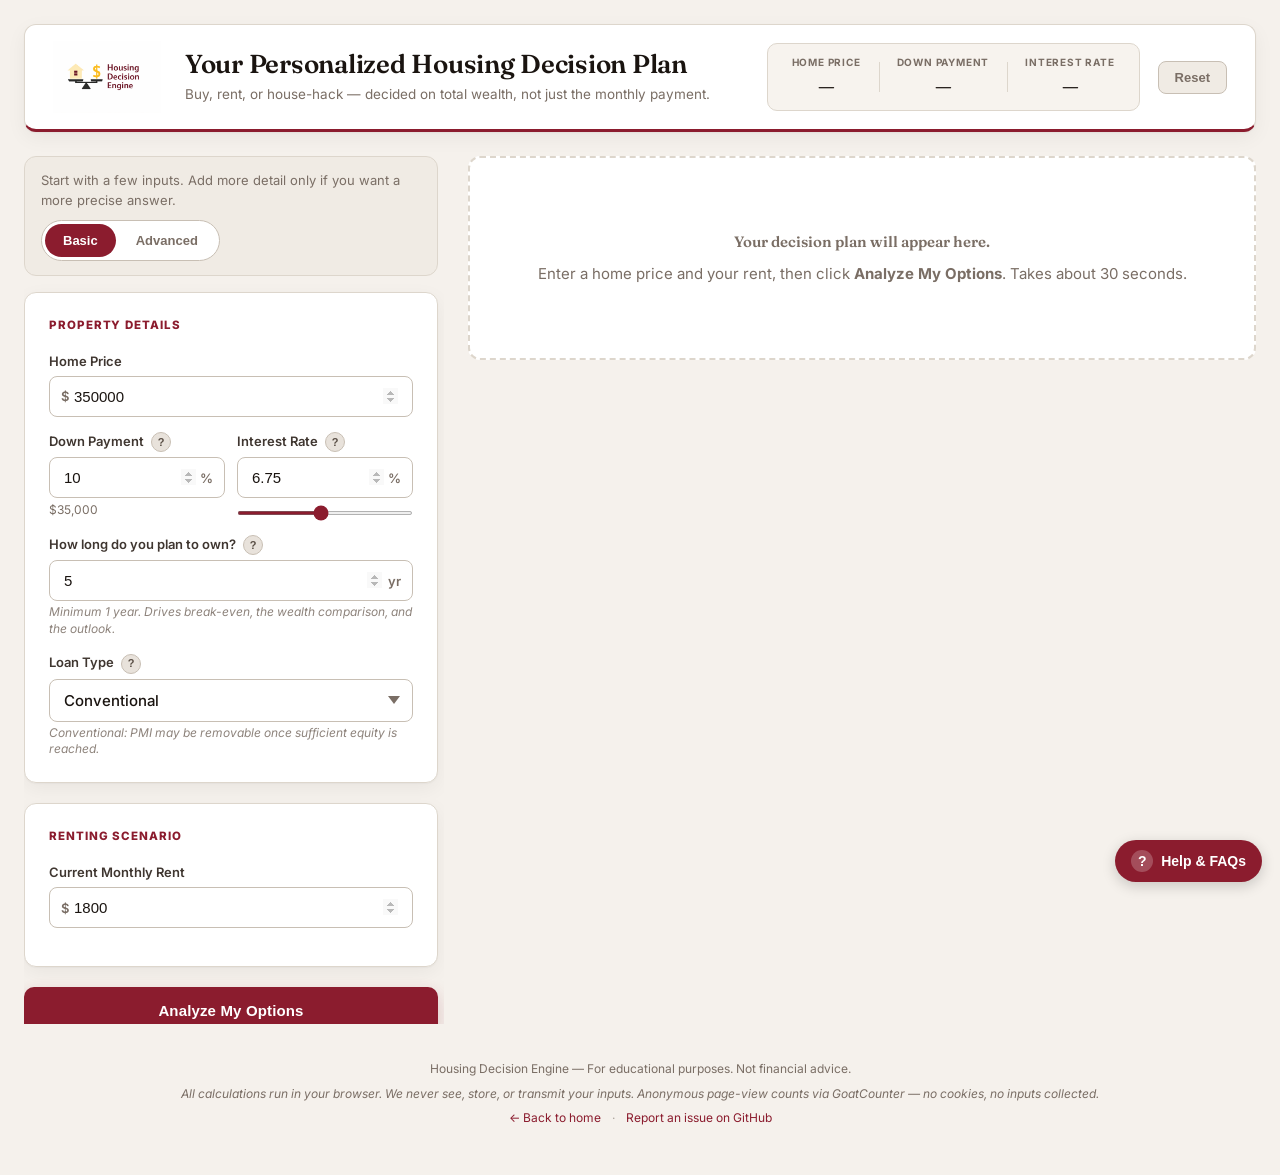
==== commit 059a4eb0: "Add files via upload" ====
--- a/index.html
+++ b/index.html
@@ -6,7 +6,10 @@
 <title>Housing Decision Engine</title>
 <link rel="icon" type="image/png" href="../assets/logo.png">
 <link rel="apple-touch-icon" href="../assets/logo.png">
-<link rel="stylesheet" href="style.css?v=19">
+<link rel="preconnect" href="https://fonts.googleapis.com">
+<link rel="preconnect" href="https://fonts.gstatic.com" crossorigin>
+<link href="https://fonts.googleapis.com/css2?family=Fraunces:opsz,wght@9..144,500;9..144,600;9..144,700&family=Inter:wght@400;500;600;700;800&display=swap" rel="stylesheet">
+<link rel="stylesheet" href="style.css?v=21">
 </head>
 <body>
 
@@ -20,7 +23,7 @@
     </a>
     <div class="header-left">
       <h1>Your Personalized Housing Decision Plan</h1>
-      <p class="subtitle">Based on your inputs, here's what makes the most financial sense.</p>
+      <p class="subtitle">Buy, rent, or house-hack — decided on total wealth, not just the monthly payment.</p>
     </div>
     <div class="header-right">
       <div class="scenario-summary" id="scenarioSummary">
@@ -412,7 +415,7 @@
 
       <div class="results-placeholder" id="resultsPlaceholder">
         <div class="placeholder-icon">📊</div>
-        <p>Enter your details and click <strong>Analyze My Options</strong> to see your personalized comparison.</p>
+        <p class="placeholder-title">Your decision plan will appear here.</p><p>Enter a home price and your rent, then click <strong>Analyze My Options</strong>. Takes about 30 seconds.</p>
       </div>
 
       <div class="results-content" id="resultsContent" style="display:none;">
@@ -805,7 +808,7 @@
               <div class="next-step-icon">🏦</div>
               <div class="next-step-content">
                 <div class="next-step-title">Compare Lender Offers</div>
-                <div class="next-step-body">Even a 0.25% rate difference on a $350K loan saves thousands over 5 years. <a href="https://www.consumerfinance.gov/owning-a-home/explore-rates/" target="_blank" rel="noopener noreferrer" class="next-step-link">Explore rates →</a></div>
+                <div class="next-step-body">Even a 0.25% rate difference on a <span id="nsLoanAmt">$350K</span> loan saves thousands over a few years. <a href="https://www.consumerfinance.gov/owning-a-home/explore-rates/" target="_blank" rel="noopener noreferrer" class="next-step-link">Explore rates →</a></div>
               </div>
             </div>
             <div class="next-step-item">
@@ -830,7 +833,7 @@
           <details class="assumptions-details">
             <summary>
               <h3 class="panel-title assumptions-title">How This Decision Is Calculated</h3>
-              <span class="assumptions-hint">Tap to expand</span>
+              <span class="assumptions-hint">Expand</span>
             </summary>
           <p class="panel-subtitle">Every number below is driven by your inputs — nothing is hardcoded. Change an input and re-analyze to see how the numbers shift.</p>
           <div class="meth-grid">
@@ -872,7 +875,7 @@
           <details class="assumptions-details">
             <summary>
               <h3 class="panel-title assumptions-title">Assumptions &amp; Notes</h3>
-              <span class="assumptions-hint">Tap to expand</span>
+              <span class="assumptions-hint">Expand</span>
             </summary>
           <ul class="assumptions-list">
             <li>Mortgage calculated using standard amortization formula</li>
@@ -975,7 +978,7 @@
 
   <footer class="footer">
     <p>Housing Decision Engine &mdash; For educational purposes. Not financial advice.</p>
-    <p class="footer-privacy-line">All calculations run in your browser. We never see, store, or transmit your inputs.</p>
+    <p class="footer-privacy-line">All calculations run in your browser. We never see, store, or transmit your inputs. Anonymous page-view counts via GoatCounter — no cookies, no inputs collected.</p>
     <p class="footer-contact">
       <a href="../">&larr; Back to home</a>
       <span class="footer-sep" aria-hidden="true">·</span>
@@ -985,6 +988,7 @@
 
 </div>
 
-<script src="script.js?v=23"></script>
+<script src="script.js?v=24"></script>
+<script data-goatcounter="https://housingdecisiontool.goatcounter.com/count" async src="https://gc.zgo.at/count.js"></script>
 </body>
 </html>
--- a/style.css
+++ b/style.css
@@ -1435,7 +1435,7 @@
 .mode-btn {
   background: transparent;
   border: none;
-  padding: 7px 18px;
+  padding: 9px 18px;
   font-size: 13px;
   font-weight: 600;
   color: var(--muted, #7a6e65);
@@ -1929,8 +1929,8 @@
   display: inline-flex;
   align-items: center;
   justify-content: center;
-  width: 18px;
-  height: 18px;
+  width: 20px;
+  height: 20px;
   border-radius: 50%;
   background: #e8e2db;
   border: 1px solid #c8bfb4;
@@ -2351,3 +2351,130 @@
   }
 }
 
+
+
+/* =====================================================================
+   V3 FACELIFT — typography, header, decision card, inputs
+   (appended so the cascade overrides earlier rules without surgery)
+   ===================================================================== */
+:root {
+  --font: 'Inter', system-ui, -apple-system, 'Segoe UI', sans-serif;
+  --font-display: 'Fraunces', Georgia, 'Times New Roman', serif;
+  --cream: #f7f3ee;
+}
+body { font-family: var(--font); }
+h1, h2, h3 { font-family: var(--font); }
+
+/* Header → slim bar */
+.header {
+  padding: 16px 28px;
+  gap: 24px;
+  background: var(--surface);
+  box-shadow: var(--shadow);
+  border-bottom: 3px solid var(--gold);
+  align-items: center;
+}
+.header-logo { height: 72px; }
+.header-left h1 {
+  font-family: var(--font-display);
+  font-weight: 600;
+  font-size: 26px;
+  letter-spacing: -0.01em;
+  line-height: 1.15;
+}
+.header-left .subtitle { font-size: 13.5px; margin-top: 4px; }
+.scenario-summary { padding: 10px 6px; box-shadow: none; background: var(--cream); }
+.scenario-value { font-family: var(--font-display); font-weight: 600; font-size: 20px; }
+.scenario-item { padding: 2px 18px; }
+.btn-reset { padding: 8px 16px; font-size: 13px; border-radius: 8px; }
+
+/* Emoji icons read as amateur next to numbers — retire the large ones */
+.panel-icon, .dp-icon, .sens-icon, .placeholder-icon, .next-step-icon { display: none !important; }
+.panel-header { gap: 0; }
+
+/* Inputs */
+.input-group label { font-size: 13px; font-weight: 600; color: #3f3630; }
+.input-wrap input, .input-wrap.select select {
+  padding: 11px 14px;
+  font-size: 15px;
+  font-weight: 500;
+  border-radius: 8px;
+  border-color: var(--border2);
+}
+.input-wrap input:focus, .input-wrap.select select:focus { border-color: var(--gold); box-shadow: 0 0 0 3px rgba(139,28,46,0.12); }
+.input-bench, .input-hint { font-size: 12px; }
+.btn-calculate {
+  border-radius: 10px;
+  font-size: 15px;
+  letter-spacing: 0.01em;
+  padding: 15px 24px;
+  background: var(--gold);
+  box-shadow: 0 6px 18px rgba(139,28,46,0.22);
+}
+.btn-calculate:hover { background: #6f1625; transform: none; box-shadow: 0 8px 22px rgba(139,28,46,0.28); }
+
+/* Empty state */
+.results-placeholder { padding: 72px 32px; }
+.placeholder-title { font-family: var(--font-display); font-weight: 600; font-size: 24px; color: var(--text); margin-bottom: 8px; }
+.results-placeholder p { color: var(--muted); }
+
+/* Decision card: white, one accent stripe, serif verdict */
+.decision-plan, .decision-plan.dp-buy, .decision-plan.dp-rent, .decision-plan.dp-hack {
+  background: var(--surface);
+  border: 1px solid var(--border);
+  padding: 30px 32px 24px;
+  box-shadow: var(--shadow-lift);
+}
+.decision-plan::before { height: 5px; }
+.dp-header { gap: 0; margin-bottom: 14px; }
+.dp-label { letter-spacing: 0.12em; color: var(--muted); }
+.dp-recommendation-label { margin-top: 8px; }
+.dp-verdict {
+  font-family: var(--font-display);
+  font-weight: 600;
+  font-size: 1.7rem;
+  line-height: 1.2;
+  letter-spacing: -0.01em;
+  max-width: 34ch;
+}
+.dp-conf-badge { font-weight: 800; letter-spacing: 0.08em; }
+.dp-horizon { background: var(--cream); border: 1px solid var(--border); color: var(--gold); box-shadow: none; border-radius: 999px; padding: 8px 18px; }
+.tipping-dial { background: var(--cream); border: 1px solid var(--border); border-radius: 12px; }
+.tipping-dial-caption { font-weight: 600; }
+.dp-narrative { gap: 12px; margin: 18px 0; }
+.dp-narr-block { background: transparent; border-radius: 0; padding: 2px 0 2px 14px; border-left-width: 3px; }
+.dp-narr-label { font-size: 10.5px; }
+.dp-narr-text { font-size: 14.5px; line-height: 1.55; }
+.dp-metrics { gap: 12px; margin: 6px 0 18px; }
+.dp-metric { background: var(--cream); border: 1px solid var(--border); border-radius: 10px; padding: 14px 10px; }
+.dp-metric-label { font-size: 10px; letter-spacing: 0.08em; }
+.dp-metric-value { font-family: var(--font-display); font-weight: 600; font-size: 26px; letter-spacing: -0.01em; }
+.dp-action { background: var(--cream); border-left: 3px solid var(--gold); border-radius: 0 8px 8px 0; font-size: 14px; line-height: 1.6; }
+.dp-disclaimer { background: transparent; border: none; padding: 8px 0 0; font-size: 12px; }
+
+/* Numbers everywhere get the display face */
+.kpi-card .kpi-value, .sens-answer, .wealth-line.total span:last-child, .be-highlight, .be-never, .dti-value, .compare-table td.cmp-strong {
+  font-family: var(--font-display);
+  font-weight: 600;
+  letter-spacing: -0.01em;
+}
+.sens-answer { font-size: 30px; }
+.kpi-card { border-left-width: 3px; }
+.section-intro { font-family: var(--font-display); font-weight: 600; font-size: 15px; color: var(--text); font-style: normal; }
+.panel-title { font-size: 11.5px; }
+.panel-subtitle { font-size: 13.5px; }
+
+/* Wealth cards: quieter tints */
+.wealth-card { border-radius: 12px; }
+.wealth-verdict { border-radius: 10px; font-family: var(--font-display); font-weight: 600; font-size: 17px; }
+
+/* Chart + break-even */
+.chart-panel .panel-context, .breakeven-panel .panel-subtitle, .sens-summary, .panel-context { font-size: 13.5px; }
+
+/* Mobile adjustments for the new sizes */
+@media (max-width: 600px) {
+  .dp-verdict { font-size: 1.35rem; }
+  .decision-plan, .decision-plan.dp-buy, .decision-plan.dp-rent, .decision-plan.dp-hack { padding: 22px 18px 18px; }
+  .header-left h1 { font-size: 22px; }
+  .placeholder-title { font-size: 20px; }
+}
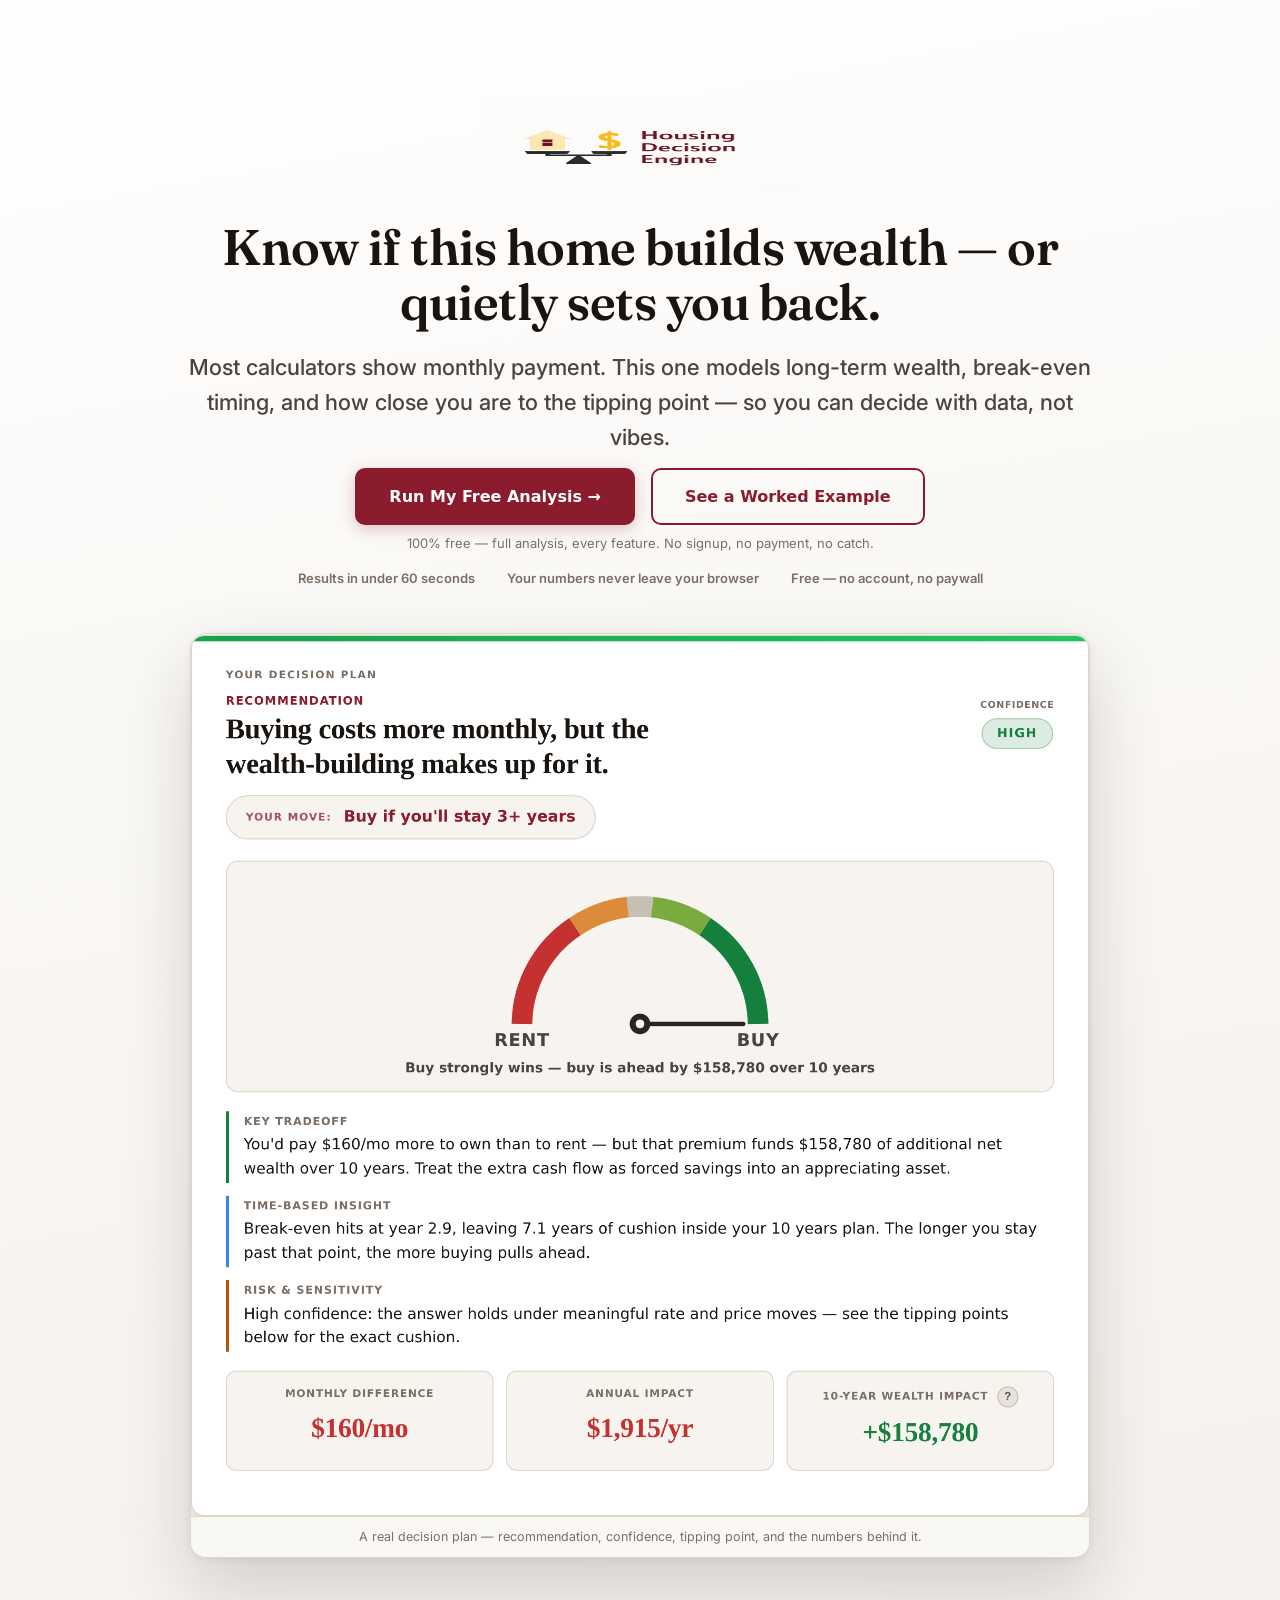
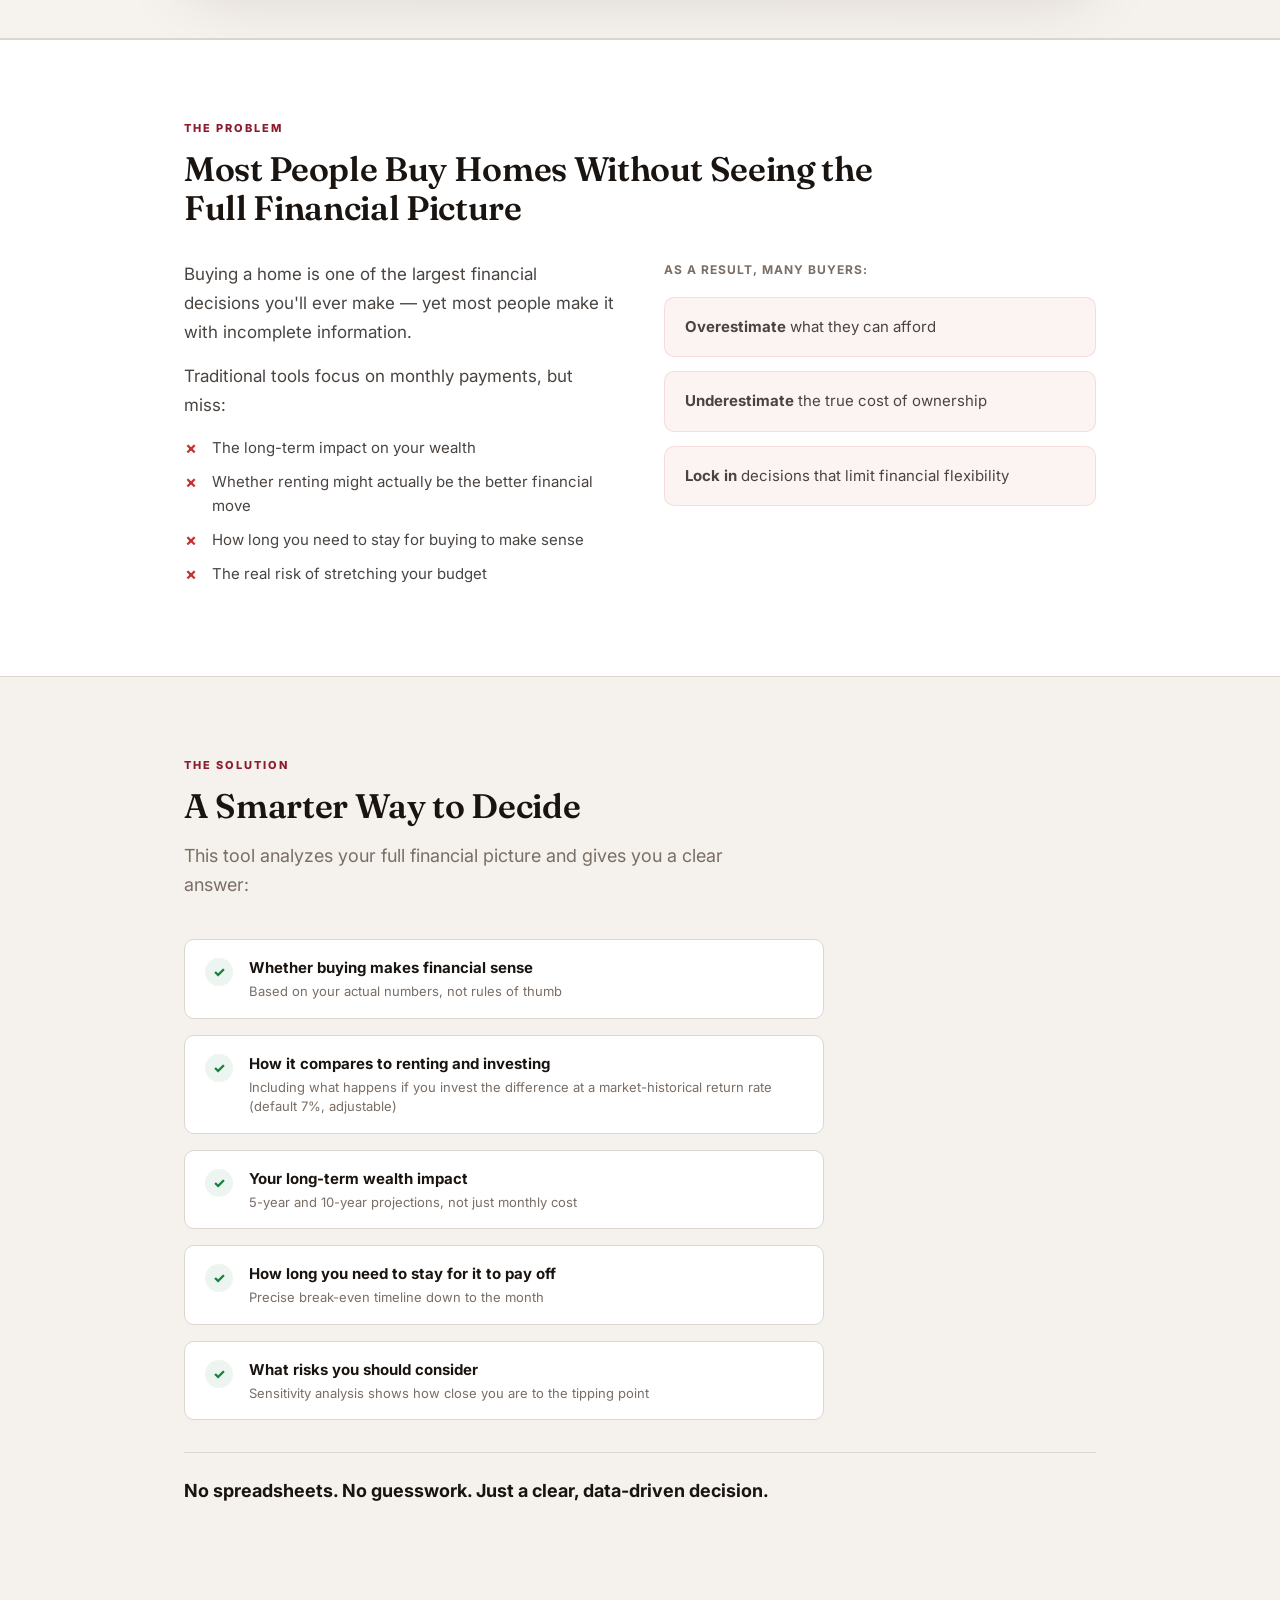
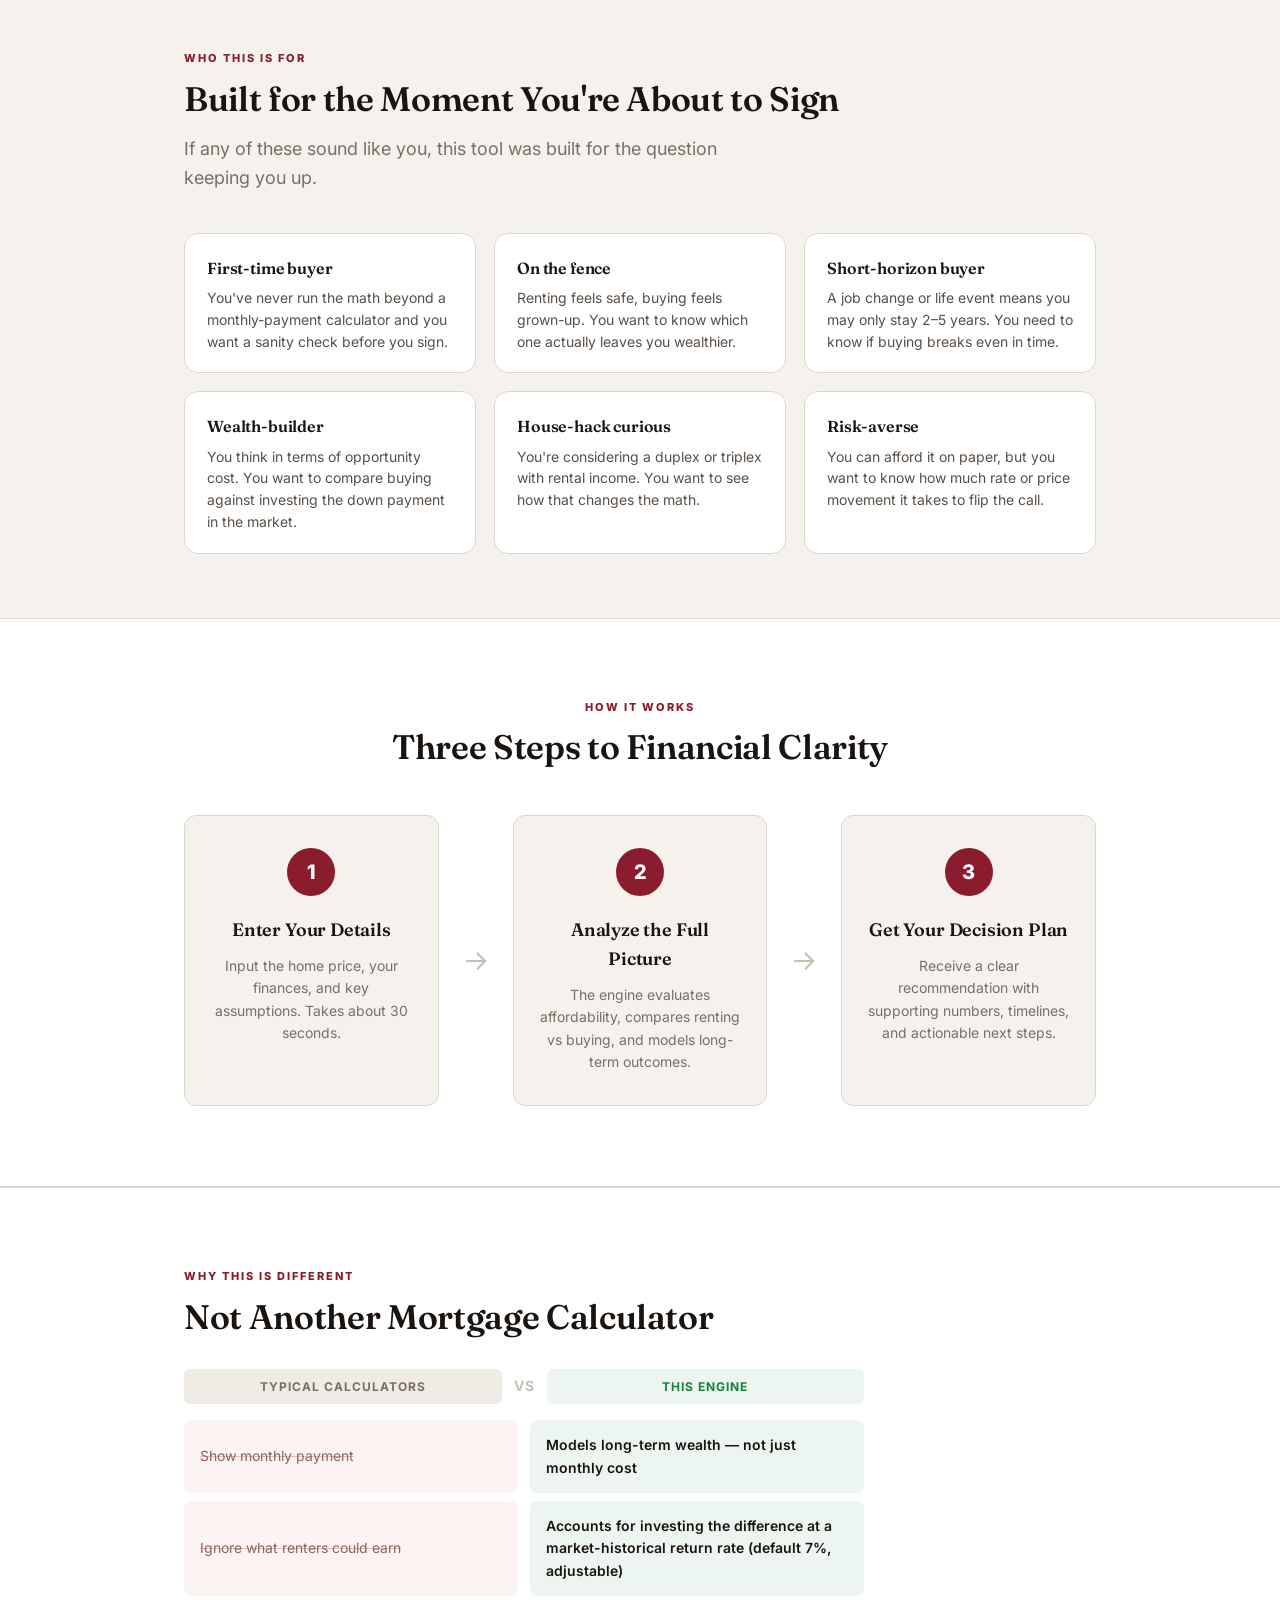
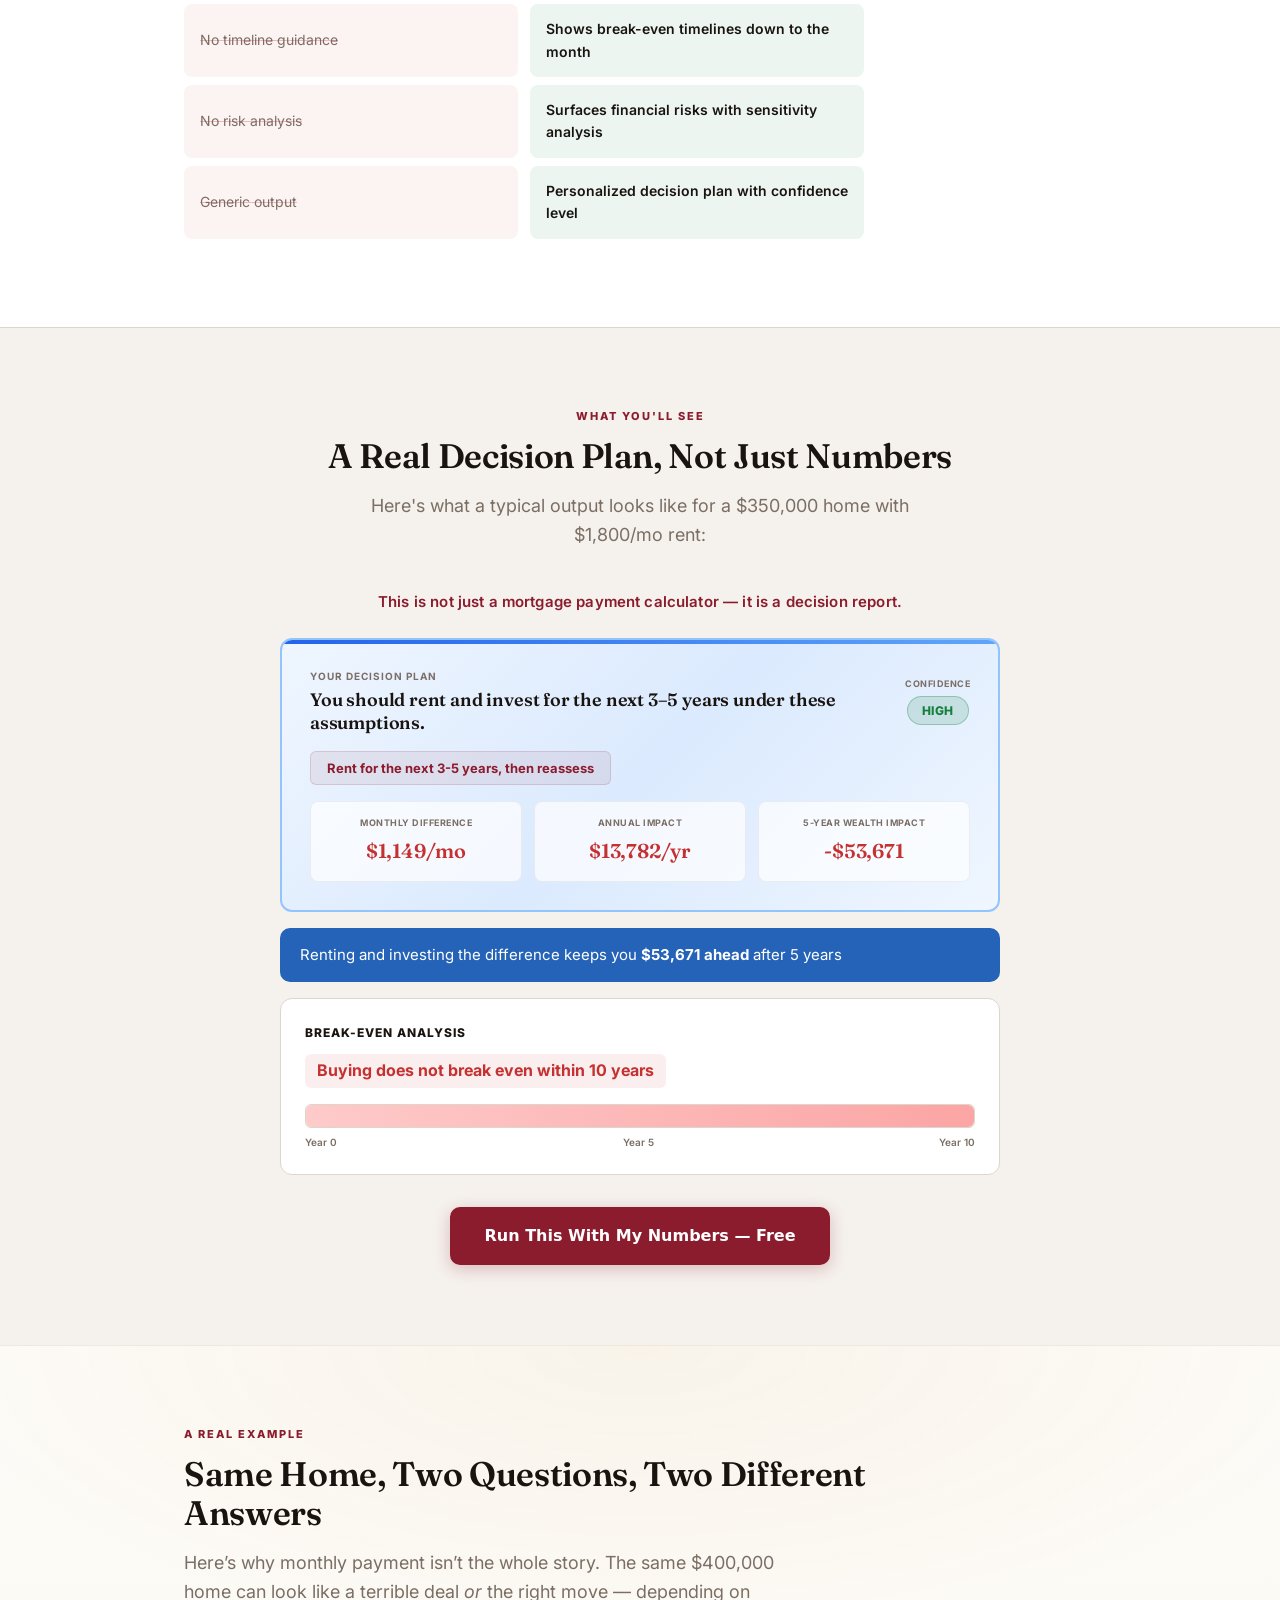
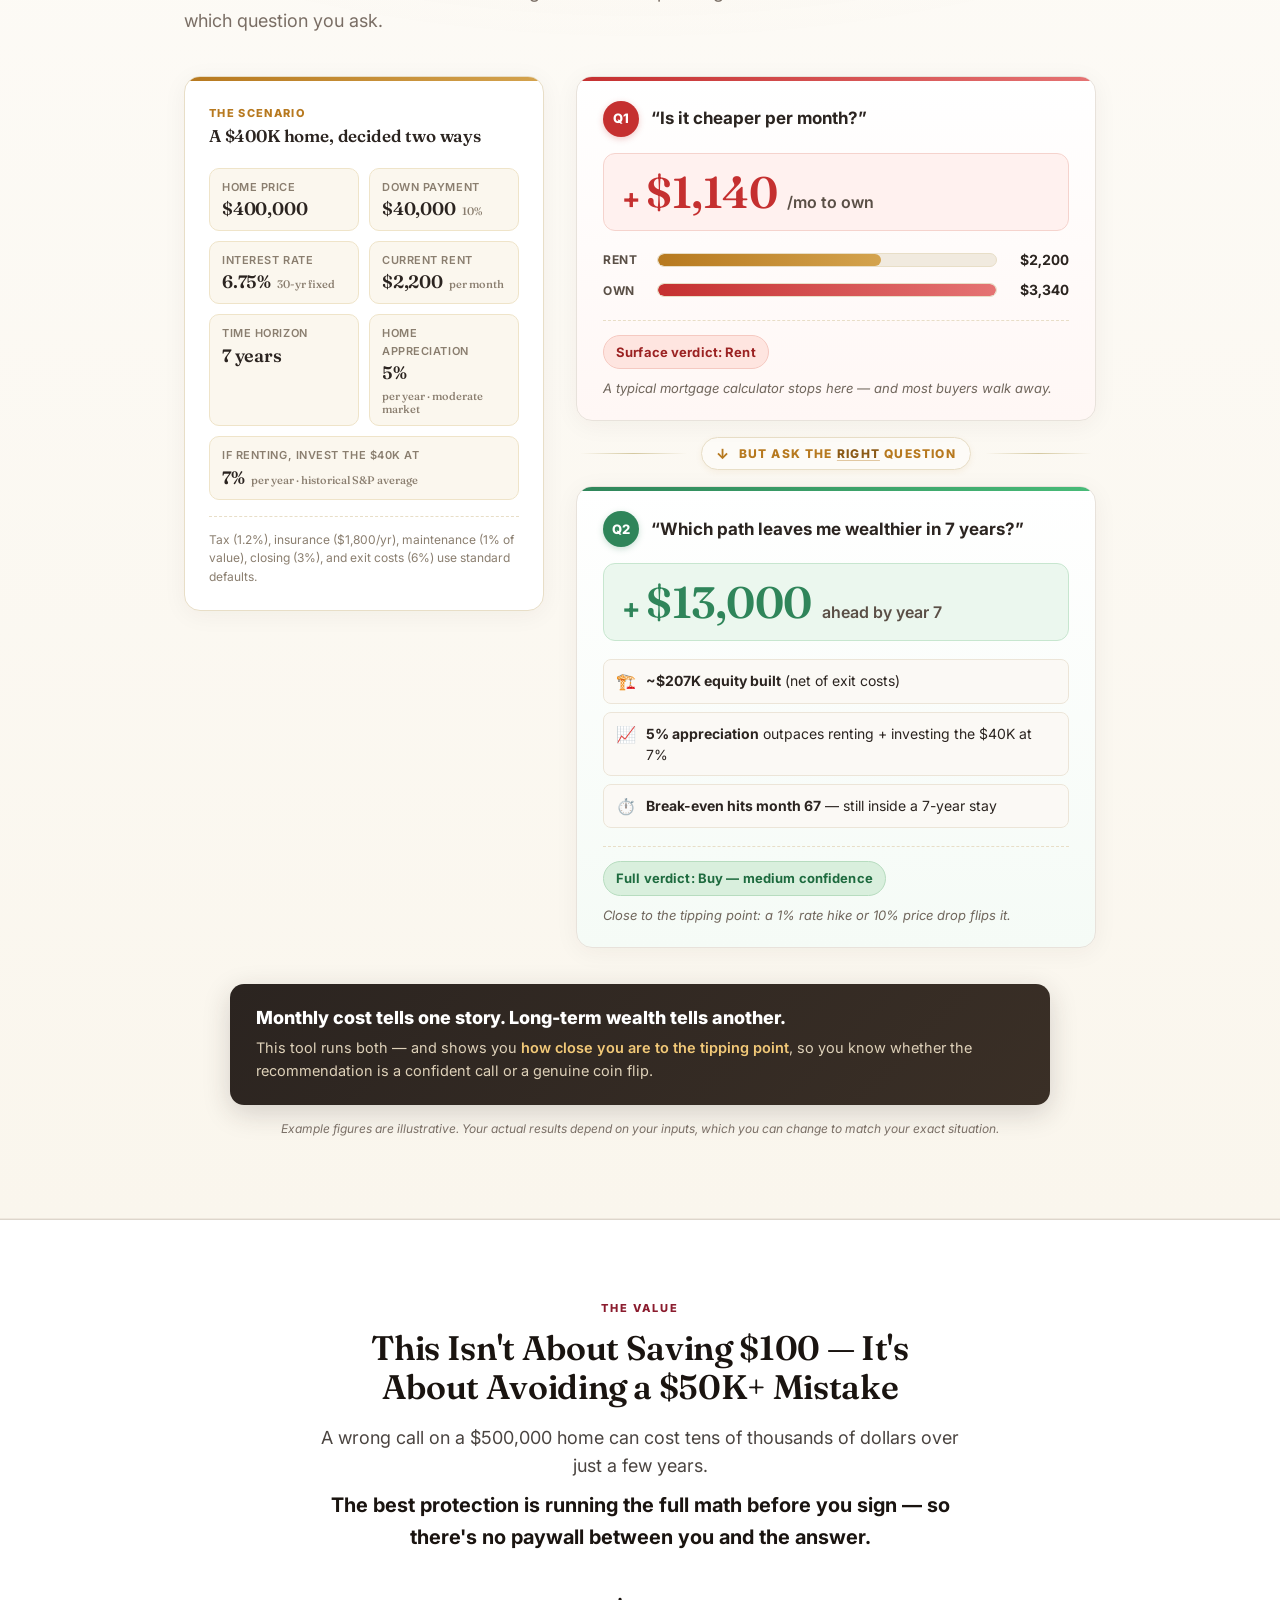
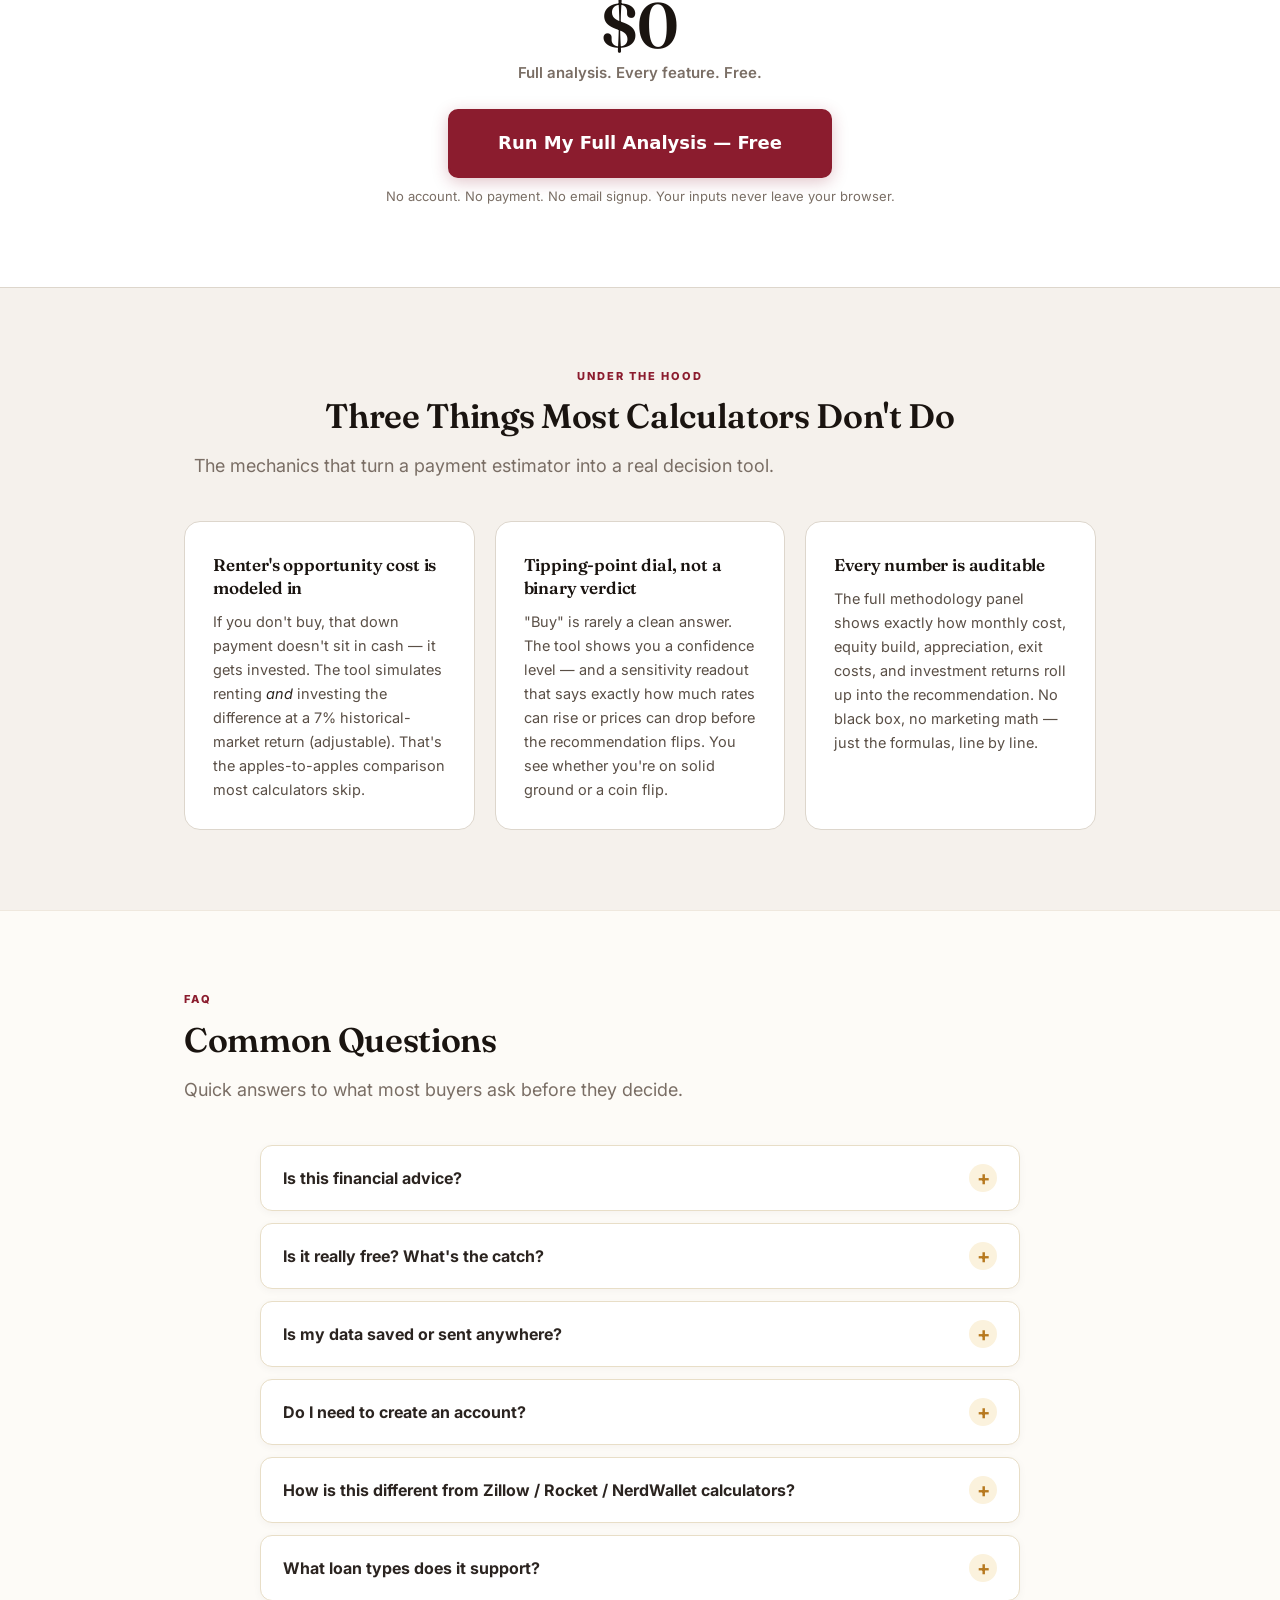
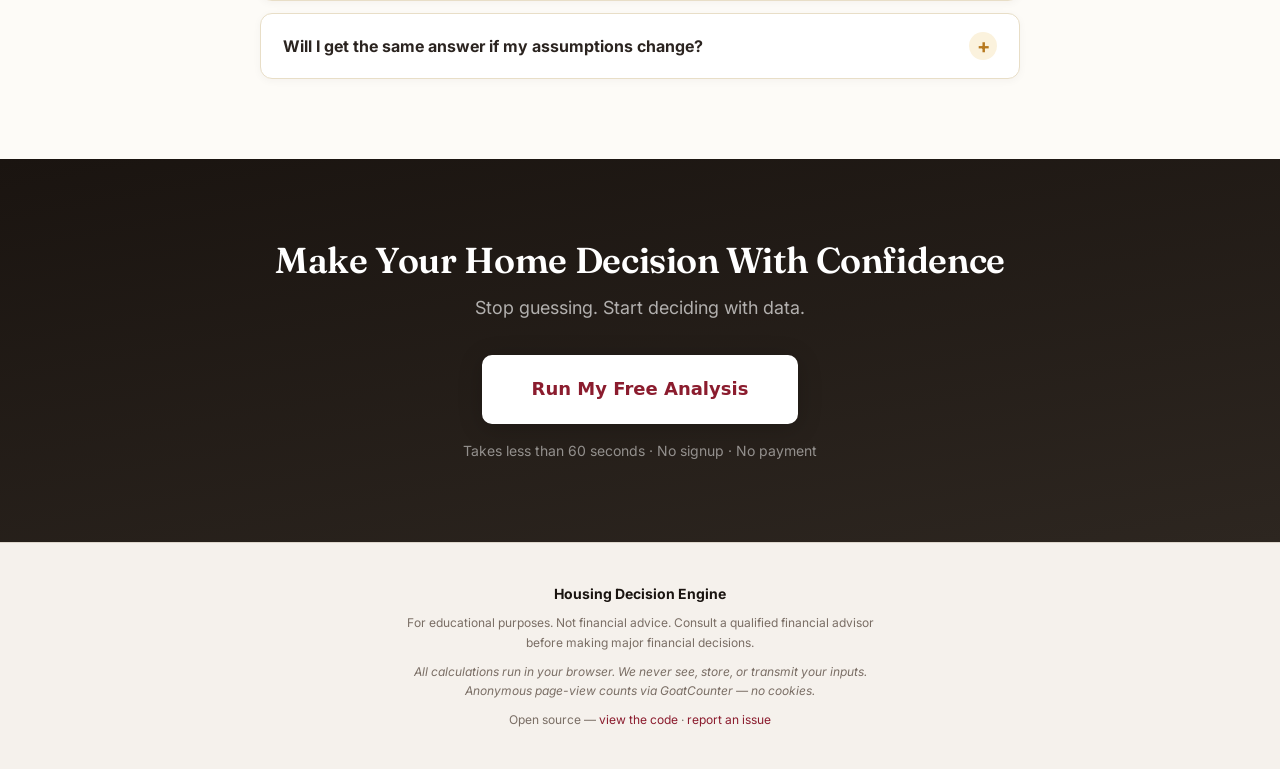
==== commit 07ac2ec2: "Add files via upload" ====
--- a/index.html
+++ b/index.html
@@ -3,992 +3,583 @@
 <head>
 <meta charset="UTF-8">
 <meta name="viewport" content="width=device-width, initial-scale=1.0">
-<title>Housing Decision Engine</title>
-<link rel="icon" type="image/png" href="../assets/logo.png">
-<link rel="apple-touch-icon" href="../assets/logo.png">
+<title>Housing Decision Engine — Should You Buy or Rent?</title>
+<meta name="description" content="Know whether buying this home will build your wealth or set you back. A decision engine for first-time homebuyers.">
+<link rel="icon" type="image/png" href="/assets/logo.png">
+<link rel="apple-touch-icon" href="/assets/logo.png">
 <link rel="preconnect" href="https://fonts.googleapis.com">
 <link rel="preconnect" href="https://fonts.gstatic.com" crossorigin>
 <link href="https://fonts.googleapis.com/css2?family=Fraunces:opsz,wght@9..144,500;9..144,600;9..144,700&family=Inter:wght@400;500;600;700;800&display=swap" rel="stylesheet">
-<link rel="stylesheet" href="style.css?v=21">
+<link rel="stylesheet" href="style.css?v=8">
 </head>
 <body>
 
-<div class="container">
-
-
-  <!-- HEADER -->
-  <header class="header">
-    <a href="../" class="header-logo-link" aria-label="Housing Decision Engine — home">
-      <img src="../assets/logo.png" alt="Housing Decision Engine" class="header-logo">
-    </a>
-    <div class="header-left">
-      <h1>Your Personalized Housing Decision Plan</h1>
-      <p class="subtitle">Buy, rent, or house-hack — decided on total wealth, not just the monthly payment.</p>
-    </div>
-    <div class="header-right">
-      <div class="scenario-summary" id="scenarioSummary">
-        <div class="scenario-item"><span class="scenario-label">Home Price</span><span class="scenario-value" id="sumHomePrice">—</span></div>
-        <div class="scenario-item"><span class="scenario-label">Down Payment</span><span class="scenario-value" id="sumDownPct">—</span></div>
-        <div class="scenario-item"><span class="scenario-label">Interest Rate</span><span class="scenario-value" id="sumRate">—</span></div>
-      </div>
-      <button class="btn-reset" onclick="resetForm()">Reset</button>
-    </div>
-  </header>
-
-  <!-- MAIN LAYOUT -->
-  <div class="main-grid">
-
-    <!-- LEFT: INPUTS -->
-    <div class="inputs-panel">
-
-      <!-- MODE TOGGLE + GUIDANCE -->
-      <div class="mode-toggle-wrap">
-        <p class="mode-helper">Start with a few inputs. Add more detail only if you want a more precise answer.</p>
-        <div class="mode-toggle" role="tablist" aria-label="Input detail level">
-          <button type="button" class="mode-btn mode-btn-active" id="modeBasicBtn" role="tab" aria-selected="true" onclick="setInputMode('basic')">Basic</button>
-          <button type="button" class="mode-btn" id="modeAdvBtn" role="tab" aria-selected="false" onclick="setInputMode('advanced')">Advanced</button>
-        </div>
-      </div>
-
-      <div class="panel">
-        <div class="panel-header">
-          <span class="panel-icon" aria-hidden="true">🏠</span>
-          <h2 class="panel-title">Property Details</h2>
-        </div>
-        <div class="input-group">
-          <label for="homePrice">Home Price</label>
-          <div class="input-wrap dollar">
-            <input type="number" id="homePrice" value="350000" min="0" step="5000">
-          </div>
-        </div>
-        <div class="input-row-2">
-          <div class="input-group">
-            <label for="downPaymentPct">Down Payment
-              <span class="tip-wrap">
-                <button type="button" class="tip-btn" aria-label="More info about Down Payment" aria-describedby="tip-downpayment" title="Down Payment" onclick="tipToggle(this)">?</button>
-                <span class="tip-content" role="tooltip" id="tip-downpayment">The cash you put down at closing. Below 20% you'll typically pay mortgage insurance (PMI on Conventional, MIP on FHA) until enough equity builds. Enter 0–100%.</span>
-              </span>
-            </label>
-            <div class="input-wrap percent">
-              <input type="number" id="downPaymentPct" value="10" min="0" max="100" step="0.5">
+<!-- ============ HERO ============ -->
+<section class="hero">
+  <div class="container">
+    <img src="assets/logo.png" alt="Housing Decision Engine" class="hero-logo">
+    <h1 class="hero-headline">Know if this home builds wealth — or quietly sets you back.</h1>
+    <p class="hero-sub">Most calculators show monthly payment. This one models long-term wealth, break-even timing, and how close you are to the tipping point — so you can decide with data, not vibes.</p>
+
+    <div class="hero-ctas">
+      <a href="app/index.html" class="btn btn-primary">Run My Free Analysis <span aria-hidden="true">→</span></a>
+      <a href="#example" class="btn btn-secondary">See a Worked Example</a>
+    </div>
+    <p class="hero-microcopy">100% free — full analysis, every feature. No signup, no payment, no catch.</p>
+    <div class="hero-proof">
+      <div class="hero-proof-item">
+        <span class="proof-icon">&#8987;</span>
+        <span>Results in under 60 seconds</span>
+      </div>
+      <div class="hero-proof-item">
+        <span class="proof-icon">&#128274;</span>
+        <span>Your numbers never leave your browser</span>
+      </div>
+      <div class="hero-proof-item">
+        <span class="proof-icon">&#128100;</span>
+        <span>Free — no account, no paywall</span>
+      </div>
+    </div>
+    <figure class="hero-shot">
+      <img src="assets/decision-plan.png" alt="A decision plan from the tool: the recommendation, a confidence rating, a rent-vs-buy tipping-point dial, the key trade-off, and the wealth impact over the chosen time horizon." width="1704" height="1674" loading="eager">
+      <figcaption>A real decision plan — recommendation, confidence, tipping point, and the numbers behind it.</figcaption>
+    </figure>
+  </div>
+</section>
+
+<!-- ============ PROBLEM ============ -->
+<section class="section problem-section">
+  <div class="container">
+    <div class="section-label">The Problem</div>
+    <h2 class="section-title">Most People Buy Homes Without Seeing the Full Financial Picture</h2>
+    <div class="problem-grid">
+      <div class="problem-text">
+        <p>Buying a home is one of the largest financial decisions you'll ever make — yet most people make it with incomplete information.</p>
+        <p>Traditional tools focus on monthly payments, but miss:</p>
+        <ul class="problem-list">
+          <li>The long-term impact on your wealth</li>
+          <li>Whether renting might actually be the better financial move</li>
+          <li>How long you need to stay for buying to make sense</li>
+          <li>The real risk of stretching your budget</li>
+        </ul>
+      </div>
+      <div class="problem-consequences">
+        <div class="consequence-card">
+          <div class="consequence-icon">&#9888;</div>
+          <p><strong>Overestimate</strong> what they can afford</p>
+        </div>
+        <div class="consequence-card">
+          <div class="consequence-icon">&#128200;</div>
+          <p><strong>Underestimate</strong> the true cost of ownership</p>
+        </div>
+        <div class="consequence-card">
+          <div class="consequence-icon">&#128275;</div>
+          <p><strong>Lock in</strong> decisions that limit financial flexibility</p>
+        </div>
+        <div class="consequence-label">As a result, many buyers:</div>
+      </div>
+    </div>
+  </div>
+</section>
+
+<!-- ============ SOLUTION ============ -->
+<section class="section solution-section">
+  <div class="container">
+    <div class="section-label">The Solution</div>
+    <h2 class="section-title">A Smarter Way to Decide</h2>
+    <p class="section-subtitle">This tool analyzes your full financial picture and gives you a clear answer:</p>
+    <div class="solution-grid">
+      <div class="solution-item">
+        <div class="solution-check">&#10003;</div>
+        <div>
+          <strong>Whether buying makes financial sense</strong>
+          <p>Based on your actual numbers, not rules of thumb</p>
+        </div>
+      </div>
+      <div class="solution-item">
+        <div class="solution-check">&#10003;</div>
+        <div>
+          <strong>How it compares to renting and investing</strong>
+          <p>Including what happens if you invest the difference at a market-historical return rate (default 7%, adjustable)</p>
+        </div>
+      </div>
+      <div class="solution-item">
+        <div class="solution-check">&#10003;</div>
+        <div>
+          <strong>Your long-term wealth impact</strong>
+          <p>5-year and 10-year projections, not just monthly cost</p>
+        </div>
+      </div>
+      <div class="solution-item">
+        <div class="solution-check">&#10003;</div>
+        <div>
+          <strong>How long you need to stay for it to pay off</strong>
+          <p>Precise break-even timeline down to the month</p>
+        </div>
+      </div>
+      <div class="solution-item">
+        <div class="solution-check">&#10003;</div>
+        <div>
+          <strong>What risks you should consider</strong>
+          <p>Sensitivity analysis shows how close you are to the tipping point</p>
+        </div>
+      </div>
+    </div>
+    <p class="solution-tagline">No spreadsheets. No guesswork. Just a clear, data-driven decision.</p>
+  </div>
+</section>
+
+<!-- ============ WHO THIS IS FOR ============ -->
+<section class="section audience-section">
+  <div class="container">
+    <div class="section-label">Who This Is For</div>
+    <h2 class="section-title">Built for the Moment You're About to Sign</h2>
+    <p class="section-subtitle">If any of these sound like you, this tool was built for the question keeping you up.</p>
+    <div class="audience-grid">
+      <div class="audience-persona">
+        <div class="audience-persona-icon" aria-hidden="true">🔑</div>
+        <h3 class="audience-persona-title">First-time buyer</h3>
+        <p class="audience-persona-text">You've never run the math beyond a monthly-payment calculator and you want a sanity check before you sign.</p>
+      </div>
+      <div class="audience-persona">
+        <div class="audience-persona-icon" aria-hidden="true">⚖️</div>
+        <h3 class="audience-persona-title">On the fence</h3>
+        <p class="audience-persona-text">Renting feels safe, buying feels grown-up. You want to know which one actually leaves you wealthier.</p>
+      </div>
+      <div class="audience-persona">
+        <div class="audience-persona-icon" aria-hidden="true">📅</div>
+        <h3 class="audience-persona-title">Short-horizon buyer</h3>
+        <p class="audience-persona-text">A job change or life event means you may only stay 2–5 years. You need to know if buying breaks even in time.</p>
+      </div>
+      <div class="audience-persona">
+        <div class="audience-persona-icon" aria-hidden="true">📈</div>
+        <h3 class="audience-persona-title">Wealth-builder</h3>
+        <p class="audience-persona-text">You think in terms of opportunity cost. You want to compare buying against investing the down payment in the market.</p>
+      </div>
+      <div class="audience-persona">
+        <div class="audience-persona-icon" aria-hidden="true">🏘️</div>
+        <h3 class="audience-persona-title">House-hack curious</h3>
+        <p class="audience-persona-text">You're considering a duplex or triplex with rental income. You want to see how that changes the math.</p>
+      </div>
+      <div class="audience-persona">
+        <div class="audience-persona-icon" aria-hidden="true">🛡️</div>
+        <h3 class="audience-persona-title">Risk-averse</h3>
+        <p class="audience-persona-text">You can afford it on paper, but you want to know how much rate or price movement it takes to flip the call.</p>
+      </div>
+    </div>
+  </div>
+</section>
+
+<!-- ============ HOW IT WORKS ============ -->
+<section class="section how-section">
+  <div class="container">
+    <div class="section-label">How It Works</div>
+    <h2 class="section-title">Three Steps to Financial Clarity</h2>
+    <div class="steps-grid">
+      <div class="step-card">
+        <div class="step-number">1</div>
+        <h3 class="step-title">Enter Your Details</h3>
+        <p>Input the home price, your finances, and key assumptions. Takes about 30 seconds.</p>
+      </div>
+      <div class="step-arrow">&#8594;</div>
+      <div class="step-card">
+        <div class="step-number">2</div>
+        <h3 class="step-title">Analyze the Full Picture</h3>
+        <p>The engine evaluates affordability, compares renting vs buying, and models long-term outcomes.</p>
+      </div>
+      <div class="step-arrow">&#8594;</div>
+      <div class="step-card">
+        <div class="step-number">3</div>
+        <h3 class="step-title">Get Your Decision Plan</h3>
+        <p>Receive a clear recommendation with supporting numbers, timelines, and actionable next steps.</p>
+      </div>
+    </div>
+  </div>
+</section>
+
+<!-- ============ WHY DIFFERENT ============ -->
+<section class="section different-section">
+  <div class="container">
+    <div class="section-label">Why This Is Different</div>
+    <h2 class="section-title">Not Another Mortgage Calculator</h2>
+    <div class="different-grid">
+      <div class="different-card">
+        <div class="different-vs">
+          <span class="vs-old">Typical calculators</span>
+          <span class="vs-arrow">vs</span>
+          <span class="vs-new">This engine</span>
+        </div>
+      </div>
+      <div class="different-row">
+        <div class="different-old">Show monthly payment</div>
+        <div class="different-new">Models long-term wealth — not just monthly cost</div>
+      </div>
+      <div class="different-row">
+        <div class="different-old">Ignore what renters could earn</div>
+        <div class="different-new">Accounts for investing the difference at a market-historical return rate (default 7%, adjustable)</div>
+      </div>
+      <div class="different-row">
+        <div class="different-old">No timeline guidance</div>
+        <div class="different-new">Shows break-even timelines down to the month</div>
+      </div>
+      <div class="different-row">
+        <div class="different-old">No risk analysis</div>
+        <div class="different-new">Surfaces financial risks with sensitivity analysis</div>
+      </div>
+      <div class="different-row">
+        <div class="different-old">Generic output</div>
+        <div class="different-new">Personalized decision plan with confidence level</div>
+      </div>
+    </div>
+  </div>
+</section>
+
+<!-- ============ PRODUCT DEMO ============ -->
+<section class="section demo-section" id="demo">
+  <div class="container">
+    <div class="section-label">What You'll See</div>
+    <h2 class="section-title">A Real Decision Plan, Not Just Numbers</h2>
+    <p class="section-subtitle">Here's what a typical output looks like for a $350,000 home with $1,800/mo rent:</p>
+    <p class="section-note">This is not just a mortgage payment calculator — it is a decision report.</p>
+
+    <div class="demo-output">
+      <!-- Decision Plan Preview -->
+      <div class="demo-plan">
+        <div class="demo-plan-header">
+          <div class="demo-plan-icon">&#128273;</div>
+          <div>
+            <div class="demo-plan-label">Your Decision Plan</div>
+            <div class="demo-plan-verdict">You should rent and invest for the next 3–5 years under these assumptions.</div>
+          </div>
+          <div class="demo-plan-confidence">
+            <div class="demo-conf-label">Confidence</div>
+            <div class="demo-conf-badge">High</div>
+          </div>
+        </div>
+        <div class="demo-plan-horizon">Rent for the next 3-5 years, then reassess</div>
+
+        <div class="demo-metrics">
+          <div class="demo-metric">
+            <div class="demo-metric-label">Monthly Difference</div>
+            <div class="demo-metric-value red">$1,149/mo</div>
+          </div>
+          <div class="demo-metric">
+            <div class="demo-metric-label">Annual Impact</div>
+            <div class="demo-metric-value red">$13,782/yr</div>
+          </div>
+          <div class="demo-metric">
+            <div class="demo-metric-label">5-Year Wealth Impact</div>
+            <div class="demo-metric-value red">-$53,671</div>
+          </div>
+        </div>
+      </div>
+
+      <!-- Wealth Callout -->
+      <div class="demo-callout">
+        <div class="demo-callout-icon">&#128176;</div>
+        <div class="demo-callout-text">Renting and investing the difference keeps you <strong>$53,671 ahead</strong> after 5 years</div>
+      </div>
+
+      <!-- Break-even Preview -->
+      <div class="demo-breakeven">
+        <div class="demo-be-title">Break-Even Analysis</div>
+        <div class="demo-be-result">Buying does not break even within 10 years</div>
+        <div class="demo-be-bar">
+          <div class="demo-be-track">
+            <div class="demo-be-fill"></div>
+          </div>
+          <div class="demo-be-labels">
+            <span>Year 0</span>
+            <span>Year 5</span>
+            <span>Year 10</span>
+          </div>
+        </div>
+      </div>
+
+    </div>
+    <div class="demo-cta">
+      <a href="app/index.html" class="btn btn-primary">Run This With My Numbers — Free</a>
+    </div>
+  </div>
+</section>
+
+<!-- ============ WORKED EXAMPLE ============ -->
+<section class="section worked-example-section" id="example">
+  <div class="container">
+    <div class="section-label">A Real Example</div>
+    <h2 class="section-title">Same Home, Two Questions, Two Different Answers</h2>
+    <p class="section-subtitle">Here&#x2019;s why monthly payment isn&#x2019;t the whole story. The same $400,000 home can look like a terrible deal <em>or</em> the right move — depending on which question you ask.</p>
+
+    <div class="worked-grid">
+      <!-- ====== THE SCENARIO (stat tile grid) ====== -->
+      <aside class="worked-scenario">
+        <div class="worked-scenario-head">
+          <span class="worked-scenario-icon" aria-hidden="true">📋</span>
+          <div>
+            <div class="worked-scenario-eyebrow">The Scenario</div>
+            <div class="worked-scenario-title">A $400K home, decided two ways</div>
+          </div>
+        </div>
+        <div class="worked-stat-grid">
+          <div class="worked-stat">
+            <div class="worked-stat-label">Home price</div>
+            <div class="worked-stat-value">$400,000</div>
+          </div>
+          <div class="worked-stat">
+            <div class="worked-stat-label">Down payment</div>
+            <div class="worked-stat-value">$40,000<span class="worked-stat-sub">10%</span></div>
+          </div>
+          <div class="worked-stat">
+            <div class="worked-stat-label">Interest rate</div>
+            <div class="worked-stat-value">6.75%<span class="worked-stat-sub">30-yr fixed</span></div>
+          </div>
+          <div class="worked-stat">
+            <div class="worked-stat-label">Current rent</div>
+            <div class="worked-stat-value">$2,200<span class="worked-stat-sub">per month</span></div>
+          </div>
+          <div class="worked-stat">
+            <div class="worked-stat-label">Time horizon</div>
+            <div class="worked-stat-value">7 years</div>
+          </div>
+          <div class="worked-stat">
+            <div class="worked-stat-label">Home appreciation</div>
+            <div class="worked-stat-value">5%<span class="worked-stat-sub">per year · moderate market</span></div>
+          </div>
+          <div class="worked-stat worked-stat-span">
+            <div class="worked-stat-label">If renting, invest the $40K at</div>
+            <div class="worked-stat-value">7%<span class="worked-stat-sub">per year · historical S&amp;P average</span></div>
+          </div>
+        </div>
+        <p class="worked-scenario-note">Tax (1.2%), insurance ($1,800/yr), maintenance (1% of value), closing (3%), and exit costs (6%) use standard defaults.</p>
+      </aside>
+
+      <!-- ====== THE TWO ANSWERS ====== -->
+      <div class="worked-answers">
+        <!-- Question 1 -->
+        <article class="worked-answer worked-answer-bad">
+          <header class="worked-answer-head">
+            <span class="worked-answer-badge">Q1</span>
+            <span class="worked-answer-question">&ldquo;Is it cheaper per month?&rdquo;</span>
+          </header>
+          <div class="worked-answer-hero">
+            <div class="worked-answer-delta worked-answer-delta-neg">
+              <span class="worked-answer-delta-sign">+</span>
+              <span class="worked-answer-delta-amt">$1,140</span>
+              <span class="worked-answer-delta-unit">/mo to own</span>
             </div>
-            <span class="input-hint" id="downPaymentAmt">$35,000</span>
-            <span class="input-bench loan-type-note" id="loanTypeNote" style="display:none;">⚠ With less than 20% down, FHA may save you money. Compare loan types below.</span>
-          </div>
-          <div class="input-group">
-            <label for="interestRate">Interest Rate
-              <span class="tip-wrap">
-                <button type="button" class="tip-btn" aria-label="More info about Interest Rate" aria-describedby="tip-rate" title="Interest Rate" onclick="tipToggle(this)">?</button>
-                <span class="tip-content" role="tooltip" id="tip-rate">Your annual mortgage interest rate. Use today's market rates as a starting point; actual rates depend on credit, down payment, loan type, and lender. Try a range using the slider.</span>
-              </span>
-            </label>
-            <div class="input-wrap percent">
-              <input type="number" id="interestRate" value="6.75" min="0" max="15" step="0.125">
+          </div>
+          <div class="worked-compare-bars" aria-label="Monthly cost: rent vs buy">
+            <div class="worked-compare-row">
+              <span class="worked-compare-label">Rent</span>
+              <div class="worked-compare-track"><div class="worked-compare-fill worked-compare-rent" style="width:65.9%"></div></div>
+              <span class="worked-compare-amt">$2,200</span>
             </div>
-            <input type="range" id="interestRateSlider" min="2" max="12" step="0.125" value="6.75" class="rate-slider" aria-label="Interest rate slider">
-            <span class="input-bench credit-rate-note" id="creditRateNote" style="display:none;"></span>
-          </div>
-        </div>
-        <div class="input-group">
-          <label for="timeHorizon">How long do you plan to own?
-            <span class="tip-wrap">
-              <button type="button" class="tip-btn" aria-label="More info about ownership horizon" aria-describedby="tip-horizon" title="Ownership Horizon" onclick="tipToggle(this)">?</button>
-              <span class="tip-content" role="tooltip" id="tip-horizon">How many years you expect to hold this property. A longer horizon gives equity and appreciation more time to outweigh upfront and selling costs.</span>
-            </span>
-          </label>
-          <div class="input-wrap years">
-            <input type="number" id="timeHorizon" value="5" min="1" max="40" step="1">
-          </div>
-          <span class="input-bench">Minimum 1 year. Drives break-even, the wealth comparison, and the outlook.</span>
-        </div>
-        <div class="input-group advanced-only">
-          <label for="propertyState">Property State</label>
-          <div class="input-wrap select">
-            <select id="propertyState"></select>
-          </div>
-          <span class="input-bench">Benchmark starting point only — use your best estimate for the specific property when possible.</span>
-        </div>
-        <div class="input-row-2 advanced-only">
-          <div class="input-group">
-            <label for="closingCostsPct">Closing Costs
-              <span class="tip-wrap">
-                <button type="button" class="tip-btn" aria-label="More info about Closing Costs" aria-describedby="tip-closing" title="Closing Costs" onclick="tipToggle(this)">?</button>
-                <span class="tip-content" role="tooltip" id="tip-closing">Lender fees, title insurance, taxes, and escrow due at closing, expressed as a percent of home price. Typical range is 2–5%.</span>
-              </span>
-            </label>
-            <div class="input-wrap percent">
-              <input type="number" id="closingCostsPct" value="3" min="0" max="10" step="0.5">
+            <div class="worked-compare-row">
+              <span class="worked-compare-label">Own</span>
+              <div class="worked-compare-track"><div class="worked-compare-fill worked-compare-buy" style="width:100%"></div></div>
+              <span class="worked-compare-amt">$3,340</span>
             </div>
-            <span class="input-hint" id="closingCostsAmt">$10,500</span>
-            <span class="input-bench">Typical range is 2–5% of home price.</span>
-          </div>
-          <div class="input-group">
-            <label for="sellingCostsPct">Exit Costs at Sale (% of sale price)
-              <span class="tip-wrap">
-                <button type="button" class="tip-btn" aria-label="More info about Exit Costs at Sale" aria-describedby="tip-selling" title="Exit Costs at Sale" onclick="tipToggle(this)">?</button>
-                <span class="tip-content" role="tooltip" id="tip-selling">Applied at the end of your time horizon to reflect the cost of converting the home back to cash — agent commissions, transfer/recording taxes, title/escrow seller fees. Without this, the buy side gets credit for equity you couldn&#x2019;t actually realize. Typical range: 5–8%. Set to 0% only if modeling a permanent hold.</span>
-              </span>
-            </label>
-            <div class="input-wrap percent">
-              <input type="number" id="sellingCostsPct" value="6" min="0" max="15" step="0.5">
+          </div>
+          <footer class="worked-answer-foot">
+            <span class="worked-verdict-pill worked-verdict-pill-neg">Surface verdict: Rent</span>
+            <span class="worked-answer-aside">A typical mortgage calculator stops here — and most buyers walk away.</span>
+          </footer>
+        </article>
+
+        <!-- The twist divider -->
+        <div class="worked-twist" aria-hidden="true">
+          <span class="worked-twist-line"></span>
+          <span class="worked-twist-label">
+            <span class="worked-twist-icon">↓</span>
+            <span>but ask the <em>right</em> question</span>
+          </span>
+          <span class="worked-twist-line"></span>
+        </div>
+
+        <!-- Question 2 -->
+        <article class="worked-answer worked-answer-good">
+          <header class="worked-answer-head">
+            <span class="worked-answer-badge worked-answer-badge-good">Q2</span>
+            <span class="worked-answer-question">&ldquo;Which path leaves me wealthier in 7 years?&rdquo;</span>
+          </header>
+          <div class="worked-answer-hero">
+            <div class="worked-answer-delta worked-answer-delta-pos">
+              <span class="worked-answer-delta-sign">+</span>
+              <span class="worked-answer-delta-amt">$13,000</span>
+              <span class="worked-answer-delta-unit">ahead by year 7</span>
             </div>
-            <span class="input-bench">Agent commissions + transfer taxes + title fees. Typical: 5–8%. Applied at end of time horizon.</span>
-          </div>
-        </div>
-        <div class="input-row-2 advanced-only">
-          <div class="input-group">
-            <label for="costInflationPct">Ownership Cost Inflation
-              <span class="tip-wrap">
-                <button type="button" class="tip-btn" aria-label="More info about Ownership Cost Inflation" aria-describedby="tip-costinfl" title="Ownership Cost Inflation" onclick="tipToggle(this)">?</button>
-                <span class="tip-content" role="tooltip" id="tip-costinfl">How fast property tax, insurance, maintenance, and HOA dues rise each year. Rent has its own growth rate; this keeps the ownership side honest too. Mortgage principal &amp; interest stay fixed.</span>
-              </span>
-            </label>
-            <div class="input-wrap percent">
-              <input type="number" id="costInflationPct" value="3" min="0" max="15" step="0.5">
-            </div>
-            <span class="input-bench">Per year, on tax / insurance / maintenance / HOA. Typical: 2–4%.</span>
-          </div>
-          <div class="input-group">
-            <label for="investTaxPct">Tax on Investment Gains
-              <span class="tip-wrap">
-                <button type="button" class="tip-btn" aria-label="More info about Tax on Investment Gains" aria-describedby="tip-investtax" title="Tax on Investment Gains" onclick="tipToggle(this)">?</button>
-                <span class="tip-content" role="tooltip" id="tip-investtax">Applied to the renter's (and buyer's) investment gains at the end of the horizon. Gains on a primary home are usually tax-free up to $250K/$500K, so ignoring this tilts the math toward renting. 15% is the common long-term capital gains rate; use 0% if investing in a Roth or you'd never sell.</span>
-              </span>
-            </label>
-            <div class="input-wrap percent">
-              <input type="number" id="investTaxPct" value="15" min="0" max="50" step="1">
-            </div>
-            <span class="input-bench">Long-term capital gains. Typical: 15% (0% or 20% at the extremes).</span>
-          </div>
-        </div>
-        <div class="input-row-2 advanced-only">
-          <div class="input-group">
-            <label for="loanTerm">Loan Term</label>
-            <div class="input-wrap years">
-              <input type="number" id="loanTerm" value="30" min="1" max="50">
-            </div>
-          </div>
-          <div class="input-group">
-            <label for="homeAppreciation">Appreciation
-              <span class="tip-wrap">
-                <button type="button" class="tip-btn" aria-label="More info about Home Appreciation" aria-describedby="tip-appreciation" title="Home Appreciation" onclick="tipToggle(this)">?</button>
-                <span class="tip-content" role="tooltip" id="tip-appreciation">Estimated annual rise in your home's value. Long-run U.S. average is ~3–4%. Enter a negative value to model a declining market.</span>
-              </span>
-            </label>
-            <div class="input-wrap percent">
-              <input type="number" id="homeAppreciation" value="3" min="-5" max="15" step="0.5">
-            </div>
-            <span class="input-bench">Long-run U.S. average: ~3–4% per year</span>
-          </div>
-        </div>
-        <div class="input-group advanced-only">
-          <label for="creditProfile">Credit Score Range
-            <span class="tip-wrap">
-              <button type="button" class="tip-btn" aria-label="More info about Credit Score Range" aria-describedby="tip-credit" title="Credit Score Range" onclick="tipToggle(this)">?</button>
-              <span class="tip-content" role="tooltip" id="tip-credit">Used to estimate your PMI rate for planning purposes only — not a lender quote. Lower scores typically mean higher PMI and a higher interest rate in the real market.</span>
-            </span>
-          </label>
-          <div class="input-wrap select">
-            <select id="creditProfile">
-              <option value="760+">760+</option>
-              <option value="740-759" selected>740–759</option>
-              <option value="700-739">700–739</option>
-              <option value="660-699">660–699</option>
-              <option value="below660">Below 660</option>
-            </select>
-          </div>
-          <span class="input-bench" id="pmiBench">Est. PMI: —</span>
-          <span class="input-bench">Used to estimate PMI for planning purposes — not a lender quote.</span>
-        </div>
-        <div class="input-group">
-          <label for="loanType">Loan Type
-            <span class="tip-wrap">
-              <button type="button" class="tip-btn" aria-label="More info about Loan Type" aria-describedby="tip-loantype" title="Loan Type" onclick="tipToggle(this)">?</button>
-              <span class="tip-content" role="tooltip" id="tip-loantype">Conventional loans use PMI that can be removed once you reach 20% equity. FHA loans allow lower down payments but charge ongoing MIP — often for the life of the loan when the original down payment is under 10%.</span>
-            </span>
-          </label>
-          <div class="input-wrap select">
-            <select id="loanType">
-              <option value="Conventional" selected>Conventional</option>
-              <option value="FHA">FHA</option>
-              <option value="VA">VA (eligible veterans / service members)</option>
-              <option value="Jumbo">Jumbo (loan exceeds conforming limit)</option>
-            </select>
-          </div>
-          <span class="input-bench" id="loanTypeBench">Conventional: PMI may be removable once sufficient equity is reached.</span>
-        </div>
-      </div>
-
-      <div class="panel advanced-only">
-        <div class="panel-header">
-          <span class="panel-icon" aria-hidden="true">💰</span>
-          <h2 class="panel-title">Ownership Costs</h2>
-        </div>
-        <div class="input-row-2">
-          <div class="input-group">
-            <label for="propertyTax">Property Tax Rate (annual % of home value)
-              <span class="tip-wrap">
-                <button type="button" class="tip-btn" aria-label="More info about Property Tax Rate" aria-describedby="tip-propertytax" title="Property Tax Rate" onclick="tipToggle(this)">?</button>
-                <span class="tip-content" role="tooltip" id="tip-propertytax">Enter your best estimate. Property taxes vary significantly by location. Use the state dropdown above as a starting point.</span>
-              </span>
-            </label>
-            <div class="input-wrap percent">
-              <input type="number" id="propertyTax" value="1.2" min="0" max="5" step="0.1">
-            </div>
-            <span class="input-hint" id="propertyTaxAmt">$350/mo</span>
-            <span class="input-bench" id="propertyTaxBench">State average: —</span>
-          </div>
-          <div class="input-group">
-            <label for="insurance">Insurance (Annual $)</label>
-            <div class="input-wrap dollar">
-              <input type="number" id="insurance" value="1800" min="0" step="100">
-            </div>
-            <span class="input-bench">Typical range: ~$1,200–$2,500/year for single-family</span>
-          </div>
-        </div>
-        <div class="input-row-2">
-          <div class="input-group">
-            <label for="maintenance">Maintenance (% of home value, annual)</label>
-            <div class="input-wrap percent">
-              <input type="number" id="maintenance" value="1" min="0" max="5" step="0.25">
-            </div>
-            <span class="input-hint" id="maintenanceAmt">$292/mo</span>
-            <span class="input-bench">Common planning rule: ~1% of home value per year</span>
-          </div>
-          <div class="input-group">
-            <label for="hoa">HOA (Monthly)</label>
-            <div class="input-wrap dollar">
-              <input type="number" id="hoa" value="0" min="0" step="25">
-            </div>
-          </div>
-        </div>
-      </div>
-
-      <div class="panel">
-        <div class="panel-header">
-          <span class="panel-icon" aria-hidden="true">🔑</span>
-          <h2 class="panel-title">Renting Scenario</h2>
-        </div>
-        <div class="input-group">
-          <label for="currentRent">Current Monthly Rent</label>
-          <div class="input-wrap dollar">
-            <input type="number" id="currentRent" value="1800" min="0" step="50">
-          </div>
-        </div>
-        <div class="input-row-2 advanced-only">
-          <div class="input-group">
-            <label for="rentGrowth">Annual Rent Growth</label>
-            <div class="input-wrap percent">
-              <input type="number" id="rentGrowth" value="3" min="0" max="15" step="0.5">
-            </div>
-            <span class="input-bench">Long-run U.S. average: ~3% per year</span>
-          </div>
-          <div class="input-group">
-            <label for="investReturn">Investment Return (%)
-              <span class="tip-wrap">
-                <button type="button" class="tip-btn" aria-label="More info about Investment Return" aria-describedby="tip-investret" title="Investment Return" onclick="tipToggle(this)">?</button>
-                <span class="tip-content" role="tooltip" id="tip-investret">The annual return a renter could earn by investing their down payment and monthly savings in a diversified portfolio. 7% is a historical broad-market estimate — lower it for a more conservative scenario.</span>
-              </span>
-            </label>
-            <div class="input-wrap percent">
-              <input type="number" id="investReturn" value="7" min="0" max="20" step="0.5">
-            </div>
-            <span class="input-bench">Historical market returns vary. Try 3–10%.</span>
-          </div>
-        </div>
-      </div>
-
-      <div class="panel advanced-only">
-        <div class="panel-header">
-          <span class="panel-icon" aria-hidden="true">🏘️</span>
-          <h2 class="panel-title">House Hack (Multi-Family)</h2>
-        </div>
-        <p class="panel-subtitle hack-na" id="hackSubtitle"><strong>N/A —</strong> no rental income entered. Add a gross monthly rental amount below to activate house hack analysis.</p>
-        <div class="input-group">
-          <label for="rentalIncome">Gross Monthly Rental Income (Other Units)</label>
-          <div class="input-wrap dollar">
-            <input type="number" id="rentalIncome" value="0" min="0" step="50">
-          </div>
-          <span class="input-hint">Enter gross rent before vacancy or expenses. Set $0 for single-family.</span>
-          <span class="input-bench" id="rentalIncomeHelper" style="display:none;">This is your gross rent — vacancy rate and operating costs (below) reduce it to a net figure before it enters the calculation. Default: 5% vacancy, 25% operating costs.</span>
-        </div>
-        <div class="input-row-2" id="hackRealismRow" style="display:none;">
-          <div class="input-group">
-            <label for="vacancyPct">Vacancy Rate
-              <span class="tip-wrap">
-                <button type="button" class="tip-btn" aria-label="More info about Vacancy Rate" aria-describedby="tip-vacancy" onclick="tipToggle(this)">?</button>
-                <span class="tip-content" role="tooltip" id="tip-vacancy">Percentage of time the unit sits empty between tenants. Even a few weeks per year adds up. Typical range: 5–10%.</span>
-              </span>
-            </label>
-            <div class="input-wrap percent">
-              <input type="number" id="vacancyPct" value="5" min="0" max="100" step="1">
-            </div>
-            <span class="input-bench">Typical: 5–10%</span>
-          </div>
-          <div class="input-group">
-            <label for="expenseRatioPct">Operating Costs (% of rent)
-              <span class="tip-wrap">
-                <button type="button" class="tip-btn" aria-label="More info about Operating Costs" aria-describedby="tip-expratio" onclick="tipToggle(this)">?</button>
-                <span class="tip-content" role="tooltip" id="tip-expratio">The share of rental income consumed by repairs, turnover, management fees, and other operating costs. 25% is a common planning estimate. Does not include mortgage or taxes.</span>
-              </span>
-            </label>
-            <div class="input-wrap percent">
-              <input type="number" id="expenseRatioPct" value="25" min="0" max="100" step="1">
-            </div>
-            <span class="input-bench">Typical: 20–30%</span>
-          </div>
-        </div>
-        <div class="input-group" id="rentalUnitsGroup" style="display:none;">
-          <label for="rentalUnits">Number of Units You'll Rent Out</label>
-          <div class="input-wrap">
-            <input type="number" id="rentalUnits" value="1" min="1" max="10" step="1">
-          </div>
-          <span class="input-bench">Not counting the unit you live in. Used to estimate what your own unit rents for if you move out.</span>
-        </div>
-        <div class="input-group" id="moveOutGroup" style="display:none;">
-          <label for="moveOutYear">When do you plan to move out and rent your unit?</label>
-          <div class="input-wrap select">
-            <select id="moveOutYear">
-              <option value="0" selected>Never (I stay in the property)</option>
-              <option value="1">After 1 year</option>
-              <option value="2">After 2 years</option>
-              <option value="3">After 3 years</option>
-              <option value="5">After 5 years</option>
-            </select>
-          </div>
-          <span class="input-bench">When you move out, your unit is rented too (estimated at the average rent of your other units) — and you start paying rent elsewhere, just like the renter. Both show up in the wealth chart from that year.</span>
-          <div class="move-out-warn" id="moveOutWarn" role="status" aria-live="polite" style="display:none;"></div>
-        </div>
-      </div>
-
-      <div class="panel advanced-only">
-        <div class="panel-header">
-          <span class="panel-icon" aria-hidden="true">📋</span>
-          <h2 class="panel-title">Affordability Check (Optional)</h2>
-        </div>
-        <div class="input-row-2">
-          <div class="input-group">
-            <label for="annualIncome">Annual Household Income</label>
-            <div class="input-wrap dollar">
-              <input type="number" id="annualIncome" value="" min="0" step="1000" placeholder="e.g. 90000">
-            </div>
-          </div>
-          <div class="input-group">
-            <label for="monthlyDebt">Monthly Debt Payments</label>
-            <div class="input-wrap dollar">
-              <input type="number" id="monthlyDebt" value="" min="0" step="50" placeholder="e.g. 450">
-            </div>
-            <span class="input-bench">Car loans, student loans, credit cards, etc.</span>
-          </div>
-        </div>
-        <span class="input-bench">This does NOT determine approval, but lenders commonly evaluate DTI when qualifying borrowers.</span>
-      </div>
-
-      <div class="form-errors" id="formErrors" role="alert" aria-atomic="true" aria-live="assertive" style="display:none;"></div>
-
-      <button class="btn-calculate" onclick="calculate()">Analyze My Options</button>
-      <p class="btn-calculate-hint"><span aria-hidden="true">⏱️</span> Most people finish in under 60 seconds.</p>
-
-      <div class="scenario-box" id="scenarioBox">
-        <div class="scenario-box-head">
-          <span class="scenario-box-title">Saved scenarios</span>
-          <span class="scenario-box-count" id="scenarioCount"></span>
-        </div>
-        <div class="scenario-save-row">
-          <input type="text" id="scenarioNameInput" class="scenario-name-input" placeholder="Name it (e.g. Weymouth 2-family)" maxlength="40" aria-label="Scenario name">
-          <button type="button" class="btn-scenario-save" id="btnScenarioSave" onclick="saveCurrentScenario()">Save</button>
-        </div>
-        <div class="scenario-dirty-row" id="scenarioDirtyRow" style="display:none;">
-          <span id="scenarioDirtyText"></span>
-          <button type="button" class="btn-link" onclick="updateActiveScenario()">Update it</button>
-          <button type="button" class="btn-link" onclick="revertActiveScenario()">Revert</button>
-        </div>
-        <ul class="scenario-list" id="scenarioList" aria-label="Saved scenarios"></ul>
-        <p class="scenario-empty" id="scenarioEmpty">Nothing saved yet. Each save adds a new scenario — nothing gets overwritten. Save two or more to compare them side by side.</p>
-        <div class="scenario-note" id="scenarioNote" role="status" aria-live="polite" hidden></div>
-      </div>
-
-    </div>
-
-    <!-- RIGHT: RESULTS -->
-    <div class="results-panel" id="resultsPanel">
-
-      <div class="results-placeholder" id="resultsPlaceholder">
-        <div class="placeholder-icon">📊</div>
-        <p class="placeholder-title">Your decision plan will appear here.</p><p>Enter a home price and your rent, then click <strong>Analyze My Options</strong>. Takes about 30 seconds.</p>
-      </div>
-
-      <div class="results-content" id="resultsContent" style="display:none;">
-
-        <!-- ========== ANALYSIS STATUS (Phase 2 — role=status, aria-live) ========== -->
-        <div class="analysis-status" id="analysisStatus" role="status" aria-live="polite" aria-atomic="true">
-          <span class="analysis-status-icon" aria-hidden="true">✓</span>
-          <span id="analysisStatusText">Analysis updated</span>
-          <button type="button" class="share-analysis-btn" id="shareAnalysisBtn" onclick="copyShareLink()" title="Copy a link to this analysis">
-            <span aria-hidden="true">🔗</span> Share this analysis
-          </button>
-          <span class="share-analysis-toast" id="shareAnalysisToast" role="status" aria-live="polite" hidden>Link copied ✓</span>
-        </div>
-
-        <!-- Active scenario badge — shown when a saved scenario is being viewed -->
-        <div class="scenario-active-badge" id="scenarioActiveBadge" style="display:none;" aria-live="polite"></div>
-
-        <!-- ========== YOUR DECISION PLAN ========== -->
-        <div class="decision-plan" id="decisionPlan">
-          <div class="dp-header">
-            <div class="dp-icon" id="dpIcon">🏠</div>
-            <div>
-              <div class="dp-label">Your Decision Plan</div>
-              <div class="dp-recommendation-label">Recommendation</div>
-              <div class="dp-verdict" id="dpVerdict"></div>
-            </div>
-            <div class="dp-confidence" id="dpConfidence">
-              <div class="dp-conf-label">Confidence</div>
-              <div class="dp-conf-badge" id="dpConfBadge"></div>
-            </div>
-          </div>
-          <div class="dp-horizon" id="dpHorizon"></div>
-
-          <!-- Tipping-Point Dial — shows how decisive the recommendation is -->
-          <div class="tipping-dial" id="tippingDial" aria-hidden="true">
-            <svg class="tipping-dial-svg" viewBox="0 0 200 120" role="img" aria-label="Tipping-point dial">
-              <!-- Arc segments: red (rent strongly), amber (lean rent), neutral, amber (lean buy), green (buy strongly) -->
-              <path d="M 20 100 A 80 80 0 0 1 55.9 34.1" stroke="#c53030" stroke-width="14" fill="none" stroke-linecap="butt"/>
-              <path d="M 55.9 34.1 A 80 80 0 0 1 91.7 20.8" stroke="#dd8a3a" stroke-width="14" fill="none"/>
-              <path d="M 91.7 20.8 A 80 80 0 0 1 108.3 20.8" stroke="#c8bfb4" stroke-width="14" fill="none"/>
-              <path d="M 108.3 20.8 A 80 80 0 0 1 144.1 34.1" stroke="#7bab3f" stroke-width="14" fill="none"/>
-              <path d="M 144.1 34.1 A 80 80 0 0 1 180 100" stroke="#15803d" stroke-width="14" fill="none"/>
-              <!-- End labels -->
-              <text x="20" y="115" text-anchor="middle" class="tip-dial-end-label">Rent</text>
-              <text x="180" y="115" text-anchor="middle" class="tip-dial-end-label">Buy</text>
-              <!-- Needle (rotated by JS via CSS var --needle-angle) -->
-              <g class="tipping-dial-needle" id="tippingDialNeedle">
-                <line x1="100" y1="100" x2="100" y2="30" stroke="#2b2420" stroke-width="3" stroke-linecap="round"/>
-                <circle cx="100" cy="100" r="7" fill="#2b2420"/>
-                <circle cx="100" cy="100" r="3" fill="#f7f2eb"/>
-              </g>
-            </svg>
-            <div class="tipping-dial-caption" id="tippingDialCaption"></div>
-          </div>
-
-          <div class="dp-narrative">
-            <div class="dp-narr-block">
-              <div class="dp-narr-label">Key Tradeoff</div>
-              <div class="dp-narr-text" id="dpTradeoff"></div>
-            </div>
-            <div class="dp-narr-block">
-              <div class="dp-narr-label">Time-Based Insight</div>
-              <div class="dp-narr-text" id="dpTimeInsight"></div>
-            </div>
-            <div class="dp-narr-block">
-              <div class="dp-narr-label">Risk & Sensitivity</div>
-              <div class="dp-narr-text" id="dpRiskNote"></div>
-            </div>
-          </div>
-          <div class="dp-metrics">
-            <div class="dp-metric">
-              <div class="dp-metric-label">Monthly Difference</div>
-              <div class="dp-metric-value" id="dpMonthlyDiff"></div>
-            </div>
-            <div class="dp-metric">
-              <div class="dp-metric-label">Annual Impact</div>
-              <div class="dp-metric-value" id="dpAnnualDiff"></div>
-            </div>
-            <div class="dp-metric">
-              <div class="dp-metric-label" id="dpWealthImpactLabel">5-Year Wealth Impact
-                <span class="tip-wrap">
-                  <button type="button" class="tip-btn" aria-label="More info about Wealth Impact" aria-describedby="tip-wealthimpact" onclick="tipToggle(this)">?</button>
-                  <span class="tip-content" role="tooltip" id="tip-wealthimpact">The total dollar difference in your net worth between buying and renting + investing the difference, over your selected time horizon.</span>
-                </span>
-              </div>
-              <div class="dp-metric-value" id="dpWealthImpact"></div>
-            </div>
-          </div>
-          <div class="dp-action" id="dpAction"></div>
-          <div class="dp-disclaimer">Compares financial outcomes under your assumptions. Not financial advice and not a mortgage qualification.</div>
-        </div>
-
-        <!-- ========== SCENARIO COMPARISON ========== -->
-        <div class="panel compare-panel" id="comparePanel" style="display:none;">
-          <h3 class="panel-title">Scenario Comparison</h3>
-          <p class="panel-subtitle">Every saved scenario, evaluated by the current engine. Click a name in the left column to load it.</p>
-          <div class="compare-scroll"><table class="compare-table">
-            <thead>
-              <tr><th scope="col">Metric</th></tr>
-            </thead>
-            <tbody id="compareBody"></tbody>
-          </table></div>
-          <div class="compare-summary" id="compareSummary"></div>
-        </div>
-
-        <!-- ========== KPI CARDS ========== -->
-        <p class="section-intro">Monthly costs at a glance</p>
-        <div class="kpi-row">
-          <div class="kpi-card" style="--accent: var(--blue)">
-            <div class="kpi-label">Mortgage Payment (Principal &amp; Interest)
-              <span class="kpi-sublabel">Principal + interest only</span>
-            </div>
-            <div class="kpi-value" id="kpiMortgage">—</div>
-          </div>
-          <div class="kpi-card" style="--accent: var(--amber)">
-            <div class="kpi-label">Total Monthly Cost of Owning
-              <span class="kpi-sublabel">P&amp;I + tax + insurance + maintenance + HOA + MI</span>
-            </div>
-            <div class="kpi-value" id="kpiOwnership">—</div>
-          </div>
-          <div class="kpi-card" id="kpiNetCard" style="--accent: var(--green)">
-            <div class="kpi-label">Monthly Out-of-Pocket Cost
-              <span class="kpi-sublabel" id="kpiNetSublabel">Total ownership minus any rental income offset</span>
-            </div>
-            <div class="kpi-value" id="kpiNet">—</div>
-          </div>
-          <div class="kpi-card" style="--accent: var(--purple)">
-            <div class="kpi-label">Current Monthly Rent</div>
-            <div class="kpi-value" id="kpiRent">—</div>
-          </div>
-        </div>
-        <div class="monthly-delta-headline" id="monthlyDeltaHeadline" aria-live="polite"></div>
-
-        <!-- ========== AFFORDABILITY / DTI ========== -->
-        <div class="panel affordability-panel" id="affordabilityPanel" style="display:none;">
-          <h3 class="panel-title">Affordability Check <span class="panel-title-sub">(Informational Only)</span></h3>
-          <p class="panel-subtitle">Debt-to-income for reference only — it does not determine approval. Rough guide: <strong>≤ 36%</strong> stronger · <strong>36–45%</strong> may qualify · <strong>&gt; 45%</strong> stretch.</p>
-          <div class="dti-row">
-            <div class="dti-metric">
-              <div class="dti-label">Debt-to-Income Ratio</div>
-              <div class="dti-value" id="dtiValue">—</div>
-            </div>
-            <div class="dti-badge-wrap">
-              <span class="dti-badge" id="dtiBadge">—</span>
-            </div>
-          </div>
-          <div class="dti-breakdown" id="dtiBreakdown"></div>
-          <div class="dti-warn" id="dtiWarn" role="status" aria-live="polite" style="display:none;"></div>
-        </div>
-
-        <!-- ========== CASH TO CLOSE ========== -->
-        <div class="panel cash-to-close-panel" id="cashToClosePanel">
-          <h3 class="panel-title">Total Cash to Close</h3>
-          <table class="breakdown-table">
-            <tbody>
-              <tr><td scope="row">Down Payment</td><td class="val" id="ctcDP"></td></tr>
-              <tr><td scope="row">Closing Costs</td><td class="val" id="ctcClosing"></td></tr>
-              <tr class="total-row"><td scope="row">Total Cash Needed</td><td class="val" id="ctcTotal"></td></tr>
-            </tbody>
-          </table>
-        </div>
-
-        <!-- ========== NET WEALTH COMPARISON (dynamic horizon) ========== -->
-        <div class="panel wealth-panel">
-          <h3 class="panel-title" id="wealthPanelTitle">Net Financial Position — 5 Years</h3>
-          <p class="panel-subtitle" id="wealthPanelSubtitle">What's your total financial outcome after 5 years in each scenario?</p>
-          <div class="wealth-grid">
-            <div class="wealth-card wealth-buy" id="wealthBuyCard">
-              <div class="wealth-card-label">If You Buy</div>
-              <div class="wealth-card-items">
-                <div class="wealth-line">
-                  <span>Home equity built</span>
-                  <span class="wealth-pos" id="wBuyEquity"></span>
-                </div>
-                <div class="wealth-line">
-                  <span>Down payment spent</span>
-                  <span class="wealth-neg" id="wBuyDP"></span>
-                </div>
-                <div class="wealth-line">
-                  <span>Closing costs</span>
-                  <span class="wealth-neg" id="wBuyClosing"></span>
-                </div>
-                <div class="wealth-line" id="wBuySellingRow" style="display:none;">
-                  <span>Exit costs at sale</span>
-                  <span class="wealth-neg" id="wBuySelling"></span>
-                </div>
-                <div class="wealth-line">
-                  <span id="wBuyCostLabel">Monthly costs paid (5yr)</span>
-                  <span class="wealth-neg" id="wBuyCost"></span>
-                </div>
-                <div class="wealth-line" id="wBuySavingsRow" style="display:none;">
-                  <span>Monthly savings invested (when owning is cheaper)</span>
-                  <span class="wealth-pos" id="wBuySavingsGains"></span>
-                </div>
-                <div class="wealth-line total">
-                  <span>Net position
-                    <span class="tip-wrap">
-                      <button type="button" class="tip-btn" aria-label="More info about Buy net position" aria-describedby="tip-buynet" onclick="tipToggle(this)">?</button>
-                      <span class="tip-content" role="tooltip" id="tip-buynet">Your total wealth from buying over your time horizon: equity and appreciation gained (net of selling costs), minus all cash spent (down payment, closing costs, monthly ownership costs net of any rental income), plus after-tax gains on anything you invested in months when owning was cheaper than renting.</span>
-                    </span>
-                  </span>
-                  <span id="wBuyNet"></span>
-                </div>
-              </div>
-            </div>
-            <div class="wealth-card wealth-rent" id="wealthRentCard">
-              <div class="wealth-card-label">If You Rent <span class="wealth-card-tag">&amp; Invest</span></div>
-              <div class="wealth-card-items">
-                <div class="wealth-line" id="wRentDPRow">
-                  <span>Capital invested (instead of cash to close)</span>
-                  <span class="wealth-pos" id="wRentDPGains"></span>
-                </div>
-                <div class="wealth-line" id="wRentSavingsRow">
-                  <span>Monthly savings invested</span>
-                  <span class="wealth-pos" id="wRentSavingsGains"></span>
-                </div>
-                <div class="wealth-line" id="wRentTaxRow" style="display:none;">
-                  <span id="wRentTaxLabel">Tax on investment gains</span>
-                  <span class="wealth-neg" id="wRentTax"></span>
-                </div>
-                <div class="wealth-line">
-                  <span id="wRentCostLabel">Total rent paid (5yr)</span>
-                  <span class="wealth-neg" id="wRentCost"></span>
-                </div>
-                <div class="wealth-line total">
-                  <span>Net position
-                    <span class="tip-wrap">
-                      <button type="button" class="tip-btn" aria-label="More info about Rent net position" aria-describedby="tip-rentnet" onclick="tipToggle(this)">?</button>
-                      <span class="tip-content" role="tooltip" id="tip-rentnet">Your total wealth from renting over your time horizon: after-tax investment gains (cash-to-close invested on day one, plus the monthly difference whenever renting is cheaper) minus all rent paid.</span>
-                    </span>
-                  </span>
-                  <span id="wRentNet"></span>
-                </div>
-              </div>
-              <div class="wealth-card-note" id="wRentReturnNote">Assumes 7% annual return on investments</div>
-            </div>
-          </div>
-          <div class="wealth-verdict" id="wVerdict"></div>
-        </div>
-
-        <!-- ========== WEALTH OVER TIME (CHART) ========== -->
-        <div class="panel chart-panel">
-          <h3 class="panel-title">Wealth Over Time</h3>
-          <p class="panel-subtitle">How does your net financial position evolve year by year?</p>
-          <p class="panel-context">Watch where the two lines cross — that's the break-even year. The further past crossing you plan to stay, the more confidently buying wins. If they never cross, renting-and-investing is the sturdier play under your assumptions.</p>
-          <div class="chart-container" id="chartContainer">
-            <canvas id="wealthChart" role="img" aria-label="Wealth over time chart comparing buying vs renting net financial position, year by year"></canvas>
-            <div class="chart-tooltip" id="chartTooltip"></div>
-            <div class="chart-crosshair" id="chartCrosshair"></div>
-          </div>
-          <div class="chart-legend">
-            <span class="chart-legend-item"><span class="chart-swatch swatch-buy"></span> Buying</span>
-            <span class="chart-legend-item"><span class="chart-swatch swatch-rent"></span> Renting</span>
-          </div>
-          <div class="chart-callouts" id="chartCallouts"></div>
-          <div class="chart-insight" id="chartInsight"></div>
-          <div class="chart-insight" id="transitionInsight" style="display:none;"></div>
-          <button type="button" class="btn-data-table" id="btnChartDataTable" aria-expanded="false" aria-controls="chartDataTableWrap" onclick="toggleChartDataTable()">Show data table</button>
-          <span class="visually-hidden" id="chartSrSummary" aria-live="polite"></span>
-          <div class="chart-data-table-wrap" id="chartDataTableWrap" style="display:none;">
-            <table class="chart-data-table">
-              <thead><tr><th>Year</th><th>Buy Net</th><th>Rent Net</th><th>Difference</th></tr></thead>
-              <tbody id="chartDataTableBody"></tbody>
-            </table>
-          </div>
-        </div>
-
-        <!-- ========== BREAK-EVEN ANALYSIS ========== -->
-        <div class="panel breakeven-panel">
-          <h3 class="panel-title">Break-Even Analysis
-            <span class="tip-wrap">
-              <button type="button" class="tip-btn" aria-label="More info about Break-Even Analysis" aria-describedby="tip-breakeven" onclick="tipToggle(this)">?</button>
-              <span class="tip-content" role="tooltip" id="tip-breakeven">The month when buying overtakes renting in total net wealth — accounting for equity, appreciation, and all investment returns. Before this point, renting and investing comes out ahead on net wealth.</span>
-            </span>
-          </h3>
-          <p class="panel-subtitle">Break-even is when Buy Net Position overtakes Rent Net Position — accounting for equity, appreciation, investment returns, and all cash outflows.</p>
-          <div class="be-result" id="beResult">
-            <div class="be-timeline" id="beTimeline"></div>
-            <div class="be-bar-wrap" id="beBarWrap">
-              <div class="be-bar-track">
-                <div class="be-bar-fill" id="beBarFill"></div>
-                <div class="be-bar-marker" id="beBarMarker"></div>
-              </div>
-              <div class="be-bar-labels">
-                <span>Year 0</span>
-                <span id="beBarMid">Year 5</span>
-                <span id="beBarEnd">Year 10</span>
-              </div>
-            </div>
-            <div class="be-detail" id="beDetail"></div>
-            <div class="be-horizon-warn" id="beHorizonWarn" style="display:none;"></div>
-            <table class="be-snapshot">
-              <thead>
-                <tr>
-                  <th scope="col"></th>
-                  <th scope="col">Year 0</th>
-                  <th scope="col">Year 1</th>
-                  <th scope="col" id="beSnapHdrHorizon">Year 5</th>
-                </tr>
-              </thead>
-              <tbody>
-                <tr>
-                  <td class="be-snap-label" scope="row">Buy net</td>
-                  <td class="be-snap-val" id="beSnapBuy0"></td>
-                  <td class="be-snap-val" id="beSnapBuy1"></td>
-                  <td class="be-snap-val" id="beSnapBuy5"></td>
-                </tr>
-                <tr>
-                  <td class="be-snap-label" scope="row">Rent net</td>
-                  <td class="be-snap-val" id="beSnapRent0"></td>
-                  <td class="be-snap-val" id="beSnapRent1"></td>
-                  <td class="be-snap-val" id="beSnapRent5"></td>
-                </tr>
-                <tr class="be-snap-diff-row">
-                  <td class="be-snap-label" scope="row">Difference</td>
-                  <td class="be-snap-val" id="beSnapDiff0"></td>
-                  <td class="be-snap-val" id="beSnapDiff1"></td>
-                  <td class="be-snap-val" id="beSnapDiff5"></td>
-                </tr>
-              </tbody>
-            </table>
-
-            <!-- Long-horizon reversal callout — only shown when buying overtakes -->
-            <!-- rent, peaks, then falls back behind within the user's horizon. -->
-            <div class="be-reversal" id="beReversal" style="display:none;" role="region" aria-label="Long-horizon reversal">
-              <div class="be-reversal-icon" aria-hidden="true">↩️</div>
-              <div class="be-reversal-content">
-                <div class="be-reversal-eyebrow">Long-horizon reversal detected</div>
-                <div class="be-reversal-headline" id="beReversalHeadline"></div>
-                <div class="be-reversal-body" id="beReversalBody"></div>
-                <div class="be-reversal-action" id="beReversalAction"></div>
-              </div>
-            </div>
-          </div>
-        </div>
-
-        <!-- ========== SENSITIVITY ANALYSIS ========== -->
-        <div class="panel sensitivity-panel">
-          <h3 class="panel-title">Sensitivity Analysis</h3>
-          <p class="panel-subtitle">What would need to change to shift the recommendation?</p>
-          <p class="panel-context">A small cushion means the recommendation is fragile — a rate tick or price change could flip it. A wide cushion means you're on solid ground.</p>
-          <div class="sens-grid">
-            <div class="sens-card" id="sensRateCard">
-              <div class="sens-icon" id="sensRateIcon">📉</div>
-              <div class="sens-question" id="sensRateTitle">Interest Rate Threshold</div>
-              <div class="sens-answer" id="sensRate"></div>
-              <div class="sens-detail" id="sensRateDetail"></div>
-            </div>
-            <div class="sens-card" id="sensPriceCard">
-              <div class="sens-icon" id="sensPriceIcon">🏷️</div>
-              <div class="sens-question" id="sensPriceTitle">Home Price Threshold</div>
-              <div class="sens-answer" id="sensPrice"></div>
-              <div class="sens-detail" id="sensPriceDetail"></div>
-            </div>
-          </div>
-          <div class="sens-summary" id="sensSummary"></div>
-        </div>
-
-        <!-- ========== COST BREAKDOWN TABLE ========== -->
-        <div class="panel">
-          <h3 class="panel-title">Ownership Cost Breakdown</h3>
-          <table class="breakdown-table">
-            <tbody>
-              <tr><td scope="row">Mortgage (P&I)</td><td class="val" id="bdMortgage"></td></tr>
-              <tr><td scope="row">Property Tax</td><td class="val" id="bdTax"></td></tr>
-              <tr><td scope="row">Insurance</td><td class="val" id="bdInsurance"></td></tr>
-              <tr><td scope="row">Maintenance</td><td class="val" id="bdMaintenance"></td></tr>
-              <tr><td scope="row">HOA</td><td class="val" id="bdHOA"></td></tr>
-              <tr id="bdPMIRow"><td id="bdPMILabel" scope="row">PMI</td><td class="val" id="bdPMI"></td></tr>
-              <tr class="total-row"><td scope="row">Total Ownership</td><td class="val" id="bdTotal"></td></tr>
-              <tr id="bdRentalRow" style="display:none;"><td scope="row" id="bdRentalLabel">Rental Income (after vacancy &amp; costs)</td><td class="val green" id="bdRental"></td></tr>
-              <tr id="bdNetRow" style="display:none;" class="total-row"><td scope="row">Net Monthly Cost</td><td class="val" id="bdNet"></td></tr>
-            </tbody>
-          </table>
-        </div>
-
-        <!-- ========== NEXT STEPS ========== -->
-        <div class="panel next-steps-panel">
-          <h3 class="panel-title">Recommended Next Steps</h3>
-          <p class="panel-subtitle">Use this analysis as a starting point — then validate with real professionals before making an offer.</p>
-          <div class="next-steps-grid">
-            <div class="next-step-item">
-              <div class="next-step-icon">📋</div>
-              <div class="next-step-content">
-                <div class="next-step-title">Get a Loan Estimate</div>
-                <div class="next-step-body">Request Loan Estimates from at least 3 lenders to compare real rates, fees, and closing costs — not just advertised rates. <a href="https://www.consumerfinance.gov/ask-cfpb/what-is-a-loan-estimate-en-1995/" target="_blank" rel="noopener noreferrer" class="next-step-link">What is a Loan Estimate? →</a></div>
-              </div>
-            </div>
-            <div class="next-step-item">
-              <div class="next-step-icon">🏦</div>
-              <div class="next-step-content">
-                <div class="next-step-title">Compare Lender Offers</div>
-                <div class="next-step-body">Even a 0.25% rate difference on a <span id="nsLoanAmt">$350K</span> loan saves thousands over a few years. <a href="https://www.consumerfinance.gov/owning-a-home/explore-rates/" target="_blank" rel="noopener noreferrer" class="next-step-link">Explore rates →</a></div>
-              </div>
-            </div>
-            <div class="next-step-item">
-              <div class="next-step-icon">🧭</div>
-              <div class="next-step-content">
-                <div class="next-step-title">Talk to a HUD-Approved Housing Counselor</div>
-                <div class="next-step-body">Free or low-cost guidance from a government-approved professional — especially valuable for first-time buyers. <a href="https://www.hud.gov/findacounselor" target="_blank" rel="noopener noreferrer" class="next-step-link">Find a counselor →</a></div>
-              </div>
-            </div>
-            <div class="next-step-item">
-              <div class="next-step-icon">📊</div>
-              <div class="next-step-content">
-                <div class="next-step-title">Stress Test Your Assumptions</div>
-                <div class="next-step-body">Run this analysis again with rates 1% higher, appreciation 0%, or a shorter time horizon. See how robust your decision is before committing.</div>
-              </div>
-            </div>
-          </div>
-        </div>
-
-        <!-- ========== HOW THIS DECISION IS CALCULATED ========== -->
-        <div class="panel methodology-panel">
-          <details class="assumptions-details">
-            <summary>
-              <h3 class="panel-title assumptions-title">How This Decision Is Calculated</h3>
-              <span class="assumptions-hint">Expand</span>
-            </summary>
-          <p class="panel-subtitle">Every number below is driven by your inputs — nothing is hardcoded. Change an input and re-analyze to see how the numbers shift.</p>
-          <div class="meth-grid">
-            <div class="meth-block">
-              <div class="meth-label">1. Upfront Costs</div>
-              <div class="meth-text">Down payment + closing costs. This is the cash you commit on day one. A renter keeps this cash and invests it — so it's a real cost of ownership, not just a "transfer."</div>
-              <div class="meth-value" id="methUpfront">Run analysis to see your numbers</div>
-            </div>
-            <div class="meth-block">
-              <div class="meth-label">2. Monthly Cost of Owning</div>
-              <div class="meth-text">Mortgage P&amp;I + property tax + insurance + maintenance + HOA + PMI or FHA MIP (if applicable). All of these flow into the monthly cost — not just the mortgage payment.</div>
-              <div class="meth-value" id="methMonthly">—</div>
-            </div>
-            <div class="meth-block">
-              <div class="meth-label">3. Investment Impact (Renter's Side)</div>
-              <div class="meth-text">A renter can invest two things: (a) the upfront cash not spent on the home, and (b) the monthly savings if owning costs more. Both grow at your investment return rate over your time horizon. This is what makes renting and investing sometimes competitive with ownership.</div>
-              <div class="meth-value" id="methInvest">—</div>
-            </div>
-            <div class="meth-block">
-              <div class="meth-label">4. Exit Costs</div>
-              <div class="meth-text">Agent commissions and transaction fees come out of your home's value when you sell. These are subtracted from equity before computing your net position — a step most simple calculators skip.</div>
-              <div class="meth-value" id="methExit">—</div>
-            </div>
-            <div class="meth-block meth-block-full">
-              <div class="meth-label">5. Net Wealth Comparison — the recommendation</div>
-              <div class="meth-text">
-                <div><strong>Buy net wealth =</strong> (equity built: down payment + principal paid + appreciation) minus (selling costs + total monthly ownership costs + closing costs paid).</div>
-                <div style="margin-top:6px;"><strong>Rent net wealth =</strong> (investment gains: upfront cash invested + monthly savings invested at your return rate) minus (all rent paid over the period).</div>
-                <div style="margin-top:6px;">The recommendation is whichever path produces the larger net position over your planned time horizon. Confidence level reflects how far you are from the tipping point.</div>
-              </div>
-              <div class="meth-value" id="methNet">—</div>
-            </div>
-          </div>
-          </details>
-        </div>
-
-        <!-- ========== ASSUMPTIONS ========== -->
-        <div class="panel assumptions-panel">
-          <details class="assumptions-details">
-            <summary>
-              <h3 class="panel-title assumptions-title">Assumptions &amp; Notes</h3>
-              <span class="assumptions-hint">Expand</span>
-            </summary>
-          <ul class="assumptions-list">
-            <li>Mortgage calculated using standard amortization formula</li>
-            <li>Closing costs are included as a % of home price (user-editable, default 3%) and added to the total upfront cash outflow for both break-even and wealth comparisons</li>
-            <li>Property tax uses state-level benchmark estimates that can vary significantly by county or municipality — override with your own number anytime</li>
-            <li>Conventional PMI is estimated from your credit score range when the down payment is below 20%, and is <strong>dropped automatically</strong> in the month the loan balance falls to 80% of the purchase price. FHA MIP (~0.55%/yr) runs 11 years with 10%+ down, or the life of the loan below 10% down. Planning estimates only, not a lender quote</li>
-            <li>Investment return assumption (user-adjustable, default 7%) is not guaranteed — it represents a broad market historical average for a diversified equity portfolio. Lower it to model a more conservative scenario</li>
-            <li>House hack rental income is adjusted for vacancy rate and "Operating Costs (% of rent)" — default 5% vacancy and 25% operating costs — so projections don't overstate net cash flow. These two controls reduce gross rental income to an estimated net figure</li>
-            <li>Move-out transition: from the year you move out, your unit is also rented (estimated at the average of your other units, after the same vacancy and operating-cost haircut) <strong>and</strong> you pay market rent elsewhere (your current rent, growing at the rent-growth rate) — the same rent the renter pays. Positive cash flow from the property reduces your cumulative cost</li>
-            <li>Affordability / DTI check is informational only — it does NOT determine mortgage approval. Lenders evaluate income, credit, assets, loan type, and many other factors. DTI benchmarks: ≤ 36% generally stronger; 36–45% may still qualify depending on credit and reserves; &gt; 45% stretch territory — consult a lender</li>
-            <li>Home appreciation and rent growth are estimates, not guarantees</li>
-            <li>Maintenance estimated as a % of home value per year</li>
-            <li>Equity = down payment + principal paid + appreciation gain, minus <strong>exit costs at sale</strong> (agent commissions + transfer taxes + title/escrow fees, default 6%) applied to the projected home value at exit. This keeps the comparison apples-to-apples — the buy side only gets credit for equity you could actually realize by converting the home back to cash. On short horizons (&lt; 5 years) this is one of the most impactful assumptions; on very long horizons it has less influence</li>
-            <li>The comparison is simulated month by month. The renter invests the full cash-to-close on day one. Each month, whichever path is cheaper invests the difference at the chosen return rate — so the renter's contributions shrink as rent grows, and a buyer whose payment is below rent invests too. Investment gains on both sides are taxed at the "Tax on Investment Gains" rate at exit; home-sale gains are treated as tax-free (the primary-residence exclusion)</li>
-            <li>Property tax, insurance, maintenance, and HOA grow at the "Ownership Cost Inflation" rate each year; mortgage principal &amp; interest stay fixed</li>
-            <li>Not modeled: the mortgage-interest / property-tax deduction (most first-time buyers take the standard deduction; if you'd itemize, the true cost of owning is somewhat lower than shown), a VA funding fee, and points or rate buy-downs</li>
-            <li>Break-even compares cumulative net wealth including investment returns, scanning every month out to 10 years or your time horizon, whichever is longer</li>
-            <li>Sensitivity tipping points are the rate and price at which the <strong>recommendation itself</strong> flips (wealth impact at your horizon crosses zero), found by binary search — directionally accurate</li>
-            <li>Benchmarks shown next to inputs are planning guides based on long-run averages — not exact quotes for your specific home, lender, or insurer</li>
-            <li>This is a planning tool, not a lender quote or financial advice — consult a financial advisor for major decisions</li>
+          </div>
+          <ul class="worked-why-list">
+            <li><span class="worked-why-icon" aria-hidden="true">🏗️</span><span><strong>~$207K equity built</strong> (net of exit costs)</span></li>
+            <li><span class="worked-why-icon" aria-hidden="true">📈</span><span><strong>5% appreciation</strong> outpaces renting + investing the $40K at 7%</span></li>
+            <li><span class="worked-why-icon" aria-hidden="true">⏱️</span><span><strong>Break-even hits month 67</strong> — still inside a 7-year stay</span></li>
           </ul>
-          </details>
-        </div>
-
-      </div>
-    </div>
-
-  </div>
-
-  <!-- FAQ HELP DRAWER — accessible side panel with plain-English explainers -->
-  <button type="button" class="faq-fab" id="faqFab" aria-label="Open help and FAQs" aria-haspopup="dialog" aria-expanded="false" aria-controls="faqDrawer" onclick="toggleFaqDrawer()">
-    <span aria-hidden="true">?</span>
-    <span class="faq-fab-label">Help &amp; FAQs</span>
-  </button>
-  <div class="faq-backdrop" id="faqBackdrop" hidden onclick="toggleFaqDrawer(false)"></div>
-  <aside class="faq-drawer" id="faqDrawer" role="dialog" aria-modal="true" aria-labelledby="faqDrawerTitle" aria-hidden="true" hidden>
-    <header class="faq-drawer-head">
-      <h2 id="faqDrawerTitle">Help &amp; FAQs</h2>
-      <button type="button" class="faq-drawer-close" aria-label="Close help panel" onclick="toggleFaqDrawer(false)">×</button>
-    </header>
-    <div class="faq-drawer-body">
-      <details open>
-        <summary>What is PMI? What about FHA MIP or a VA funding fee?</summary>
-        <p><strong>PMI (Private Mortgage Insurance)</strong> is an extra monthly charge on Conventional loans when your down payment is under 20%. It protects the lender — not you — and can usually be removed once you reach 20% equity.</p>
-        <p><strong>FHA MIP (Mortgage Insurance Premium)</strong> is the FHA equivalent. It's required on all FHA loans and often lasts 11 years, or the life of the loan if your down payment is under 10%.</p>
-        <p><strong>VA funding fee</strong> is a one-time upfront charge (~1.25–3.3% of the loan) on VA loans instead of monthly MI. This tool doesn't add it to your monthly payment — add it to your closing cost estimate if it applies.</p>
-      </details>
-      <details>
-        <summary>What is DTI and why does it matter?</summary>
-        <p><strong>Debt-to-Income (DTI)</strong> is the share of your gross monthly income that goes to housing plus other debts (car, student loans, credit cards, etc.). Lenders use it to gauge whether you can comfortably take on a mortgage.</p>
-        <p>Rough benchmarks: <strong>≤ 36%</strong> generally stronger · <strong>36–45%</strong> may still qualify with good credit/reserves · <strong>&gt; 45%</strong> stretch territory. This tool shows DTI for reference only — it does not determine approval.</p>
-      </details>
-      <details>
-        <summary>What does "break-even" mean here?</summary>
-        <p>The <strong>break-even</strong> point is the month when buying's total net wealth overtakes renting-and-investing. Before that point, a renter who invested the down payment plus the monthly cash-flow difference would be ahead. After that point, equity + appreciation pull buying ahead.</p>
-        <p>Our engine searches month-by-month out to 10 years, or your time horizon if it's longer. If no sustained crossover exists in that window, we say so.</p>
-      </details>
-      <details>
-        <summary>What is "wealth impact" over my time horizon?</summary>
-        <p>It's the dollar difference in your net financial position between buying and renting at the end of your planned ownership horizon. Both sides are computed the same way:</p>
-        <ul>
-          <li><strong>Buy side:</strong> equity built (down payment + principal paid + appreciation) minus all cash out (closing costs, monthly ownership costs net of rental income, selling costs at exit), plus after-tax gains on anything invested in months when owning was cheaper.</li>
-          <li><strong>Rent side:</strong> after-tax investment gains on the cash you didn't spend on the home and on the monthly difference whenever renting is cheaper, minus all rent paid.</li>
-        </ul>
-        <p>A positive wealth impact means buying comes out ahead; negative means renting-and-investing does.</p>
-      </details>
-      <details>
-        <summary>What does the Confidence level (High / Medium / Low) mean?</summary>
-        <p><strong>Confidence</strong> measures how robust the recommendation is to reasonable changes in your inputs — not how accurate the numbers are. It's derived from four signals:</p>
-        <ul>
-          <li><strong>Break-even vs. your horizon</strong> — how much cushion there is between the break-even point and how long you plan to stay.</li>
-          <li><strong>Rate cushion</strong> — how far today's rate sits from the rate at which the recommendation would flip.</li>
-          <li><strong>Price cushion</strong> — how far the home price sits from the price at which the call would flip.</li>
-          <li><strong>Wealth-impact magnitude</strong> — how large the buy-vs-rent gap is at your time horizon.</li>
-        </ul>
-        <p>Interpretation:</p>
-        <ul>
-          <li><strong>High</strong> — the answer holds even if rates move ±1% or the home price drifts ±10%. You're well clear of the tipping points.</li>
-          <li><strong>Medium</strong> — a ~1% rate swing or ~10% price change could flip this. Worth re-running with slightly different assumptions.</li>
-          <li><strong>Low</strong> — essentially a coin flip. Small changes to rate, price, rent, or horizon can swap the recommendation. Save a second scenario and compare before committing.</li>
-        </ul>
-        <p>Low confidence isn&#x2019;t a "bad" result — it means the two paths are genuinely close, and the tipping-point dial above will be near center to reflect that.</p>
-      </details>
-      <details>
-        <summary>What assumptions drive these numbers?</summary>
-        <p>The biggest levers are your <strong>interest rate</strong>, <strong>appreciation rate</strong>, <strong>investment return</strong>, <strong>time horizon</strong>, and <strong>rent growth</strong>. We also apply <strong>closing costs</strong> at purchase (default 3%) and <strong>exit costs at sale</strong> (default 6%).</p>
-        <p><strong>Why charge exit costs if you&#x2019;re not the one selling yet?</strong> Every buyer is a future seller. For the buy-vs-rent wealth comparison to be apples-to-apples, the buy side has to net out the cost of eventually converting the home back to cash (agent commissions, transfer taxes, title fees) — otherwise it gets credit for equity you couldn&#x2019;t actually realize. This matters most on short horizons; on 20+ year holds the impact is small.</p>
-        <p>See the "Assumptions &amp; Notes" section at the bottom of the analysis for the full list. Every number is driven by your inputs — nothing is hardcoded.</p>
-      </details>
-      <details>
-        <summary>How do saved scenarios work?</summary>
-        <p>Set up your inputs, give the scenario a name, and click <strong>Save</strong>. Every save adds a new scenario — nothing is overwritten. Click a saved scenario to load it; if you then change inputs, it's marked <em>edited</em> and you can either save the edits as a new scenario, update the original, or revert. With two or more saved, a side-by-side comparison appears in the results. Scenarios are kept in this browser until you delete them.</p>
-      </details>
-      <details>
-        <summary>Is this financial advice?</summary>
-        <p>No. This is a planning tool for educational purposes. It does not determine mortgage qualification and is not a substitute for a lender, financial advisor, or HUD-approved housing counselor. For binding numbers, get a Loan Estimate from at least 3 lenders.</p>
-      </details>
-    </div>
-  </aside>
-
-  <footer class="footer">
-    <p>Housing Decision Engine &mdash; For educational purposes. Not financial advice.</p>
-    <p class="footer-privacy-line">All calculations run in your browser. We never see, store, or transmit your inputs. Anonymous page-view counts via GoatCounter — no cookies, no inputs collected.</p>
-    <p class="footer-contact">
-      <a href="../">&larr; Back to home</a>
-      <span class="footer-sep" aria-hidden="true">·</span>
-      <a href="https://github.com/ksaw-beep/Housing-Decision-Engine/issues" target="_blank" rel="noopener">Report an issue on GitHub</a>
-    </p>
-  </footer>
-
-</div>
-
-<script src="script.js?v=24"></script>
+          <footer class="worked-answer-foot">
+            <span class="worked-verdict-pill worked-verdict-pill-pos">Full verdict: Buy — medium confidence</span>
+            <span class="worked-answer-aside">Close to the tipping point: a 1% rate hike or 10% price drop flips it.</span>
+          </footer>
+        </article>
+      </div>
+    </div>
+
+    <!-- ====== INSIGHT BANNER ====== -->
+    <div class="worked-insight">
+      <div class="worked-insight-icon" aria-hidden="true">💡</div>
+      <div class="worked-insight-body">
+        <div class="worked-insight-title">Monthly cost tells one story. Long-term wealth tells another.</div>
+        <p class="worked-insight-text">This tool runs both — and shows you <em>how close you are to the tipping point</em>, so you know whether the recommendation is a confident call or a genuine coin flip.</p>
+      </div>
+    </div>
+    <p class="worked-disclaimer">Example figures are illustrative. Your actual results depend on your inputs, which you can change to match your exact situation.</p>
+  </div>
+</section>
+
+<!-- ============ VALUE ============ -->
+<section class="section value-section" id="free">
+  <div class="container">
+    <div class="value-card">
+      <div class="section-label">The Value</div>
+      <h2 class="section-title">This Isn't About Saving $100 — It's About Avoiding a $50K+ Mistake</h2>
+      <p class="value-text">A wrong call on a $500,000 home can cost tens of thousands of dollars over just a few years.</p>
+      <p class="value-highlight">The best protection is running the full math before you sign — so there's no paywall between you and the answer.</p>
+      <div class="price-block">
+        <div class="price-amount">$0</div>
+        <div class="price-label">Full analysis. Every feature. Free.</div>
+      </div>
+      <a href="app/index.html" class="btn btn-primary btn-lg">Run My Full Analysis — Free</a>
+      <p class="price-note">No account. No payment. No email signup. Your inputs never leave your browser.</p>
+    </div>
+  </div>
+</section>
+
+<!-- ============ HOW THE MATH WORKS ============ -->
+<section class="section features-section">
+  <div class="container">
+    <div class="section-label">Under the Hood</div>
+    <h2 class="section-title">Three Things Most Calculators Don't Do</h2>
+    <p class="section-subtitle">The mechanics that turn a payment estimator into a real decision tool.</p>
+    <div class="features-grid features-grid-3">
+      <div class="feature-card feature-card-rich">
+        <div class="feature-icon-large" aria-hidden="true">📊</div>
+        <h3>Renter's opportunity cost is modeled in</h3>
+        <p>If you don't buy, that down payment doesn't sit in cash — it gets invested. The tool simulates renting <em>and</em> investing the difference at a 7% historical-market return (adjustable). That's the apples-to-apples comparison most calculators skip.</p>
+      </div>
+      <div class="feature-card feature-card-rich">
+        <div class="feature-icon-large" aria-hidden="true">⚖️</div>
+        <h3>Tipping-point dial, not a binary verdict</h3>
+        <p>"Buy" is rarely a clean answer. The tool shows you a confidence level — and a sensitivity readout that says exactly how much rates can rise or prices can drop before the recommendation flips. You see whether you're on solid ground or a coin flip.</p>
+      </div>
+      <div class="feature-card feature-card-rich">
+        <div class="feature-icon-large" aria-hidden="true">🔬</div>
+        <h3>Every number is auditable</h3>
+        <p>The full methodology panel shows exactly how monthly cost, equity build, appreciation, exit costs, and investment returns roll up into the recommendation. No black box, no marketing math — just the formulas, line by line.</p>
+      </div>
+    </div>
+  </div>
+</section>
+
+<!-- ============ FAQ ============ -->
+<section class="section faq-section" id="faq">
+  <div class="container">
+    <div class="section-label">FAQ</div>
+    <h2 class="section-title">Common Questions</h2>
+    <p class="section-subtitle">Quick answers to what most buyers ask before they decide.</p>
+
+    <div class="faq-list">
+      <details class="faq-item">
+        <summary class="faq-q">
+          <span class="faq-q-text">Is this financial advice?</span>
+          <span class="faq-icon" aria-hidden="true">+</span>
+        </summary>
+        <div class="faq-a">
+          <p>No. This is an educational decision-support tool. It models the math — mortgage, taxes, equity, appreciation, investment returns, exit costs — using your inputs and standard formulas, then shows the result. It does not know your full tax situation, life plans, or risk tolerance. For a personal recommendation, talk to a qualified financial advisor.</p>
+        </div>
+      </details>
+
+      <details class="faq-item">
+        <summary class="faq-q">
+          <span class="faq-q-text">Is it really free? What's the catch?</span>
+          <span class="faq-icon" aria-hidden="true">+</span>
+        </summary>
+        <div class="faq-a">
+          <p>Yes — the full tool, every feature, no paywall and no "pro" tier. There's no catch: the whole thing runs in your browser, so there's nothing to host, store, or charge you for. If it helps you make a better decision, share it with someone else who's about to sign.</p>
+        </div>
+      </details>
+
+      <details class="faq-item">
+        <summary class="faq-q">
+          <span class="faq-q-text">Is my data saved or sent anywhere?</span>
+          <span class="faq-icon" aria-hidden="true">+</span>
+        </summary>
+        <div class="faq-a">
+          <p>No. Every calculation runs in your browser. Your home price, income, debts, and other inputs never leave your device — we don't have a database storing them, and there's nothing for us to lose if we got hacked.</p>
+        </div>
+      </details>
+
+      <details class="faq-item">
+        <summary class="faq-q">
+          <span class="faq-q-text">Do I need to create an account?</span>
+          <span class="faq-icon" aria-hidden="true">+</span>
+        </summary>
+        <div class="faq-a">
+          <p>No account, no password, no email signup. Open the tool, enter your numbers, and get your answer. Want to save or share an analysis? The <strong>Share</strong> button copies a link that reproduces it exactly on any device.</p>
+        </div>
+      </details>
+
+
+      <details class="faq-item">
+        <summary class="faq-q">
+          <span class="faq-q-text">How is this different from Zillow / Rocket / NerdWallet calculators?</span>
+          <span class="faq-icon" aria-hidden="true">+</span>
+        </summary>
+        <div class="faq-a">
+          <p>Most calculators answer <em>"what's my monthly payment?"</em> — they show P&amp;I, maybe taxes/insurance, and stop. This tool answers a different question: <em>"will buying this home leave me wealthier than renting and investing the difference?"</em> It models 5–10 years of equity build, appreciation, exit costs, and what renters earn by investing the cash they don't tie up in a down payment. The output is a recommendation with a confidence level, not just a number.</p>
+        </div>
+      </details>
+
+      <details class="faq-item">
+        <summary class="faq-q">
+          <span class="faq-q-text">What loan types does it support?</span>
+          <span class="faq-icon" aria-hidden="true">+</span>
+        </summary>
+        <div class="faq-a">
+          <p>Conventional, FHA, VA, and Jumbo. Mortgage insurance is auto-calculated based on loan type and down payment — FHA gets MIP, conventional under 20% down gets PMI, VA has no monthly MI, and so on. You can override the loan type explicitly if you want to test different scenarios.</p>
+        </div>
+      </details>
+
+      <details class="faq-item">
+        <summary class="faq-q">
+          <span class="faq-q-text">Will I get the same answer if my assumptions change?</span>
+          <span class="faq-icon" aria-hidden="true">+</span>
+        </summary>
+        <div class="faq-a">
+          <p>That's exactly what the sensitivity analysis is for. The tool tells you how far rates can move, or how much home prices can change, before the recommendation flips. If you're "barely buy," it says so — and shows you which inputs you should sanity-check before signing.</p>
+        </div>
+      </details>
+    </div>
+  </div>
+</section>
+
+<!-- ============ FINAL CTA ============ -->
+<section class="section final-cta-section">
+  <div class="container">
+    <h2 class="final-cta-headline">Make Your Home Decision With Confidence</h2>
+    <p class="final-cta-sub">Stop guessing. Start deciding with data.</p>
+    <a href="app/index.html" class="btn btn-primary btn-lg">Run My Free Analysis</a>
+    <p class="final-cta-note">Takes less than 60 seconds · No signup · No payment</p>
+  </div>
+</section>
+
+<!-- ============ FOOTER ============ -->
+<footer class="footer">
+  <div class="container">
+    <div class="footer-brand">Housing Decision Engine</div>
+    <p class="footer-disclaimer">For educational purposes. Not financial advice. Consult a qualified financial advisor before making major financial decisions.</p>
+    <p class="footer-privacy">All calculations run in your browser. We never see, store, or transmit your inputs. Anonymous page-view counts via GoatCounter — no cookies.</p>
+    <p class="footer-contact">Open source — <a href="https://github.com/ksaw-beep/Housing-Decision-Engine" target="_blank" rel="noopener">view the code</a> · <a href="https://github.com/ksaw-beep/Housing-Decision-Engine/issues" target="_blank" rel="noopener">report an issue</a></p>
+  </div>
+</footer>
+
 <script data-goatcounter="https://housingdecisiontool.goatcounter.com/count" async src="https://gc.zgo.at/count.js"></script>
 </body>
 </html>
--- a/style.css
+++ b/style.css
@@ -1,4 +1,4 @@
-/* ===== HOUSING DECISION ENGINE v2 — STYLES ===== */
+/* ===== HOUSING DECISION ENGINE — LANDING PAGE ===== */
 
 :root {
   --bg: #f5f1ec;
@@ -9,16 +9,16 @@
   --text: #1a1410;
   --muted: #7a6e65;
   --gold: #8b1c2e;
+  --gold-light: rgba(139,28,46,0.08);
+  --green: #16803d;
+  --green-bg: rgba(22,128,61,0.08);
+  --red: #c53030;
+  --red-bg: rgba(197,48,48,0.06);
   --blue: #2563b8;
-  --green: #16803d;
-  --amber: #b45309;
-  --red: #c53030;
-  --purple: #7c3aed;
-  --teal: #0d7a6b;
   --font: system-ui, -apple-system, 'Segoe UI', sans-serif;
   --radius: 12px;
-  --shadow: 0 1px 2px rgba(26,20,16,0.04), 0 6px 20px rgba(26,20,16,0.05);
-  --shadow-lift: 0 2px 4px rgba(26,20,16,0.05), 0 12px 32px rgba(139,28,46,0.08);
+  --shadow: 0 2px 16px rgba(0,0,0,0.06);
+  --shadow-lg: 0 8px 40px rgba(0,0,0,0.1);
 }
 
 * { margin: 0; padding: 0; box-sizing: border-box; }
@@ -27,471 +27,414 @@
   font-family: var(--font);
   background: var(--bg);
   color: var(--text);
+  font-size: 16px;
+  line-height: 1.6;
+  -webkit-font-smoothing: antialiased;
+}
+
+.container {
+  max-width: 960px;
+  margin: 0 auto;
+  padding: 0 24px;
+}
+
+/* ===== BUTTONS ===== */
+
+.btn {
+  display: inline-block;
+  font-family: var(--font);
+  font-weight: 700;
+  text-decoration: none;
+  border-radius: 8px;
+  cursor: pointer;
+  transition: all 0.2s ease;
+  text-align: center;
+}
+.btn-primary {
+  background: var(--gold);
+  color: #fff;
+  padding: 14px 32px;
+  font-size: 16px;
+  border: 2px solid var(--gold);
+  box-shadow: 0 4px 16px rgba(139,28,46,0.25);
+}
+.btn-primary:hover {
+  background: #a0243a;
+  border-color: #a0243a;
+  box-shadow: 0 6px 24px rgba(139,28,46,0.35);
+  transform: translateY(-1px);
+}
+.btn-secondary {
+  background: transparent;
+  color: var(--gold);
+  padding: 14px 32px;
+  font-size: 16px;
+  border: 2px solid var(--gold);
+}
+.btn-secondary:hover {
+  background: var(--gold-light);
+}
+.btn-lg {
+  padding: 18px 48px;
+  font-size: 18px;
+}
+.btn-sm {
+  padding: 10px 24px;
+  font-size: 14px;
+}
+
+/* ===== SECTION BASICS ===== */
+
+.section {
+  padding: 80px 0;
+}
+.section-label {
+  font-size: 11px;
+  font-weight: 800;
+  text-transform: uppercase;
+  letter-spacing: 2px;
+  color: var(--gold);
+  margin-bottom: 12px;
+}
+.section-title {
+  font-size: 36px;
+  font-weight: 800;
+  line-height: 1.2;
+  color: var(--text);
+  margin-bottom: 16px;
+  max-width: 700px;
+}
+.section-subtitle {
+  font-size: 18px;
+  color: var(--muted);
+  line-height: 1.6;
+  max-width: 600px;
+  margin-bottom: 40px;
+}
+.section-note {
   font-size: 15px;
-  line-height: 1.55;
-  min-height: 100vh;
-  -webkit-font-smoothing: antialiased;
-}
-
-.container {
-  max-width: 1320px;
-  margin: 0 auto;
-  padding: 24px;
-}
-
-/* ===== HEADER ===== */
-.header {
-  background: linear-gradient(135deg, #faf8f5 0%, #ffffff 55%, #f7f2ed 100%);
-  border: 1px solid var(--border);
-  border-bottom: 3px solid var(--gold);
-  border-radius: var(--radius);
-  padding: 32px 40px;
+  font-weight: 600;
+  color: var(--gold, #8b1c2e);
   margin-bottom: 24px;
-  display: flex;
-  justify-content: space-between;
-  align-items: center;
+  letter-spacing: 0.01em;
+}
+
+/* ===== HERO ===== */
+
+.hero {
+  background: linear-gradient(170deg, #ffffff 0%, #faf8f5 40%, #f5f1ec 100%);
+  padding: 100px 0 80px;
+  text-align: center;
+  border-bottom: 2px solid var(--border);
+}
+.hero-logo {
+  display: block;
+  max-width: 320px;
+  width: 100%;
+  height: auto;
+  margin: 0 auto 24px;
+  mix-blend-mode: multiply;
+}
+.hero-badge {
+  display: inline-block;
+  font-size: 12px;
+  font-weight: 700;
+  text-transform: uppercase;
+  letter-spacing: 1.5px;
+  color: var(--gold);
+  background: var(--gold-light);
+  padding: 6px 18px;
+  border-radius: 20px;
+  margin-bottom: 28px;
+  border: 1px solid rgba(139,28,46,0.12);
+}
+.hero-headline {
+  font-size: 48px;
+  font-weight: 900;
+  line-height: 1.15;
+  color: var(--text);
+  margin-bottom: 20px;
+  letter-spacing: -0.5px;
+}
+.hero-sub {
+  font-size: 22px;
+  color: #4a4440;
+  margin-bottom: 12px;
+  font-weight: 500;
+}
+.hero-support {
+  font-size: 16px;
+  color: var(--muted);
+  max-width: 620px;
+  margin: 0 auto 12px;
+  line-height: 1.7;
+}
+.hero-authority {
+  font-size: 13px;
+  font-weight: 600;
+  color: var(--muted);
+  letter-spacing: 0.3px;
+  margin-bottom: 32px;
+}
+.hero-ctas {
+  display: flex;
+  gap: 16px;
+  justify-content: center;
+  flex-wrap: wrap;
+  margin-bottom: 16px;
+}
+.hero-urgency {
+  font-size: 14px;
+  color: var(--muted);
+  font-style: italic;
+  margin-bottom: 40px;
+}
+.hero-proof {
+  display: flex;
   gap: 32px;
-  box-shadow: 0 4px 20px rgba(139,28,46,0.08);
-}
-
-.header-left {
-  flex: 1;
-  min-width: 0;
-}
-.header-left h1 {
-  font-size: 30px;
-  font-weight: 800;
-  color: var(--text);
-  letter-spacing: -0.6px;
-  line-height: 1.15;
-  margin: 0;
-}
-
-.header-left .subtitle {
+  justify-content: center;
+  flex-wrap: wrap;
+}
+.hero-proof-item {
+  display: flex;
+  align-items: center;
+  gap: 8px;
+  font-size: 13px;
+  color: var(--muted);
+  font-weight: 600;
+}
+.proof-icon {
   font-size: 15px;
-  color: var(--muted);
-  margin-top: 10px;
-  line-height: 1.5;
-}
-.header-logo-link {
-  display: block;
-  flex-shrink: 0;
-  border-radius: 6px;
-  transition: opacity .15s ease;
-}
-.header-logo-link:hover { opacity: 0.78; }
-.header-logo-link:focus-visible { outline: 2px solid var(--gold, #b7791f); outline-offset: 4px; }
-.header-logo {
-  display: block;
-  height: 120px;
-  width: auto;
-  flex-shrink: 0;
-  mix-blend-mode: multiply;
-}
-
-.header-right {
-  display: flex;
-  align-items: center;
-  gap: 18px;
-  flex-shrink: 0;
-}
-.scenario-summary {
-  display: flex;
-  gap: 0;
-  padding: 14px 8px;
-  background: linear-gradient(180deg, #ffffff 0%, #faf6f1 100%);
-  border: 1px solid var(--border);
-  border-radius: 10px;
-  box-shadow: 0 2px 8px rgba(139,28,46,0.06);
-}
-.scenario-item {
-  display: flex;
-  flex-direction: column;
-  align-items: center;
-  justify-content: center;
-  line-height: 1.2;
-  padding: 4px 22px;
+  color: var(--gold);
+}
+
+/* ===== PROBLEM ===== */
+
+.problem-section {
+  background: var(--surface);
+  border-bottom: 1px solid var(--border);
+}
+.problem-grid {
+  display: grid;
+  grid-template-columns: 1fr 1fr;
+  gap: 48px;
+  margin-top: 32px;
+  align-items: start;
+}
+.problem-text p {
+  font-size: 17px;
+  color: #4a4440;
+  margin-bottom: 16px;
+  line-height: 1.7;
+}
+.problem-list {
+  list-style: none;
+  padding: 0;
+}
+.problem-list li {
   position: relative;
-}
-.scenario-item + .scenario-item::before {
-  content: '';
+  padding-left: 28px;
+  margin-bottom: 10px;
+  font-size: 15px;
+  color: #4a4440;
+  line-height: 1.6;
+}
+.problem-list li::before {
+  content: '\2717';
   position: absolute;
   left: 0;
-  top: 18%;
-  bottom: 18%;
-  width: 1px;
-  background: var(--border);
-}
-.scenario-label {
-  font-size: 10px;
+  color: var(--red);
+  font-weight: 700;
+  font-size: 16px;
+}
+.problem-consequences {
+  display: flex;
+  flex-direction: column;
+  gap: 14px;
+}
+.consequence-label {
+  font-size: 12px;
   font-weight: 700;
   text-transform: uppercase;
-  letter-spacing: 0.8px;
-  color: var(--muted);
-  margin-bottom: 6px;
-}
-.scenario-value {
+  letter-spacing: 1px;
+  color: var(--muted);
+  margin-bottom: 4px;
+  order: -1;
+}
+.consequence-card {
+  background: var(--red-bg);
+  border: 1px solid rgba(197,48,48,0.12);
+  border-radius: 10px;
+  padding: 18px 20px;
+  display: flex;
+  align-items: center;
+  gap: 14px;
+}
+.consequence-icon {
+  font-size: 24px;
+  flex-shrink: 0;
+}
+.consequence-card p {
+  font-size: 15px;
+  color: #4a4440;
+  line-height: 1.5;
+}
+
+/* ===== SOLUTION ===== */
+
+.solution-section {
+  background: var(--bg);
+}
+.solution-grid {
+  display: flex;
+  flex-direction: column;
+  gap: 16px;
+  max-width: 640px;
+}
+.solution-item {
+  display: flex;
+  gap: 16px;
+  align-items: flex-start;
+  padding: 16px 20px;
+  background: var(--surface);
+  border-radius: 10px;
+  border: 1px solid var(--border);
+}
+.solution-check {
+  width: 28px;
+  height: 28px;
+  background: var(--green-bg);
+  color: var(--green);
+  border-radius: 50%;
+  display: flex;
+  align-items: center;
+  justify-content: center;
+  font-size: 14px;
+  font-weight: 800;
+  flex-shrink: 0;
+  margin-top: 2px;
+}
+.solution-item strong {
+  display: block;
+  font-size: 15px;
+  margin-bottom: 2px;
+}
+.solution-item p {
+  font-size: 13px;
+  color: var(--muted);
+  line-height: 1.5;
+}
+.solution-tagline {
+  font-size: 18px;
+  font-weight: 700;
+  color: var(--text);
+  margin-top: 32px;
+  padding-top: 24px;
+  border-top: 1px solid var(--border);
+}
+
+/* ===== HOW IT WORKS ===== */
+
+.how-section {
+  background: var(--surface);
+  border-top: 1px solid var(--border);
+  border-bottom: 1px solid var(--border);
+  text-align: center;
+}
+.how-section .section-title {
+  margin-left: auto;
+  margin-right: auto;
+}
+.steps-grid {
+  display: flex;
+  align-items: stretch;
+  gap: 24px;
+  margin-top: 48px;
+}
+.step-card {
+  flex: 1 1 0;
+  padding: 32px 24px;
+  background: var(--bg);
+  border-radius: var(--radius);
+  border: 1px solid var(--border);
+  text-align: center;
+  display: flex;
+  flex-direction: column;
+  align-items: center;
+}
+.step-number {
+  width: 48px;
+  height: 48px;
+  margin: 0 auto 20px;
+  background: var(--gold);
+  color: #fff;
+  border-radius: 50%;
   font-size: 20px;
   font-weight: 800;
-  color: var(--text);
-  font-variant-numeric: tabular-nums;
-  letter-spacing: -0.3px;
-}
-
-/* ===== TOOLTIPS ===== */
-.tip {
-  display: inline-flex;
+  display: flex;
   align-items: center;
   justify-content: center;
-  width: 15px;
-  height: 15px;
-  margin-left: 4px;
-  border-radius: 50%;
-  background: var(--surface2);
-  border: 1px solid var(--border2);
-  color: var(--muted);
-  font-size: 10px;
-  font-weight: 700;
-  cursor: help;
+}
+.step-title {
+  font-size: 18px;
+  font-weight: 700;
+  margin-bottom: 10px;
+}
+.step-card p {
+  font-size: 14px;
+  color: var(--muted);
+  line-height: 1.6;
+}
+.step-arrow {
+  font-size: 28px;
+  color: var(--border2);
+  align-self: center;
+  flex-shrink: 0;
+}
+
+/* ===== PRODUCT DEMO ===== */
+
+.demo-section {
+  background: var(--bg);
+  text-align: center;
+}
+.demo-section .section-title,
+.demo-section .section-subtitle {
+  margin-left: auto;
+  margin-right: auto;
+}
+.demo-output {
+  max-width: 720px;
+  margin: 0 auto;
+  text-align: left;
   position: relative;
-  vertical-align: middle;
-  user-select: none;
-}
-.tip:hover, .tip:focus {
-  background: var(--gold);
-  color: #fff;
-  border-color: var(--gold);
-  outline: none;
-}
-.tip::after {
-  content: attr(data-tip);
-  position: absolute;
-  bottom: calc(100% + 8px);
-  left: 50%;
-  transform: translateX(-50%);
-  width: 240px;
-  padding: 10px 12px;
-  background: #1a1410;
-  color: #fff;
-  font-size: 12px;
-  font-weight: 500;
-  line-height: 1.45;
-  border-radius: 6px;
-  text-align: left;
-  text-transform: none;
-  letter-spacing: 0;
-  box-shadow: 0 6px 20px rgba(0,0,0,0.25);
-  opacity: 0;
-  pointer-events: none;
-  transition: opacity 0.15s ease;
-  z-index: 100;
-}
-.tip:hover::after, .tip:focus::after {
-  opacity: 1;
-}
-
-/* ===== DECISION PLAN DISCLAIMER ===== */
-.dp-disclaimer {
-  margin-top: 14px;
-  padding: 10px 14px;
-  background: rgba(0,0,0,0.03);
-  border-left: 3px solid var(--border2);
-  border-radius: 4px;
-  font-size: 12px;
-  color: var(--muted);
-  line-height: 1.5;
-  font-style: italic;
-}
-
-.btn-reset {
-  background: var(--surface2);
-  border: 1px solid var(--border2);
-  border-radius: 10px;
-  padding: 14px 24px;
-  font-size: 14px;
-  font-weight: 700;
-  color: var(--muted);
-  cursor: pointer;
-  transition: all 0.2s;
-}
-.btn-reset:hover {
-  border-color: var(--gold);
-  color: var(--gold);
-}
-
-/* ===== MAIN GRID ===== */
-.main-grid {
-  display: grid;
-  grid-template-columns: 420px 1fr;
-  gap: 24px;
-  align-items: start;
-}
-
-@media (max-width: 960px) {
-  .main-grid { grid-template-columns: 1fr; }
-}
-@media (min-width: 961px) and (min-height: 760px) {
-  .inputs-panel {
-    position: sticky;
-    top: 16px;
-    max-height: calc(100vh - 32px);
-    overflow-y: auto;
-    padding-right: 6px;
-    scrollbar-width: thin;
-    scrollbar-color: var(--border2) transparent;
-  }
-  .inputs-panel::-webkit-scrollbar { width: 6px; }
-  .inputs-panel::-webkit-scrollbar-thumb { background: var(--border2); border-radius: 3px; }
-}
-
-/* ===== PANELS ===== */
-.panel {
-  background: var(--surface);
-  border: 1px solid var(--border);
-  border-radius: var(--radius);
-  padding: 24px;
-  margin-bottom: 20px;
-  box-shadow: var(--shadow);
-}
-
-.panel-header {
-  display: flex;
-  align-items: center;
-  gap: 10px;
-  margin-bottom: 16px;
-}
-.panel-icon { font-size: 18px; }
-.panel-title {
-  font-size: 12px;
-  font-weight: 800;
-  text-transform: uppercase;
-  letter-spacing: 0.08em;
-  color: var(--gold);
-  margin-bottom: 0;
-}
-.panel-subtitle {
-  font-size: 13px;
-  color: var(--muted);
-  margin-top: 4px;
-  margin-bottom: 0;
-  line-height: 1.5;
-}
-
-/* ===== INPUTS ===== */
-.input-group {
-  margin-bottom: 14px;
-}
-.input-group:last-child { margin-bottom: 0; }
-
-.input-group label {
-  display: block;
-  font-size: 12px;
-  font-weight: 600;
-  color: var(--text);
-  margin-bottom: 5px;
-}
-
-.input-wrap {
-  position: relative;
-}
-.input-wrap::before {
-  position: absolute;
-  left: 12px;
-  top: 50%;
-  transform: translateY(-50%);
-  font-size: 13px;
-  font-weight: 600;
-  color: var(--muted);
-  pointer-events: none;
-}
-.input-wrap.dollar::before { content: '$'; }
-.input-wrap.percent::after {
-  content: '%';
-  position: absolute;
-  right: 12px;
-  top: 50%;
-  transform: translateY(-50%);
-  font-size: 13px;
-  font-weight: 600;
-  color: var(--muted);
-  pointer-events: none;
-}
-.input-wrap.years::after {
-  content: 'yr';
-  position: absolute;
-  right: 12px;
-  top: 50%;
-  transform: translateY(-50%);
-  font-size: 13px;
-  font-weight: 600;
-  color: var(--muted);
-  pointer-events: none;
-}
-
-.input-wrap input {
-  width: 100%;
-  padding: 10px 14px;
-  border: 1px solid var(--border);
-  border-radius: 8px;
-  font-size: 14px;
-  font-weight: 600;
-  color: var(--text);
-  background: var(--surface);
-  outline: none;
-  transition: border-color 0.2s, box-shadow 0.2s;
-}
-.input-wrap.dollar input { padding-left: 24px; }
-.input-wrap.percent input { padding-right: 28px; }
-.input-wrap.years input { padding-right: 30px; }
-
-.input-wrap input:focus {
-  border-color: var(--gold);
-  box-shadow: 0 0 0 3px rgba(139,28,46,0.1);
-}
-
-.input-hint {
-  display: block;
-  font-size: 11px;
-  color: var(--muted);
-  margin-top: 3px;
-}
-
-/* Subtle benchmark / contextual helper line under inputs */
-.input-bench {
-  display: block;
-  font-size: 11px;
-  color: var(--muted);
-  margin-top: 3px;
-  font-style: italic;
-  opacity: 0.85;
-  line-height: 1.4;
-}
-
-/* Select-style input wrapper (used by Property State dropdown) */
-.input-wrap.select select {
-  width: 100%;
-  padding: 10px 36px 10px 14px;
-  border: 1px solid var(--border);
-  border-radius: 8px;
-  font-size: 14px;
-  font-weight: 600;
-  color: var(--text);
-  background-color: var(--surface);
-  background-image: url("data:image/svg+xml;utf8,<svg xmlns='http://www.w3.org/2000/svg' width='12' height='8' viewBox='0 0 12 8'><path fill='%237a6e65' d='M6 8L0 0h12z'/></svg>");
-  background-repeat: no-repeat;
-  background-position: right 12px center;
-  appearance: none;
-  -webkit-appearance: none;
-  -moz-appearance: none;
-  outline: none;
-  cursor: pointer;
-  transition: border-color 0.2s, box-shadow 0.2s;
-  font-family: inherit;
-}
-.input-wrap.select select:focus {
-  border-color: var(--gold);
-  box-shadow: 0 0 0 3px rgba(139,28,46,0.1);
-}
-
-.input-row-2 {
-  display: grid;
-  grid-template-columns: 1fr 1fr;
-  gap: 12px;
-}
-
-/* ===== CALCULATE BUTTON ===== */
-.btn-calculate {
-  width: 100%;
-  padding: 14px 24px;
-  background: linear-gradient(135deg, var(--gold) 0%, #a82040 100%);
-  color: white;
-  border: none;
-  border-radius: var(--radius);
-  font-size: 16px;
-  font-weight: 700;
-  cursor: pointer;
-  transition: transform 0.15s, box-shadow 0.25s;
-  box-shadow: 0 4px 16px rgba(139,28,46,0.3);
-  letter-spacing: 0.3px;
-}
-.btn-calculate:hover {
-  transform: translateY(-1px);
-  box-shadow: 0 6px 24px rgba(139,28,46,0.4);
-}
-.btn-calculate:active {
-  transform: scale(0.98);
-}
-.btn-calculate-hint {
-  margin: 8px 0 0;
-  font-size: 12.5px;
-  color: var(--muted, #7a6f66);
-  text-align: center;
-  display: flex;
-  align-items: center;
-  justify-content: center;
-  gap: 6px;
-}
-
-/* ===== RESULTS PLACEHOLDER ===== */
-.results-placeholder {
-  text-align: center;
-  padding: 80px 40px;
-  background: var(--surface);
-  border: 2px dashed var(--border);
-  border-radius: var(--radius);
-  color: var(--muted);
-}
-.placeholder-icon { font-size: 48px; margin-bottom: 16px; }
-.results-placeholder p { font-size: 15px; line-height: 1.6; }
-
-/* ==========================================================
-   DECISION PLAN — the hero section
-   ========================================================== */
-.decision-plan {
+}
+
+/* Demo Plan Card */
+.demo-plan {
+  background: linear-gradient(135deg, #eff6ff 0%, #dbeafe 50%, #eff6ff 100%);
+  border: 2px solid #93c5fd;
   border-radius: var(--radius);
   padding: 28px;
-  margin-bottom: 20px;
-  border: 2px solid;
+  margin-bottom: 16px;
   position: relative;
   overflow: hidden;
 }
-.decision-plan::before {
+.demo-plan::before {
   content: '';
   position: absolute;
   top: 0; left: 0; right: 0;
   height: 4px;
-}
-
-/* Color variants */
-.decision-plan.dp-buy {
-  background: linear-gradient(135deg, #f0fdf4 0%, #dcfce7 50%, #f0fdf4 100%);
-  border-color: #86efac;
-}
-.decision-plan.dp-buy::before { background: linear-gradient(90deg, #16a34a, #22c55e); }
-
-.decision-plan.dp-rent {
-  background: linear-gradient(135deg, #eff6ff 0%, #dbeafe 50%, #eff6ff 100%);
-  border-color: #93c5fd;
-}
-.decision-plan.dp-rent::before { background: linear-gradient(90deg, #2563eb, #60a5fa); }
-
-.decision-plan.dp-hack {
-  background: linear-gradient(135deg, #faf5ff 0%, #f3e8ff 50%, #faf5ff 100%);
-  border-color: #c4b5fd;
-}
-.decision-plan.dp-hack::before { background: linear-gradient(90deg, #7c3aed, #a78bfa); }
-
-.dp-header {
+  background: linear-gradient(90deg, #2563eb, #60a5fa);
+}
+.demo-plan-header {
   display: flex;
   align-items: center;
   gap: 16px;
   margin-bottom: 16px;
 }
-.dp-icon {
-  font-size: 36px;
-  flex-shrink: 0;
-}
-.dp-label {
+.demo-plan-icon { font-size: 32px; flex-shrink: 0; }
+.demo-plan-label {
   font-size: 10px;
   font-weight: 700;
   text-transform: uppercase;
@@ -499,49 +442,18 @@
   color: var(--muted);
   margin-bottom: 4px;
 }
-.dp-recommendation-label {
-  font-size: 11px;
-  font-weight: 700;
-  text-transform: uppercase;
-  letter-spacing: 0.08em;
-  color: var(--gold, #8b1c2e);
-  margin-top: 12px;
-  margin-bottom: 2px;
-}
-.dp-verdict {
-  font-size: 1.3rem;
-  font-weight: 800;
+.demo-plan-verdict {
+  font-size: 18px;
+  font-weight: 700;
   color: var(--text);
-  line-height: 1.25;
-  letter-spacing: -0.01em;
-}
-.dp-verdict:focus { outline: none; }
-
-.dp-reason {
-  font-size: 14px;
-  color: #4a4440;
-  line-height: 1.7;
-  margin-bottom: 20px;
-  padding: 14px 16px;
-  background: rgba(255,255,255,0.6);
-  border-radius: 8px;
-  border: 1px solid rgba(0,0,0,0.05);
-}
-
-.dp-metrics {
-  display: grid;
-  grid-template-columns: repeat(3, 1fr);
-  gap: 12px;
-  margin-bottom: 18px;
-}
-.dp-metric {
-  text-align: center;
-  padding: 12px 8px;
-  background: rgba(255,255,255,0.7);
-  border-radius: 8px;
-  border: 1px solid rgba(0,0,0,0.06);
-}
-.dp-metric-label {
+  line-height: 1.3;
+}
+.demo-plan-confidence {
+  margin-left: auto;
+  text-align: center;
+  flex-shrink: 0;
+}
+.demo-conf-label {
   font-size: 9px;
   font-weight: 700;
   text-transform: uppercase;
@@ -549,29 +461,7 @@
   color: var(--muted);
   margin-bottom: 4px;
 }
-.dp-metric-value {
-  font-size: 20px;
-  font-weight: 800;
-  font-variant-numeric: tabular-nums;
-}
-.dp-metric-value.pos { color: var(--green); }
-.dp-metric-value.neg { color: var(--red); }
-
-/* Confidence badge */
-.dp-confidence {
-  margin-left: auto;
-  text-align: center;
-  flex-shrink: 0;
-}
-.dp-conf-label {
-  font-size: 9px;
-  font-weight: 700;
-  text-transform: uppercase;
-  letter-spacing: 0.5px;
-  color: var(--muted);
-  margin-bottom: 4px;
-}
-.dp-conf-badge {
+.demo-conf-badge {
   display: inline-block;
   padding: 4px 14px;
   border-radius: 20px;
@@ -579,453 +469,105 @@
   font-weight: 800;
   text-transform: uppercase;
   letter-spacing: 0.5px;
-}
-.dp-conf-badge.conf-high {
   background: rgba(22,128,61,0.15);
   color: #15803d;
   border: 1px solid rgba(22,128,61,0.3);
 }
-.dp-conf-badge.conf-medium {
-  background: rgba(180,83,9,0.12);
-  color: #b45309;
-  border: 1px solid rgba(180,83,9,0.25);
-}
-.dp-conf-badge.conf-low {
-  background: rgba(197,48,48,0.1);
-  color: #c53030;
-  border: 1px solid rgba(197,48,48,0.2);
-}
-
-/* Time horizon pill */
-.dp-horizon {
+.demo-plan-horizon {
   display: inline-block;
+  font-size: 13px;
+  font-weight: 700;
+  padding: 6px 16px;
+  border-radius: 6px;
+  margin-bottom: 16px;
+  background: rgba(139,28,46,0.08);
+  color: var(--gold);
+  border: 1px solid rgba(139,28,46,0.15);
+}
+
+.demo-metrics {
+  display: grid;
+  grid-template-columns: repeat(3, 1fr);
+  gap: 12px;
+}
+.demo-metric {
+  text-align: center;
+  padding: 14px 8px;
+  background: rgba(255,255,255,0.7);
+  border-radius: 8px;
+  border: 1px solid rgba(0,0,0,0.06);
+}
+.demo-metric-label {
+  font-size: 9px;
+  font-weight: 700;
+  text-transform: uppercase;
+  letter-spacing: 0.5px;
+  color: var(--muted);
+  margin-bottom: 4px;
+}
+.demo-metric-value {
+  font-size: 20px;
+  font-weight: 800;
+  font-variant-numeric: tabular-nums;
+}
+.demo-metric-value.red { color: var(--red); }
+.demo-metric-value.green { color: var(--green); }
+
+/* Demo Callout */
+.demo-callout {
+  display: flex;
+  align-items: center;
+  gap: 14px;
+  padding: 16px 20px;
+  background: #2563b8;
+  color: #fff;
+  border-radius: 10px;
+  margin-bottom: 16px;
   font-size: 15px;
-  font-weight: 800;
-  padding: 9px 18px;
-  border-radius: 8px;
-  margin-bottom: 14px;
-  background: rgba(139,28,46,0.12);
-  color: var(--gold);
-  border: 1.5px solid rgba(139,28,46,0.28);
-  box-shadow: 0 1px 2px rgba(139,28,46,0.08);
-}
-.dp-horizon .dp-horizon-prefix {
-  font-size: 10px;
+  line-height: 1.5;
+}
+.demo-callout-icon { font-size: 28px; flex-shrink: 0; }
+
+/* Demo Break-even */
+.demo-breakeven {
+  background: var(--surface);
+  border: 1px solid var(--border);
+  border-radius: var(--radius);
+  padding: 24px;
+  margin-bottom: 0;
+}
+.demo-be-title {
+  font-size: 12px;
   font-weight: 800;
   text-transform: uppercase;
-  letter-spacing: 0.1em;
-  opacity: 0.75;
-  margin-right: 6px;
-  vertical-align: 1px;
-}
-.dp-horizon .dp-horizon-text {
-  font-weight: 800;
-}
-
-/* Investment assumption callout */
-.dp-assumption {
-  font-size: 11px;
-  color: var(--muted);
-  padding: 6px 12px;
+  letter-spacing: 1px;
+  color: var(--text);
   margin-bottom: 12px;
-  background: rgba(0,0,0,0.03);
+}
+.demo-be-result {
+  font-size: 16px;
+  font-weight: 700;
+  color: var(--red);
+  background: rgba(197,48,48,0.08);
+  padding: 4px 12px;
   border-radius: 6px;
-  border-left: 2px solid var(--border2);
-}
-
-.dp-action {
-  font-size: 13px;
-  color: #4a4440;
-  line-height: 1.7;
-  padding: 14px 16px;
-  background: rgba(255,255,255,0.5);
-  border-radius: 8px;
-  border-left: 3px solid var(--gold);
-}
-
-.section-intro {
-  font-size: 12px;
-  color: var(--muted);
-  margin-bottom: 10px;
-  line-height: 1.5;
-  font-style: italic;
-}
-
-/* ===== KPI ROW ===== */
-.kpi-row {
-  display: grid;
-  grid-template-columns: repeat(auto-fit, minmax(210px, 1fr));
-  gap: 14px;
-  margin-bottom: 12px;
-}
-.kpi-row + .monthly-delta-headline { margin: 0 0 22px; }
-@media (max-width: 600px) {
-  .kpi-row { grid-template-columns: 1fr; }
-  .dp-metrics { grid-template-columns: 1fr; }
-}
-
-.kpi-card {
-  background: var(--surface);
-  border: 1px solid var(--border);
-  border-left: 3px solid var(--accent, var(--blue));
-  border-radius: var(--radius);
-  padding: 16px 18px;
-  box-shadow: var(--shadow);
-}
-.kpi-card .kpi-label {
-  font-size: 10px;
-  font-weight: 700;
-  text-transform: uppercase;
-  letter-spacing: 0.5px;
-  color: var(--muted);
-  margin-bottom: 6px;
-}
-.kpi-card .kpi-value {
-  font-size: 26px;
-  letter-spacing: -0.01em;
-  font-variant-numeric: tabular-nums;
-  font-weight: 700;
-  color: var(--text);
-}
-
-/* ===== BAR CHART ===== */
-.comparison-panel { margin-bottom: 16px; }
-
-.monthly-delta-headline {
-  margin-top: 10px;
-  padding: 10px 14px;
-  border-radius: 8px;
-  font-size: 15px;
-  font-weight: 600;
-  line-height: 1.4;
-  background: #f8fafc;
-  border-left: 4px solid #cbd5e1;
-  color: #1e293b;
-}
-.monthly-delta-headline.pos  { background: #ecfdf5; border-left-color: #10b981; color: #065f46; }
-.monthly-delta-headline.neg  { background: #fef2f2; border-left-color: #ef4444; color: #991b1b; }
-.monthly-delta-headline.even { background: #fefce8; border-left-color: #eab308; color: #713f12; }
-.monthly-delta-headline:empty { display: none; }
-
-.bar-group { margin-top: 16px; }
-.bar-row {
-  display: flex;
-  align-items: center;
-  gap: 12px;
-  margin-bottom: 12px;
-}
-.bar-row:last-child { margin-bottom: 0; }
-
-.bar-label {
-  width: 80px;
-  font-size: 12px;
-  font-weight: 600;
-  color: var(--muted);
-  text-align: right;
-  flex-shrink: 0;
-}
-.bar-track {
-  flex: 1;
-  height: 32px;
+  display: inline-block;
+  margin-bottom: 16px;
+}
+.demo-be-track {
+  height: 24px;
   background: var(--surface2);
   border-radius: 6px;
   overflow: hidden;
-}
-.bar-fill {
+  border: 1px solid var(--border);
+}
+.demo-be-fill {
   height: 100%;
+  width: 100%;
   border-radius: 6px;
-  transition: width 0.6s cubic-bezier(0.25, 0.46, 0.45, 0.94);
-  min-width: 4px;
-}
-.rent-bar { background: linear-gradient(90deg, #3b82f6, #60a5fa); }
-.buy-bar { background: linear-gradient(90deg, #f59e0b, #fbbf24); }
-.hack-bar { background: linear-gradient(90deg, #8b5cf6, #a78bfa); }
-
-.bar-amount {
-  width: 90px;
-  font-size: 14px;
-  font-weight: 700;
-  color: var(--text);
-  flex-shrink: 0;
-}
-
-/* ==========================================================
-   NET WEALTH COMPARISON
-   ========================================================== */
-.wealth-panel { margin-bottom: 16px; }
-
-.wealth-grid {
-  display: grid;
-  grid-template-columns: 1fr 1fr;
-  gap: 14px;
-  margin-top: 16px;
-}
-
-.wealth-card {
-  padding: 16px;
-  border-radius: 10px;
-  border: 1px solid var(--border);
-  background: var(--surface2);
-  transition: border-color 0.3s, box-shadow 0.3s;
-}
-.wealth-card.winner {
-  border-color: #86efac;
-  background: linear-gradient(135deg, #f0fdf4, #dcfce7);
-  box-shadow: 0 2px 12px rgba(22,128,61,0.1);
-}
-.wealth-card-label {
-  font-size: 11px;
-  font-weight: 700;
-  text-transform: uppercase;
-  letter-spacing: 0.5px;
-  color: var(--muted);
-  margin-bottom: 12px;
-}
-.wealth-line {
-  display: flex;
-  justify-content: space-between;
-  align-items: center;
-  padding: 5px 0;
-  font-size: 13px;
-  border-bottom: 1px solid rgba(0,0,0,0.06);
-}
-.wealth-line:last-child { border-bottom: none; }
-.wealth-line.total {
-  font-weight: 700;
-  font-size: 14px;
-  border-top: 2px solid var(--border2);
-  padding-top: 8px;
-  margin-top: 4px;
-}
-.wealth-pos { color: var(--green); font-weight: 600; }
-.wealth-neg { color: var(--red); font-weight: 600; }
-.wealth-zero { color: var(--muted); font-weight: 600; }
-
-.wealth-card-tag {
-  font-size: 9px;
-  font-weight: 700;
-  color: var(--teal);
-  background: rgba(13,122,107,0.1);
-  padding: 2px 6px;
-  border-radius: 4px;
-  margin-left: 4px;
-  vertical-align: middle;
-  text-transform: none;
-  letter-spacing: 0;
-}
-.wealth-card-note {
-  font-size: 10px;
-  color: var(--muted);
-  margin-top: 10px;
-  font-style: italic;
-}
-
-.wealth-verdict {
-  text-align: center;
-  padding: 14px;
-  margin-top: 14px;
-  background: var(--surface2);
-  border-radius: 8px;
-  font-size: 14px;
-  font-weight: 600;
-}
-.wv-pos { color: var(--green); }
-.wv-neg { color: var(--blue); }
-
-/* ==========================================================
-   WEALTH OVER TIME CHART
-   ========================================================== */
-.chart-panel { margin-bottom: 16px; }
-
-.chart-container {
-  margin-top: 16px;
-  position: relative;
-  height: 280px;
-}
-.chart-container canvas {
-  width: 100%;
-  height: 100%;
-  display: block;
-}
-
-.chart-legend {
-  display: flex;
-  justify-content: center;
-  gap: 24px;
-  margin-top: 12px;
-}
-.chart-legend-item {
-  display: flex;
-  align-items: center;
-  gap: 6px;
-  font-size: 12px;
-  font-weight: 600;
-  color: var(--muted);
-}
-.chart-swatch {
-  width: 14px;
-  height: 3px;
-  border-radius: 2px;
-}
-.swatch-buy { background: var(--green); }
-.swatch-rent { background: var(--blue); }
-
-.chart-callouts {
-  display: flex;
-  justify-content: center;
-  gap: 16px;
-  margin-top: 14px;
-  flex-wrap: wrap;
-}
-.chart-callout {
-  display: inline-flex;
-  align-items: center;
-  gap: 6px;
-  padding: 6px 14px;
-  border-radius: 20px;
-  font-size: 12px;
-  font-weight: 600;
-  background: var(--surface2);
-  border: 1px solid var(--border);
-}
-.chart-callout .cc-label { color: var(--muted); }
-.chart-callout .cc-value { color: var(--text); }
-.chart-callout .cc-value.pos { color: var(--green); }
-.chart-callout .cc-value.neg { color: var(--red); }
-
-.chart-insight {
-  font-size: 13px;
-  color: #4a4440;
-  line-height: 1.6;
-  margin-top: 12px;
-  padding: 10px 14px;
-  background: var(--surface2);
-  border-radius: 8px;
-  border-left: 3px solid var(--gold);
-}
-.chart-insight:empty { display: none; }
-
-/* Chart tooltip */
-.chart-tooltip {
-  display: none;
-  position: absolute;
-  pointer-events: none;
-  background: rgba(26,20,16,0.92);
-  color: #fff;
-  border-radius: 8px;
-  padding: 10px 14px;
-  font-size: 12px;
-  line-height: 1.6;
-  white-space: nowrap;
-  z-index: 10;
-  box-shadow: 0 4px 16px rgba(0,0,0,0.2);
-  backdrop-filter: blur(4px);
-}
-.chart-tooltip .tt-year {
-  font-weight: 700;
-  font-size: 11px;
-  text-transform: uppercase;
-  letter-spacing: 0.5px;
-  margin-bottom: 4px;
-  color: rgba(255,255,255,0.7);
-}
-.chart-tooltip .tt-row {
-  display: flex;
-  justify-content: space-between;
-  gap: 16px;
-}
-.chart-tooltip .tt-label { color: rgba(255,255,255,0.7); }
-.chart-tooltip .tt-buy { color: #86efac; font-weight: 600; }
-.chart-tooltip .tt-rent { color: #93c5fd; font-weight: 600; }
-.chart-tooltip .tt-diff {
-  font-weight: 700;
-  margin-top: 4px;
-  padding-top: 4px;
-  border-top: 1px solid rgba(255,255,255,0.15);
-}
-.chart-tooltip .tt-pos { color: #86efac; }
-.chart-tooltip .tt-neg { color: #93c5fd; }
-
-.chart-crosshair {
-  display: none;
-  position: absolute;
-  top: 0;
-  width: 1px;
-  height: 100%;
-  background: rgba(139,28,46,0.25);
-  pointer-events: none;
-  z-index: 5;
-}
-
-/* ==========================================================
-   BREAK-EVEN ANALYSIS
-   ========================================================== */
-.breakeven-panel { margin-bottom: 16px; }
-
-.be-result { margin-top: 16px; }
-
-.be-timeline {
-  font-size: 16px;
-  font-weight: 700;
-  color: var(--text);
-  margin-bottom: 16px;
-}
-.be-highlight {
-  color: var(--green);
-  background: rgba(22,128,61,0.1);
-  padding: 2px 8px;
-  border-radius: 4px;
-}
-.be-never {
-  color: var(--red);
-  background: rgba(197,48,48,0.1);
-  padding: 2px 8px;
-  border-radius: 4px;
-}
-
-.be-bar-wrap {
-  margin-top: 36px;
-  margin-bottom: 14px;
-}
-.be-bar-track {
-  height: 28px;
-  background: var(--surface2);
-  border-radius: 6px;
-  position: relative;
-  overflow: visible;
-  border: 1px solid var(--border);
-}
-.be-bar-fill {
-  height: 100%;
-  border-radius: 6px;
-  background: linear-gradient(90deg, #fecaca 0%, #86efac 100%);
-  transition: width 0.6s ease;
-}
-.be-bar-fill.be-bar-never {
   background: linear-gradient(90deg, #fecaca 0%, #fca5a5 100%);
 }
-.be-bar-marker {
-  position: absolute;
-  top: -8px;
-  width: 3px;
-  height: 44px;
-  background: var(--green);
-  border-radius: 2px;
-  transform: translateX(-50%);
-  transition: left 0.6s ease;
-}
-.be-bar-marker::after {
-  content: attr(data-year) 'yr';
-  position: absolute;
-  top: -20px;
-  left: 50%;
-  transform: translateX(-50%);
-  font-size: 11px;
-  font-weight: 700;
-  color: var(--green);
-  white-space: nowrap;
-}
-.be-bar-labels {
+.demo-be-labels {
   display: flex;
   justify-content: space-between;
   margin-top: 6px;
@@ -1034,278 +576,692 @@
   font-weight: 600;
 }
 
-.be-detail {
+/* Demo CTA (below the demo output) */
+.demo-cta {
+  text-align: center;
+  margin-top: 32px;
+}
+
+/* ===== VALUE / PRICING ===== */
+
+.value-section {
+  background: var(--surface);
+  border-top: 1px solid var(--border);
+  border-bottom: 1px solid var(--border);
+  text-align: center;
+}
+.value-card {
+  max-width: 640px;
+  margin: 0 auto;
+}
+.value-card .section-title {
+  margin-left: auto;
+  margin-right: auto;
+}
+.value-text {
+  font-size: 18px;
+  color: #4a4440;
+  margin-bottom: 8px;
+}
+.value-highlight {
+  font-size: 20px;
+  font-weight: 700;
+  color: var(--text);
+  margin-bottom: 40px;
+}
+.price-block {
+  margin-bottom: 24px;
+}
+.price-amount {
+  font-size: 64px;
+  font-weight: 900;
+  color: var(--text);
+  line-height: 1;
+  letter-spacing: -1px;
+}
+.price-label {
+  font-size: 15px;
+  color: var(--muted);
+  font-weight: 600;
+  margin-top: 4px;
+}
+.price-note {
   font-size: 13px;
-  color: #4a4440;
+  color: var(--muted);
+  margin-top: 8px;
+}
+
+/* ===== FEATURES ===== */
+
+.features-section {
+  background: var(--bg);
+  text-align: center;
+}
+.features-section .section-title {
+  margin-left: auto;
+  margin-right: auto;
+}
+.features-grid {
+  display: grid;
+  grid-template-columns: repeat(3, 1fr);
+  gap: 20px;
+  margin-top: 40px;
+  text-align: left;
+}
+.feature-card {
+  background: var(--surface);
+  border: 1px solid var(--border);
+  border-radius: var(--radius);
+  padding: 28px 24px;
+}
+.feature-card-rich {
+  padding: 32px 28px 28px;
+  border-radius: 16px;
+  transition: transform .18s ease, box-shadow .18s ease, border-color .18s ease;
+}
+.feature-card-rich:hover {
+  transform: translateY(-2px);
+  box-shadow: 0 10px 28px rgba(50, 35, 10, 0.08);
+  border-color: #d4a34e;
+}
+.feature-card-rich h3 {
+  font-size: 17px !important;
+  margin-bottom: 10px !important;
+  color: var(--text);
+  line-height: 1.35;
+}
+.feature-card-rich p {
+  font-size: 14.5px !important;
+  line-height: 1.65 !important;
+  color: #5a4f46 !important;
+}
+.feature-card-rich p em {
+  color: #2b2420;
+  font-style: italic;
+}
+.feature-icon {
+  font-size: 28px;
+  margin-bottom: 14px;
+}
+.feature-icon-large {
+  width: 54px;
+  height: 54px;
+  border-radius: 14px;
+  background: linear-gradient(135deg, #fdf6e3 0%, #fbeac8 100%);
+  display: flex;
+  align-items: center;
+  justify-content: center;
+  font-size: 28px;
+  margin-bottom: 18px;
+  border: 1px solid #f0dfb6;
+}
+.feature-card h3 {
+  font-size: 16px;
+  font-weight: 700;
+  margin-bottom: 8px;
+}
+.feature-card p {
+  font-size: 13px;
+  color: var(--muted);
   line-height: 1.6;
 }
-.move-out-warn {
-  color: #b45309;
+
+/* ===== FAQ ===== */
+
+.faq-section {
+  background: #fdfbf7;
+  border-top: 1px solid #efe8de;
+}
+.faq-list {
+  max-width: 760px;
+  margin: 32px auto 0;
+  display: flex;
+  flex-direction: column;
+  gap: 12px;
+}
+.faq-item {
+  background: #fff;
+  border: 1px solid #e8dec7;
+  border-radius: 12px;
+  box-shadow: 0 2px 8px rgba(50, 35, 10, 0.04);
+  overflow: hidden;
+  transition: border-color .15s ease, box-shadow .15s ease;
+}
+.faq-item[open] {
+  border-color: #d4a34e;
+  box-shadow: 0 4px 14px rgba(183, 121, 31, 0.10);
+}
+.faq-q {
+  cursor: pointer;
+  list-style: none;
+  padding: 18px 22px;
+  display: flex;
+  align-items: center;
+  justify-content: space-between;
+  gap: 16px;
+  font-size: 16px;
+  font-weight: 700;
+  color: #2b2420;
+  line-height: 1.4;
+  user-select: none;
+  transition: background .15s ease;
+}
+.faq-q::-webkit-details-marker { display: none; }
+.faq-q:hover { background: #fdf9f0; }
+.faq-q-text { flex: 1; }
+.faq-icon {
+  flex-shrink: 0;
+  width: 28px;
+  height: 28px;
+  border-radius: 50%;
+  background: #fbf2dd;
+  color: #b7791f;
+  font-size: 20px;
+  font-weight: 700;
+  line-height: 1;
+  display: flex;
+  align-items: center;
+  justify-content: center;
+  transition: transform .25s ease, background .15s ease;
+}
+.faq-item[open] .faq-icon {
+  transform: rotate(45deg);
+  background: #b7791f;
+  color: #fff;
+}
+.faq-a {
+  padding: 0 22px 20px;
+  color: #4a4036;
+  font-size: 15px;
+  line-height: 1.65;
+  border-top: 1px dashed #efe8de;
+  margin-top: 0;
+  padding-top: 16px;
+}
+.faq-a p { margin: 0; }
+.faq-a p + p { margin-top: 10px; }
+.faq-a a { color: #b7791f; font-weight: 600; }
+.faq-a a:hover { text-decoration: underline; }
+.faq-a strong { color: #2b2420; }
+.faq-a em { color: #5a4f46; font-style: italic; }
+@media (max-width: 560px) {
+  .faq-q { font-size: 15px; padding: 16px 18px; }
+  .faq-a { padding: 14px 18px 18px; font-size: 14.5px; }
+}
+
+/* ===== FINAL CTA ===== */
+
+.final-cta-section {
+  background: linear-gradient(170deg, var(--text) 0%, #2d2620 100%);
+  text-align: center;
+  padding: 80px 0;
+}
+.final-cta-headline {
+  font-size: 36px;
+  font-weight: 800;
+  color: #fff;
+  margin-bottom: 12px;
+  line-height: 1.2;
+}
+.final-cta-sub {
+  font-size: 18px;
+  color: rgba(255,255,255,0.65);
+  margin-bottom: 32px;
+}
+.final-cta-section .btn-primary {
+  background: #fff;
+  color: var(--gold);
+  border-color: #fff;
+  box-shadow: 0 4px 24px rgba(0,0,0,0.2);
+}
+.final-cta-section .btn-primary:hover {
+  background: #f5f1ec;
+  border-color: #f5f1ec;
+  transform: translateY(-1px);
+}
+.final-cta-note {
+  font-size: 14px;
+  color: rgba(255,255,255,0.5);
+  margin-top: 16px;
+}
+
+/* ===== FOOTER ===== */
+
+.footer {
+  padding: 40px 0;
+  text-align: center;
+  border-top: 1px solid var(--border);
+}
+.footer-brand {
+  font-size: 14px;
+  font-weight: 700;
+  color: var(--text);
+  margin-bottom: 8px;
+}
+.footer-disclaimer {
+  font-size: 12px;
+  color: var(--muted);
+  max-width: 480px;
+  margin: 0 auto;
+  line-height: 1.6;
+}
+.footer-privacy {
+  font-size: 12px;
+  color: var(--muted);
+  max-width: 480px;
+  margin: 10px auto 0;
+  line-height: 1.6;
   font-style: italic;
-  font-weight: 600;
-}
-
-.be-horizon-warn {
+}
+.footer-contact {
+  font-size: 12px;
+  color: var(--muted);
   margin-top: 10px;
-  padding: 10px 14px;
-  background: #fff8e6;
-  border: 1px solid #f0d060;
-  border-radius: 8px;
-  font-size: 13px;
-  color: #7a5c00;
-  line-height: 1.5;
-}
-
-/* Long-horizon reversal callout */
-.be-reversal {
-  margin-top: 18px;
-  padding: 18px 20px 16px;
-  background: linear-gradient(135deg, #fdf5e6 0%, #faedd0 100%);
-  border: 1px solid #d4a34e;
-  border-left: 4px solid #b7791f;
-  border-radius: 12px;
-  display: flex;
-  gap: 14px;
+  line-height: 1.6;
+}
+
+/* ===== WORKED EXAMPLE SECTION ===== */
+.worked-example-section {
+  background:
+    radial-gradient(ellipse 1200px 500px at 50% 0%, rgba(183, 121, 31, 0.06), transparent 60%),
+    linear-gradient(180deg, #fdfbf7 0%, #faf6ed 100%);
+  border-top: 1px solid #efe8de;
+  border-bottom: 1px solid #efe8de;
+}
+.worked-grid {
+  display: grid;
+  grid-template-columns: minmax(280px, 360px) 1fr;
+  gap: 32px;
+  align-items: start;
+  margin-top: 36px;
+}
+@media (max-width: 960px) {
+  .worked-grid { grid-template-columns: 1fr; gap: 24px; }
+}
+
+/* ---- Scenario card (left) ---- */
+.worked-scenario {
+  background: #fff;
+  border: 1px solid #e8dec7;
+  border-radius: 16px;
+  padding: 24px;
+  box-shadow: 0 4px 24px rgba(50, 35, 10, 0.05);
+  position: relative;
+  overflow: hidden;
+}
+.worked-scenario::before {
+  content: '';
+  position: absolute;
+  top: 0; left: 0; right: 0;
+  height: 4px;
+  background: linear-gradient(90deg, #b7791f 0%, #d4a34e 100%);
+}
+.worked-scenario-head {
+  display: flex;
   align-items: flex-start;
-  box-shadow: 0 2px 10px rgba(183, 121, 31, 0.08);
-}
-.be-reversal-icon {
+  gap: 12px;
+  margin-bottom: 20px;
+  padding-top: 4px;
+}
+.worked-scenario-icon {
   font-size: 24px;
   line-height: 1;
   flex-shrink: 0;
   padding-top: 2px;
 }
-.be-reversal-content {
-  flex: 1;
-  min-width: 0;
-}
-.be-reversal-eyebrow {
+.worked-scenario-eyebrow {
   font-size: 11px;
   font-weight: 800;
+  color: #b7791f;
   text-transform: uppercase;
-  letter-spacing: 0.08em;
-  color: #8b5a17;
-  margin-bottom: 4px;
-}
-.be-reversal-headline {
-  font-size: 15px;
+  letter-spacing: 0.12em;
+  margin-bottom: 3px;
+}
+.worked-scenario-title {
+  font-size: 17px;
   font-weight: 800;
-  color: #5a3a0a;
-  line-height: 1.35;
-  margin-bottom: 8px;
-}
-.be-reversal-body {
-  font-size: 13.5px;
-  color: #4a3618;
-  line-height: 1.6;
-  margin-bottom: 10px;
-}
-.be-reversal-action {
-  font-size: 13.5px;
-  font-weight: 600;
   color: #2b2420;
-  line-height: 1.55;
-  padding-top: 10px;
-  border-top: 1px dashed rgba(183, 121, 31, 0.35);
-}
-@media (max-width: 560px) {
-  .be-reversal { padding: 16px; flex-direction: column; gap: 8px; }
-  .be-reversal-icon { font-size: 22px; }
-}
-
-.be-snapshot {
-  width: 100%;
-  border-collapse: collapse;
-  margin-top: 16px;
-  font-size: 12px;
-}
-.be-snapshot th {
-  font-size: 10px;
-  font-weight: 700;
-  text-transform: uppercase;
-  letter-spacing: 0.5px;
-  color: var(--muted);
-  padding: 6px 12px;
-  text-align: right;
-  border-bottom: 1px solid var(--border);
-}
-.be-snapshot th:first-child { text-align: left; }
-.be-snap-label {
-  font-weight: 600;
-  color: var(--text);
-  padding: 6px 12px;
-}
-.be-snap-val {
-  text-align: right;
-  padding: 6px 12px;
-  font-variant-numeric: tabular-nums;
-  color: var(--text);
-}
-.be-snap-diff-row td {
-  border-top: 1px solid var(--border);
-  font-weight: 700;
-}
-.be-snap-diff-row .pos { color: var(--green); }
-.be-snap-diff-row .neg { color: var(--red); }
-
-/* ==========================================================
-   SENSITIVITY ANALYSIS
-   ========================================================== */
-.sensitivity-panel { margin-bottom: 16px; }
-
-.sens-grid {
+  line-height: 1.3;
+}
+.worked-stat-grid {
   display: grid;
   grid-template-columns: 1fr 1fr;
+  gap: 10px;
+  margin-bottom: 16px;
+}
+.worked-stat {
+  background: #fbf7ee;
+  border: 1px solid #efe4c9;
+  border-radius: 10px;
+  padding: 10px 12px;
+}
+.worked-stat-span { grid-column: 1 / -1; }
+.worked-stat-label {
+  font-size: 11px;
+  color: #8a7e6f;
+  text-transform: uppercase;
+  letter-spacing: 0.05em;
+  font-weight: 600;
+  margin-bottom: 3px;
+}
+.worked-stat-value {
+  font-size: 18px;
+  font-weight: 800;
+  color: #2b2420;
+  line-height: 1.15;
+  display: flex;
+  align-items: baseline;
+  gap: 6px;
+  flex-wrap: wrap;
+}
+.worked-stat-sub {
+  font-size: 11px;
+  font-weight: 500;
+  color: #8a7e6f;
+  letter-spacing: 0;
+}
+.worked-scenario-note {
+  font-size: 12px;
+  color: #8a7e6f;
+  line-height: 1.55;
+  margin: 0;
+  padding-top: 14px;
+  border-top: 1px dashed #e8dec7;
+}
+
+/* ---- Answers (right) ---- */
+.worked-answers {
+  display: flex;
+  flex-direction: column;
+  gap: 0;
+}
+.worked-answer {
+  background: #fff;
+  border: 1px solid #e8e2db;
+  border-radius: 16px;
+  padding: 24px 26px 22px;
+  box-shadow: 0 4px 24px rgba(50, 35, 10, 0.05);
+  position: relative;
+  overflow: hidden;
+}
+.worked-answer-bad  { background: linear-gradient(180deg, #fff 0%, #fff7f5 100%); }
+.worked-answer-good { background: linear-gradient(180deg, #fff 0%, #f5fbf6 100%); }
+.worked-answer-bad::before,
+.worked-answer-good::before {
+  content: '';
+  position: absolute;
+  top: 0; left: 0; right: 0;
+  height: 4px;
+}
+.worked-answer-bad::before  { background: linear-gradient(90deg, #c53030, #e57373); }
+.worked-answer-good::before { background: linear-gradient(90deg, #2f855a, #48bb78); }
+
+.worked-answer-head {
+  display: flex;
+  align-items: center;
+  gap: 12px;
+  margin-bottom: 16px;
+}
+.worked-answer-badge {
+  display: inline-flex;
+  align-items: center;
+  justify-content: center;
+  width: 36px;
+  height: 36px;
+  border-radius: 50%;
+  background: #c53030;
+  color: #fff;
+  font-weight: 800;
+  font-size: 13px;
+  letter-spacing: 0.02em;
+  flex-shrink: 0;
+  box-shadow: 0 2px 6px rgba(197, 48, 48, 0.25);
+}
+.worked-answer-badge-good {
+  background: #2f855a;
+  box-shadow: 0 2px 6px rgba(47, 133, 90, 0.25);
+}
+.worked-answer-question {
+  font-size: 17px;
+  font-weight: 700;
+  color: #2b2420;
+  line-height: 1.35;
+}
+
+/* Hero delta (big number) */
+.worked-answer-hero {
+  margin-bottom: 18px;
+  padding: 16px 18px;
+  border-radius: 12px;
+  background: #fbf9f5;
+  border: 1px solid #ece5d8;
+}
+.worked-answer-bad  .worked-answer-hero { background: #fff1ef; border-color: #f5d3cd; }
+.worked-answer-good .worked-answer-hero { background: #ebf7ee; border-color: #c7e6cf; }
+.worked-answer-delta {
+  display: flex;
+  align-items: baseline;
+  gap: 6px;
+  flex-wrap: wrap;
+  line-height: 1;
+}
+.worked-answer-delta-sign {
+  font-size: 28px;
+  font-weight: 700;
+}
+.worked-answer-delta-amt {
+  font-size: 44px;
+  font-weight: 900;
+  letter-spacing: -0.02em;
+  line-height: 1;
+}
+.worked-answer-delta-unit {
+  font-size: 16px;
+  font-weight: 600;
+  color: #5a4f46;
+  margin-left: 4px;
+}
+.worked-answer-delta-neg { color: #c53030; }
+.worked-answer-delta-pos { color: #2f855a; }
+@media (max-width: 560px) {
+  .worked-answer-delta-amt { font-size: 36px; }
+  .worked-answer-delta-sign { font-size: 22px; }
+  .worked-answer-delta-unit { font-size: 14px; }
+}
+
+/* Mini comparison bars (Q1) */
+.worked-compare-bars {
+  display: flex;
+  flex-direction: column;
+  gap: 8px;
+  margin-bottom: 18px;
+}
+.worked-compare-row {
+  display: grid;
+  grid-template-columns: 44px 1fr 62px;
+  align-items: center;
+  gap: 10px;
+}
+.worked-compare-label {
+  font-size: 12px;
+  font-weight: 700;
+  color: #5a4f46;
+  text-transform: uppercase;
+  letter-spacing: 0.05em;
+}
+.worked-compare-track {
+  height: 14px;
+  background: #f1eadf;
+  border-radius: 7px;
+  overflow: hidden;
+  border: 1px solid #e8dec7;
+}
+.worked-compare-fill {
+  height: 100%;
+  border-radius: 6px;
+  transition: width .5s ease;
+}
+.worked-compare-rent { background: linear-gradient(90deg, #b7791f, #d4a34e); }
+.worked-compare-buy  { background: linear-gradient(90deg, #c53030, #e57373); }
+.worked-compare-amt {
+  font-size: 14px;
+  font-weight: 700;
+  color: #2b2420;
+  text-align: right;
+  font-variant-numeric: tabular-nums;
+}
+
+/* "Why" list (Q2) */
+.worked-why-list {
+  list-style: none;
+  padding: 0;
+  margin: 0 0 18px 0;
+  display: flex;
+  flex-direction: column;
+  gap: 8px;
+}
+.worked-why-list li {
+  display: flex;
+  align-items: flex-start;
+  gap: 10px;
+  font-size: 14px;
+  color: #2b2420;
+  line-height: 1.5;
+  padding: 10px 12px;
+  background: #fbf9f5;
+  border: 1px solid #ece5d8;
+  border-radius: 8px;
+}
+.worked-why-icon {
+  font-size: 16px;
+  line-height: 1.4;
+  flex-shrink: 0;
+}
+
+/* Verdict footer */
+.worked-answer-foot {
+  display: flex;
+  flex-wrap: wrap;
+  align-items: center;
+  gap: 10px 14px;
+  padding-top: 14px;
+  border-top: 1px dashed #e8dec7;
+}
+.worked-verdict-pill {
+  display: inline-block;
+  padding: 6px 12px;
+  border-radius: 999px;
+  font-size: 13px;
+  font-weight: 700;
+  letter-spacing: 0.01em;
+}
+.worked-verdict-pill-neg {
+  background: #fee5e0;
+  color: #9b2222;
+  border: 1px solid #f5c9c1;
+}
+.worked-verdict-pill-pos {
+  background: #d9efdd;
+  color: #1e6b3f;
+  border: 1px solid #b7dcbf;
+}
+.worked-answer-aside {
+  font-size: 13px;
+  color: #6f655b;
+  line-height: 1.45;
+  font-style: italic;
+}
+
+/* The "twist" divider */
+.worked-twist {
+  display: flex;
+  align-items: center;
   gap: 14px;
-  margin-top: 16px;
-}
-
-.sens-card {
-  padding: 18px;
-  background: var(--surface2);
-  border-radius: 10px;
-  border: 1px solid var(--border);
-  text-align: center;
-}
-.sens-icon {
-  font-size: 24px;
-  margin-bottom: 8px;
-}
-.sens-question {
-  font-size: 11px;
-  font-weight: 700;
+  margin: 16px 0;
+  padding: 0 4px;
+}
+.worked-twist-line {
+  flex: 1;
+  height: 1px;
+  background: linear-gradient(90deg, transparent, #d4c89f, transparent);
+}
+.worked-twist-label {
+  display: inline-flex;
+  align-items: center;
+  gap: 8px;
+  font-size: 12px;
+  font-weight: 800;
+  color: #b7791f;
   text-transform: uppercase;
-  letter-spacing: 0.5px;
-  color: var(--muted);
-  margin-bottom: 8px;
-}
-.sens-answer {
+  letter-spacing: 0.1em;
+  background: #fdfbf7;
+  padding: 6px 14px;
+  border: 1px solid #e8dec7;
+  border-radius: 999px;
+  box-shadow: 0 2px 6px rgba(183, 121, 31, 0.08);
+}
+.worked-twist-label em {
+  font-style: normal;
+  color: #8b5a17;
+  text-decoration: underline;
+  text-decoration-color: rgba(183, 121, 31, 0.4);
+  text-underline-offset: 2px;
+}
+.worked-twist-icon {
+  font-size: 14px;
+  line-height: 1;
+}
+
+/* Insight banner */
+.worked-insight {
+  margin: 36px auto 0;
+  max-width: 820px;
+  display: flex;
+  align-items: flex-start;
+  gap: 18px;
+  padding: 22px 26px;
+  background: linear-gradient(135deg, #2b2420 0%, #3a2f26 100%);
+  border-radius: 14px;
+  box-shadow: 0 8px 28px rgba(43, 36, 32, 0.18);
+  color: #f7efe0;
+}
+.worked-insight-icon {
   font-size: 28px;
+  line-height: 1;
+  flex-shrink: 0;
+  padding-top: 2px;
+}
+.worked-insight-body { flex: 1; }
+.worked-insight-title {
+  font-size: 18px;
   font-weight: 800;
-  color: var(--text);
-  margin-bottom: 8px;
-  font-variant-numeric: tabular-nums;
-}
-.sens-detail {
+  color: #fff;
+  line-height: 1.35;
+  margin-bottom: 6px;
+}
+.worked-insight-text {
+  margin: 0;
+  font-size: 14.5px;
+  line-height: 1.6;
+  color: #ded1b9;
+}
+.worked-insight-text em {
+  color: #f2c978;
+  font-style: normal;
+  font-weight: 600;
+}
+@media (max-width: 560px) {
+  .worked-insight { flex-direction: column; gap: 12px; padding: 20px; }
+  .worked-insight-title { font-size: 16px; }
+}
+
+.worked-disclaimer {
+  margin: 14px auto 0;
+  max-width: 820px;
   font-size: 12px;
-  color: var(--muted);
-  line-height: 1.5;
-  text-align: left;
-}
-
-/* Structural insight variant — when no rate threshold exists */
-.sens-card.sens-structural {
-  background: linear-gradient(135deg, #fef2f2, #fee2e2);
-  border-color: #fca5a5;
-}
-.sens-card.sens-structural .sens-answer {
-  font-size: 18px;
-  color: var(--red);
-}
-.sens-card.sens-structural .sens-question {
-  color: var(--red);
-}
-
-.sens-summary {
-  margin-top: 14px;
-  font-size: 13px;
-  color: #4a4440;
-  line-height: 1.6;
-  padding: 12px 16px;
-  background: var(--surface2);
-  border-radius: 8px;
-  border-left: 3px solid var(--border2);
-}
-.sens-summary:empty { display: none; }
-
-/* ===== BREAKDOWN TABLE ===== */
-.breakdown-table {
-  width: 100%;
-  border-collapse: collapse;
-  margin-top: 12px;
-}
-.breakdown-table td {
-  padding: 8px 4px;
-  font-size: 13px;
-  border-bottom: 1px solid var(--border);
-}
-.breakdown-table tr:last-child td { border-bottom: none; }
-.breakdown-table .val {
-  text-align: right;
-  font-weight: 600;
-  font-variant-numeric: tabular-nums;
-}
-.breakdown-table .val.green { color: var(--green); }
-.breakdown-table .total-row td {
-  font-weight: 700;
-  border-top: 2px solid var(--border2);
-  padding-top: 10px;
-}
-
-/* ===== 5-YEAR OUTLOOK ===== */
-.outlook-grid {
-  display: grid;
-  grid-template-columns: 1fr 1fr;
-  gap: 16px;
-  margin-top: 14px;
-}
-.outlook-item { text-align: center; }
-.outlook-label {
-  font-size: 10px;
-  font-weight: 700;
-  text-transform: uppercase;
-  letter-spacing: 0.5px;
-  color: var(--muted);
-  margin-bottom: 4px;
-}
-.outlook-value {
-  font-size: 22px;
-  font-weight: 700;
-  color: var(--text);
-}
-.outlook-value.green { color: var(--green); }
-.outlook-value.red { color: var(--red); }
-
-/* ===== NEXT STEPS ===== */
-.next-steps-list {
-  margin-top: 10px;
-  padding-left: 18px;
-}
-.next-steps-list li {
-  font-size: 13px;
-  color: var(--text);
-  margin-bottom: 6px;
-  line-height: 1.5;
-}
-
-/* ===== ASSUMPTIONS ===== */
-.assumptions-panel {
-  background: var(--surface2);
-  border-color: var(--border);
-}
-.assumptions-list {
-  margin-top: 10px;
-  padding-left: 18px;
-}
-.assumptions-list li {
-  font-size: 11px;
-  color: var(--muted);
-  margin-bottom: 4px;
-  line-height: 1.5;
-}
-
-/* ===== FOOTER ===== */
-.footer {
-  text-align: center;
-  padding: 24px;
-  margin-top: 12px;
-}
-.footer p {
-  font-size: 12px;
-  color: var(--muted);
-}
-.footer-contact {
-  margin-top: 6px;
+  color: #7a6f66;
+  text-align: center;
+  font-style: italic;
 }
 .footer-contact a {
   color: var(--gold);
@@ -1314,1167 +1270,215 @@
 .footer-contact a:hover {
   text-decoration: underline;
 }
-.footer-sep {
-  margin: 0 8px;
-  color: var(--muted);
-  opacity: 0.6;
-}
-
-/* ===== ANIMATIONS ===== */
-@keyframes fadeIn {
-  from { opacity: 0; transform: translateY(12px); }
-  to { opacity: 1; transform: translateY(0); }
-}
-.results-content > * {
-  /* fill-mode: backwards (not both/forwards) so transform clears to 'none' after
-     animation ends — 'forwards' would lock in transform:translateY(0) which creates
-     a containing block that breaks position:fixed tooltips inside this section. */
-  animation: fadeIn 0.4s ease-out backwards;
-}
-.results-content > *:nth-child(1) { animation-delay: 0s; }
-.results-content > *:nth-child(2) { animation-delay: 0.04s; }
-.results-content > *:nth-child(3) { animation-delay: 0.08s; }
-.results-content > *:nth-child(4) { animation-delay: 0.12s; }
-.results-content > *:nth-child(5) { animation-delay: 0.16s; }
-.results-content > *:nth-child(6) { animation-delay: 0.20s; }
-.results-content > *:nth-child(7) { animation-delay: 0.24s; }
-.results-content > *:nth-child(8) { animation-delay: 0.28s; }
-.results-content > *:nth-child(9) { animation-delay: 0.32s; }
-
-/* ===== SCROLLBAR ===== */
-::-webkit-scrollbar { width: 6px; }
-::-webkit-scrollbar-track { background: transparent; }
-::-webkit-scrollbar-thumb { background: var(--border2); border-radius: 3px; }
-
-/* ===== NUMBER INPUT SPINNERS ===== */
-input[type="number"]::-webkit-inner-spin-button,
-input[type="number"]::-webkit-outer-spin-button {
-  opacity: 0.4;
+
+/* ===== WHO THIS IS FOR ===== */
+
+.audience-section {
+  background: var(--bg);
+  padding: 64px 0;
+}
+.audience-grid {
+  display: grid;
+  grid-template-columns: repeat(3, 1fr);
+  gap: 18px;
+  max-width: 1080px;
+  margin: 36px auto 0;
+}
+@media (max-width: 900px) {
+  .audience-grid { grid-template-columns: repeat(2, 1fr); gap: 14px; }
+}
+@media (max-width: 560px) {
+  .audience-grid { grid-template-columns: 1fr; }
+}
+.audience-persona {
+  background: var(--surface);
+  border: 1px solid var(--border);
+  border-radius: 14px;
+  padding: 22px 22px 20px;
+  transition: transform .18s ease, box-shadow .18s ease, border-color .18s ease;
+  position: relative;
+}
+.audience-persona:hover {
+  transform: translateY(-2px);
+  box-shadow: 0 8px 22px rgba(50, 35, 10, 0.08);
+  border-color: #d4a34e;
+}
+.audience-persona-icon {
+  width: 44px;
+  height: 44px;
+  border-radius: 12px;
+  background: linear-gradient(135deg, #fdf6e3 0%, #fbeac8 100%);
+  display: flex;
+  align-items: center;
+  justify-content: center;
+  font-size: 22px;
+  margin-bottom: 14px;
+  border: 1px solid #f0dfb6;
+}
+.audience-persona-title {
+  margin: 0 0 6px;
+  font-size: 16px;
+  font-weight: 800;
+  color: var(--text);
+}
+.audience-persona-text {
+  margin: 0;
+  font-size: 14px;
+  line-height: 1.55;
+  color: #5a4f46;
+}
+
+/* ===== WHY DIFFERENT ===== */
+
+.different-section {
+  background: var(--surface);
+  border-top: 1px solid var(--border);
+  border-bottom: 1px solid var(--border);
+}
+.different-grid {
+  max-width: 680px;
+  margin-top: 32px;
+}
+.different-card {
+  margin-bottom: 16px;
+}
+.different-vs {
+  display: flex;
+  align-items: center;
+  gap: 12px;
+  font-size: 12px;
+  font-weight: 700;
+  text-transform: uppercase;
+  letter-spacing: 1px;
+}
+.vs-old {
+  flex: 1;
+  color: var(--muted);
+  text-align: center;
+  padding: 8px;
+  background: var(--surface2);
+  border-radius: 6px;
+}
+.vs-arrow {
+  color: var(--border2);
+  font-size: 14px;
+}
+.vs-new {
+  flex: 1;
+  color: var(--green);
+  text-align: center;
+  padding: 8px;
+  background: var(--green-bg);
+  border-radius: 6px;
+}
+.different-row {
+  display: flex;
+  gap: 12px;
+  align-items: stretch;
+  margin-bottom: 8px;
+}
+.different-old {
+  flex: 1;
+  padding: 14px 16px;
+  background: var(--red-bg);
+  border-radius: 8px;
+  font-size: 14px;
+  color: #7a6e65;
+  display: flex;
+  align-items: center;
+  text-decoration: line-through;
+  text-decoration-color: rgba(197,48,48,0.3);
+}
+.different-new {
+  flex: 1;
+  padding: 14px 16px;
+  background: var(--green-bg);
+  border-radius: 8px;
+  font-size: 14px;
+  color: var(--text);
+  font-weight: 600;
+  display: flex;
+  align-items: center;
 }
 
 /* ===== RESPONSIVE ===== */
-@media (max-width: 600px) {
-  .wealth-grid { grid-template-columns: 1fr; }
-  .sens-grid { grid-template-columns: 1fr; }
-  .outlook-grid { grid-template-columns: 1fr; }
-  .dp-metrics { grid-template-columns: 1fr; }
-  .dp-verdict { font-size: 17px; }
-
-  /* ----- Mobile header ----- */
-  .header {
-    flex-direction: column;
-    gap: 12px;
-    text-align: center;
-    padding: 18px 16px;
-  }
-  .header-logo {
-    height: 48px;
-    margin: 0 auto;
-  }
-  .header-left .subtitle { display: none; }
-  .header-left { width: 100%; }
-  .header-left h1 {
-    font-size: 22px;
-    letter-spacing: -0.3px;
-  }
-  .header-left .subtitle {
-    font-size: 13.5px;
-    margin-top: 6px;
-  }
-  .header-right {
-    width: 100%;
-    flex-direction: column;
-    gap: 12px;
-  }
-  .scenario-summary {
-    width: 100%;
-    padding: 12px 6px;
-    justify-content: space-around;
-  }
-  .scenario-item {
-    flex: 1;
-    padding: 2px 6px;
-    min-width: 0;
-  }
-  .scenario-label {
-    font-size: 9px;
-    letter-spacing: 0.6px;
-    margin-bottom: 4px;
-  }
-  .scenario-value {
-    font-size: 15px;
-    letter-spacing: -0.2px;
-  }
-  .btn-reset { width: auto; padding: 8px 22px; margin: 0 auto; font-size: 13px; }
-}
-
-/* ===== PRODUCT-REVIEW v2 ADDITIONS ===== */
-
-/* Basic / Advanced input mode toggle */
-.mode-toggle-wrap {
-  margin: 0 0 16px;
-  padding: 14px 16px;
-  background: var(--surface2, #faf6f1);
-  border: 1px solid var(--border, #e8e2db);
-  border-radius: 12px;
-}
-.mode-helper {
-  margin: 0 0 10px;
+
+@media (max-width: 768px) {
+  .hero { padding: 64px 0 56px; }
+  .hero-headline { font-size: 32px; }
+  .hero-headline br { display: none; }
+  .hero-sub { font-size: 18px; }
+  .hero-proof { gap: 16px; flex-direction: column; align-items: center; }
+
+  .section { padding: 56px 0; }
+  .section-title { font-size: 28px; }
+
+  .problem-grid { grid-template-columns: 1fr; gap: 32px; }
+
+  .steps-grid { flex-direction: column; }
+  .step-arrow { display: none; }
+
+  .demo-plan-header { flex-wrap: wrap; }
+  .demo-plan-confidence { margin-left: 0; margin-top: 8px; }
+  .demo-metrics { grid-template-columns: 1fr; }
+
+  .features-grid { grid-template-columns: 1fr; }
+
+  .different-row { flex-direction: column; gap: 6px; }
+  .different-vs { flex-direction: column; gap: 4px; }
+  .audience-card { padding: 28px 24px; }
+
+  .final-cta-headline { font-size: 28px; }
+
+  .price-amount { font-size: 48px; }
+}
+
+@media (max-width: 480px) {
+  .hero-headline { font-size: 26px; }
+  .hero-ctas { flex-direction: column; }
+  .hero-ctas .btn { width: 100%; }
+  .section-title { font-size: 24px; }
+  .demo-plan { padding: 20px; }
+}
+
+/* Hero microcopy below CTAs */
+.hero-microcopy {
   font-size: 13px;
   color: var(--muted, #7a6e65);
-  line-height: 1.5;
-}
-.mode-toggle {
-  display: inline-flex;
-  background: #fff;
-  border: 1px solid var(--border2, #ddd6cc);
-  border-radius: 999px;
-  padding: 3px;
-  gap: 2px;
-}
-.mode-btn {
-  background: transparent;
-  border: none;
-  padding: 9px 18px;
-  font-size: 13px;
-  font-weight: 600;
-  color: var(--muted, #7a6e65);
-  border-radius: 999px;
-  cursor: pointer;
-  transition: all 0.18s ease;
-}
-.mode-btn:hover { color: var(--text, #2a221d); }
-.mode-btn-active {
-  background: var(--gold, #b88731);
-  color: #fff;
-}
-body.basic-mode .advanced-only { display: none !important; }
-
-/* Methodology / "How This Decision Is Calculated" panel */
-.methodology-panel {
-  background: var(--surface2, #faf6f1);
-  border-color: var(--border, #e8e2db);
-}
-.meth-grid {
-  display: grid;
-  grid-template-columns: 1fr 1fr;
-  gap: 14px;
-  margin-top: 14px;
-}
-.meth-block {
-  background: #fff;
-  border: 1px solid var(--border, #e8e2db);
-  border-radius: 10px;
-  padding: 14px 16px;
-}
-.meth-block-full { grid-column: 1 / -1; }
-.meth-label {
-  font-size: 11px;
-  font-weight: 800;
-  text-transform: uppercase;
-  letter-spacing: 0.6px;
-  color: var(--gold, #b88731);
-  margin-bottom: 6px;
-}
-.meth-text {
-  font-size: 12.5px;
-  color: var(--text, #2a221d);
-  line-height: 1.55;
-}
-.meth-value {
-  margin-top: 8px;
-  padding-top: 8px;
-  border-top: 1px dashed var(--border2, #ddd6cc);
-  font-size: 13px;
-  font-weight: 700;
-  color: var(--text, #2a221d);
-}
-@media (max-width: 700px) {
-  .meth-grid { grid-template-columns: 1fr; }
-}
-
-
-
-/* Form-level validation errors */
-.form-errors {
-  background: #fdecea;
-  border: 1px solid #f3b9b3;
-  border-left: 4px solid #c0392b;
-  border-radius: 10px;
-  padding: 12px 16px;
-  margin: 12px 0;
-  color: #6a1b12;
-  font-size: 13px;
-  line-height: 1.5;
-}
-.form-errors strong { display: block; margin-bottom: 4px; }
-.form-errors ul { margin: 4px 0 0 18px; padding: 0; }
-.form-errors li { margin-bottom: 2px; }
-.input-error {
-  outline: 2px solid #c0392b !important;
-  outline-offset: 1px;
-}
-
-/* Move-out warning line */
-.move-out-warn {
-  color: #8a5a00;
-  font-weight: 600;
-}
-
-/* Affordability / DTI panel */
-.affordability-panel {
-  background: var(--surface2);
-  border-color: var(--border);
-}
-.dti-row {
-  display: flex;
-  align-items: center;
-  justify-content: space-between;
-  gap: 14px;
-  margin-top: 12px;
-  flex-wrap: wrap;
-}
-.dti-metric { min-width: 0; }
-.dti-label {
-  font-size: 10px;
-  font-weight: 700;
-  text-transform: uppercase;
-  letter-spacing: 0.5px;
-  color: var(--muted);
-  margin-bottom: 4px;
-}
-.dti-value {
-  font-size: 28px;
-  font-weight: 800;
-  color: var(--text);
-  letter-spacing: -0.3px;
-}
-.dti-badge {
-  display: inline-block;
-  padding: 6px 14px;
-  border-radius: 999px;
-  font-size: 12px;
-  font-weight: 700;
-  letter-spacing: 0.3px;
-  text-transform: uppercase;
-}
-.dti-strong   { background: #e4f5ea; color: #14532d; border: 1px solid #bfe1c8; }
-.dti-moderate { background: #fff6e0; color: #7a5200; border: 1px solid #f0d89c; }
-.dti-high     { background: #fdecea; color: #8a1c12; border: 1px solid #f3b9b3; }
-.dti-breakdown {
-  font-size: 12px;
-  color: var(--muted);
-  margin-top: 6px;
-}
-.dti-warn {
-  margin-top: 10px;
-  padding: 10px 12px;
-  background: #fdecea;
-  border-left: 3px solid #c0392b;
-  border-radius: 6px;
-  font-size: 12.5px;
-  color: #6a1b12;
-  line-height: 1.5;
-}
-
-/* Chart data table toggle */
-.btn-data-table {
-  margin-top: 10px;
-  background: transparent;
-  color: var(--gold);
-  border: 1px solid var(--border2);
-  border-radius: 6px;
-  padding: 6px 12px;
-  font-size: 12px;
-  font-weight: 600;
-  cursor: pointer;
-}
-.btn-data-table:hover { background: var(--surface2); }
-.chart-data-table-wrap {
-  margin-top: 10px;
-  max-height: 280px;
-  overflow-y: auto;
-  border: 1px solid var(--border);
-  border-radius: 8px;
-}
-.chart-data-table {
-  width: 100%;
-  border-collapse: collapse;
-  font-size: 12px;
-}
-.chart-data-table th,
-.chart-data-table td {
-  padding: 6px 10px;
-  text-align: right;
-  border-bottom: 1px solid var(--border);
-}
-.chart-data-table th:first-child,
-.chart-data-table td:first-child { text-align: left; }
-.chart-data-table th {
-  background: var(--surface2);
-  font-weight: 700;
-  color: var(--muted);
-  text-transform: uppercase;
-  font-size: 10px;
-  letter-spacing: 0.5px;
-  position: sticky;
-  top: 0;
-}
-.chart-data-table td.pos { color: var(--green); font-weight: 600; }
-.chart-data-table td.neg { color: var(--red);   font-weight: 600; }
-
-/* Break-even explainer subtitle */
-.be-explainer {
-  color: var(--muted);
-  font-style: italic;
-  margin-top: -4px;
-}
-
-/* Decision plan confidence explanation line */
-.dp-conf-explanation {
-  font-size: 12.5px;
-  color: var(--muted);
-  margin: 6px 0 10px;
-  line-height: 1.5;
-}
-
-/* Disclaimer at bottom of decision plan */
-.dp-disclaimer {
-  font-size: 11px;
-  color: var(--muted);
-  font-style: italic;
-  margin-top: 12px;
-  padding-top: 10px;
-  border-top: 1px dashed var(--border2);
-  line-height: 1.55;
-}
-
-/* Panel title sub-text (used by DTI panel) */
-.panel-title-sub {
-  font-size: 12px;
-  font-weight: 400;
-  color: var(--muted, #7a6e65);
-  margin-left: 6px;
-  text-transform: none;
-  letter-spacing: 0;
-}
-
-/* ===== DECISION PLAN NARRATIVE (F3) + CONFIDENCE EXPLANATION (F4) ===== */
-.dp-conf-explanation {
-  font-size: 13px;
-  font-style: italic;
-  color: #5a4f46;
-  margin: 6px 0 14px 0;
-  padding: 8px 12px;
-  background: rgba(255,255,255,0.5);
-  border-left: 3px solid var(--gold, #c9a227);
-  border-radius: 4px;
-}
-.dp-narrative {
-  display: flex;
-  flex-direction: column;
-  gap: 10px;
-  margin: 14px 0;
-}
-.dp-narr-block {
-  padding: 10px 14px;
-  background: rgba(255,255,255,0.6);
-  border-radius: 6px;
-  border-left: 3px solid #b45309;
-}
-.dp-narr-block:nth-child(1) { border-left-color: #16803d; }
-.dp-narr-block:nth-child(2) { border-left-color: #3b82f6; }
-.dp-narr-block:nth-child(3) { border-left-color: #b45309; }
-.dp-narr-label {
-  font-size: 11px;
-  font-weight: 800;
-  text-transform: uppercase;
-  letter-spacing: 0.08em;
-  color: #7a6e65;
-  margin-bottom: 3px;
-}
-.dp-narr-text {
-  font-size: 14px;
-  line-height: 1.5;
-  color: var(--text, #1f1a17);
-}
-
-/* ===== SAVED SCENARIOS ===== */
-.scenario-box {
-  margin-top: 16px;
-  padding: 16px;
-  background: var(--surface);
-  border: 1px solid var(--border);
-  border-radius: 10px;
-}
-.scenario-box-head { display: flex; align-items: baseline; justify-content: space-between; margin-bottom: 10px; }
-.scenario-box-title { font-size: 12px; font-weight: 800; text-transform: uppercase; letter-spacing: 0.08em; color: var(--gold); }
-.scenario-box-count { font-size: 12px; color: var(--muted); font-weight: 600; }
-.scenario-save-row { display: flex; gap: 8px; }
-.scenario-name-input {
-  flex: 1; min-width: 0;
-  padding: 9px 12px;
-  border: 1px solid var(--border2);
-  border-radius: 6px;
-  font-size: 14px;
-  font-family: var(--font);
-  background: var(--surface);
-  color: var(--text);
-}
-.scenario-name-input:focus { outline: none; border-color: var(--gold); box-shadow: 0 0 0 3px rgba(139,28,46,0.12); }
-.btn-scenario-save {
-  flex: 0 0 auto;
-  padding: 9px 18px;
-  font-size: 13px; font-weight: 800;
-  border: 1px solid var(--gold);
-  background: var(--gold); color: #fff;
-  border-radius: 6px; cursor: pointer;
-}
-.btn-scenario-save:hover { background: #6f1625; }
-.btn-scenario-save:disabled { opacity: 0.45; cursor: not-allowed; }
-.scenario-dirty-row {
-  display: flex; flex-wrap: wrap; align-items: center; gap: 4px 10px;
-  margin-top: 10px; padding: 8px 12px;
-  background: #fffbeb; border: 1px solid #fde68a; border-radius: 6px;
-  font-size: 12.5px; color: #78350f;
-}
-.btn-link {
-  background: none; border: none; padding: 0;
-  color: var(--gold); font-weight: 800; font-size: 12.5px; cursor: pointer; text-decoration: underline;
-  font-family: var(--font);
-}
-.scenario-list { list-style: none; margin: 10px 0 0; padding: 0; display: flex; flex-direction: column; gap: 6px; }
-.scen-item {
-  display: flex; align-items: stretch; gap: 4px;
-  border: 1px solid var(--border); border-radius: 8px; background: #fbf9f6;
-  transition: border-color .15s, background .15s;
-}
-.scen-item:hover { border-color: var(--border2); background: #fff; }
-.scen-item-active { border-color: var(--gold); background: #fff; box-shadow: 0 0 0 2px rgba(139,28,46,0.10); }
-.scen-load {
-  flex: 1; min-width: 0; text-align: left;
-  background: none; border: none; padding: 9px 12px; cursor: pointer;
-  font-family: var(--font); color: var(--text);
-  display: flex; flex-wrap: wrap; align-items: center; gap: 4px 8px;
-}
-.scen-name { font-size: 14px; font-weight: 800; }
-.scen-meta { flex-basis: 100%; font-size: 12px; color: var(--muted); }
-.scen-tag { font-size: 10px; font-weight: 800; text-transform: uppercase; letter-spacing: 0.06em; padding: 2px 7px; border-radius: 10px; }
-.scen-tag-active { background: rgba(139,28,46,0.10); color: var(--gold); }
-.scen-tag-edited { background: #fef3c7; color: #92400e; }
-.scen-actions { display: flex; flex-direction: column; justify-content: center; padding-right: 6px; gap: 2px; }
-.scen-icon {
-  background: none; border: none; cursor: pointer; padding: 2px 6px;
-  color: var(--muted); font-size: 15px; line-height: 1; border-radius: 4px; font-family: var(--font);
-}
-.scen-icon:hover { background: var(--surface2); color: var(--text); }
-.scen-icon-del:hover { color: var(--red); }
-.scen-icon.scen-confirm { color: #fff; background: var(--red); font-size: 11px; font-weight: 800; padding: 4px 8px; }
-.scen-label-edit {
-  width: 100%; margin: 4px;
-  padding: 8px 12px;
-  border: 2px solid var(--gold); border-radius: 6px;
-  font-size: 14px; font-weight: 700; color: var(--text); background: var(--surface);
-  outline: none; box-shadow: 0 0 0 3px rgba(139,28,46,0.12); font-family: var(--font);
-}
-.scenario-empty { font-size: 12.5px; color: var(--muted); margin: 10px 0 0; line-height: 1.5; }
-.scenario-note { margin-top: 8px; font-size: 12.5px; font-weight: 700; color: var(--green); }
-.scenario-note[hidden] { display: none; }
-.scenario-active-badge {
-  display: inline-flex;
-  align-items: center;
-  background: #eff6ff;
-  color: #1d4ed8;
-  border: 1px solid #bfdbfe;
-  font-size: 12px;
-  font-weight: 700;
-  padding: 5px 14px;
-  border-radius: 20px;
-  margin-bottom: 14px;
-  letter-spacing: 0.02em;
-}
-.compare-panel { border-left: 4px solid #3b82f6; }
-.compare-scroll { overflow-x: auto; }
-.compare-table th.cmp-active { color: var(--gold); }
-.compare-table td.pos { color: var(--green); font-weight: 700; }
-.compare-table td.neg { color: var(--red); font-weight: 700; }
-.compare-table td.cmp-strong { font-size: 15px; }
-.cmp-best { font-size: 10px; font-weight: 800; letter-spacing: 0.06em; text-transform: uppercase; background: #dcfce7; color: #166534; padding: 2px 6px; border-radius: 8px; margin-left: 4px; vertical-align: middle; }
-.compare-table {
-  width: 100%;
-  border-collapse: collapse;
-  margin-top: 10px;
-}
-.compare-table th, .compare-table td {
-  padding: 10px 12px;
-  text-align: left;
-  border-bottom: 1px solid #e8e2db;
-  font-size: 14px;
-}
-.compare-table th {
-  background: #f5efe6;
-  font-weight: 800;
-  font-size: 12px;
-  text-transform: uppercase;
-  letter-spacing: 0.05em;
-}
-.compare-table .cmp-label {
-  font-weight: 700;
-  color: #5a4f46;
-}
-.compare-summary {
-  margin-top: 14px;
-  padding: 12px 16px;
-  background: #eff6ff;
-  border-left: 3px solid #3b82f6;
-  border-radius: 4px;
-  font-size: 14px;
-  font-weight: 600;
-  color: #1e3a8a;
-}
-
-/* ===== PHASE 2–4 ADDITIONS ===== */
-
-/* Screen-reader only utility */
-.sr-only {
-  position: absolute; width: 1px; height: 1px;
-  padding: 0; margin: -1px; overflow: hidden;
-  clip: rect(0,0,0,0); white-space: nowrap; border: 0;
-}
-
-/* Analysis status banner (role=status) */
-.analysis-status {
-  display: flex;
-  align-items: center;
-  gap: 8px;
-  padding: 10px 16px;
-  background: #f0fdf4;
-  border: 1px solid #86efac;
-  border-radius: 8px;
-  font-size: 13px;
-  font-weight: 600;
-  color: #166534;
-  margin-bottom: 16px;
-  opacity: 0;
-  transform: translateY(-4px);
-  transition: opacity 0.25s, transform 0.25s;
-}
-.analysis-status.visible {
-  opacity: 1;
-  transform: translateY(0);
-}
-.analysis-status-icon { font-size: 15px; }
-
-/* Share-link button lives inside the analysis-status bar */
-.share-analysis-btn {
-  margin-left: auto;
-  background: transparent;
-  border: 1px solid #86efac;
-  color: #166534;
-  padding: 4px 12px;
-  border-radius: 6px;
-  font-size: 12px;
-  font-weight: 700;
-  cursor: pointer;
-  transition: background 0.15s, border-color 0.15s;
-}
-.share-analysis-btn:hover {
-  background: #dcfce7;
-  border-color: #4ade80;
-}
-.share-analysis-btn:focus-visible {
-  outline: 2px solid #166534;
-  outline-offset: 2px;
-}
-.share-analysis-toast {
-  font-size: 12px;
-  font-weight: 700;
-  color: #166534;
-  background: #dcfce7;
-  padding: 3px 10px;
-  border-radius: 4px;
-  margin-left: 8px;
-}
-.share-analysis-toast[hidden] { display: none; }
-@media (max-width: 720px) {
-  .analysis-status { flex-wrap: wrap; }
-  .share-analysis-btn { margin-left: 0; width: 100%; margin-top: 6px; }
-}
-
-/* Footer privacy line (matches landing page footer) */
-.footer-privacy-line {
-  font-size: 12px;
-  color: var(--muted, #7a6e65);
-  font-style: italic;
-  margin: 6px 0 0 0;
-  line-height: 1.5;
-}
-
-/* KPI sub-labels */
-.kpi-sublabel {
-  display: block;
-  font-size: 11px;
-  font-weight: 400;
-  color: #9a8878;
-  margin-top: 3px;
-  line-height: 1.4;
-}
-
-/* Accessible tooltip system */
-.tip-wrap {
-  position: relative;
-  display: inline-block;
-}
-.tip-btn {
-  display: inline-flex;
-  align-items: center;
-  justify-content: center;
-  width: 20px;
-  height: 20px;
-  border-radius: 50%;
-  background: #e8e2db;
-  border: 1px solid #c8bfb4;
-  color: #5a4f46;
-  font-size: 11px;
-  font-weight: 700;
-  cursor: help;
-  vertical-align: middle;
-  margin-left: 4px;
-  line-height: 1;
-}
-.tip-btn:focus-visible {
-  outline: 2px solid var(--gold, #8b1c2e);
-  outline-offset: 2px;
-}
-.tip-content {
-  display: none;
-  /* position: fixed so it always escapes any overflow:hidden parent container.
-     top/left are set dynamically by tipToggle() via getBoundingClientRect(). */
-  position: fixed;
-  width: 250px;
-  max-width: min(250px, calc(100vw - 16px));
-  padding: 10px 12px;
-  background: #1a1410;
-  color: #f5f1ec;
-  font-size: 12.5px;
-  font-weight: 400;
-  line-height: 1.5;
-  border-radius: 8px;
-  box-shadow: 0 4px 16px rgba(0,0,0,0.3);
-  z-index: 9999;
-  pointer-events: none;
-}
-/* Caret arrow — left offset driven by JS via --tip-caret-left so it always
-   points at the button regardless of where the bubble was clamped */
-.tip-content::after {
-  content: '';
-  position: absolute;
-  top: 100%;
-  left: var(--tip-caret-left, calc(50% - 6px));
-  border: 6px solid transparent;
-  border-top-color: #1a1410;
-}
-
-/* Show when parent has .tip-open */
-.tip-wrap.tip-open .tip-content { display: block; }
-
-/* Error summary accessible container */
-.form-errors {
-  padding: 12px 16px;
-  background: #fef2f2;
-  border: 1px solid #fca5a5;
-  border-left: 4px solid #dc2626;
-  border-radius: 8px;
-  margin-bottom: 16px;
-  font-size: 13.5px;
-  color: #991b1b;
-}
-.form-errors ul { margin: 6px 0 0 18px; }
-.form-errors li { margin-bottom: 3px; }
-.form-errors.form-warn {
-  background: #fffbeb;
-  border-color: #b45309;
-  color: #92400e;
-}
-
-/* Inline field error text */
-.field-error-msg {
-  display: block;
-  font-size: 12px;
-  color: #dc2626;
-  margin-top: 4px;
-  font-weight: 600;
-}
-
-/* Focus styles — global for all interactive elements in paid app */
-input:focus-visible,
-select:focus-visible,
-button:focus-visible,
-a:focus-visible,
-[tabindex="0"]:focus-visible {
-  outline: 2px solid var(--gold, #8b1c2e);
-  outline-offset: 2px;
-  border-radius: 3px;
-}
-
-
-/* Mode toggle focus */
-.mode-btn:focus-visible { outline: 2px solid var(--gold, #8b1c2e); outline-offset: 2px; }
-
-/* ===== NEXT STEPS GRID ===== */
-.next-steps-grid {
-  display: grid;
-  gap: 16px;
-  margin-top: 12px;
-}
-.next-step-item {
-  display: flex;
-  gap: 14px;
-  align-items: flex-start;
-  padding: 14px 16px;
-  background: #f9f5f0;
-  border-radius: 10px;
-  border-left: 3px solid var(--gold, #8b1c2e);
-}
-.next-step-icon {
-  font-size: 22px;
-  flex-shrink: 0;
-  margin-top: 1px;
-}
-.next-step-title {
-  font-size: 13.5px;
-  font-weight: 700;
-  color: var(--text, #1a1410);
-  margin-bottom: 4px;
-  letter-spacing: 0.01em;
-}
-.next-step-body {
-  font-size: 13px;
-  color: var(--muted, #7a6e65);
-  line-height: 1.5;
-}
-.next-step-link {
-  color: var(--gold, #8b1c2e);
-  text-decoration: underline;
-  font-weight: 600;
-}
-.next-step-link:hover { opacity: 0.8; }
-
-.rate-slider {
-  width: 100%;
-  margin-top: 6px;
-  accent-color: var(--gold);
-  cursor: pointer;
-  height: 4px;
-}
-
-/* DTI caution badge colour */
-.dti-badge.dti-caution {
-  background: #fef3c7;
-  color: #92400e;
-  border-color: #fcd34d;
-}
-
-/* ─── Collapsible Assumptions & Notes ─── */
-.assumptions-details > summary {
-  display: flex;
-  align-items: center;
-  justify-content: space-between;
-  gap: 10px;
-  cursor: pointer;
-  list-style: none;
-  padding: 2px 0;
-}
-.assumptions-details > summary::marker,
-.assumptions-details > summary::-webkit-details-marker { display: none; }
-.assumptions-details > summary::after {
-  content: '+';
-  flex-shrink: 0;
-  display: inline-flex;
-  width: 26px; height: 26px;
-  align-items: center; justify-content: center;
-  border-radius: 50%;
-  background: rgba(139,28,46,0.08);
-  color: var(--gold, #8b1c2e);
-  font-size: 18px; font-weight: 800; line-height: 1;
-  transition: transform .2s ease, background .2s ease;
-}
-.assumptions-details[open] > summary::after {
-  content: '–';
-  background: rgba(139,28,46,0.15);
-}
-.assumptions-title {
-  margin: 0 !important;
-  display: inline-block;
-}
-.assumptions-hint {
-  font-size: 12px;
-  font-weight: 600;
-  color: var(--muted);
-  margin-left: auto;
-  padding-right: 8px;
-}
-.assumptions-details[open] .assumptions-hint { display: none; }
-.assumptions-details > .assumptions-list {
-  margin-top: 12px;
-  animation: assume-fade .2s ease;
-}
-@keyframes assume-fade {
-  from { opacity: 0; transform: translateY(-4px); }
-  to   { opacity: 1; transform: translateY(0); }
-}
-
-/* ─── Tipping-Point Dial (decision strength gauge) ─── */
-.tipping-dial {
-  margin: 6px 0 16px 0;
-  padding: 14px 12px 12px;
-  background: rgba(255,255,255,0.65);
-  border: 1px solid rgba(0,0,0,0.06);
-  border-radius: 10px;
-  text-align: center;
-}
-.tipping-dial-svg {
-  width: 100%;
-  max-width: 280px;
-  height: auto;
-  display: block;
-  margin: 0 auto;
-}
-.tipping-dial-needle {
-  /* Pivot at the dial's base (SVG user coordinates). No transform-box = view-box space. */
-  transform-origin: 100px 100px;
-  transform: rotate(var(--needle-angle, 0deg));
-  transition: transform .5s cubic-bezier(.4,1.6,.45,.9);
-}
-.tip-dial-end-label {
-  font-size: 12px;
-  font-weight: 800;
-  fill: #4a4440;
-  letter-spacing: 0.04em;
-  text-transform: uppercase;
-}
-.tipping-dial-caption {
-  margin-top: 6px;
-  font-size: 13px;
-  line-height: 1.4;
-  color: #4a4440;
-  font-weight: 600;
-}
-
-/* ─── Contextual guidance blurbs above result sections ─── */
-.panel-context {
-  margin: 4px 0 14px 0;
-  padding: 10px 14px;
-  font-size: 13px;
-  line-height: 1.55;
-  color: #4a4440;
-  background: rgba(139,28,46,0.04);
-  border-left: 3px solid rgba(139,28,46,0.35);
-  border-radius: 4px;
-}
-
-/* ─── Apply-suggested-rate button (credit-score advisory) ─── */
-.btn-apply-suggestion {
-  display: inline-block;
-  margin-left: 6px;
-  padding: 3px 10px;
-  font-size: 12px;
-  font-weight: 700;
-  color: #15803d;
-  background: rgba(22,128,61,0.1);
-  border: 1px solid rgba(22,128,61,0.35);
-  border-radius: 4px;
-  cursor: pointer;
-  transition: background .15s ease;
-}
-.btn-apply-suggestion:hover,
-.btn-apply-suggestion:focus-visible {
-  background: rgba(22,128,61,0.18);
-  outline: none;
-}
-
-/* ─── FAQ Help drawer + floating action button ─── */
-.faq-fab {
-  position: fixed;
-  right: 18px;
-  bottom: 18px;
-  z-index: 45;
-  display: inline-flex;
-  align-items: center;
-  gap: 8px;
-  padding: 10px 16px;
-  font-size: 14px;
-  font-weight: 800;
-  color: #fff;
-  background: var(--gold, #8b1c2e);
-  border: none;
-  border-radius: 999px;
-  box-shadow: 0 4px 14px rgba(0,0,0,0.18);
-  cursor: pointer;
-  transition: transform .15s ease, box-shadow .15s ease;
-}
-.faq-fab:hover { transform: translateY(-1px); box-shadow: 0 6px 18px rgba(0,0,0,0.22); }
-.faq-fab:focus-visible { outline: 3px solid rgba(255,255,255,0.5); outline-offset: 2px; }
-.faq-fab > span[aria-hidden] {
-  display: inline-flex;
-  width: 22px; height: 22px;
-  align-items: center; justify-content: center;
-  border-radius: 50%;
-  background: rgba(255,255,255,0.22);
-  font-size: 14px;
-  line-height: 1;
-}
-.faq-backdrop {
-  position: fixed; inset: 0;
-  background: rgba(0,0,0,0.45);
-  opacity: 0;
-  transition: opacity .22s ease;
-  z-index: 48;
-}
-.faq-backdrop.faq-open { opacity: 1; }
-.faq-drawer {
-  position: fixed;
-  top: 0; right: 0; bottom: 0;
-  width: min(420px, 92vw);
-  background: #fff;
-  box-shadow: -12px 0 32px rgba(0,0,0,0.22);
-  transform: translateX(100%);
-  transition: transform .22s ease;
-  z-index: 50;
-  display: flex;
-  flex-direction: column;
-}
-.faq-drawer.faq-open { transform: translateX(0); }
-.faq-drawer[hidden], .faq-backdrop[hidden] { display: none !important; }
-.faq-drawer-head {
-  display: flex;
-  align-items: center;
-  justify-content: space-between;
-  gap: 12px;
-  padding: 14px 18px;
-  border-bottom: 1px solid rgba(0,0,0,0.08);
-}
-.faq-drawer-head h2 { margin: 0; font-size: 18px; }
-.faq-drawer-close {
-  width: 36px; height: 36px;
-  border: none;
-  background: rgba(0,0,0,0.05);
-  border-radius: 50%;
-  font-size: 22px; line-height: 1;
-  cursor: pointer;
-}
-.faq-drawer-close:hover { background: rgba(0,0,0,0.1); }
-.faq-drawer-body {
-  padding: 14px 18px 24px;
-  overflow-y: auto;
-  font-size: 14px;
-  line-height: 1.55;
-}
-.faq-drawer-body details {
-  border: 1px solid rgba(0,0,0,0.08);
-  border-radius: 8px;
-  margin-bottom: 10px;
-  padding: 0 12px;
-  background: rgba(250,248,244,0.5);
-}
-.faq-drawer-body details[open] { background: #fff; box-shadow: 0 1px 4px rgba(0,0,0,0.04); }
-.faq-drawer-body summary {
-  cursor: pointer;
-  font-weight: 700;
-  padding: 12px 0;
-  list-style: none;
-}
-.faq-drawer-body summary::marker { display: none; }
-.faq-drawer-body summary::-webkit-details-marker { display: none; }
-.faq-drawer-body summary::before {
-  content: '+';
-  display: inline-block;
-  width: 18px;
-  color: var(--gold, #8b1c2e);
-  font-weight: 800;
-}
-.faq-drawer-body details[open] summary::before { content: '–'; }
-.faq-drawer-body details > p,
-.faq-drawer-body details > ul { margin: 0 0 12px 0; }
-.faq-drawer-body details > ul { padding-left: 22px; }
-
-@media (max-width: 600px) {
-  .faq-fab { right: 12px; bottom: 12px; padding: 9px 14px; font-size: 13px; }
-  .faq-fab-label { display: none; }
-  .faq-fab > span[aria-hidden] { width: 26px; height: 26px; font-size: 16px; }
-}
-
-/* Visually-hidden utility (for screen-reader-only text). */
-.visually-hidden {
-  position: absolute !important;
-  width: 1px; height: 1px;
-  padding: 0; margin: -1px;
-  overflow: hidden;
-  clip: rect(0, 0, 0, 0);
-  white-space: nowrap;
-  border: 0;
-}
-
-/* House Hack N/A subtitle — shown when rental income is 0. */
-.hack-na {
-  color: var(--muted);
-  font-style: italic;
-  background: rgba(0,0,0,0.03);
-  border-left: 3px solid rgba(0,0,0,0.15);
-  padding: 8px 12px;
-  border-radius: 4px;
-}
-.hack-na strong {
-  color: var(--text);
-  font-style: normal;
-  font-weight: 800;
-  letter-spacing: 0.02em;
-}
-
-@media (max-width: 768px) {
-  .breakdown-table td,
-  .compare-table td,
-  .be-snapshot td,
-  .chart-data-table td {
-    font-size: 12px;
-    padding: 6px 8px;
-  }
-  .kpi-row {
-    grid-template-columns: 1fr 1fr;
-  }
-  .wealth-grid {
-    grid-template-columns: 1fr;
-  }
-  .compare-table th,
-  .compare-table td {
-    min-width: 80px;
-  }
-}
-
-
-
-/* =====================================================================
-   V3 FACELIFT — typography, header, decision card, inputs
-   (appended so the cascade overrides earlier rules without surgery)
-   ===================================================================== */
-:root {
-  --font: 'Inter', system-ui, -apple-system, 'Segoe UI', sans-serif;
-  --font-display: 'Fraunces', Georgia, 'Times New Roman', serif;
-  --cream: #f7f3ee;
-}
-body { font-family: var(--font); }
-h1, h2, h3 { font-family: var(--font); }
-
-/* Header → slim bar */
-.header {
-  padding: 16px 28px;
-  gap: 24px;
-  background: var(--surface);
-  box-shadow: var(--shadow);
-  border-bottom: 3px solid var(--gold);
-  align-items: center;
-}
-.header-logo { height: 72px; }
-.header-left h1 {
-  font-family: var(--font-display);
-  font-weight: 600;
-  font-size: 26px;
-  letter-spacing: -0.01em;
-  line-height: 1.15;
-}
-.header-left .subtitle { font-size: 13.5px; margin-top: 4px; }
-.scenario-summary { padding: 10px 6px; box-shadow: none; background: var(--cream); }
-.scenario-value { font-family: var(--font-display); font-weight: 600; font-size: 20px; }
-.scenario-item { padding: 2px 18px; }
-.btn-reset { padding: 8px 16px; font-size: 13px; border-radius: 8px; }
-
-/* Emoji icons read as amateur next to numbers — retire the large ones */
-.panel-icon, .dp-icon, .sens-icon, .placeholder-icon, .next-step-icon { display: none !important; }
-.panel-header { gap: 0; }
-
-/* Inputs */
-.input-group label { font-size: 13px; font-weight: 600; color: #3f3630; }
-.input-wrap input, .input-wrap.select select {
-  padding: 11px 14px;
-  font-size: 15px;
-  font-weight: 500;
-  border-radius: 8px;
-  border-color: var(--border2);
-}
-.input-wrap input:focus, .input-wrap.select select:focus { border-color: var(--gold); box-shadow: 0 0 0 3px rgba(139,28,46,0.12); }
-.input-bench, .input-hint { font-size: 12px; }
-.btn-calculate {
-  border-radius: 10px;
-  font-size: 15px;
-  letter-spacing: 0.01em;
-  padding: 15px 24px;
-  background: var(--gold);
-  box-shadow: 0 6px 18px rgba(139,28,46,0.22);
-}
-.btn-calculate:hover { background: #6f1625; transform: none; box-shadow: 0 8px 22px rgba(139,28,46,0.28); }
-
-/* Empty state */
-.results-placeholder { padding: 72px 32px; }
-.placeholder-title { font-family: var(--font-display); font-weight: 600; font-size: 24px; color: var(--text); margin-bottom: 8px; }
-.results-placeholder p { color: var(--muted); }
-
-/* Decision card: white, one accent stripe, serif verdict */
-.decision-plan, .decision-plan.dp-buy, .decision-plan.dp-rent, .decision-plan.dp-hack {
-  background: var(--surface);
-  border: 1px solid var(--border);
-  padding: 30px 32px 24px;
-  box-shadow: var(--shadow-lift);
-}
-.decision-plan::before { height: 5px; }
-.dp-header { gap: 0; margin-bottom: 14px; }
-.dp-label { letter-spacing: 0.12em; color: var(--muted); }
-.dp-recommendation-label { margin-top: 8px; }
-.dp-verdict {
-  font-family: var(--font-display);
-  font-weight: 600;
-  font-size: 1.7rem;
-  line-height: 1.2;
-  letter-spacing: -0.01em;
-  max-width: 34ch;
-}
-.dp-conf-badge { font-weight: 800; letter-spacing: 0.08em; }
-.dp-horizon { background: var(--cream); border: 1px solid var(--border); color: var(--gold); box-shadow: none; border-radius: 999px; padding: 8px 18px; }
-.tipping-dial { background: var(--cream); border: 1px solid var(--border); border-radius: 12px; }
-.tipping-dial-caption { font-weight: 600; }
-.dp-narrative { gap: 12px; margin: 18px 0; }
-.dp-narr-block { background: transparent; border-radius: 0; padding: 2px 0 2px 14px; border-left-width: 3px; }
-.dp-narr-label { font-size: 10.5px; }
-.dp-narr-text { font-size: 14.5px; line-height: 1.55; }
-.dp-metrics { gap: 12px; margin: 6px 0 18px; }
-.dp-metric { background: var(--cream); border: 1px solid var(--border); border-radius: 10px; padding: 14px 10px; }
-.dp-metric-label { font-size: 10px; letter-spacing: 0.08em; }
-.dp-metric-value { font-family: var(--font-display); font-weight: 600; font-size: 26px; letter-spacing: -0.01em; }
-.dp-action { background: var(--cream); border-left: 3px solid var(--gold); border-radius: 0 8px 8px 0; font-size: 14px; line-height: 1.6; }
-.dp-disclaimer { background: transparent; border: none; padding: 8px 0 0; font-size: 12px; }
-
-/* Numbers everywhere get the display face */
-.kpi-card .kpi-value, .sens-answer, .wealth-line.total span:last-child, .be-highlight, .be-never, .dti-value, .compare-table td.cmp-strong {
+  margin: -8px 0 14px;
+  text-align: center;
+}
+
+
+
+/* ===== V3 FACELIFT (landing) ===== */
+:root { --font-display: 'Fraunces', Georgia, 'Times New Roman', serif; }
+body { font-family: 'Inter', system-ui, -apple-system, 'Segoe UI', sans-serif; }
+.hero-headline, .section-title, .final-cta-headline, .worked-scenario-title, .worked-answer-delta-amt, .price-amount, .demo-plan-verdict, .demo-metric-value, .worked-stat-value, .step-title, .audience-persona-title, .feature-card h3 {
   font-family: var(--font-display);
   font-weight: 600;
   letter-spacing: -0.01em;
 }
-.sens-answer { font-size: 30px; }
-.kpi-card { border-left-width: 3px; }
-.section-intro { font-family: var(--font-display); font-weight: 600; font-size: 15px; color: var(--text); font-style: normal; }
-.panel-title { font-size: 11.5px; }
-.panel-subtitle { font-size: 13.5px; }
-
-/* Wealth cards: quieter tints */
-.wealth-card { border-radius: 12px; }
-.wealth-verdict { border-radius: 10px; font-family: var(--font-display); font-weight: 600; font-size: 17px; }
-
-/* Chart + break-even */
-.chart-panel .panel-context, .breakeven-panel .panel-subtitle, .sens-summary, .panel-context { font-size: 13.5px; }
-
-/* Mobile adjustments for the new sizes */
-@media (max-width: 600px) {
-  .dp-verdict { font-size: 1.35rem; }
-  .decision-plan, .decision-plan.dp-buy, .decision-plan.dp-rent, .decision-plan.dp-hack { padding: 22px 18px 18px; }
-  .header-left h1 { font-size: 22px; }
-  .placeholder-title { font-size: 20px; }
-}
+.hero-headline { font-size: 50px; line-height: 1.1; }
+.section-title { font-size: 34px; line-height: 1.15; }
+.hero-logo { height: 96px; }
+.audience-persona-icon, .feature-icon-large, .worked-scenario-icon, .demo-plan-icon, .demo-callout-icon, .worked-insight-icon, .consequence-icon, .proof-icon { display: none; }
+.hero-proof-item { gap: 0; }
+.hero-shot {
+  max-width: 900px;
+  margin: 44px auto 0;
+  border-radius: 16px;
+  overflow: hidden;
+  border: 1px solid var(--border);
+  background: #fff;
+  box-shadow: 0 30px 70px rgba(26,20,16,0.16), 0 2px 6px rgba(26,20,16,0.06);
+}
+.hero-shot img { display: block; width: 100%; height: auto; }
+.hero-shot figcaption { font-size: 12.5px; color: var(--muted); padding: 10px 16px; border-top: 1px solid var(--border); background: #faf8f5; text-align: center; }
+.btn-primary { border-radius: 10px; }
+.btn-secondary { border-radius: 10px; }
+@media (max-width: 768px) {
+  .hero-headline { font-size: 34px; }
+  .section-title { font-size: 27px; }
+  .hero-shot { margin-top: 32px; border-radius: 12px; }
+}
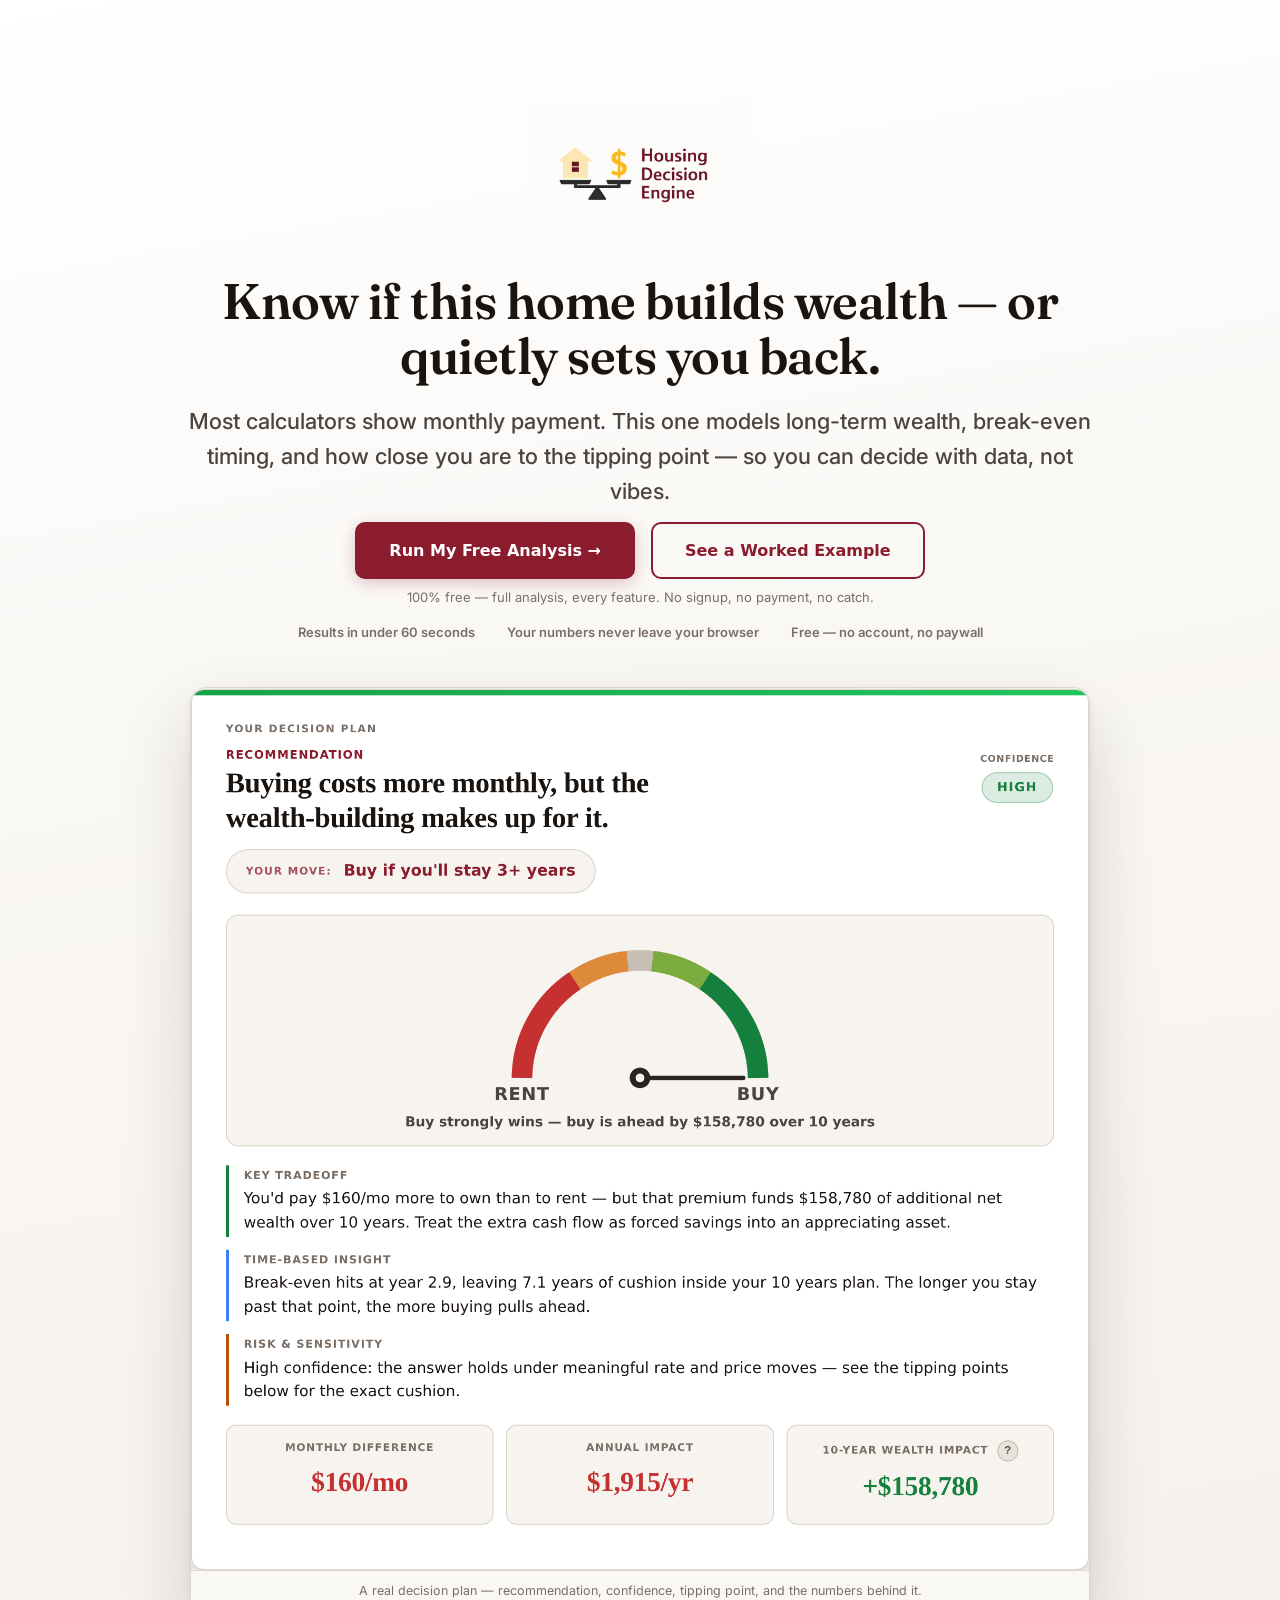
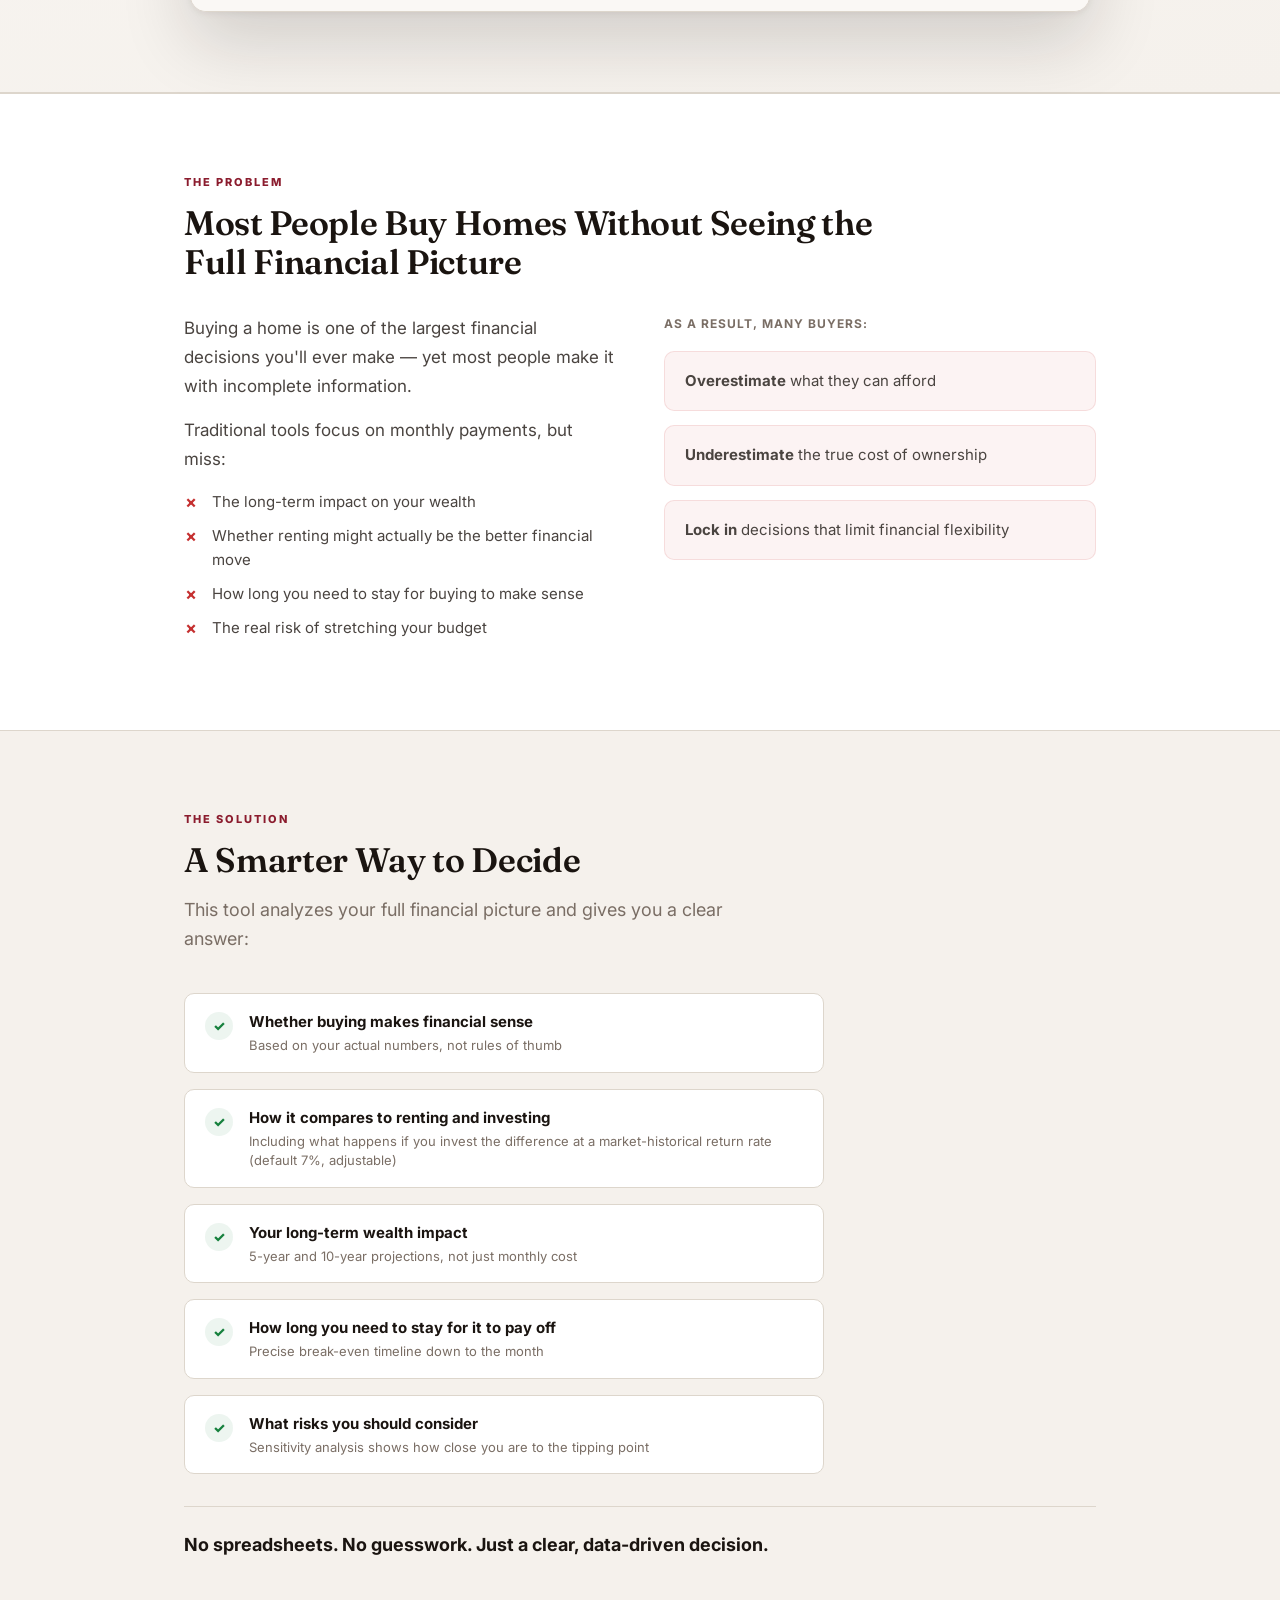
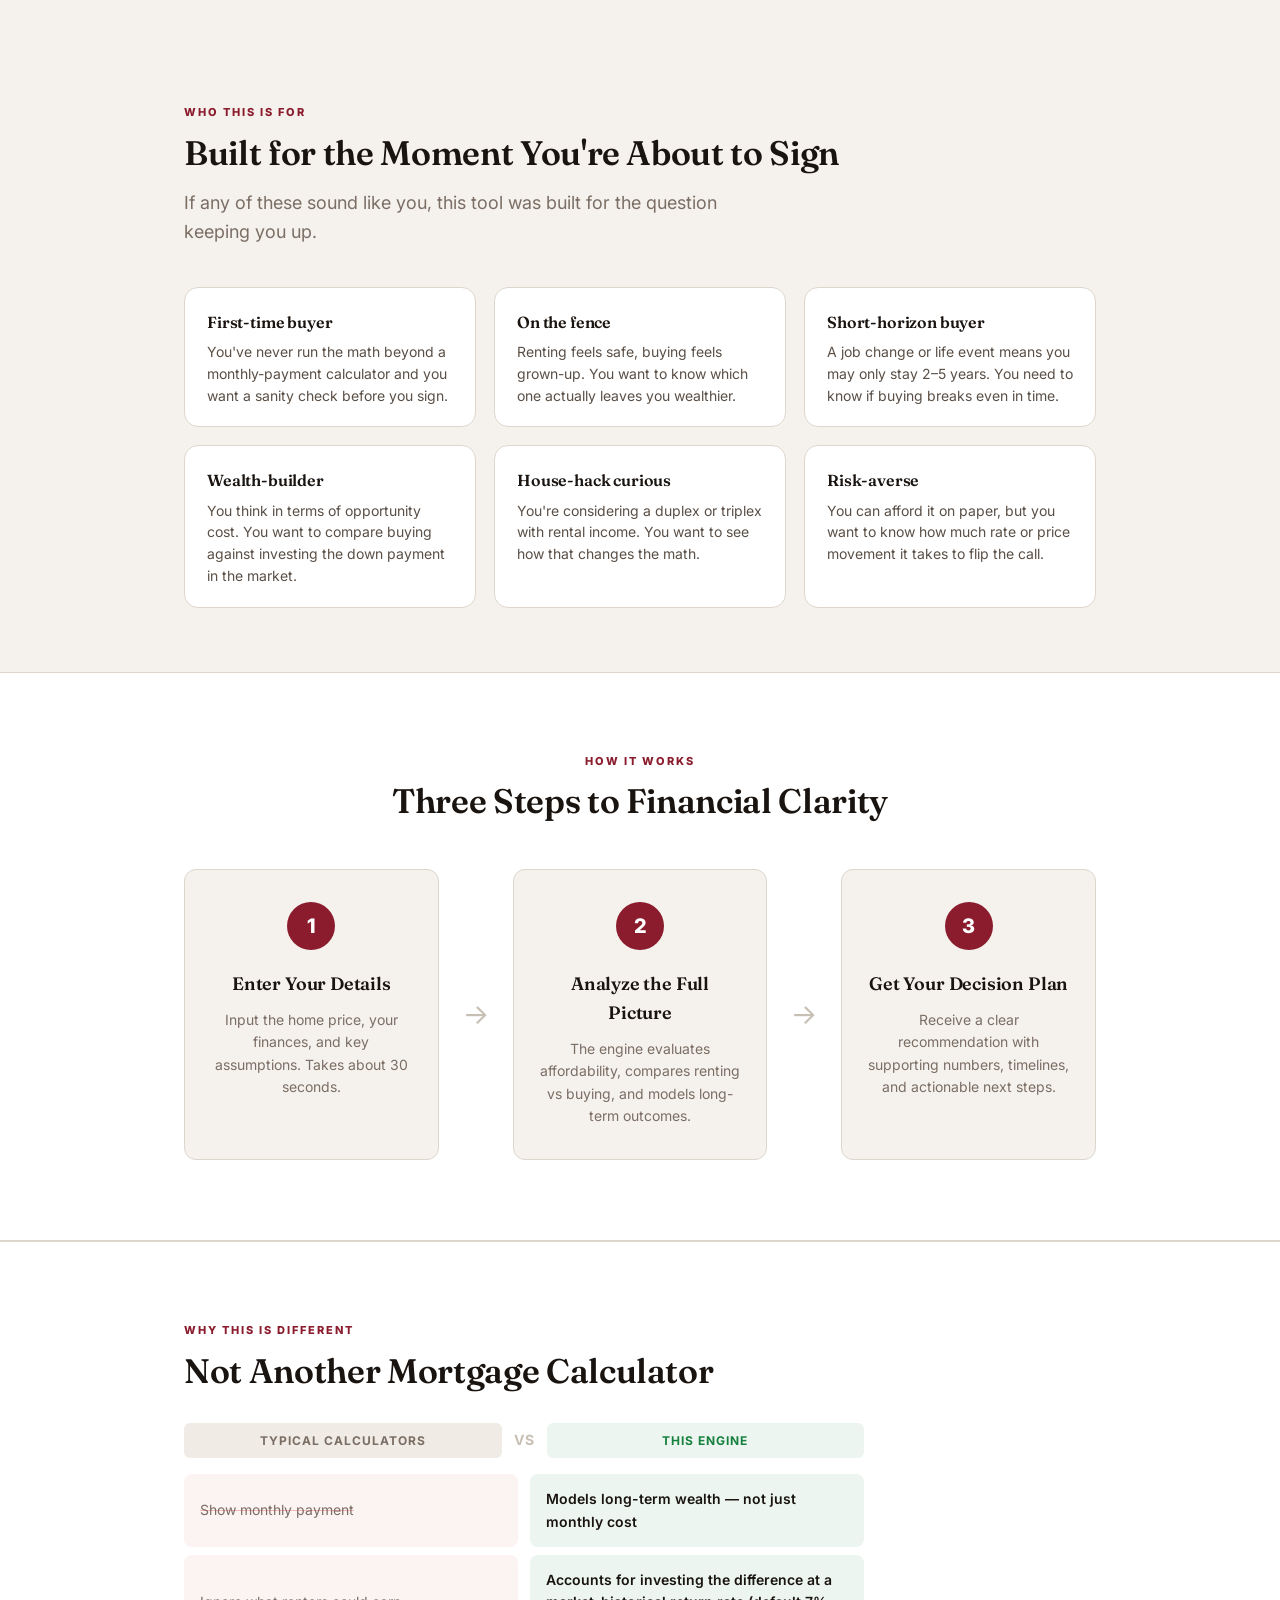
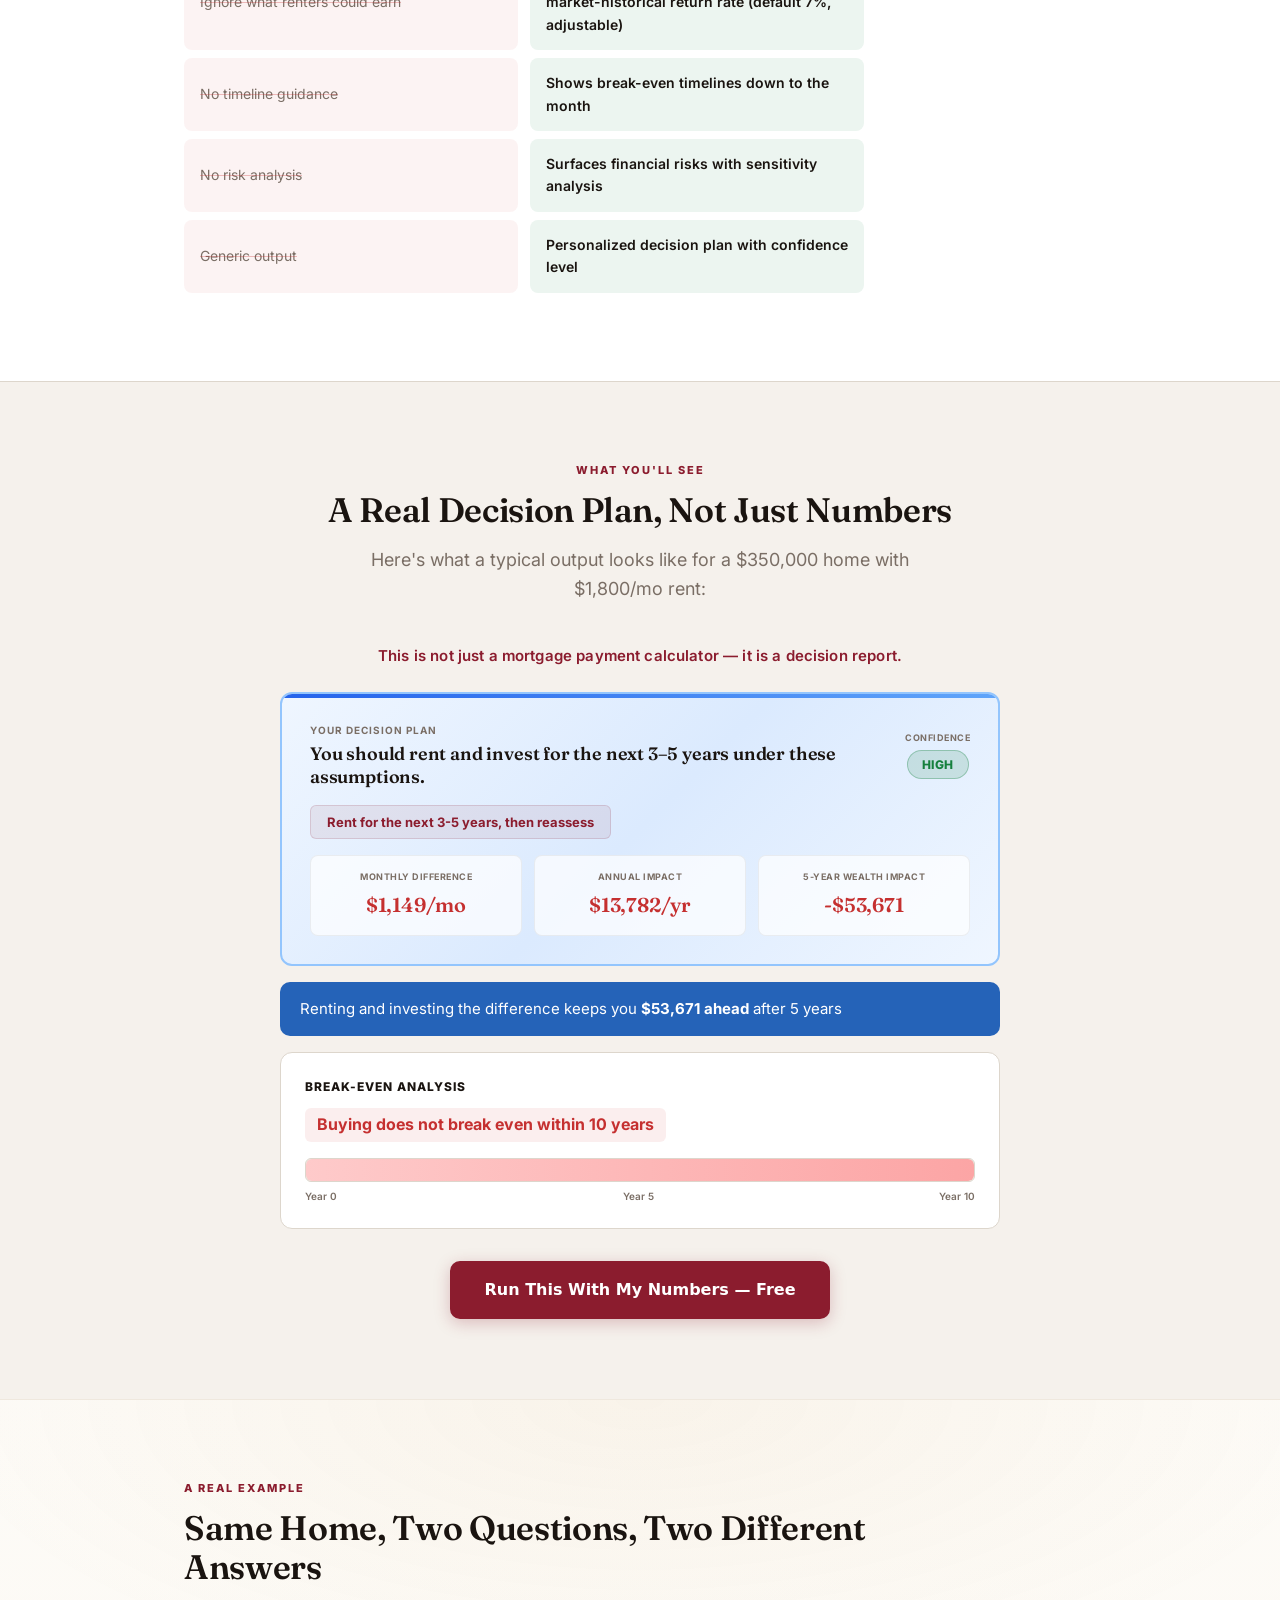
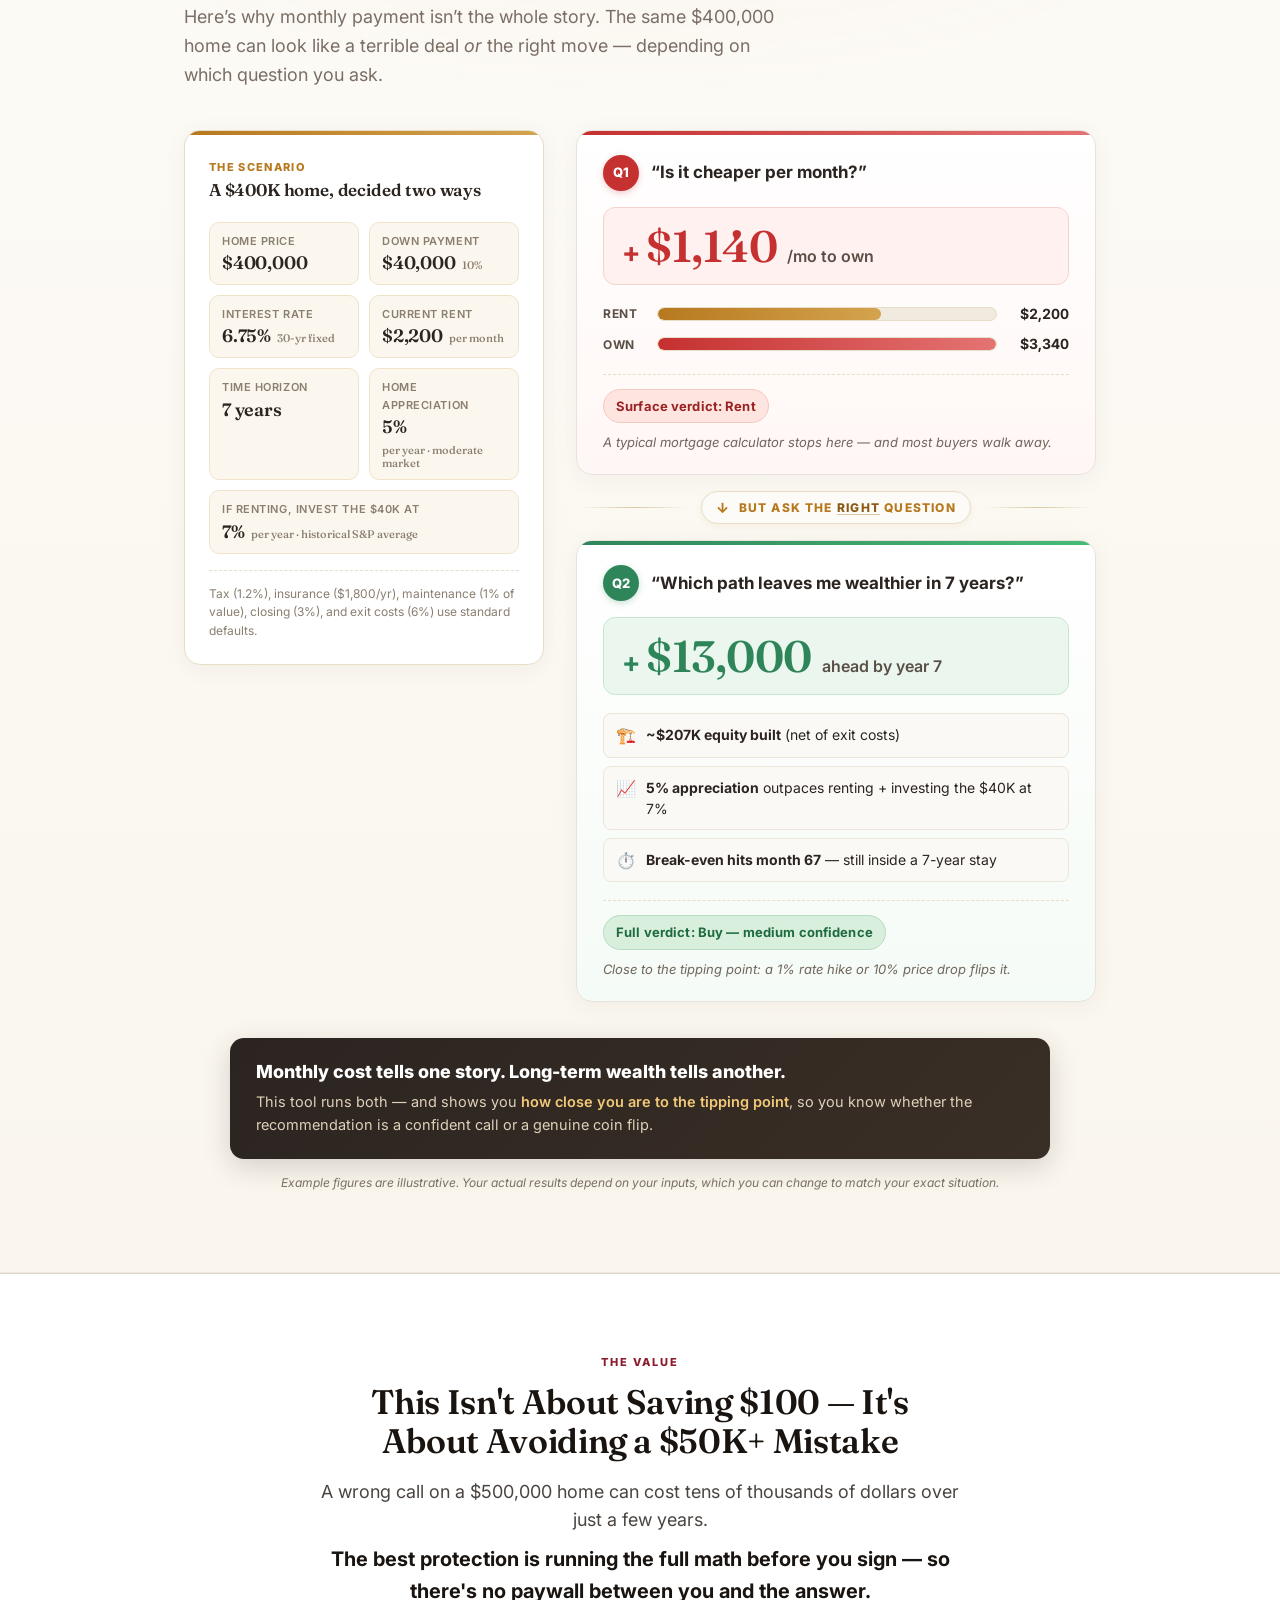
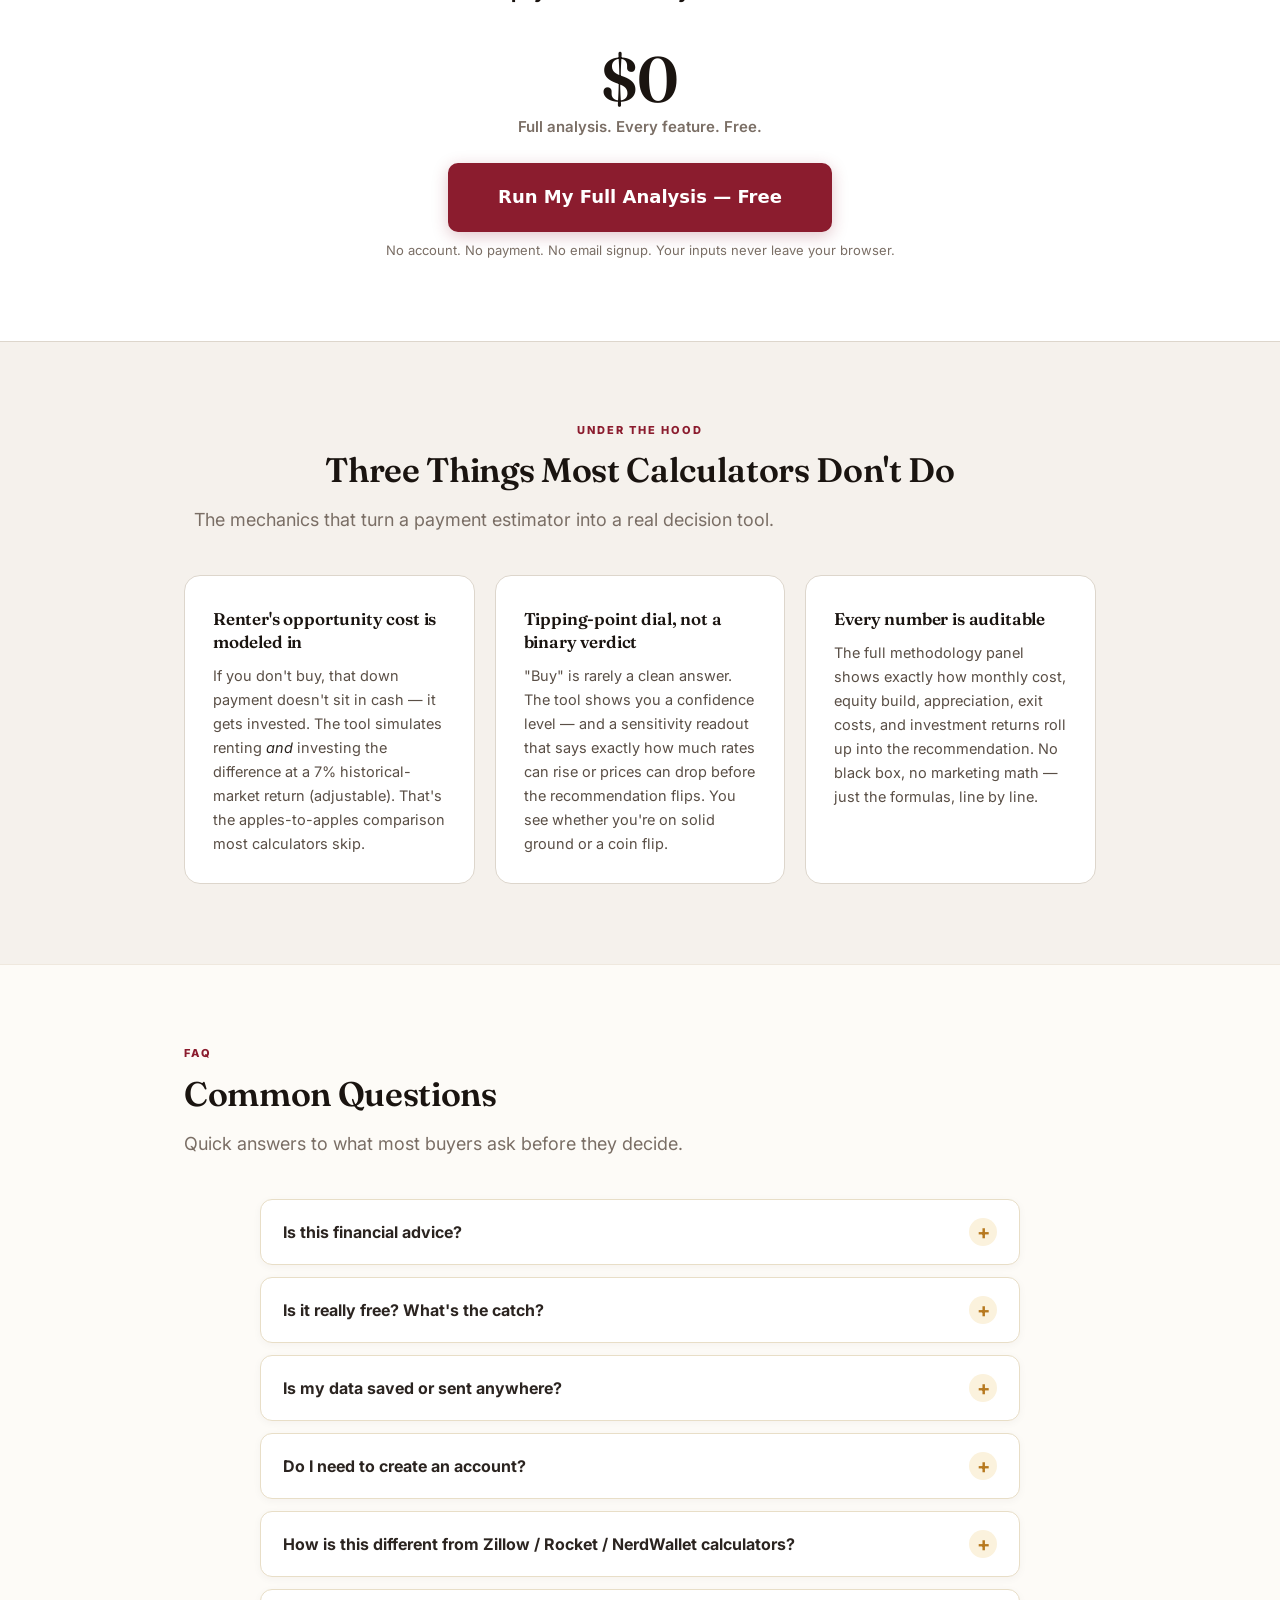
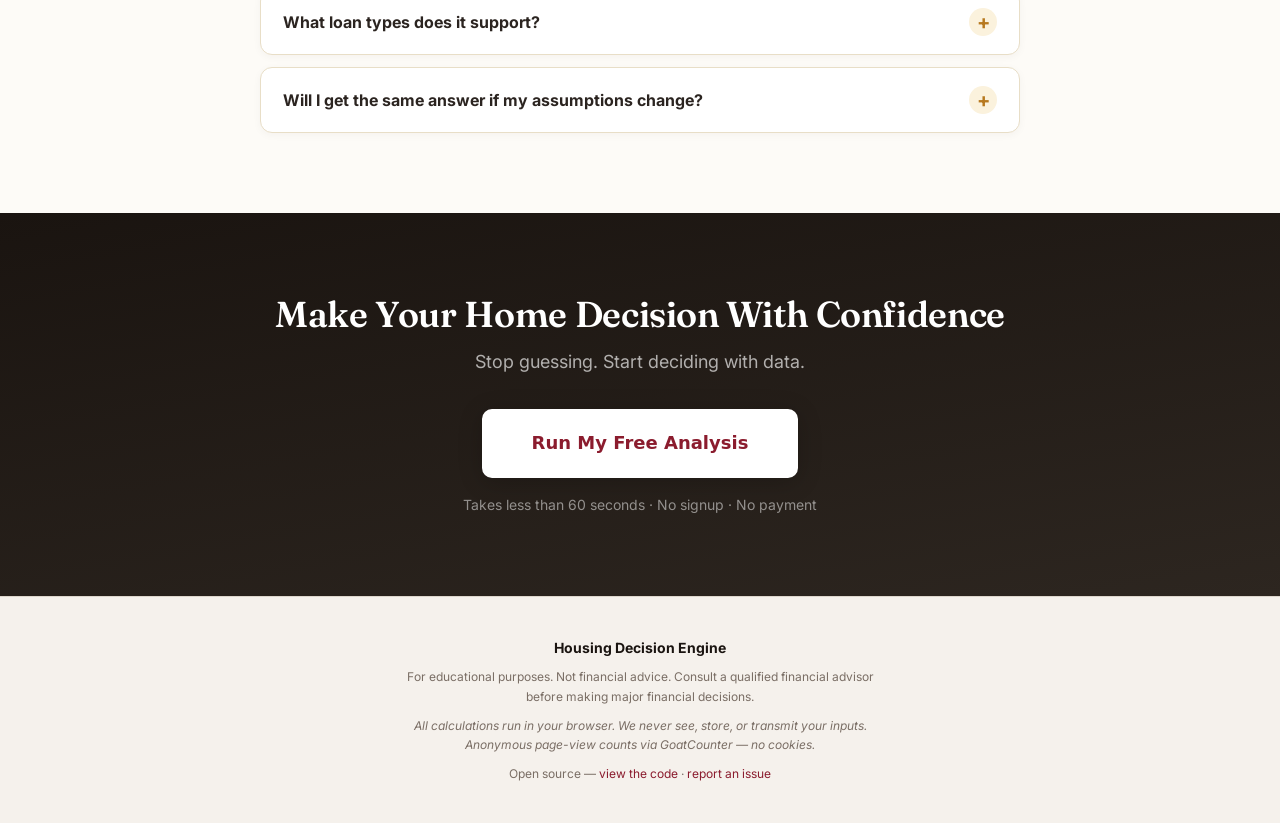
==== commit b0ca5241: "Add files via upload" ====
--- a/index.html
+++ b/index.html
@@ -10,7 +10,7 @@
 <link rel="preconnect" href="https://fonts.googleapis.com">
 <link rel="preconnect" href="https://fonts.gstatic.com" crossorigin>
 <link href="https://fonts.googleapis.com/css2?family=Fraunces:opsz,wght@9..144,500;9..144,600;9..144,700&family=Inter:wght@400;500;600;700;800&display=swap" rel="stylesheet">
-<link rel="stylesheet" href="style.css?v=8">
+<link rel="stylesheet" href="style.css?v=9">
 </head>
 <body>
 
--- a/style.css
+++ b/style.css
@@ -1461,7 +1461,7 @@
 }
 .hero-headline { font-size: 50px; line-height: 1.1; }
 .section-title { font-size: 34px; line-height: 1.15; }
-.hero-logo { height: 96px; }
+.hero-logo { height: 150px; width: auto; max-width: none; }
 .audience-persona-icon, .feature-icon-large, .worked-scenario-icon, .demo-plan-icon, .demo-callout-icon, .worked-insight-icon, .consequence-icon, .proof-icon { display: none; }
 .hero-proof-item { gap: 0; }
 .hero-shot {
